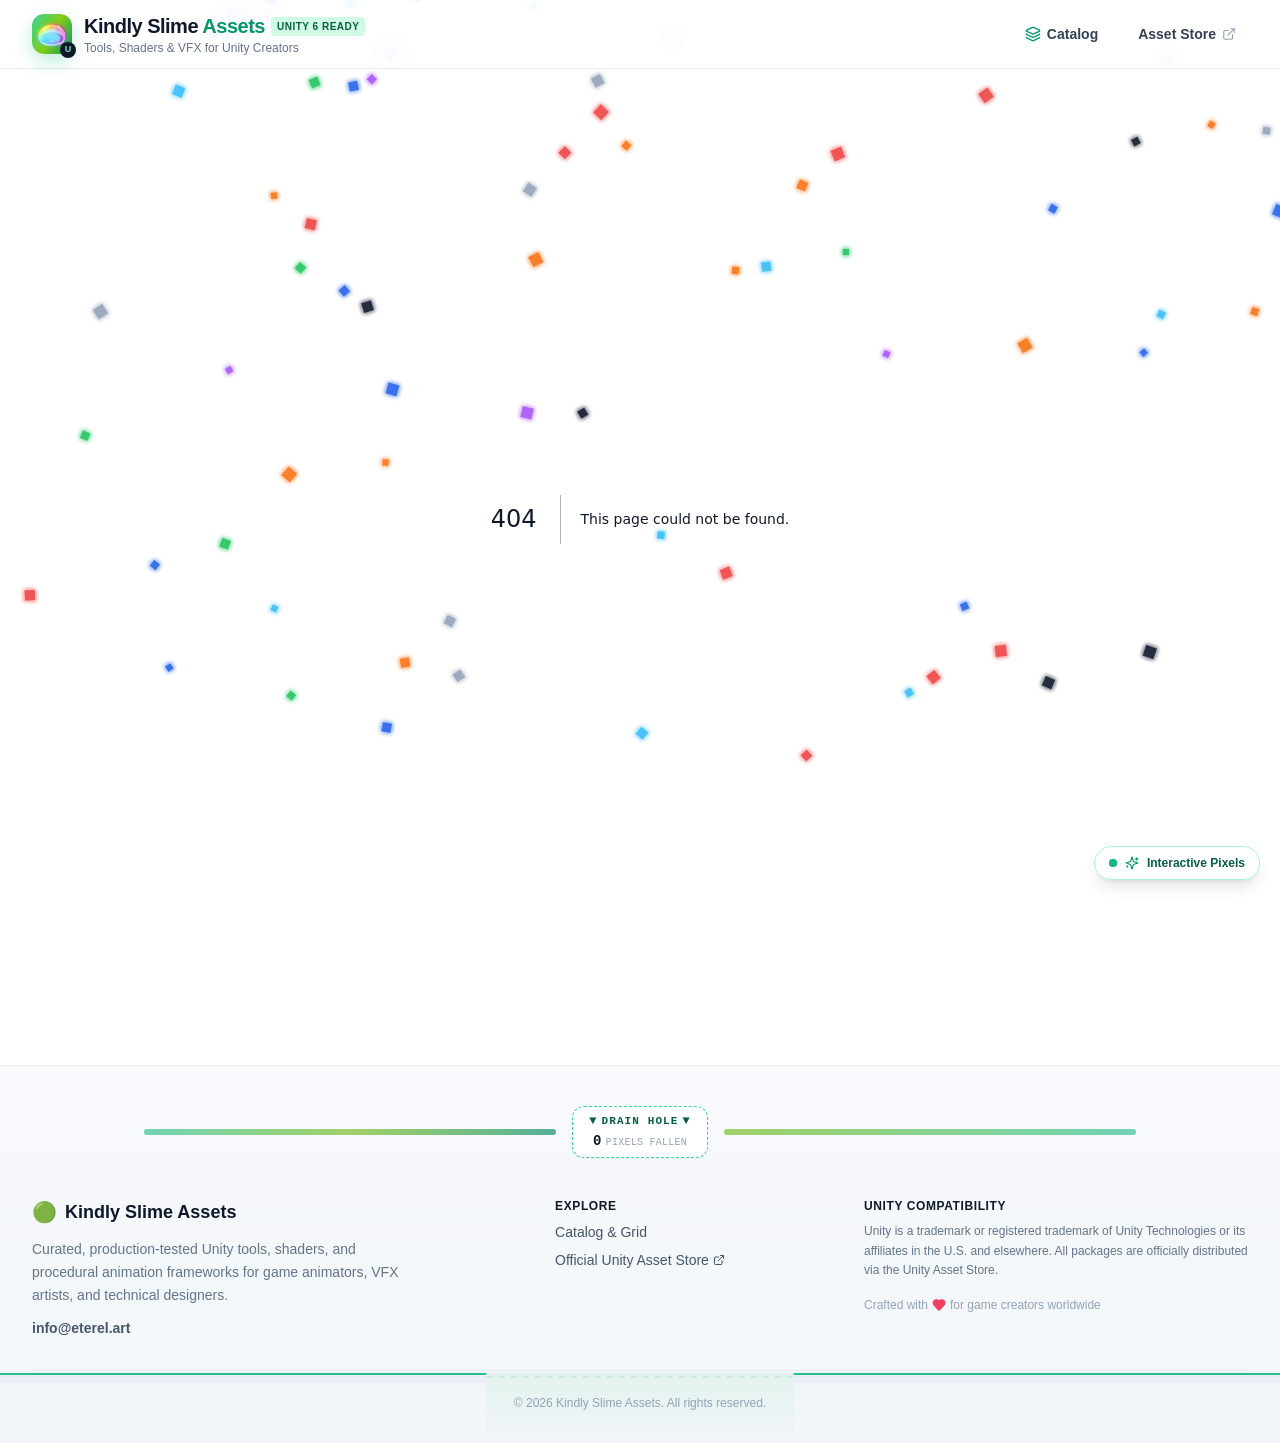
==== 404/index.html @ 16c3b929 "TMP tool" ====
<!DOCTYPE html><!--pNWhMmmrW41YCIJuUb__Z--><html lang="en" data-theme="slime"><head><meta charSet="utf-8"/><meta name="viewport" content="width=device-width, initial-scale=1"/><link rel="preload" as="image" href="/uploads/favicon-1792960924806.png"/><link rel="stylesheet" href="/_next/static/css/ccb2f82086b17821.css" data-precedence="next"/><link rel="preload" as="script" fetchPriority="low" href="/_next/static/chunks/webpack-4772d34723bd25e0.js"/><script src="/_next/static/chunks/4bd1b696-c023c6e3521b1417.js" async=""></script><script src="/_next/static/chunks/255-a85cef9cc3a04b12.js" async=""></script><script src="/_next/static/chunks/main-app-7085bcf40c44cc89.js" async=""></script><script src="/_next/static/chunks/467-fa972514f9c76bc9.js" async=""></script><script src="/_next/static/chunks/app/layout-8eebef2918df554c.js" async=""></script><meta name="robots" content="noindex"/><title>404: This page could not be found.</title><title>Kindly Slime Assets - Unity Asset Store Catalog &amp; VFX Tools</title><meta name="description" content="Curated collection of game development tools, procedural animation systems, elemental VFX shaders, and retro screen filters for Unity creators."/><link rel="canonical" href="https://ks-assets.eterel.art/"/><meta property="og:title" content="Kindly Slime Assets - Unity Asset Store Catalog &amp; VFX Tools"/><meta property="og:description" content="Curated collection of game development tools, procedural animation systems, elemental VFX shaders, and retro screen filters for Unity creators."/><meta property="og:url" content="https://ks-assets.eterel.art/"/><meta property="og:site_name" content="Kindly Slime Assets"/><meta property="og:type" content="website"/><meta name="twitter:card" content="summary"/><meta name="twitter:title" content="Kindly Slime Assets - Unity Asset Store Catalog &amp; VFX Tools"/><meta name="twitter:description" content="Curated collection of game development tools, procedural animation systems, elemental VFX shaders, and retro screen filters for Unity creators."/><link rel="shortcut icon" href="/favicon.ico"/><link rel="icon" href="/uploads/favicon-1792960924806.png"/><link rel="icon" href="/favicon.ico" type="image/x-icon" sizes="64x64"/><link rel="apple-touch-icon" href="/uploads/favicon-1792960924806.png"/><script src="/_next/static/chunks/polyfills-42372ed130431b0a.js" noModule=""></script></head><body class="relative min-h-screen text-slate-900 antialiased flex flex-col justify-between"><div hidden=""><!--$--><!--/$--></div><canvas class="pointer-events-none absolute left-0 top-0 z-10 block w-full opacity-90"></canvas><div class="fixed bottom-5 right-5 z-40"><button class="accent-border hover-accent-border hover-accent-bg-pale accent-text-strong group flex items-center gap-2 rounded-full border bg-white/95 px-3.5 py-2 text-xs font-semibold shadow-lg backdrop-blur-md hover:shadow-xl transition-all" title="Open Interactive Pixel Physics Settings"><span class="relative flex h-2 w-2"><span class="accent-bg absolute inline-flex h-full w-full animate-ping rounded-full opacity-75"></span><span class="accent-bg relative inline-flex h-2 w-2 rounded-full"></span></span><svg xmlns="http://www.w3.org/2000/svg" width="24" height="24" viewBox="0 0 24 24" fill="none" stroke="currentColor" stroke-width="2" stroke-linecap="round" stroke-linejoin="round" class="lucide lucide-sparkles accent-text h-3.5 w-3.5 transition-transform group-hover:rotate-12"><path d="M9.937 15.5A2 2 0 0 0 8.5 14.063l-6.135-1.582a.5.5 0 0 1 0-.962L8.5 9.936A2 2 0 0 0 9.937 8.5l1.582-6.135a.5.5 0 0 1 .963 0L14.063 8.5A2 2 0 0 0 15.5 9.937l6.135 1.581a.5.5 0 0 1 0 .964L15.5 14.063a2 2 0 0 0-1.437 1.437l-1.582 6.135a.5.5 0 0 1-.963 0z"></path><path d="M20 3v4"></path><path d="M22 5h-4"></path><path d="M4 17v2"></path><path d="M5 18H3"></path></svg><span>Interactive Pixels</span></button></div><header class="sticky top-0 z-30 w-full border-b border-slate-200/80 bg-white/85 backdrop-blur-md transition-all"><div class="mx-auto flex max-w-7xl items-center justify-between px-4 py-3 sm:px-6 lg:px-8"><a class="group flex items-center gap-3" href="/"><div class="accent-gradient-bg accent-shadow relative flex h-10 w-10 items-center justify-center rounded-xl shadow-md transition-transform duration-200 group-hover:scale-105"><img src="/uploads/favicon-1792960924806.png" alt="Kindly Slime Assets" class="h-8 w-8 select-none object-contain" width="32" height="32"/><div class="accent-text-soft absolute -bottom-1 -right-1 flex h-4 w-4 items-center justify-center rounded-full bg-slate-900 text-[9px] font-black">U</div></div><div class="flex flex-col"><div class="flex items-center gap-1.5"><span class="font-extrabold tracking-tight text-slate-900 text-lg sm:text-xl">Kindly Slime<!-- --> <span class="accent-text">Assets</span></span><span class="accent-surface accent-text-strong hidden rounded px-1.5 py-0.5 text-[10px] font-bold uppercase tracking-wider sm:inline-block">Unity 6 Ready</span></div><p class="text-xs text-slate-500 font-medium">Tools, Shaders &amp; VFX for Unity Creators</p></div></a><div class="flex items-center gap-2 sm:gap-4"><a class="flex items-center gap-1.5 rounded-lg px-3 py-1.5 text-sm font-semibold text-slate-700 hover:bg-slate-100 hover:text-slate-900 transition-colors" href="/"><svg xmlns="http://www.w3.org/2000/svg" width="24" height="24" viewBox="0 0 24 24" fill="none" stroke="currentColor" stroke-width="2" stroke-linecap="round" stroke-linejoin="round" class="lucide lucide-layers accent-text h-4 w-4"><path d="M12.83 2.18a2 2 0 0 0-1.66 0L2.6 6.08a1 1 0 0 0 0 1.83l8.58 3.91a2 2 0 0 0 1.66 0l8.58-3.9a1 1 0 0 0 0-1.83z"></path><path d="M2 12a1 1 0 0 0 .58.91l8.6 3.91a2 2 0 0 0 1.65 0l8.58-3.9A1 1 0 0 0 22 12"></path><path d="M2 17a1 1 0 0 0 .58.91l8.6 3.91a2 2 0 0 0 1.65 0l8.58-3.9A1 1 0 0 0 22 17"></path></svg><span class="hidden sm:inline">Catalog</span></a><a href="https://assetstore.unity.com" target="_blank" rel="noopener noreferrer" class="flex items-center gap-1.5 rounded-lg px-3 py-1.5 text-sm font-semibold text-slate-700 hover:bg-slate-100 hover:text-slate-900 transition-colors"><span class="hidden sm:inline">Asset Store</span><svg xmlns="http://www.w3.org/2000/svg" width="24" height="24" viewBox="0 0 24 24" fill="none" stroke="currentColor" stroke-width="2" stroke-linecap="round" stroke-linejoin="round" class="lucide lucide-external-link h-3.5 w-3.5 text-slate-400"><path d="M15 3h6v6"></path><path d="M10 14 21 3"></path><path d="M18 13v6a2 2 0 0 1-2 2H5a2 2 0 0 1-2-2V8a2 2 0 0 1 2-2h6"></path></svg></a></div></div></header><main class="relative z-20 flex-1"><div style="font-family:system-ui,&quot;Segoe UI&quot;,Roboto,Helvetica,Arial,sans-serif,&quot;Apple Color Emoji&quot;,&quot;Segoe UI Emoji&quot;;height:100vh;text-align:center;display:flex;flex-direction:column;align-items:center;justify-content:center"><div><style>body{color:#000;background:#fff;margin:0}.next-error-h1{border-right:1px solid rgba(0,0,0,.3)}@media (prefers-color-scheme:dark){body{color:#fff;background:#000}.next-error-h1{border-right:1px solid rgba(255,255,255,.3)}}</style><h1 class="next-error-h1" style="display:inline-block;margin:0 20px 0 0;padding:0 23px 0 0;font-size:24px;font-weight:500;vertical-align:top;line-height:49px">404</h1><div style="display:inline-block"><h2 style="font-size:14px;font-weight:400;line-height:49px;margin:0">This page could not be found.</h2></div></div></div><!--$--><!--/$--></main><footer class="relative mt-24 w-full overflow-hidden border-t border-slate-200/90 bg-gradient-to-b from-slate-50 to-slate-100 pt-10 pb-8 text-slate-600"><div class="relative mx-auto mb-10 max-w-5xl px-4"><div class="flex items-center justify-between gap-4 text-xs font-mono text-slate-400"><div class="h-1.5 flex-1 rounded-full bg-slate-300 relative overflow-hidden"><div class="accent-gradient-bg absolute inset-0 opacity-60"></div></div><div class="accent-border-strong flex flex-col items-center px-4 py-1.5 rounded-xl border border-dashed bg-white shadow-sm text-center"><span class="accent-text-strong text-[11px] font-bold uppercase tracking-widest flex items-center gap-1"><span class="inline-block animate-bounce text-xs">▼</span>DRAIN HOLE<span class="inline-block animate-bounce text-xs">▼</span></span><span class="mt-0.5 flex items-baseline gap-1 text-[10px] uppercase tracking-wide text-slate-400"><strong class="text-sm font-black tabular-nums text-slate-900">0</strong>pixels fallen</span></div><div class="h-1.5 flex-1 rounded-full bg-slate-300 relative overflow-hidden"><div class="accent-gradient-bg-reverse absolute inset-0 opacity-60"></div></div></div></div><div class="mx-auto max-w-7xl px-4 sm:px-6 lg:px-8"><div class="grid grid-cols-1 gap-8 md:grid-cols-3"><div class="flex flex-col gap-3"><div class="flex items-center gap-2 font-extrabold text-slate-900 text-lg"><span class="text-xl">🟢</span><span>Kindly Slime Assets</span></div><p class="text-sm text-slate-500 leading-relaxed">Curated, production-tested Unity tools, shaders, and procedural animation frameworks for game animators, VFX artists, and technical designers.</p><a href="mailto:info@eterel.art" class="hover-accent-text w-fit text-sm font-semibold text-slate-600 transition-colors">info@eterel.art</a></div><div class="flex flex-col gap-2 md:items-center"><div class="flex flex-col gap-2"><h4 class="text-xs font-bold uppercase tracking-wider text-slate-900">Explore</h4><a class="hover-accent-text text-sm transition-colors" href="/">Catalog &amp; Grid</a><a href="https://assetstore.unity.com" target="_blank" rel="noopener noreferrer" class="hover-accent-text inline-flex items-center gap-1 text-sm transition-colors">Official Unity Asset Store <svg xmlns="http://www.w3.org/2000/svg" width="24" height="24" viewBox="0 0 24 24" fill="none" stroke="currentColor" stroke-width="2" stroke-linecap="round" stroke-linejoin="round" class="lucide lucide-external-link h-3 w-3"><path d="M15 3h6v6"></path><path d="M10 14 21 3"></path><path d="M18 13v6a2 2 0 0 1-2 2H5a2 2 0 0 1-2-2V8a2 2 0 0 1 2-2h6"></path></svg></a></div></div><div class="flex flex-col gap-2"><h4 class="text-xs font-bold uppercase tracking-wider text-slate-900">Unity Compatibility</h4><p class="text-xs text-slate-500 leading-relaxed">Unity is a trademark or registered trademark of Unity Technologies or its affiliates in the U.S. and elsewhere. All packages are officially distributed via the Unity Asset Store.</p><div class="mt-2 flex items-center gap-1 text-xs text-slate-400"><span>Crafted with</span><svg xmlns="http://www.w3.org/2000/svg" width="24" height="24" viewBox="0 0 24 24" fill="none" stroke="currentColor" stroke-width="2" stroke-linecap="round" stroke-linejoin="round" class="lucide lucide-heart h-3.5 w-3.5 text-rose-500 fill-rose-500"><path d="M19 14c1.49-1.46 3-3.21 3-5.5A5.5 5.5 0 0 0 16.5 3c-1.76 0-3 .5-4.5 2-1.5-1.5-2.74-2-4.5-2A5.5 5.5 0 0 0 2 8.5c0 2.3 1.5 4.05 3 5.5l7 7Z"></path></svg><span>for game creators worldwide</span></div></div></div><div class="mt-8 border-t border-slate-200/60 pt-6 text-center text-xs text-slate-400">© <!-- -->2026<!-- --> <!-- -->Kindly Slime Assets. All rights reserved.</div></div></footer><script src="/_next/static/chunks/webpack-4772d34723bd25e0.js" id="_R_" async=""></script><script>(self.__next_f=self.__next_f||[]).push([0])</script><script>self.__next_f.push([1,"1:\"$Sreact.fragment\"\n2:I[3754,[\"467\",\"static/chunks/467-fa972514f9c76bc9.js\",\"177\",\"static/chunks/app/layout-8eebef2918df554c.js\"],\"default\"]\n3:I[63,[\"467\",\"static/chunks/467-fa972514f9c76bc9.js\",\"177\",\"static/chunks/app/layout-8eebef2918df554c.js\"],\"default\"]\n4:I[9766,[],\"\"]\n5:I[8924,[],\"\"]\n6:I[1544,[\"467\",\"static/chunks/467-fa972514f9c76bc9.js\",\"177\",\"static/chunks/app/layout-8eebef2918df554c.js\"],\"default\"]\n7:I[4431,[],\"OutletBoundary\"]\n9:I[5278,[],\"AsyncMetadataOutlet\"]\nb:I[4431,[],\"ViewportBoundary\"]\nd:I[4431,[],\"MetadataBoundary\"]\ne:\"$Sreact.suspense\"\n10:I[7150,[],\"\"]\n:HL[\"/_next/static/css/ccb2f82086b17821.css\",\"style\"]\n"])</script><script>self.__next_f.push([1,"0:{\"P\":null,\"b\":\"pNWhMmmrW41YCIJuUb--Z\",\"p\":\"\",\"c\":[\"\",\"_not-found\",\"\"],\"i\":false,\"f\":[[[\"\",{\"children\":[\"/_not-found\",{\"children\":[\"__PAGE__\",{}]}]},\"$undefined\",\"$undefined\",true],[\"\",[\"$\",\"$1\",\"c\",{\"children\":[[[\"$\",\"link\",\"0\",{\"rel\":\"stylesheet\",\"href\":\"/_next/static/css/ccb2f82086b17821.css\",\"precedence\":\"next\",\"crossOrigin\":\"$undefined\",\"nonce\":\"$undefined\"}]],[\"$\",\"html\",null,{\"lang\":\"en\",\"data-theme\":\"slime\",\"children\":[\"$\",\"body\",null,{\"className\":\"relative min-h-screen text-slate-900 antialiased flex flex-col justify-between\",\"children\":[[\"$\",\"$L2\",null,{}],[\"$\",\"$L3\",null,{}],[\"$\",\"main\",null,{\"className\":\"relative z-20 flex-1\",\"children\":[\"$\",\"$L4\",null,{\"parallelRouterKey\":\"children\",\"error\":\"$undefined\",\"errorStyles\":\"$undefined\",\"errorScripts\":\"$undefined\",\"template\":[\"$\",\"$L5\",null,{}],\"templateStyles\":\"$undefined\",\"templateScripts\":\"$undefined\",\"notFound\":\"$undefined\",\"forbidden\":\"$undefined\",\"unauthorized\":\"$undefined\"}]}],[\"$\",\"$L6\",null,{}]]}]}]]}],{\"children\":[\"/_not-found\",[\"$\",\"$1\",\"c\",{\"children\":[null,[\"$\",\"$L4\",null,{\"parallelRouterKey\":\"children\",\"error\":\"$undefined\",\"errorStyles\":\"$undefined\",\"errorScripts\":\"$undefined\",\"template\":[\"$\",\"$L5\",null,{}],\"templateStyles\":\"$undefined\",\"templateScripts\":\"$undefined\",\"notFound\":\"$undefined\",\"forbidden\":\"$undefined\",\"unauthorized\":\"$undefined\"}]]}],{\"children\":[\"__PAGE__\",[\"$\",\"$1\",\"c\",{\"children\":[[[\"$\",\"title\",null,{\"children\":\"404: This page could not be found.\"}],[\"$\",\"div\",null,{\"style\":{\"fontFamily\":\"system-ui,\\\"Segoe UI\\\",Roboto,Helvetica,Arial,sans-serif,\\\"Apple Color Emoji\\\",\\\"Segoe UI Emoji\\\"\",\"height\":\"100vh\",\"textAlign\":\"center\",\"display\":\"flex\",\"flexDirection\":\"column\",\"alignItems\":\"center\",\"justifyContent\":\"center\"},\"children\":[\"$\",\"div\",null,{\"children\":[[\"$\",\"style\",null,{\"dangerouslySetInnerHTML\":{\"__html\":\"body{color:#000;background:#fff;margin:0}.next-error-h1{border-right:1px solid rgba(0,0,0,.3)}@media (prefers-color-scheme:dark){body{color:#fff;background:#000}.next-error-h1{border-right:1px solid rgba(255,255,255,.3)}}\"}}],[\"$\",\"h1\",null,{\"className\":\"next-error-h1\",\"style\":{\"display\":\"inline-block\",\"margin\":\"0 20px 0 0\",\"padding\":\"0 23px 0 0\",\"fontSize\":24,\"fontWeight\":500,\"verticalAlign\":\"top\",\"lineHeight\":\"49px\"},\"children\":404}],[\"$\",\"div\",null,{\"style\":{\"display\":\"inline-block\"},\"children\":[\"$\",\"h2\",null,{\"style\":{\"fontSize\":14,\"fontWeight\":400,\"lineHeight\":\"49px\",\"margin\":0},\"children\":\"This page could not be found.\"}]}]]}]}]],null,[\"$\",\"$L7\",null,{\"children\":[\"$L8\",[\"$\",\"$L9\",null,{\"promise\":\"$@a\"}]]}]]}],{},null,false]},null,false]},null,false],[\"$\",\"$1\",\"h\",{\"children\":[[\"$\",\"meta\",null,{\"name\":\"robots\",\"content\":\"noindex\"}],[[\"$\",\"$Lb\",null,{\"children\":\"$Lc\"}],null],[\"$\",\"$Ld\",null,{\"children\":[\"$\",\"div\",null,{\"hidden\":true,\"children\":[\"$\",\"$e\",null,{\"fallback\":null,\"children\":\"$Lf\"}]}]}]]}],false]],\"m\":\"$undefined\",\"G\":[\"$10\",[]],\"s\":false,\"S\":true}\n"])</script><script>self.__next_f.push([1,"c:[[\"$\",\"meta\",\"0\",{\"charSet\":\"utf-8\"}],[\"$\",\"meta\",\"1\",{\"name\":\"viewport\",\"content\":\"width=device-width, initial-scale=1\"}]]\n8:null\n"])</script><script>self.__next_f.push([1,"11:I[622,[],\"IconMark\"]\n"])</script><script>self.__next_f.push([1,"a:{\"metadata\":[[\"$\",\"title\",\"0\",{\"children\":\"Kindly Slime Assets - Unity Asset Store Catalog \u0026 VFX Tools\"}],[\"$\",\"meta\",\"1\",{\"name\":\"description\",\"content\":\"Curated collection of game development tools, procedural animation systems, elemental VFX shaders, and retro screen filters for Unity creators.\"}],[\"$\",\"link\",\"2\",{\"rel\":\"canonical\",\"href\":\"https://ks-assets.eterel.art/\"}],[\"$\",\"meta\",\"3\",{\"property\":\"og:title\",\"content\":\"Kindly Slime Assets - Unity Asset Store Catalog \u0026 VFX Tools\"}],[\"$\",\"meta\",\"4\",{\"property\":\"og:description\",\"content\":\"Curated collection of game development tools, procedural animation systems, elemental VFX shaders, and retro screen filters for Unity creators.\"}],[\"$\",\"meta\",\"5\",{\"property\":\"og:url\",\"content\":\"https://ks-assets.eterel.art/\"}],[\"$\",\"meta\",\"6\",{\"property\":\"og:site_name\",\"content\":\"Kindly Slime Assets\"}],[\"$\",\"meta\",\"7\",{\"property\":\"og:type\",\"content\":\"website\"}],[\"$\",\"meta\",\"8\",{\"name\":\"twitter:card\",\"content\":\"summary\"}],[\"$\",\"meta\",\"9\",{\"name\":\"twitter:title\",\"content\":\"Kindly Slime Assets - Unity Asset Store Catalog \u0026 VFX Tools\"}],[\"$\",\"meta\",\"10\",{\"name\":\"twitter:description\",\"content\":\"Curated collection of game development tools, procedural animation systems, elemental VFX shaders, and retro screen filters for Unity creators.\"}],[\"$\",\"link\",\"11\",{\"rel\":\"shortcut icon\",\"href\":\"/favicon.ico\"}],[\"$\",\"link\",\"12\",{\"rel\":\"icon\",\"href\":\"/uploads/favicon-1792960924806.png\"}],[\"$\",\"link\",\"13\",{\"rel\":\"icon\",\"href\":\"/favicon.ico\",\"type\":\"image/x-icon\",\"sizes\":\"64x64\"}],[\"$\",\"link\",\"14\",{\"rel\":\"apple-touch-icon\",\"href\":\"/uploads/favicon-1792960924806.png\"}],[\"$\",\"$L11\",\"15\",{}]],\"error\":null,\"digest\":\"$undefined\"}\n"])</script><script>self.__next_f.push([1,"f:\"$a:metadata\"\n"])</script></body></html>
---- _next/static/css/ccb2f82086b17821.css ----
*,:after,:before{--tw-border-spacing-x:0;--tw-border-spacing-y:0;--tw-translate-x:0;--tw-translate-y:0;--tw-rotate:0;--tw-skew-x:0;--tw-skew-y:0;--tw-scale-x:1;--tw-scale-y:1;--tw-pan-x: ;--tw-pan-y: ;--tw-pinch-zoom: ;--tw-scroll-snap-strictness:proximity;--tw-gradient-from-position: ;--tw-gradient-via-position: ;--tw-gradient-to-position: ;--tw-ordinal: ;--tw-slashed-zero: ;--tw-numeric-figure: ;--tw-numeric-spacing: ;--tw-numeric-fraction: ;--tw-ring-inset: ;--tw-ring-offset-width:0px;--tw-ring-offset-color:#fff;--tw-ring-color:rgb(59 130 246/0.5);--tw-ring-offset-shadow:0 0 #0000;--tw-ring-shadow:0 0 #0000;--tw-shadow:0 0 #0000;--tw-shadow-colored:0 0 #0000;--tw-blur: ;--tw-brightness: ;--tw-contrast: ;--tw-grayscale: ;--tw-hue-rotate: ;--tw-invert: ;--tw-saturate: ;--tw-sepia: ;--tw-drop-shadow: ;--tw-backdrop-blur: ;--tw-backdrop-brightness: ;--tw-backdrop-contrast: ;--tw-backdrop-grayscale: ;--tw-backdrop-hue-rotate: ;--tw-backdrop-invert: ;--tw-backdrop-opacity: ;--tw-backdrop-saturate: ;--tw-backdrop-sepia: ;--tw-contain-size: ;--tw-contain-layout: ;--tw-contain-paint: ;--tw-contain-style: }::backdrop{--tw-border-spacing-x:0;--tw-border-spacing-y:0;--tw-translate-x:0;--tw-translate-y:0;--tw-rotate:0;--tw-skew-x:0;--tw-skew-y:0;--tw-scale-x:1;--tw-scale-y:1;--tw-pan-x: ;--tw-pan-y: ;--tw-pinch-zoom: ;--tw-scroll-snap-strictness:proximity;--tw-gradient-from-position: ;--tw-gradient-via-position: ;--tw-gradient-to-position: ;--tw-ordinal: ;--tw-slashed-zero: ;--tw-numeric-figure: ;--tw-numeric-spacing: ;--tw-numeric-fraction: ;--tw-ring-inset: ;--tw-ring-offset-width:0px;--tw-ring-offset-color:#fff;--tw-ring-color:rgb(59 130 246/0.5);--tw-ring-offset-shadow:0 0 #0000;--tw-ring-shadow:0 0 #0000;--tw-shadow:0 0 #0000;--tw-shadow-colored:0 0 #0000;--tw-blur: ;--tw-brightness: ;--tw-contrast: ;--tw-grayscale: ;--tw-hue-rotate: ;--tw-invert: ;--tw-saturate: ;--tw-sepia: ;--tw-drop-shadow: ;--tw-backdrop-blur: ;--tw-backdrop-brightness: ;--tw-backdrop-contrast: ;--tw-backdrop-grayscale: ;--tw-backdrop-hue-rotate: ;--tw-backdrop-invert: ;--tw-backdrop-opacity: ;--tw-backdrop-saturate: ;--tw-backdrop-sepia: ;--tw-contain-size: ;--tw-contain-layout: ;--tw-contain-paint: ;--tw-contain-style: }/*
! tailwindcss v3.4.19 | MIT License | https://tailwindcss.com
*/*,:after,:before{box-sizing:border-box;border:0 solid #e5e7eb}:after,:before{--tw-content:""}:host,html{line-height:1.5;-webkit-text-size-adjust:100%;-moz-tab-size:4;-o-tab-size:4;tab-size:4;font-family:ui-sans-serif,system-ui,sans-serif,Apple Color Emoji,Segoe UI Emoji,Segoe UI Symbol,Noto Color Emoji;font-feature-settings:normal;font-variation-settings:normal;-webkit-tap-highlight-color:transparent}body{margin:0;line-height:inherit}hr{height:0;color:inherit;border-top-width:1px}abbr:where([title]){-webkit-text-decoration:underline dotted;text-decoration:underline dotted}h1,h2,h3,h4,h5,h6{font-size:inherit;font-weight:inherit}a{color:inherit;text-decoration:inherit}b,strong{font-weight:bolder}code,kbd,pre,samp{font-family:ui-monospace,SFMono-Regular,Menlo,Monaco,Consolas,Liberation Mono,Courier New,monospace;font-feature-settings:normal;font-variation-settings:normal;font-size:1em}small{font-size:80%}sub,sup{font-size:75%;line-height:0;position:relative;vertical-align:baseline}sub{bottom:-.25em}sup{top:-.5em}table{text-indent:0;border-color:inherit;border-collapse:collapse}button,input,optgroup,select,textarea{font-family:inherit;font-feature-settings:inherit;font-variation-settings:inherit;font-size:100%;font-weight:inherit;line-height:inherit;letter-spacing:inherit;color:inherit;margin:0;padding:0}button,select{text-transform:none}button,input:where([type=button]),input:where([type=reset]),input:where([type=submit]){-webkit-appearance:button;background-color:transparent;background-image:none}:-moz-focusring{outline:auto}:-moz-ui-invalid{box-shadow:none}progress{vertical-align:baseline}::-webkit-inner-spin-button,::-webkit-outer-spin-button{height:auto}[type=search]{-webkit-appearance:textfield;outline-offset:-2px}::-webkit-search-decoration{-webkit-appearance:none}::-webkit-file-upload-button{-webkit-appearance:button;font:inherit}summary{display:list-item}blockquote,dd,dl,figure,h1,h2,h3,h4,h5,h6,hr,p,pre{margin:0}fieldset{margin:0}fieldset,legend{padding:0}menu,ol,ul{list-style:none;margin:0;padding:0}dialog{padding:0}textarea{resize:vertical}input::-moz-placeholder,textarea::-moz-placeholder{opacity:1;color:#9ca3af}input::placeholder,textarea::placeholder{opacity:1;color:#9ca3af}[role=button],button{cursor:pointer}:disabled{cursor:default}audio,canvas,embed,iframe,img,object,svg,video{display:block;vertical-align:middle}img,video{max-width:100%;height:auto}[hidden]:where(:not([hidden=until-found])){display:none}.container{width:100%}@media (min-width:640px){.container{max-width:640px}}@media (min-width:768px){.container{max-width:768px}}@media (min-width:1024px){.container{max-width:1024px}}@media (min-width:1280px){.container{max-width:1280px}}@media (min-width:1536px){.container{max-width:1536px}}.pointer-events-none{pointer-events:none}.fixed{position:fixed}.absolute{position:absolute}.relative{position:relative}.sticky{position:sticky}.inset-0{inset:0}.-bottom-1{bottom:-.25rem}.-right-1{right:-.25rem}.-top-12{top:-3rem}.bottom-2\.5{bottom:.625rem}.bottom-3{bottom:.75rem}.bottom-5{bottom:1.25rem}.left-0{left:0}.left-3{left:.75rem}.left-3\.5{left:.875rem}.right-3{right:.75rem}.right-5{right:1.25rem}.top-0{top:0}.top-1\/2{top:50%}.top-3{top:.75rem}.z-10{z-index:10}.z-20{z-index:20}.z-30{z-index:30}.z-40{z-index:40}.mx-2{margin-left:.5rem;margin-right:.5rem}.mx-auto{margin-left:auto;margin-right:auto}.-ml-2{margin-left:-.5rem}.-mr-2{margin-right:-.5rem}.mb-10{margin-bottom:2.5rem}.mb-12{margin-bottom:3rem}.mb-2{margin-bottom:.5rem}.mb-2\.5{margin-bottom:.625rem}.mb-3{margin-bottom:.75rem}.mb-4{margin-bottom:1rem}.mb-6{margin-bottom:1.5rem}.ml-0\.5{margin-left:.125rem}.ml-2{margin-left:.5rem}.mr-1{margin-right:.25rem}.mt-0\.5{margin-top:.125rem}.mt-1{margin-top:.25rem}.mt-2{margin-top:.5rem}.mt-24{margin-top:6rem}.mt-3{margin-top:.75rem}.mt-4{margin-top:1rem}.mt-6{margin-top:1.5rem}.mt-8{margin-top:2rem}.line-clamp-1{-webkit-line-clamp:1}.line-clamp-1,.line-clamp-2{overflow:hidden;display:-webkit-box;-webkit-box-orient:vertical}.line-clamp-2{-webkit-line-clamp:2}.block{display:block}.inline-block{display:inline-block}.flex{display:flex}.inline-flex{display:inline-flex}.grid{display:grid}.hidden{display:none}.aspect-\[16\/9\]{aspect-ratio:16/9}.aspect-\[4\/3\]{aspect-ratio:4/3}.h-1\.5{height:.375rem}.h-10{height:2.5rem}.h-14{height:3.5rem}.h-2{height:.5rem}.h-3{height:.75rem}.h-3\.5{height:.875rem}.h-4{height:1rem}.h-5{height:1.25rem}.h-6{height:1.5rem}.h-64{height:16rem}.h-8{height:2rem}.h-9{height:2.25rem}.h-full{height:100%}.min-h-\[60vh\]{min-height:60vh}.min-h-screen{min-height:100vh}.w-10{width:2.5rem}.w-14{width:3.5rem}.w-2{width:.5rem}.w-28{width:7rem}.w-3{width:.75rem}.w-3\.5{width:.875rem}.w-4{width:1rem}.w-5{width:1.25rem}.w-6{width:1.5rem}.w-8{width:2rem}.w-9{width:2.25rem}.w-96{width:24rem}.w-fit{width:-moz-fit-content;width:fit-content}.w-full{width:100%}.max-w-2xl{max-width:42rem}.max-w-3xl{max-width:48rem}.max-w-5xl{max-width:64rem}.max-w-7xl{max-width:80rem}.max-w-\[80\%\]{max-width:80%}.max-w-md{max-width:28rem}.max-w-none{max-width:none}.max-w-sm{max-width:24rem}.flex-1{flex:1 1 0%}.shrink-0{flex-shrink:0}.-translate-y-1\/2{--tw-translate-y:-50%}.-translate-y-1\/2,.scale-105{transform:translate(var(--tw-translate-x),var(--tw-translate-y)) rotate(var(--tw-rotate)) skewX(var(--tw-skew-x)) skewY(var(--tw-skew-y)) scaleX(var(--tw-scale-x)) scaleY(var(--tw-scale-y))}.scale-105{--tw-scale-x:1.05;--tw-scale-y:1.05}@keyframes bounce{0%,to{transform:translateY(-25%);animation-timing-function:cubic-bezier(.8,0,1,1)}50%{transform:none;animation-timing-function:cubic-bezier(0,0,.2,1)}}.animate-bounce{animation:bounce 1s infinite}@keyframes ping{75%,to{transform:scale(2);opacity:0}}.animate-ping{animation:ping 1s cubic-bezier(0,0,.2,1) infinite}@keyframes pulse{50%{opacity:.5}}.animate-pulse{animation:pulse 2s cubic-bezier(.4,0,.6,1) infinite}.cursor-not-allowed{cursor:not-allowed}.select-none{-webkit-user-select:none;-moz-user-select:none;user-select:none}.resize{resize:both}.grid-cols-1{grid-template-columns:repeat(1,minmax(0,1fr))}.grid-cols-2{grid-template-columns:repeat(2,minmax(0,1fr))}.flex-col{flex-direction:column}.flex-wrap{flex-wrap:wrap}.items-center{align-items:center}.items-baseline{align-items:baseline}.justify-center{justify-content:center}.justify-between{justify-content:space-between}.gap-1{gap:.25rem}.gap-1\.5{gap:.375rem}.gap-2{gap:.5rem}.gap-2\.5{gap:.625rem}.gap-3{gap:.75rem}.gap-4{gap:1rem}.gap-6{gap:1.5rem}.gap-8{gap:2rem}.overflow-hidden{overflow:hidden}.overflow-x-auto{overflow-x:auto}.scroll-smooth{scroll-behavior:smooth}.whitespace-pre-line{white-space:pre-line}.rounded{border-radius:.25rem}.rounded-2xl{border-radius:1rem}.rounded-full{border-radius:9999px}.rounded-lg{border-radius:.5rem}.rounded-md{border-radius:.375rem}.rounded-xl{border-radius:.75rem}.border{border-width:1px}.border-0{border-width:0}.border-2{border-width:2px}.border-b{border-bottom-width:1px}.border-t{border-top-width:1px}.border-dashed{border-style:dashed}.border-amber-200{--tw-border-opacity:1;border-color:rgb(253 230 138/var(--tw-border-opacity,1))}.border-amber-300{--tw-border-opacity:1;border-color:rgb(252 211 77/var(--tw-border-opacity,1))}.border-emerald-200{--tw-border-opacity:1;border-color:rgb(167 243 208/var(--tw-border-opacity,1))}.border-emerald-300{--tw-border-opacity:1;border-color:rgb(110 231 183/var(--tw-border-opacity,1))}.border-indigo-200{--tw-border-opacity:1;border-color:rgb(199 210 254/var(--tw-border-opacity,1))}.border-indigo-300{--tw-border-opacity:1;border-color:rgb(165 180 252/var(--tw-border-opacity,1))}.border-purple-200{--tw-border-opacity:1;border-color:rgb(233 213 255/var(--tw-border-opacity,1))}.border-purple-300{--tw-border-opacity:1;border-color:rgb(216 180 254/var(--tw-border-opacity,1))}.border-rose-200{--tw-border-opacity:1;border-color:rgb(254 205 211/var(--tw-border-opacity,1))}.border-rose-300{--tw-border-opacity:1;border-color:rgb(253 164 175/var(--tw-border-opacity,1))}.border-sky-200{--tw-border-opacity:1;border-color:rgb(186 230 253/var(--tw-border-opacity,1))}.border-sky-300{--tw-border-opacity:1;border-color:rgb(125 211 252/var(--tw-border-opacity,1))}.border-slate-100{--tw-border-opacity:1;border-color:rgb(241 245 249/var(--tw-border-opacity,1))}.border-slate-200{--tw-border-opacity:1;border-color:rgb(226 232 240/var(--tw-border-opacity,1))}.border-slate-200\/60{border-color:rgb(226 232 240/.6)}.border-slate-200\/80{border-color:rgb(226 232 240/.8)}.border-slate-200\/90{border-color:rgb(226 232 240/.9)}.border-slate-300{--tw-border-opacity:1;border-color:rgb(203 213 225/var(--tw-border-opacity,1))}.border-teal-200{--tw-border-opacity:1;border-color:rgb(153 246 228/var(--tw-border-opacity,1))}.border-teal-300{--tw-border-opacity:1;border-color:rgb(94 234 212/var(--tw-border-opacity,1))}.bg-amber-100{--tw-bg-opacity:1;background-color:rgb(254 243 199/var(--tw-bg-opacity,1))}.bg-black\/40{background-color:rgb(0 0 0/.4)}.bg-black\/60{background-color:rgb(0 0 0/.6)}.bg-black\/80{background-color:rgb(0 0 0/.8)}.bg-emerald-100{--tw-bg-opacity:1;background-color:rgb(209 250 229/var(--tw-bg-opacity,1))}.bg-indigo-100{--tw-bg-opacity:1;background-color:rgb(224 231 255/var(--tw-bg-opacity,1))}.bg-indigo-50{--tw-bg-opacity:1;background-color:rgb(238 242 255/var(--tw-bg-opacity,1))}.bg-purple-100{--tw-bg-opacity:1;background-color:rgb(243 232 255/var(--tw-bg-opacity,1))}.bg-red-600{--tw-bg-opacity:1;background-color:rgb(220 38 38/var(--tw-bg-opacity,1))}.bg-rose-100{--tw-bg-opacity:1;background-color:rgb(255 228 230/var(--tw-bg-opacity,1))}.bg-sky-100{--tw-bg-opacity:1;background-color:rgb(224 242 254/var(--tw-bg-opacity,1))}.bg-slate-100{--tw-bg-opacity:1;background-color:rgb(241 245 249/var(--tw-bg-opacity,1))}.bg-slate-300{--tw-bg-opacity:1;background-color:rgb(203 213 225/var(--tw-bg-opacity,1))}.bg-slate-50{--tw-bg-opacity:1;background-color:rgb(248 250 252/var(--tw-bg-opacity,1))}.bg-slate-50\/70{background-color:rgb(248 250 252/.7)}.bg-slate-900{--tw-bg-opacity:1;background-color:rgb(15 23 42/var(--tw-bg-opacity,1))}.bg-slate-900\/80{background-color:rgb(15 23 42/.8)}.bg-slate-950{--tw-bg-opacity:1;background-color:rgb(2 6 23/var(--tw-bg-opacity,1))}.bg-teal-100{--tw-bg-opacity:1;background-color:rgb(204 251 241/var(--tw-bg-opacity,1))}.bg-white{--tw-bg-opacity:1;background-color:rgb(255 255 255/var(--tw-bg-opacity,1))}.bg-white\/60{background-color:rgb(255 255 255/.6)}.bg-white\/85{background-color:rgb(255 255 255/.85)}.bg-white\/90{background-color:rgb(255 255 255/.9)}.bg-white\/95{background-color:rgb(255 255 255/.95)}.bg-gradient-to-b{background-image:linear-gradient(to bottom,var(--tw-gradient-stops))}.bg-gradient-to-r{background-image:linear-gradient(to right,var(--tw-gradient-stops))}.bg-gradient-to-t{background-image:linear-gradient(to top,var(--tw-gradient-stops))}.from-amber-500{--tw-gradient-from:#f59e0b var(--tw-gradient-from-position);--tw-gradient-to:rgb(245 158 11/0) var(--tw-gradient-to-position);--tw-gradient-stops:var(--tw-gradient-from),var(--tw-gradient-to)}.from-slate-50{--tw-gradient-from:#f8fafc var(--tw-gradient-from-position);--tw-gradient-to:rgb(248 250 252/0) var(--tw-gradient-to-position);--tw-gradient-stops:var(--tw-gradient-from),var(--tw-gradient-to)}.from-slate-950\/40{--tw-gradient-from:rgb(2 6 23/0.4) var(--tw-gradient-from-position);--tw-gradient-to:rgb(2 6 23/0) var(--tw-gradient-to-position);--tw-gradient-stops:var(--tw-gradient-from),var(--tw-gradient-to)}.via-transparent{--tw-gradient-to:rgb(0 0 0/0) var(--tw-gradient-to-position);--tw-gradient-stops:var(--tw-gradient-from),transparent var(--tw-gradient-via-position),var(--tw-gradient-to)}.to-orange-600{--tw-gradient-to:#ea580c var(--tw-gradient-to-position)}.to-slate-100{--tw-gradient-to:#f1f5f9 var(--tw-gradient-to-position)}.to-transparent{--tw-gradient-to:transparent var(--tw-gradient-to-position)}.fill-rose-500{fill:#f43f5e}.fill-white{fill:#fff}.object-contain{-o-object-fit:contain;object-fit:contain}.object-cover{-o-object-fit:cover;object-fit:cover}.p-1{padding:.25rem}.p-1\.5{padding:.375rem}.p-12{padding:3rem}.p-3\.5{padding:.875rem}.p-4{padding:1rem}.p-5{padding:1.25rem}.p-6{padding:1.5rem}.px-1\.5{padding-left:.375rem;padding-right:.375rem}.px-2{padding-left:.5rem;padding-right:.5rem}.px-2\.5{padding-left:.625rem;padding-right:.625rem}.px-3{padding-left:.75rem;padding-right:.75rem}.px-3\.5{padding-left:.875rem;padding-right:.875rem}.px-4{padding-left:1rem;padding-right:1rem}.px-5{padding-left:1.25rem;padding-right:1.25rem}.px-6{padding-left:1.5rem;padding-right:1.5rem}.py-0\.5{padding-top:.125rem;padding-bottom:.125rem}.py-1{padding-top:.25rem;padding-bottom:.25rem}.py-1\.5{padding-top:.375rem;padding-bottom:.375rem}.py-2{padding-top:.5rem;padding-bottom:.5rem}.py-2\.5{padding-top:.625rem;padding-bottom:.625rem}.py-3{padding-top:.75rem;padding-bottom:.75rem}.py-6{padding-top:1.5rem;padding-bottom:1.5rem}.py-8{padding-top:2rem;padding-bottom:2rem}.pb-1{padding-bottom:.25rem}.pb-2{padding-bottom:.5rem}.pb-8{padding-bottom:2rem}.pl-10{padding-left:2.5rem}.pr-4{padding-right:1rem}.pt-1{padding-top:.25rem}.pt-10{padding-top:2.5rem}.pt-6{padding-top:1.5rem}.text-center{text-align:center}.text-right{text-align:right}.font-mono{font-family:ui-monospace,SFMono-Regular,Menlo,Monaco,Consolas,Liberation Mono,Courier New,monospace}.font-sans{font-family:ui-sans-serif,system-ui,sans-serif,Apple Color Emoji,Segoe UI Emoji,Segoe UI Symbol,Noto Color Emoji}.text-2xl{font-size:1.5rem;line-height:2rem}.text-3xl{font-size:1.875rem;line-height:2.25rem}.text-5xl{font-size:3rem;line-height:1}.text-\[10px\]{font-size:10px}.text-\[11px\]{font-size:11px}.text-\[9px\]{font-size:9px}.text-base{font-size:1rem;line-height:1.5rem}.text-lg{font-size:1.125rem;line-height:1.75rem}.text-sm{font-size:.875rem;line-height:1.25rem}.text-xl{font-size:1.25rem;line-height:1.75rem}.text-xs{font-size:.75rem;line-height:1rem}.font-black{font-weight:900}.font-bold{font-weight:700}.font-extrabold{font-weight:800}.font-medium{font-weight:500}.font-semibold{font-weight:600}.uppercase{text-transform:uppercase}.tabular-nums{--tw-numeric-spacing:tabular-nums;font-variant-numeric:var(--tw-ordinal) var(--tw-slashed-zero) var(--tw-numeric-figure) var(--tw-numeric-spacing) var(--tw-numeric-fraction)}.leading-relaxed{line-height:1.625}.leading-snug{line-height:1.375}.leading-tight{line-height:1.25}.tracking-tight{letter-spacing:-.025em}.tracking-wide{letter-spacing:.025em}.tracking-wider{letter-spacing:.05em}.tracking-widest{letter-spacing:.1em}.text-amber-800{--tw-text-opacity:1;color:rgb(146 64 14/var(--tw-text-opacity,1))}.text-amber-900{--tw-text-opacity:1;color:rgb(120 53 15/var(--tw-text-opacity,1))}.text-emerald-800{--tw-text-opacity:1;color:rgb(6 95 70/var(--tw-text-opacity,1))}.text-emerald-900{--tw-text-opacity:1;color:rgb(6 78 59/var(--tw-text-opacity,1))}.text-indigo-500{--tw-text-opacity:1;color:rgb(99 102 241/var(--tw-text-opacity,1))}.text-indigo-700{--tw-text-opacity:1;color:rgb(67 56 202/var(--tw-text-opacity,1))}.text-indigo-800{--tw-text-opacity:1;color:rgb(55 48 163/var(--tw-text-opacity,1))}.text-indigo-900{--tw-text-opacity:1;color:rgb(49 46 129/var(--tw-text-opacity,1))}.text-orange-100{--tw-text-opacity:1;color:rgb(255 237 213/var(--tw-text-opacity,1))}.text-orange-700{--tw-text-opacity:1;color:rgb(194 65 12/var(--tw-text-opacity,1))}.text-purple-800{--tw-text-opacity:1;color:rgb(107 33 168/var(--tw-text-opacity,1))}.text-purple-900{--tw-text-opacity:1;color:rgb(88 28 135/var(--tw-text-opacity,1))}.text-rose-500{--tw-text-opacity:1;color:rgb(244 63 94/var(--tw-text-opacity,1))}.text-rose-800{--tw-text-opacity:1;color:rgb(159 18 57/var(--tw-text-opacity,1))}.text-rose-900{--tw-text-opacity:1;color:rgb(136 19 55/var(--tw-text-opacity,1))}.text-sky-800{--tw-text-opacity:1;color:rgb(7 89 133/var(--tw-text-opacity,1))}.text-sky-900{--tw-text-opacity:1;color:rgb(12 74 110/var(--tw-text-opacity,1))}.text-slate-400{--tw-text-opacity:1;color:rgb(148 163 184/var(--tw-text-opacity,1))}.text-slate-500{--tw-text-opacity:1;color:rgb(100 116 139/var(--tw-text-opacity,1))}.text-slate-600{--tw-text-opacity:1;color:rgb(71 85 105/var(--tw-text-opacity,1))}.text-slate-700{--tw-text-opacity:1;color:rgb(51 65 85/var(--tw-text-opacity,1))}.text-slate-800{--tw-text-opacity:1;color:rgb(30 41 59/var(--tw-text-opacity,1))}.text-slate-900{--tw-text-opacity:1;color:rgb(15 23 42/var(--tw-text-opacity,1))}.text-teal-800{--tw-text-opacity:1;color:rgb(17 94 89/var(--tw-text-opacity,1))}.text-teal-900{--tw-text-opacity:1;color:rgb(19 78 74/var(--tw-text-opacity,1))}.text-white{--tw-text-opacity:1;color:rgb(255 255 255/var(--tw-text-opacity,1))}.text-white\/90{color:rgb(255 255 255/.9)}.antialiased{-webkit-font-smoothing:antialiased;-moz-osx-font-smoothing:grayscale}.placeholder-slate-400::-moz-placeholder{--tw-placeholder-opacity:1;color:rgb(148 163 184/var(--tw-placeholder-opacity,1))}.placeholder-slate-400::placeholder{--tw-placeholder-opacity:1;color:rgb(148 163 184/var(--tw-placeholder-opacity,1))}.opacity-60{opacity:.6}.opacity-70{opacity:.7}.opacity-75{opacity:.75}.opacity-80{opacity:.8}.opacity-90{opacity:.9}.shadow{--tw-shadow:0 1px 3px 0 rgb(0 0 0/0.1),0 1px 2px -1px rgb(0 0 0/0.1);--tw-shadow-colored:0 1px 3px 0 var(--tw-shadow-color),0 1px 2px -1px var(--tw-shadow-color)}.shadow,.shadow-lg{box-shadow:var(--tw-ring-offset-shadow,0 0 #0000),var(--tw-ring-shadow,0 0 #0000),var(--tw-shadow)}.shadow-lg{--tw-shadow:0 10px 15px -3px rgb(0 0 0/0.1),0 4px 6px -4px rgb(0 0 0/0.1);--tw-shadow-colored:0 10px 15px -3px var(--tw-shadow-color),0 4px 6px -4px var(--tw-shadow-color)}.shadow-md{--tw-shadow:0 4px 6px -1px rgb(0 0 0/0.1),0 2px 4px -2px rgb(0 0 0/0.1);--tw-shadow-colored:0 4px 6px -1px var(--tw-shadow-color),0 2px 4px -2px var(--tw-shadow-color)}.shadow-md,.shadow-sm{box-shadow:var(--tw-ring-offset-shadow,0 0 #0000),var(--tw-ring-shadow,0 0 #0000),var(--tw-shadow)}.shadow-sm{--tw-shadow:0 1px 2px 0 rgb(0 0 0/0.05);--tw-shadow-colored:0 1px 2px 0 var(--tw-shadow-color)}.shadow-soft-card{--tw-shadow:0 10px 30px -5px rgba(0,0,0,0.05),0 4px 12px -2px rgba(0,0,0,0.03);--tw-shadow-colored:0 10px 30px -5px var(--tw-shadow-color),0 4px 12px -2px var(--tw-shadow-color)}.shadow-soft-card,.shadow-xl{box-shadow:var(--tw-ring-offset-shadow,0 0 #0000),var(--tw-ring-shadow,0 0 #0000),var(--tw-shadow)}.shadow-xl{--tw-shadow:0 20px 25px -5px rgb(0 0 0/0.1),0 8px 10px -6px rgb(0 0 0/0.1);--tw-shadow-colored:0 20px 25px -5px var(--tw-shadow-color),0 8px 10px -6px var(--tw-shadow-color)}.ring-1{--tw-ring-offset-shadow:var(--tw-ring-inset) 0 0 0 var(--tw-ring-offset-width) var(--tw-ring-offset-color);--tw-ring-shadow:var(--tw-ring-inset) 0 0 0 calc(1px + var(--tw-ring-offset-width)) var(--tw-ring-color)}.ring-1,.ring-2{box-shadow:var(--tw-ring-offset-shadow),var(--tw-ring-shadow),var(--tw-shadow,0 0 #0000)}.ring-2{--tw-ring-offset-shadow:var(--tw-ring-inset) 0 0 0 var(--tw-ring-offset-width) var(--tw-ring-offset-color);--tw-ring-shadow:var(--tw-ring-inset) 0 0 0 calc(2px + var(--tw-ring-offset-width)) var(--tw-ring-color)}.ring-amber-400\/30{--tw-ring-color:rgb(251 191 36/0.3)}.ring-emerald-400\/30{--tw-ring-color:rgb(52 211 153/0.3)}.ring-indigo-400\/30{--tw-ring-color:rgb(129 140 248/0.3)}.ring-purple-400\/30{--tw-ring-color:rgb(192 132 252/0.3)}.ring-rose-400\/30{--tw-ring-color:rgb(251 113 133/0.3)}.ring-sky-400\/30{--tw-ring-color:rgb(56 189 248/0.3)}.ring-slate-300{--tw-ring-opacity:1;--tw-ring-color:rgb(203 213 225/var(--tw-ring-opacity,1))}.ring-teal-400\/30{--tw-ring-color:rgb(45 212 191/0.3)}.blur-3xl{--tw-blur:blur(64px)}.blur-3xl,.drop-shadow{filter:var(--tw-blur) var(--tw-brightness) var(--tw-contrast) var(--tw-grayscale) var(--tw-hue-rotate) var(--tw-invert) var(--tw-saturate) var(--tw-sepia) var(--tw-drop-shadow)}.drop-shadow{--tw-drop-shadow:drop-shadow(0 1px 2px rgb(0 0 0/0.1)) drop-shadow(0 1px 1px rgb(0 0 0/0.06))}.filter{filter:var(--tw-blur) var(--tw-brightness) var(--tw-contrast) var(--tw-grayscale) var(--tw-hue-rotate) var(--tw-invert) var(--tw-saturate) var(--tw-sepia) var(--tw-drop-shadow)}.backdrop-blur-md{--tw-backdrop-blur:blur(12px)}.backdrop-blur-md,.backdrop-blur-sm{backdrop-filter:var(--tw-backdrop-blur) var(--tw-backdrop-brightness) var(--tw-backdrop-contrast) var(--tw-backdrop-grayscale) var(--tw-backdrop-hue-rotate) var(--tw-backdrop-invert) var(--tw-backdrop-opacity) var(--tw-backdrop-saturate) var(--tw-backdrop-sepia)}.backdrop-blur-sm{--tw-backdrop-blur:blur(4px)}.transition-all{transition-property:all;transition-timing-function:cubic-bezier(.4,0,.2,1);transition-duration:.15s}.transition-colors{transition-property:color,background-color,border-color,text-decoration-color,fill,stroke;transition-timing-function:cubic-bezier(.4,0,.2,1);transition-duration:.15s}.transition-opacity{transition-property:opacity;transition-timing-function:cubic-bezier(.4,0,.2,1);transition-duration:.15s}.transition-transform{transition-property:transform;transition-timing-function:cubic-bezier(.4,0,.2,1);transition-duration:.15s}.duration-200{transition-duration:.2s}.duration-300{transition-duration:.3s}.duration-500{transition-duration:.5s}:root{--background:#fcfdfc;--foreground:#0f172a;--accent-50:#ecfdf5;--accent-100:#d1fae5;--accent-200:#a7f3d0;--accent-300:#6ee7b7;--accent-400:#34d399;--accent-500:#10b981;--accent-600:#059669;--accent-700:#047857;--accent-800:#065f46;--accent-950:#022c22;--accent-alt:#84cc16}[data-theme=ocean]{--accent-50:#eff6ff;--accent-100:#dbeafe;--accent-200:#bfdbfe;--accent-300:#93c5fd;--accent-400:#60a5fa;--accent-500:#3b82f6;--accent-600:#2563eb;--accent-700:#1d4ed8;--accent-800:#1e40af;--accent-950:#172554;--accent-alt:#06b6d4}[data-theme=violet]{--accent-50:#faf5ff;--accent-100:#f3e8ff;--accent-200:#e9d5ff;--accent-300:#d8b4fe;--accent-400:#c084fc;--accent-500:#a855f7;--accent-600:#9333ea;--accent-700:#7e22ce;--accent-800:#6b21a8;--accent-950:#3b0764;--accent-alt:#ec4899}[data-theme=sunset]{--accent-50:#fff7ed;--accent-100:#ffedd5;--accent-200:#fed7aa;--accent-300:#fdba74;--accent-400:#fb923c;--accent-500:#f97316;--accent-600:#ea580c;--accent-700:#c2410c;--accent-800:#9a3412;--accent-950:#431407;--accent-alt:#eab308}[data-theme=graphite]{--accent-50:#f8fafc;--accent-100:#f1f5f9;--accent-200:#e2e8f0;--accent-300:#cbd5e1;--accent-400:#94a3b8;--accent-500:#64748b;--accent-600:#475569;--accent-700:#334155;--accent-800:#1e293b;--accent-950:#020617;--accent-alt:#0f172a}body{color:var(--foreground);background:var(--background);font-family:-apple-system,BlinkMacSystemFont,Segoe UI,Roboto,Helvetica,Arial,sans-serif;overflow-x:hidden;min-height:100vh}::-webkit-scrollbar{width:8px;height:8px}::-webkit-scrollbar-track{background:#f1f5f9}::-webkit-scrollbar-thumb{background:#cbd5e1;border-radius:4px}::-webkit-scrollbar-thumb:hover{background:#94a3b8}.scrollbar-none::-webkit-scrollbar{display:none}.scrollbar-none{-ms-overflow-style:none;scrollbar-width:none}::-moz-selection{background:var(--accent-200);color:var(--accent-950)}::selection{background:var(--accent-200);color:var(--accent-950)}.accent-bg{background-color:var(--accent-500)}.accent-bg-strong{background-color:var(--accent-600)}.accent-bg-soft{background-color:var(--accent-200)}.accent-bg-pale{background-color:var(--accent-50)}.accent-surface{background-color:var(--accent-100)}.accent-text{color:var(--accent-600)}.accent-text-soft{color:var(--accent-300)}.accent-text-strong{color:var(--accent-800)}.accent-border{border-color:var(--accent-200)}.accent-border-strong{border-color:var(--accent-400)}.accent-shadow{box-shadow:0 8px 18px color-mix(in srgb,var(--accent-500) 25%,transparent)}.accent-gradient-bg{background-image:linear-gradient(120deg,var(--accent-400),var(--accent-alt),var(--accent-600))}.accent-gradient-bg-reverse{background-image:linear-gradient(270deg,var(--accent-400),var(--accent-alt))}.accent-gradient-text{color:var(--accent-600);background-image:linear-gradient(90deg,var(--accent-600),var(--accent-alt),var(--accent-700));background-clip:text;-webkit-background-clip:text;-webkit-text-fill-color:transparent}.hero-theme-glow{background-image:linear-gradient(45deg,color-mix(in srgb,var(--accent-300) 45%,transparent),color-mix(in srgb,var(--accent-alt) 25%,transparent),#bae6fd55)}.hover-accent-text:hover{color:var(--accent-600)}.hover-accent-text-strong:hover{color:var(--accent-800)}.hover-accent-border:hover{border-color:var(--accent-300)}.hover-accent-bg:hover{background-color:var(--accent-200)}.hover-accent-bg-pale:hover{background-color:var(--accent-50)}.group:hover .group-hover-accent-text{color:var(--accent-600)}.focus-accent:focus{border-color:var(--accent-500);box-shadow:0 0 0 3px color-mix(in srgb,var(--accent-400) 22%,transparent)}.accent-technical{border-color:var(--accent-200);background-color:color-mix(in srgb,var(--accent-50) 45%,transparent)}.accent-technical-text{color:var(--accent-900,var(--accent-800))}.hover\:-translate-y-1:hover{--tw-translate-y:-0.25rem}.hover\:-translate-y-1:hover,.hover\:scale-105:hover{transform:translate(var(--tw-translate-x),var(--tw-translate-y)) rotate(var(--tw-rotate)) skewX(var(--tw-skew-x)) skewY(var(--tw-skew-y)) scaleX(var(--tw-scale-x)) scaleY(var(--tw-scale-y))}.hover\:scale-105:hover{--tw-scale-x:1.05;--tw-scale-y:1.05}.hover\:scale-110:hover{--tw-scale-x:1.1;--tw-scale-y:1.1;transform:translate(var(--tw-translate-x),var(--tw-translate-y)) rotate(var(--tw-rotate)) skewX(var(--tw-skew-x)) skewY(var(--tw-skew-y)) scaleX(var(--tw-scale-x)) scaleY(var(--tw-scale-y))}.hover\:border-slate-300:hover{--tw-border-opacity:1;border-color:rgb(203 213 225/var(--tw-border-opacity,1))}.hover\:bg-black:hover{--tw-bg-opacity:1;background-color:rgb(0 0 0/var(--tw-bg-opacity,1))}.hover\:bg-indigo-100:hover{--tw-bg-opacity:1;background-color:rgb(224 231 255/var(--tw-bg-opacity,1))}.hover\:bg-slate-100:hover{--tw-bg-opacity:1;background-color:rgb(241 245 249/var(--tw-bg-opacity,1))}.hover\:bg-slate-200:hover{--tw-bg-opacity:1;background-color:rgb(226 232 240/var(--tw-bg-opacity,1))}.hover\:bg-slate-400:hover{--tw-bg-opacity:1;background-color:rgb(148 163 184/var(--tw-bg-opacity,1))}.hover\:bg-slate-50:hover{--tw-bg-opacity:1;background-color:rgb(248 250 252/var(--tw-bg-opacity,1))}.hover\:bg-slate-800:hover{--tw-bg-opacity:1;background-color:rgb(30 41 59/var(--tw-bg-opacity,1))}.hover\:text-slate-600:hover{--tw-text-opacity:1;color:rgb(71 85 105/var(--tw-text-opacity,1))}.hover\:text-slate-700:hover{--tw-text-opacity:1;color:rgb(51 65 85/var(--tw-text-opacity,1))}.hover\:text-slate-900:hover{--tw-text-opacity:1;color:rgb(15 23 42/var(--tw-text-opacity,1))}.hover\:underline:hover{text-decoration-line:underline}.hover\:opacity-100:hover{opacity:1}.hover\:shadow-hover-card:hover{--tw-shadow:0 20px 35px -8px rgba(34,197,94,0.15),0 8px 16px -4px rgba(0,0,0,0.06);--tw-shadow-colored:0 20px 35px -8px var(--tw-shadow-color),0 8px 16px -4px var(--tw-shadow-color)}.hover\:shadow-hover-card:hover,.hover\:shadow-lg:hover{box-shadow:var(--tw-ring-offset-shadow,0 0 #0000),var(--tw-ring-shadow,0 0 #0000),var(--tw-shadow)}.hover\:shadow-lg:hover{--tw-shadow:0 10px 15px -3px rgb(0 0 0/0.1),0 4px 6px -4px rgb(0 0 0/0.1);--tw-shadow-colored:0 10px 15px -3px var(--tw-shadow-color),0 4px 6px -4px var(--tw-shadow-color)}.hover\:shadow-md:hover{--tw-shadow:0 4px 6px -1px rgb(0 0 0/0.1),0 2px 4px -2px rgb(0 0 0/0.1);--tw-shadow-colored:0 4px 6px -1px var(--tw-shadow-color),0 2px 4px -2px var(--tw-shadow-color)}.hover\:shadow-md:hover,.hover\:shadow-xl:hover{box-shadow:var(--tw-ring-offset-shadow,0 0 #0000),var(--tw-ring-shadow,0 0 #0000),var(--tw-shadow)}.hover\:shadow-xl:hover{--tw-shadow:0 20px 25px -5px rgb(0 0 0/0.1),0 8px 10px -6px rgb(0 0 0/0.1);--tw-shadow-colored:0 20px 25px -5px var(--tw-shadow-color),0 8px 10px -6px var(--tw-shadow-color)}.focus\:bg-white:focus{--tw-bg-opacity:1;background-color:rgb(255 255 255/var(--tw-bg-opacity,1))}.focus\:outline-none:focus{outline:2px solid transparent;outline-offset:2px}.focus\:ring-2:focus{--tw-ring-offset-shadow:var(--tw-ring-inset) 0 0 0 var(--tw-ring-offset-width) var(--tw-ring-offset-color);--tw-ring-shadow:var(--tw-ring-inset) 0 0 0 calc(2px + var(--tw-ring-offset-width)) var(--tw-ring-color);box-shadow:var(--tw-ring-offset-shadow),var(--tw-ring-shadow),var(--tw-shadow,0 0 #0000)}.focus\:ring-white\/50:focus{--tw-ring-color:rgb(255 255 255/0.5)}.disabled\:cursor-not-allowed:disabled{cursor:not-allowed}.disabled\:opacity-30:disabled{opacity:.3}.disabled\:opacity-40:disabled{opacity:.4}.disabled\:hover\:bg-indigo-50:hover:disabled{--tw-bg-opacity:1;background-color:rgb(238 242 255/var(--tw-bg-opacity,1))}.group:hover .group-hover\:rotate-12{--tw-rotate:12deg}.group:hover .group-hover\:rotate-12,.group\/btn:hover .group-hover\/btn\:scale-110{transform:translate(var(--tw-translate-x),var(--tw-translate-y)) rotate(var(--tw-rotate)) skewX(var(--tw-skew-x)) skewY(var(--tw-skew-y)) scaleX(var(--tw-scale-x)) scaleY(var(--tw-scale-y))}.group\/btn:hover .group-hover\/btn\:scale-110{--tw-scale-x:1.1;--tw-scale-y:1.1}.group:hover .group-hover\:scale-105{--tw-scale-x:1.05;--tw-scale-y:1.05}.group:hover .group-hover\:scale-105,.group:hover .group-hover\:scale-110{transform:translate(var(--tw-translate-x),var(--tw-translate-y)) rotate(var(--tw-rotate)) skewX(var(--tw-skew-x)) skewY(var(--tw-skew-y)) scaleX(var(--tw-scale-x)) scaleY(var(--tw-scale-y))}.group:hover .group-hover\:scale-110{--tw-scale-x:1.1;--tw-scale-y:1.1}.group:hover .group-hover\:bg-black\/20{background-color:rgb(0 0 0/.2)}.group:hover .group-hover\:opacity-40{opacity:.4}@media (min-width:640px){.sm\:inline-block{display:inline-block}.sm\:inline{display:inline}.sm\:w-32{width:8rem}.sm\:grid-cols-2{grid-template-columns:repeat(2,minmax(0,1fr))}.sm\:grid-cols-4{grid-template-columns:repeat(4,minmax(0,1fr))}.sm\:flex-row{flex-direction:row}.sm\:items-center{align-items:center}.sm\:justify-between{justify-content:space-between}.sm\:gap-4{gap:1rem}.sm\:px-6{padding-left:1.5rem;padding-right:1.5rem}.sm\:text-2xl{font-size:1.5rem;line-height:2rem}.sm\:text-5xl{font-size:3rem;line-height:1}.sm\:text-base{font-size:1rem;line-height:1.5rem}.sm\:text-sm{font-size:.875rem;line-height:1.25rem}.sm\:text-xl{font-size:1.25rem;line-height:1.75rem}}@media (min-width:768px){.md\:grid-cols-3{grid-template-columns:repeat(3,minmax(0,1fr))}.md\:flex-row{flex-direction:row}.md\:items-center{align-items:center}.md\:justify-between{justify-content:space-between}.md\:pb-0{padding-bottom:0}}@media (min-width:1024px){.lg\:grid-cols-3{grid-template-columns:repeat(3,minmax(0,1fr))}.lg\:px-8{padding-left:2rem;padding-right:2rem}}
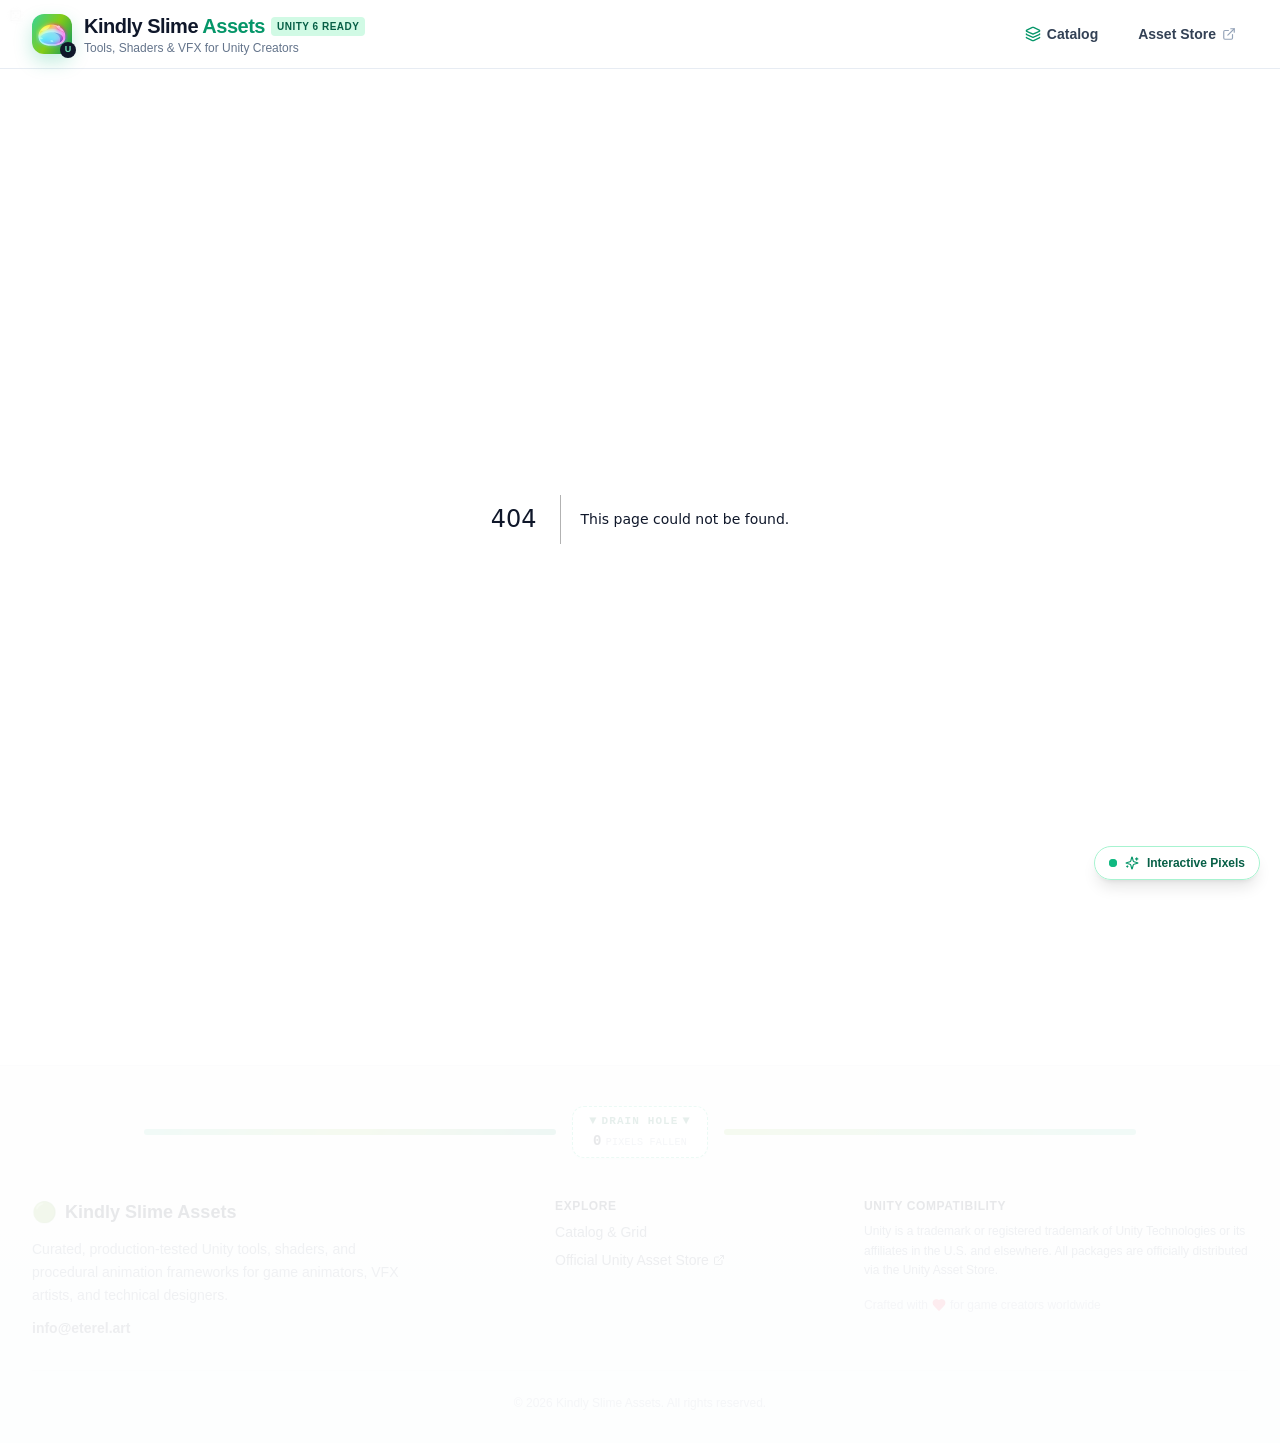
==== commit 2d81c863: "+" ====
--- a/404/index.html
+++ b/404/index.html
@@ -1 +1 @@
-<!DOCTYPE html><!--pNWhMmmrW41YCIJuUb__Z--><html lang="en" data-theme="slime"><head><meta charSet="utf-8"/><meta name="viewport" content="width=device-width, initial-scale=1"/><link rel="preload" as="image" href="/uploads/favicon-1792960924806.png"/><link rel="stylesheet" href="/_next/static/css/ccb2f82086b17821.css" data-precedence="next"/><link rel="preload" as="script" fetchPriority="low" href="/_next/static/chunks/webpack-4772d34723bd25e0.js"/><script src="/_next/static/chunks/4bd1b696-c023c6e3521b1417.js" async=""></script><script src="/_next/static/chunks/255-a85cef9cc3a04b12.js" async=""></script><script src="/_next/static/chunks/main-app-7085bcf40c44cc89.js" async=""></script><script src="/_next/static/chunks/467-fa972514f9c76bc9.js" async=""></script><script src="/_next/static/chunks/app/layout-8eebef2918df554c.js" async=""></script><meta name="robots" content="noindex"/><title>404: This page could not be found.</title><title>Kindly Slime Assets - Unity Asset Store Catalog &amp; VFX Tools</title><meta name="description" content="Curated collection of game development tools, procedural animation systems, elemental VFX shaders, and retro screen filters for Unity creators."/><link rel="canonical" href="https://ks-assets.eterel.art/"/><meta property="og:title" content="Kindly Slime Assets - Unity Asset Store Catalog &amp; VFX Tools"/><meta property="og:description" content="Curated collection of game development tools, procedural animation systems, elemental VFX shaders, and retro screen filters for Unity creators."/><meta property="og:url" content="https://ks-assets.eterel.art/"/><meta property="og:site_name" content="Kindly Slime Assets"/><meta property="og:type" content="website"/><meta name="twitter:card" content="summary"/><meta name="twitter:title" content="Kindly Slime Assets - Unity Asset Store Catalog &amp; VFX Tools"/><meta name="twitter:description" content="Curated collection of game development tools, procedural animation systems, elemental VFX shaders, and retro screen filters for Unity creators."/><link rel="shortcut icon" href="/favicon.ico"/><link rel="icon" href="/uploads/favicon-1792960924806.png"/><link rel="icon" href="/favicon.ico" type="image/x-icon" sizes="64x64"/><link rel="apple-touch-icon" href="/uploads/favicon-1792960924806.png"/><script src="/_next/static/chunks/polyfills-42372ed130431b0a.js" noModule=""></script></head><body class="relative min-h-screen text-slate-900 antialiased flex flex-col justify-between"><div hidden=""><!--$--><!--/$--></div><canvas class="pointer-events-none absolute left-0 top-0 z-10 block w-full opacity-90"></canvas><div class="fixed bottom-5 right-5 z-40"><button class="accent-border hover-accent-border hover-accent-bg-pale accent-text-strong group flex items-center gap-2 rounded-full border bg-white/95 px-3.5 py-2 text-xs font-semibold shadow-lg backdrop-blur-md hover:shadow-xl transition-all" title="Open Interactive Pixel Physics Settings"><span class="relative flex h-2 w-2"><span class="accent-bg absolute inline-flex h-full w-full animate-ping rounded-full opacity-75"></span><span class="accent-bg relative inline-flex h-2 w-2 rounded-full"></span></span><svg xmlns="http://www.w3.org/2000/svg" width="24" height="24" viewBox="0 0 24 24" fill="none" stroke="currentColor" stroke-width="2" stroke-linecap="round" stroke-linejoin="round" class="lucide lucide-sparkles accent-text h-3.5 w-3.5 transition-transform group-hover:rotate-12"><path d="M9.937 15.5A2 2 0 0 0 8.5 14.063l-6.135-1.582a.5.5 0 0 1 0-.962L8.5 9.936A2 2 0 0 0 9.937 8.5l1.582-6.135a.5.5 0 0 1 .963 0L14.063 8.5A2 2 0 0 0 15.5 9.937l6.135 1.581a.5.5 0 0 1 0 .964L15.5 14.063a2 2 0 0 0-1.437 1.437l-1.582 6.135a.5.5 0 0 1-.963 0z"></path><path d="M20 3v4"></path><path d="M22 5h-4"></path><path d="M4 17v2"></path><path d="M5 18H3"></path></svg><span>Interactive Pixels</span></button></div><header class="sticky top-0 z-30 w-full border-b border-slate-200/80 bg-white/85 backdrop-blur-md transition-all"><div class="mx-auto flex max-w-7xl items-center justify-between px-4 py-3 sm:px-6 lg:px-8"><a class="group flex items-center gap-3" href="/"><div class="accent-gradient-bg accent-shadow relative flex h-10 w-10 items-center justify-center rounded-xl shadow-md transition-transform duration-200 group-hover:scale-105"><img src="/uploads/favicon-1792960924806.png" alt="Kindly Slime Assets" class="h-8 w-8 select-none object-contain" width="32" height="32"/><div class="accent-text-soft absolute -bottom-1 -right-1 flex h-4 w-4 items-center justify-center rounded-full bg-slate-900 text-[9px] font-black">U</div></div><div class="flex flex-col"><div class="flex items-center gap-1.5"><span class="font-extrabold tracking-tight text-slate-900 text-lg sm:text-xl">Kindly Slime<!-- --> <span class="accent-text">Assets</span></span><span class="accent-surface accent-text-strong hidden rounded px-1.5 py-0.5 text-[10px] font-bold uppercase tracking-wider sm:inline-block">Unity 6 Ready</span></div><p class="text-xs text-slate-500 font-medium">Tools, Shaders &amp; VFX for Unity Creators</p></div></a><div class="flex items-center gap-2 sm:gap-4"><a class="flex items-center gap-1.5 rounded-lg px-3 py-1.5 text-sm font-semibold text-slate-700 hover:bg-slate-100 hover:text-slate-900 transition-colors" href="/"><svg xmlns="http://www.w3.org/2000/svg" width="24" height="24" viewBox="0 0 24 24" fill="none" stroke="currentColor" stroke-width="2" stroke-linecap="round" stroke-linejoin="round" class="lucide lucide-layers accent-text h-4 w-4"><path d="M12.83 2.18a2 2 0 0 0-1.66 0L2.6 6.08a1 1 0 0 0 0 1.83l8.58 3.91a2 2 0 0 0 1.66 0l8.58-3.9a1 1 0 0 0 0-1.83z"></path><path d="M2 12a1 1 0 0 0 .58.91l8.6 3.91a2 2 0 0 0 1.65 0l8.58-3.9A1 1 0 0 0 22 12"></path><path d="M2 17a1 1 0 0 0 .58.91l8.6 3.91a2 2 0 0 0 1.65 0l8.58-3.9A1 1 0 0 0 22 17"></path></svg><span class="hidden sm:inline">Catalog</span></a><a href="https://assetstore.unity.com" target="_blank" rel="noopener noreferrer" class="flex items-center gap-1.5 rounded-lg px-3 py-1.5 text-sm font-semibold text-slate-700 hover:bg-slate-100 hover:text-slate-900 transition-colors"><span class="hidden sm:inline">Asset Store</span><svg xmlns="http://www.w3.org/2000/svg" width="24" height="24" viewBox="0 0 24 24" fill="none" stroke="currentColor" stroke-width="2" stroke-linecap="round" stroke-linejoin="round" class="lucide lucide-external-link h-3.5 w-3.5 text-slate-400"><path d="M15 3h6v6"></path><path d="M10 14 21 3"></path><path d="M18 13v6a2 2 0 0 1-2 2H5a2 2 0 0 1-2-2V8a2 2 0 0 1 2-2h6"></path></svg></a></div></div></header><main class="relative z-20 flex-1"><div style="font-family:system-ui,&quot;Segoe UI&quot;,Roboto,Helvetica,Arial,sans-serif,&quot;Apple Color Emoji&quot;,&quot;Segoe UI Emoji&quot;;height:100vh;text-align:center;display:flex;flex-direction:column;align-items:center;justify-content:center"><div><style>body{color:#000;background:#fff;margin:0}.next-error-h1{border-right:1px solid rgba(0,0,0,.3)}@media (prefers-color-scheme:dark){body{color:#fff;background:#000}.next-error-h1{border-right:1px solid rgba(255,255,255,.3)}}</style><h1 class="next-error-h1" style="display:inline-block;margin:0 20px 0 0;padding:0 23px 0 0;font-size:24px;font-weight:500;vertical-align:top;line-height:49px">404</h1><div style="display:inline-block"><h2 style="font-size:14px;font-weight:400;line-height:49px;margin:0">This page could not be found.</h2></div></div></div><!--$--><!--/$--></main><footer class="relative mt-24 w-full overflow-hidden border-t border-slate-200/90 bg-gradient-to-b from-slate-50 to-slate-100 pt-10 pb-8 text-slate-600"><div class="relative mx-auto mb-10 max-w-5xl px-4"><div class="flex items-center justify-between gap-4 text-xs font-mono text-slate-400"><div class="h-1.5 flex-1 rounded-full bg-slate-300 relative overflow-hidden"><div class="accent-gradient-bg absolute inset-0 opacity-60"></div></div><div class="accent-border-strong flex flex-col items-center px-4 py-1.5 rounded-xl border border-dashed bg-white shadow-sm text-center"><span class="accent-text-strong text-[11px] font-bold uppercase tracking-widest flex items-center gap-1"><span class="inline-block animate-bounce text-xs">▼</span>DRAIN HOLE<span class="inline-block animate-bounce text-xs">▼</span></span><span class="mt-0.5 flex items-baseline gap-1 text-[10px] uppercase tracking-wide text-slate-400"><strong class="text-sm font-black tabular-nums text-slate-900">0</strong>pixels fallen</span></div><div class="h-1.5 flex-1 rounded-full bg-slate-300 relative overflow-hidden"><div class="accent-gradient-bg-reverse absolute inset-0 opacity-60"></div></div></div></div><div class="mx-auto max-w-7xl px-4 sm:px-6 lg:px-8"><div class="grid grid-cols-1 gap-8 md:grid-cols-3"><div class="flex flex-col gap-3"><div class="flex items-center gap-2 font-extrabold text-slate-900 text-lg"><span class="text-xl">🟢</span><span>Kindly Slime Assets</span></div><p class="text-sm text-slate-500 leading-relaxed">Curated, production-tested Unity tools, shaders, and procedural animation frameworks for game animators, VFX artists, and technical designers.</p><a href="mailto:info@eterel.art" class="hover-accent-text w-fit text-sm font-semibold text-slate-600 transition-colors">info@eterel.art</a></div><div class="flex flex-col gap-2 md:items-center"><div class="flex flex-col gap-2"><h4 class="text-xs font-bold uppercase tracking-wider text-slate-900">Explore</h4><a class="hover-accent-text text-sm transition-colors" href="/">Catalog &amp; Grid</a><a href="https://assetstore.unity.com" target="_blank" rel="noopener noreferrer" class="hover-accent-text inline-flex items-center gap-1 text-sm transition-colors">Official Unity Asset Store <svg xmlns="http://www.w3.org/2000/svg" width="24" height="24" viewBox="0 0 24 24" fill="none" stroke="currentColor" stroke-width="2" stroke-linecap="round" stroke-linejoin="round" class="lucide lucide-external-link h-3 w-3"><path d="M15 3h6v6"></path><path d="M10 14 21 3"></path><path d="M18 13v6a2 2 0 0 1-2 2H5a2 2 0 0 1-2-2V8a2 2 0 0 1 2-2h6"></path></svg></a></div></div><div class="flex flex-col gap-2"><h4 class="text-xs font-bold uppercase tracking-wider text-slate-900">Unity Compatibility</h4><p class="text-xs text-slate-500 leading-relaxed">Unity is a trademark or registered trademark of Unity Technologies or its affiliates in the U.S. and elsewhere. All packages are officially distributed via the Unity Asset Store.</p><div class="mt-2 flex items-center gap-1 text-xs text-slate-400"><span>Crafted with</span><svg xmlns="http://www.w3.org/2000/svg" width="24" height="24" viewBox="0 0 24 24" fill="none" stroke="currentColor" stroke-width="2" stroke-linecap="round" stroke-linejoin="round" class="lucide lucide-heart h-3.5 w-3.5 text-rose-500 fill-rose-500"><path d="M19 14c1.49-1.46 3-3.21 3-5.5A5.5 5.5 0 0 0 16.5 3c-1.76 0-3 .5-4.5 2-1.5-1.5-2.74-2-4.5-2A5.5 5.5 0 0 0 2 8.5c0 2.3 1.5 4.05 3 5.5l7 7Z"></path></svg><span>for game creators worldwide</span></div></div></div><div class="mt-8 border-t border-slate-200/60 pt-6 text-center text-xs text-slate-400">© <!-- -->2026<!-- --> <!-- -->Kindly Slime Assets. All rights reserved.</div></div></footer><script src="/_next/static/chunks/webpack-4772d34723bd25e0.js" id="_R_" async=""></script><script>(self.__next_f=self.__next_f||[]).push([0])</script><script>self.__next_f.push([1,"1:\"$Sreact.fragment\"\n2:I[3754,[\"467\",\"static/chunks/467-fa972514f9c76bc9.js\",\"177\",\"static/chunks/app/layout-8eebef2918df554c.js\"],\"default\"]\n3:I[63,[\"467\",\"static/chunks/467-fa972514f9c76bc9.js\",\"177\",\"static/chunks/app/layout-8eebef2918df554c.js\"],\"default\"]\n4:I[9766,[],\"\"]\n5:I[8924,[],\"\"]\n6:I[1544,[\"467\",\"static/chunks/467-fa972514f9c76bc9.js\",\"177\",\"static/chunks/app/layout-8eebef2918df554c.js\"],\"default\"]\n7:I[4431,[],\"OutletBoundary\"]\n9:I[5278,[],\"AsyncMetadataOutlet\"]\nb:I[4431,[],\"ViewportBoundary\"]\nd:I[4431,[],\"MetadataBoundary\"]\ne:\"$Sreact.suspense\"\n10:I[7150,[],\"\"]\n:HL[\"/_next/static/css/ccb2f82086b17821.css\",\"style\"]\n"])</script><script>self.__next_f.push([1,"0:{\"P\":null,\"b\":\"pNWhMmmrW41YCIJuUb--Z\",\"p\":\"\",\"c\":[\"\",\"_not-found\",\"\"],\"i\":false,\"f\":[[[\"\",{\"children\":[\"/_not-found\",{\"children\":[\"__PAGE__\",{}]}]},\"$undefined\",\"$undefined\",true],[\"\",[\"$\",\"$1\",\"c\",{\"children\":[[[\"$\",\"link\",\"0\",{\"rel\":\"stylesheet\",\"href\":\"/_next/static/css/ccb2f82086b17821.css\",\"precedence\":\"next\",\"crossOrigin\":\"$undefined\",\"nonce\":\"$undefined\"}]],[\"$\",\"html\",null,{\"lang\":\"en\",\"data-theme\":\"slime\",\"children\":[\"$\",\"body\",null,{\"className\":\"relative min-h-screen text-slate-900 antialiased flex flex-col justify-between\",\"children\":[[\"$\",\"$L2\",null,{}],[\"$\",\"$L3\",null,{}],[\"$\",\"main\",null,{\"className\":\"relative z-20 flex-1\",\"children\":[\"$\",\"$L4\",null,{\"parallelRouterKey\":\"children\",\"error\":\"$undefined\",\"errorStyles\":\"$undefined\",\"errorScripts\":\"$undefined\",\"template\":[\"$\",\"$L5\",null,{}],\"templateStyles\":\"$undefined\",\"templateScripts\":\"$undefined\",\"notFound\":\"$undefined\",\"forbidden\":\"$undefined\",\"unauthorized\":\"$undefined\"}]}],[\"$\",\"$L6\",null,{}]]}]}]]}],{\"children\":[\"/_not-found\",[\"$\",\"$1\",\"c\",{\"children\":[null,[\"$\",\"$L4\",null,{\"parallelRouterKey\":\"children\",\"error\":\"$undefined\",\"errorStyles\":\"$undefined\",\"errorScripts\":\"$undefined\",\"template\":[\"$\",\"$L5\",null,{}],\"templateStyles\":\"$undefined\",\"templateScripts\":\"$undefined\",\"notFound\":\"$undefined\",\"forbidden\":\"$undefined\",\"unauthorized\":\"$undefined\"}]]}],{\"children\":[\"__PAGE__\",[\"$\",\"$1\",\"c\",{\"children\":[[[\"$\",\"title\",null,{\"children\":\"404: This page could not be found.\"}],[\"$\",\"div\",null,{\"style\":{\"fontFamily\":\"system-ui,\\\"Segoe UI\\\",Roboto,Helvetica,Arial,sans-serif,\\\"Apple Color Emoji\\\",\\\"Segoe UI Emoji\\\"\",\"height\":\"100vh\",\"textAlign\":\"center\",\"display\":\"flex\",\"flexDirection\":\"column\",\"alignItems\":\"center\",\"justifyContent\":\"center\"},\"children\":[\"$\",\"div\",null,{\"children\":[[\"$\",\"style\",null,{\"dangerouslySetInnerHTML\":{\"__html\":\"body{color:#000;background:#fff;margin:0}.next-error-h1{border-right:1px solid rgba(0,0,0,.3)}@media (prefers-color-scheme:dark){body{color:#fff;background:#000}.next-error-h1{border-right:1px solid rgba(255,255,255,.3)}}\"}}],[\"$\",\"h1\",null,{\"className\":\"next-error-h1\",\"style\":{\"display\":\"inline-block\",\"margin\":\"0 20px 0 0\",\"padding\":\"0 23px 0 0\",\"fontSize\":24,\"fontWeight\":500,\"verticalAlign\":\"top\",\"lineHeight\":\"49px\"},\"children\":404}],[\"$\",\"div\",null,{\"style\":{\"display\":\"inline-block\"},\"children\":[\"$\",\"h2\",null,{\"style\":{\"fontSize\":14,\"fontWeight\":400,\"lineHeight\":\"49px\",\"margin\":0},\"children\":\"This page could not be found.\"}]}]]}]}]],null,[\"$\",\"$L7\",null,{\"children\":[\"$L8\",[\"$\",\"$L9\",null,{\"promise\":\"$@a\"}]]}]]}],{},null,false]},null,false]},null,false],[\"$\",\"$1\",\"h\",{\"children\":[[\"$\",\"meta\",null,{\"name\":\"robots\",\"content\":\"noindex\"}],[[\"$\",\"$Lb\",null,{\"children\":\"$Lc\"}],null],[\"$\",\"$Ld\",null,{\"children\":[\"$\",\"div\",null,{\"hidden\":true,\"children\":[\"$\",\"$e\",null,{\"fallback\":null,\"children\":\"$Lf\"}]}]}]]}],false]],\"m\":\"$undefined\",\"G\":[\"$10\",[]],\"s\":false,\"S\":true}\n"])</script><script>self.__next_f.push([1,"c:[[\"$\",\"meta\",\"0\",{\"charSet\":\"utf-8\"}],[\"$\",\"meta\",\"1\",{\"name\":\"viewport\",\"content\":\"width=device-width, initial-scale=1\"}]]\n8:null\n"])</script><script>self.__next_f.push([1,"11:I[622,[],\"IconMark\"]\n"])</script><script>self.__next_f.push([1,"a:{\"metadata\":[[\"$\",\"title\",\"0\",{\"children\":\"Kindly Slime Assets - Unity Asset Store Catalog \u0026 VFX Tools\"}],[\"$\",\"meta\",\"1\",{\"name\":\"description\",\"content\":\"Curated collection of game development tools, procedural animation systems, elemental VFX shaders, and retro screen filters for Unity creators.\"}],[\"$\",\"link\",\"2\",{\"rel\":\"canonical\",\"href\":\"https://ks-assets.eterel.art/\"}],[\"$\",\"meta\",\"3\",{\"property\":\"og:title\",\"content\":\"Kindly Slime Assets - Unity Asset Store Catalog \u0026 VFX Tools\"}],[\"$\",\"meta\",\"4\",{\"property\":\"og:description\",\"content\":\"Curated collection of game development tools, procedural animation systems, elemental VFX shaders, and retro screen filters for Unity creators.\"}],[\"$\",\"meta\",\"5\",{\"property\":\"og:url\",\"content\":\"https://ks-assets.eterel.art/\"}],[\"$\",\"meta\",\"6\",{\"property\":\"og:site_name\",\"content\":\"Kindly Slime Assets\"}],[\"$\",\"meta\",\"7\",{\"property\":\"og:type\",\"content\":\"website\"}],[\"$\",\"meta\",\"8\",{\"name\":\"twitter:card\",\"content\":\"summary\"}],[\"$\",\"meta\",\"9\",{\"name\":\"twitter:title\",\"content\":\"Kindly Slime Assets - Unity Asset Store Catalog \u0026 VFX Tools\"}],[\"$\",\"meta\",\"10\",{\"name\":\"twitter:description\",\"content\":\"Curated collection of game development tools, procedural animation systems, elemental VFX shaders, and retro screen filters for Unity creators.\"}],[\"$\",\"link\",\"11\",{\"rel\":\"shortcut icon\",\"href\":\"/favicon.ico\"}],[\"$\",\"link\",\"12\",{\"rel\":\"icon\",\"href\":\"/uploads/favicon-1792960924806.png\"}],[\"$\",\"link\",\"13\",{\"rel\":\"icon\",\"href\":\"/favicon.ico\",\"type\":\"image/x-icon\",\"sizes\":\"64x64\"}],[\"$\",\"link\",\"14\",{\"rel\":\"apple-touch-icon\",\"href\":\"/uploads/favicon-1792960924806.png\"}],[\"$\",\"$L11\",\"15\",{}]],\"error\":null,\"digest\":\"$undefined\"}\n"])</script><script>self.__next_f.push([1,"f:\"$a:metadata\"\n"])</script></body></html>+<!DOCTYPE html><!--ysk6gayYNtxr6XxZIeB0l--><html lang="en" data-theme="slime"><head><meta charSet="utf-8"/><meta name="viewport" content="width=device-width, initial-scale=1"/><link rel="preload" as="image" href="/uploads/favicon-1792960924806.png"/><link rel="stylesheet" href="/_next/static/css/ccb2f82086b17821.css" data-precedence="next"/><link rel="preload" as="script" fetchPriority="low" href="/_next/static/chunks/webpack-4772d34723bd25e0.js"/><script src="/_next/static/chunks/4bd1b696-c023c6e3521b1417.js" async=""></script><script src="/_next/static/chunks/255-a85cef9cc3a04b12.js" async=""></script><script src="/_next/static/chunks/main-app-7085bcf40c44cc89.js" async=""></script><script src="/_next/static/chunks/467-fa972514f9c76bc9.js" async=""></script><script src="/_next/static/chunks/app/layout-8eebef2918df554c.js" async=""></script><meta name="robots" content="noindex"/><title>404: This page could not be found.</title><title>Kindly Slime Assets - Unity Asset Store Catalog &amp; VFX Tools</title><meta name="description" content="Curated collection of game development tools, procedural animation systems, elemental VFX shaders, and retro screen filters for Unity creators."/><link rel="canonical" href="https://ks-assets.eterel.art/"/><meta property="og:title" content="Kindly Slime Assets - Unity Asset Store Catalog &amp; VFX Tools"/><meta property="og:description" content="Curated collection of game development tools, procedural animation systems, elemental VFX shaders, and retro screen filters for Unity creators."/><meta property="og:url" content="https://ks-assets.eterel.art/"/><meta property="og:site_name" content="Kindly Slime Assets"/><meta property="og:type" content="website"/><meta name="twitter:card" content="summary"/><meta name="twitter:title" content="Kindly Slime Assets - Unity Asset Store Catalog &amp; VFX Tools"/><meta name="twitter:description" content="Curated collection of game development tools, procedural animation systems, elemental VFX shaders, and retro screen filters for Unity creators."/><link rel="shortcut icon" href="/favicon.ico"/><link rel="icon" href="/uploads/favicon-1792960924806.png"/><link rel="icon" href="/favicon.ico" type="image/x-icon" sizes="64x64"/><link rel="apple-touch-icon" href="/uploads/favicon-1792960924806.png"/><script src="/_next/static/chunks/polyfills-42372ed130431b0a.js" noModule=""></script></head><body class="relative min-h-screen text-slate-900 antialiased flex flex-col justify-between"><div hidden=""><!--$--><!--/$--></div><canvas class="pointer-events-none absolute left-0 top-0 z-10 block w-full opacity-90"></canvas><div class="fixed bottom-5 right-5 z-40"><button class="accent-border hover-accent-border hover-accent-bg-pale accent-text-strong group flex items-center gap-2 rounded-full border bg-white/95 px-3.5 py-2 text-xs font-semibold shadow-lg backdrop-blur-md hover:shadow-xl transition-all" title="Open Interactive Pixel Physics Settings"><span class="relative flex h-2 w-2"><span class="accent-bg absolute inline-flex h-full w-full animate-ping rounded-full opacity-75"></span><span class="accent-bg relative inline-flex h-2 w-2 rounded-full"></span></span><svg xmlns="http://www.w3.org/2000/svg" width="24" height="24" viewBox="0 0 24 24" fill="none" stroke="currentColor" stroke-width="2" stroke-linecap="round" stroke-linejoin="round" class="lucide lucide-sparkles accent-text h-3.5 w-3.5 transition-transform group-hover:rotate-12"><path d="M9.937 15.5A2 2 0 0 0 8.5 14.063l-6.135-1.582a.5.5 0 0 1 0-.962L8.5 9.936A2 2 0 0 0 9.937 8.5l1.582-6.135a.5.5 0 0 1 .963 0L14.063 8.5A2 2 0 0 0 15.5 9.937l6.135 1.581a.5.5 0 0 1 0 .964L15.5 14.063a2 2 0 0 0-1.437 1.437l-1.582 6.135a.5.5 0 0 1-.963 0z"></path><path d="M20 3v4"></path><path d="M22 5h-4"></path><path d="M4 17v2"></path><path d="M5 18H3"></path></svg><span>Interactive Pixels</span></button></div><header class="sticky top-0 z-30 w-full border-b border-slate-200/80 bg-white/85 backdrop-blur-md transition-all"><div class="mx-auto flex max-w-7xl items-center justify-between px-4 py-3 sm:px-6 lg:px-8"><a class="group flex items-center gap-3" href="/"><div class="accent-gradient-bg accent-shadow relative flex h-10 w-10 items-center justify-center rounded-xl shadow-md transition-transform duration-200 group-hover:scale-105"><img src="/uploads/favicon-1792960924806.png" alt="Kindly Slime Assets" class="h-8 w-8 select-none object-contain" width="32" height="32"/><div class="accent-text-soft absolute -bottom-1 -right-1 flex h-4 w-4 items-center justify-center rounded-full bg-slate-900 text-[9px] font-black">U</div></div><div class="flex flex-col"><div class="flex items-center gap-1.5"><span class="font-extrabold tracking-tight text-slate-900 text-lg sm:text-xl">Kindly Slime<!-- --> <span class="accent-text">Assets</span></span><span class="accent-surface accent-text-strong hidden rounded px-1.5 py-0.5 text-[10px] font-bold uppercase tracking-wider sm:inline-block">Unity 6 Ready</span></div><p class="text-xs text-slate-500 font-medium">Tools, Shaders &amp; VFX for Unity Creators</p></div></a><div class="flex items-center gap-2 sm:gap-4"><a class="flex items-center gap-1.5 rounded-lg px-3 py-1.5 text-sm font-semibold text-slate-700 hover:bg-slate-100 hover:text-slate-900 transition-colors" href="/"><svg xmlns="http://www.w3.org/2000/svg" width="24" height="24" viewBox="0 0 24 24" fill="none" stroke="currentColor" stroke-width="2" stroke-linecap="round" stroke-linejoin="round" class="lucide lucide-layers accent-text h-4 w-4"><path d="M12.83 2.18a2 2 0 0 0-1.66 0L2.6 6.08a1 1 0 0 0 0 1.83l8.58 3.91a2 2 0 0 0 1.66 0l8.58-3.9a1 1 0 0 0 0-1.83z"></path><path d="M2 12a1 1 0 0 0 .58.91l8.6 3.91a2 2 0 0 0 1.65 0l8.58-3.9A1 1 0 0 0 22 12"></path><path d="M2 17a1 1 0 0 0 .58.91l8.6 3.91a2 2 0 0 0 1.65 0l8.58-3.9A1 1 0 0 0 22 17"></path></svg><span class="hidden sm:inline">Catalog</span></a><a href="https://assetstore.unity.com" target="_blank" rel="noopener noreferrer" class="flex items-center gap-1.5 rounded-lg px-3 py-1.5 text-sm font-semibold text-slate-700 hover:bg-slate-100 hover:text-slate-900 transition-colors"><span class="hidden sm:inline">Asset Store</span><svg xmlns="http://www.w3.org/2000/svg" width="24" height="24" viewBox="0 0 24 24" fill="none" stroke="currentColor" stroke-width="2" stroke-linecap="round" stroke-linejoin="round" class="lucide lucide-external-link h-3.5 w-3.5 text-slate-400"><path d="M15 3h6v6"></path><path d="M10 14 21 3"></path><path d="M18 13v6a2 2 0 0 1-2 2H5a2 2 0 0 1-2-2V8a2 2 0 0 1 2-2h6"></path></svg></a></div></div></header><main class="relative z-20 flex-1"><div style="font-family:system-ui,&quot;Segoe UI&quot;,Roboto,Helvetica,Arial,sans-serif,&quot;Apple Color Emoji&quot;,&quot;Segoe UI Emoji&quot;;height:100vh;text-align:center;display:flex;flex-direction:column;align-items:center;justify-content:center"><div><style>body{color:#000;background:#fff;margin:0}.next-error-h1{border-right:1px solid rgba(0,0,0,.3)}@media (prefers-color-scheme:dark){body{color:#fff;background:#000}.next-error-h1{border-right:1px solid rgba(255,255,255,.3)}}</style><h1 class="next-error-h1" style="display:inline-block;margin:0 20px 0 0;padding:0 23px 0 0;font-size:24px;font-weight:500;vertical-align:top;line-height:49px">404</h1><div style="display:inline-block"><h2 style="font-size:14px;font-weight:400;line-height:49px;margin:0">This page could not be found.</h2></div></div></div><!--$--><!--/$--></main><footer class="relative mt-24 w-full overflow-hidden border-t border-slate-200/90 bg-gradient-to-b from-slate-50 to-slate-100 pt-10 pb-8 text-slate-600"><div class="relative mx-auto mb-10 max-w-5xl px-4"><div class="flex items-center justify-between gap-4 text-xs font-mono text-slate-400"><div class="h-1.5 flex-1 rounded-full bg-slate-300 relative overflow-hidden"><div class="accent-gradient-bg absolute inset-0 opacity-60"></div></div><div class="accent-border-strong flex flex-col items-center px-4 py-1.5 rounded-xl border border-dashed bg-white shadow-sm text-center"><span class="accent-text-strong text-[11px] font-bold uppercase tracking-widest flex items-center gap-1"><span class="inline-block animate-bounce text-xs">▼</span>DRAIN HOLE<span class="inline-block animate-bounce text-xs">▼</span></span><span class="mt-0.5 flex items-baseline gap-1 text-[10px] uppercase tracking-wide text-slate-400"><strong class="text-sm font-black tabular-nums text-slate-900">0</strong>pixels fallen</span></div><div class="h-1.5 flex-1 rounded-full bg-slate-300 relative overflow-hidden"><div class="accent-gradient-bg-reverse absolute inset-0 opacity-60"></div></div></div></div><div class="mx-auto max-w-7xl px-4 sm:px-6 lg:px-8"><div class="grid grid-cols-1 gap-8 md:grid-cols-3"><div class="flex flex-col gap-3"><div class="flex items-center gap-2 font-extrabold text-slate-900 text-lg"><span class="text-xl">🟢</span><span>Kindly Slime Assets</span></div><p class="text-sm text-slate-500 leading-relaxed">Curated, production-tested Unity tools, shaders, and procedural animation frameworks for game animators, VFX artists, and technical designers.</p><a href="mailto:info@eterel.art" class="hover-accent-text w-fit text-sm font-semibold text-slate-600 transition-colors">info@eterel.art</a></div><div class="flex flex-col gap-2 md:items-center"><div class="flex flex-col gap-2"><h4 class="text-xs font-bold uppercase tracking-wider text-slate-900">Explore</h4><a class="hover-accent-text text-sm transition-colors" href="/">Catalog &amp; Grid</a><a href="https://assetstore.unity.com" target="_blank" rel="noopener noreferrer" class="hover-accent-text inline-flex items-center gap-1 text-sm transition-colors">Official Unity Asset Store <svg xmlns="http://www.w3.org/2000/svg" width="24" height="24" viewBox="0 0 24 24" fill="none" stroke="currentColor" stroke-width="2" stroke-linecap="round" stroke-linejoin="round" class="lucide lucide-external-link h-3 w-3"><path d="M15 3h6v6"></path><path d="M10 14 21 3"></path><path d="M18 13v6a2 2 0 0 1-2 2H5a2 2 0 0 1-2-2V8a2 2 0 0 1 2-2h6"></path></svg></a></div></div><div class="flex flex-col gap-2"><h4 class="text-xs font-bold uppercase tracking-wider text-slate-900">Unity Compatibility</h4><p class="text-xs text-slate-500 leading-relaxed">Unity is a trademark or registered trademark of Unity Technologies or its affiliates in the U.S. and elsewhere. All packages are officially distributed via the Unity Asset Store.</p><div class="mt-2 flex items-center gap-1 text-xs text-slate-400"><span>Crafted with</span><svg xmlns="http://www.w3.org/2000/svg" width="24" height="24" viewBox="0 0 24 24" fill="none" stroke="currentColor" stroke-width="2" stroke-linecap="round" stroke-linejoin="round" class="lucide lucide-heart h-3.5 w-3.5 text-rose-500 fill-rose-500"><path d="M19 14c1.49-1.46 3-3.21 3-5.5A5.5 5.5 0 0 0 16.5 3c-1.76 0-3 .5-4.5 2-1.5-1.5-2.74-2-4.5-2A5.5 5.5 0 0 0 2 8.5c0 2.3 1.5 4.05 3 5.5l7 7Z"></path></svg><span>for game creators worldwide</span></div></div></div><div class="mt-8 border-t border-slate-200/60 pt-6 text-center text-xs text-slate-400">© <!-- -->2026<!-- --> <!-- -->Kindly Slime Assets. All rights reserved.</div></div></footer><script src="/_next/static/chunks/webpack-4772d34723bd25e0.js" id="_R_" async=""></script><script>(self.__next_f=self.__next_f||[]).push([0])</script><script>self.__next_f.push([1,"1:\"$Sreact.fragment\"\n2:I[3754,[\"467\",\"static/chunks/467-fa972514f9c76bc9.js\",\"177\",\"static/chunks/app/layout-8eebef2918df554c.js\"],\"default\"]\n3:I[63,[\"467\",\"static/chunks/467-fa972514f9c76bc9.js\",\"177\",\"static/chunks/app/layout-8eebef2918df554c.js\"],\"default\"]\n4:I[9766,[],\"\"]\n5:I[8924,[],\"\"]\n6:I[1544,[\"467\",\"static/chunks/467-fa972514f9c76bc9.js\",\"177\",\"static/chunks/app/layout-8eebef2918df554c.js\"],\"default\"]\n7:I[4431,[],\"OutletBoundary\"]\n9:I[5278,[],\"AsyncMetadataOutlet\"]\nb:I[4431,[],\"ViewportBoundary\"]\nd:I[4431,[],\"MetadataBoundary\"]\ne:\"$Sreact.suspense\"\n10:I[7150,[],\"\"]\n:HL[\"/_next/static/css/ccb2f82086b17821.css\",\"style\"]\n"])</script><script>self.__next_f.push([1,"0:{\"P\":null,\"b\":\"ysk6gayYNtxr6XxZIeB0l\",\"p\":\"\",\"c\":[\"\",\"_not-found\",\"\"],\"i\":false,\"f\":[[[\"\",{\"children\":[\"/_not-found\",{\"children\":[\"__PAGE__\",{}]}]},\"$undefined\",\"$undefined\",true],[\"\",[\"$\",\"$1\",\"c\",{\"children\":[[[\"$\",\"link\",\"0\",{\"rel\":\"stylesheet\",\"href\":\"/_next/static/css/ccb2f82086b17821.css\",\"precedence\":\"next\",\"crossOrigin\":\"$undefined\",\"nonce\":\"$undefined\"}]],[\"$\",\"html\",null,{\"lang\":\"en\",\"data-theme\":\"slime\",\"children\":[\"$\",\"body\",null,{\"className\":\"relative min-h-screen text-slate-900 antialiased flex flex-col justify-between\",\"children\":[[\"$\",\"$L2\",null,{}],[\"$\",\"$L3\",null,{}],[\"$\",\"main\",null,{\"className\":\"relative z-20 flex-1\",\"children\":[\"$\",\"$L4\",null,{\"parallelRouterKey\":\"children\",\"error\":\"$undefined\",\"errorStyles\":\"$undefined\",\"errorScripts\":\"$undefined\",\"template\":[\"$\",\"$L5\",null,{}],\"templateStyles\":\"$undefined\",\"templateScripts\":\"$undefined\",\"notFound\":\"$undefined\",\"forbidden\":\"$undefined\",\"unauthorized\":\"$undefined\"}]}],[\"$\",\"$L6\",null,{}]]}]}]]}],{\"children\":[\"/_not-found\",[\"$\",\"$1\",\"c\",{\"children\":[null,[\"$\",\"$L4\",null,{\"parallelRouterKey\":\"children\",\"error\":\"$undefined\",\"errorStyles\":\"$undefined\",\"errorScripts\":\"$undefined\",\"template\":[\"$\",\"$L5\",null,{}],\"templateStyles\":\"$undefined\",\"templateScripts\":\"$undefined\",\"notFound\":\"$undefined\",\"forbidden\":\"$undefined\",\"unauthorized\":\"$undefined\"}]]}],{\"children\":[\"__PAGE__\",[\"$\",\"$1\",\"c\",{\"children\":[[[\"$\",\"title\",null,{\"children\":\"404: This page could not be found.\"}],[\"$\",\"div\",null,{\"style\":{\"fontFamily\":\"system-ui,\\\"Segoe UI\\\",Roboto,Helvetica,Arial,sans-serif,\\\"Apple Color Emoji\\\",\\\"Segoe UI Emoji\\\"\",\"height\":\"100vh\",\"textAlign\":\"center\",\"display\":\"flex\",\"flexDirection\":\"column\",\"alignItems\":\"center\",\"justifyContent\":\"center\"},\"children\":[\"$\",\"div\",null,{\"children\":[[\"$\",\"style\",null,{\"dangerouslySetInnerHTML\":{\"__html\":\"body{color:#000;background:#fff;margin:0}.next-error-h1{border-right:1px solid rgba(0,0,0,.3)}@media (prefers-color-scheme:dark){body{color:#fff;background:#000}.next-error-h1{border-right:1px solid rgba(255,255,255,.3)}}\"}}],[\"$\",\"h1\",null,{\"className\":\"next-error-h1\",\"style\":{\"display\":\"inline-block\",\"margin\":\"0 20px 0 0\",\"padding\":\"0 23px 0 0\",\"fontSize\":24,\"fontWeight\":500,\"verticalAlign\":\"top\",\"lineHeight\":\"49px\"},\"children\":404}],[\"$\",\"div\",null,{\"style\":{\"display\":\"inline-block\"},\"children\":[\"$\",\"h2\",null,{\"style\":{\"fontSize\":14,\"fontWeight\":400,\"lineHeight\":\"49px\",\"margin\":0},\"children\":\"This page could not be found.\"}]}]]}]}]],null,[\"$\",\"$L7\",null,{\"children\":[\"$L8\",[\"$\",\"$L9\",null,{\"promise\":\"$@a\"}]]}]]}],{},null,false]},null,false]},null,false],[\"$\",\"$1\",\"h\",{\"children\":[[\"$\",\"meta\",null,{\"name\":\"robots\",\"content\":\"noindex\"}],[[\"$\",\"$Lb\",null,{\"children\":\"$Lc\"}],null],[\"$\",\"$Ld\",null,{\"children\":[\"$\",\"div\",null,{\"hidden\":true,\"children\":[\"$\",\"$e\",null,{\"fallback\":null,\"children\":\"$Lf\"}]}]}]]}],false]],\"m\":\"$undefined\",\"G\":[\"$10\",[]],\"s\":false,\"S\":true}\n"])</script><script>self.__next_f.push([1,"c:[[\"$\",\"meta\",\"0\",{\"charSet\":\"utf-8\"}],[\"$\",\"meta\",\"1\",{\"name\":\"viewport\",\"content\":\"width=device-width, initial-scale=1\"}]]\n8:null\n"])</script><script>self.__next_f.push([1,"11:I[622,[],\"IconMark\"]\n"])</script><script>self.__next_f.push([1,"a:{\"metadata\":[[\"$\",\"title\",\"0\",{\"children\":\"Kindly Slime Assets - Unity Asset Store Catalog \u0026 VFX Tools\"}],[\"$\",\"meta\",\"1\",{\"name\":\"description\",\"content\":\"Curated collection of game development tools, procedural animation systems, elemental VFX shaders, and retro screen filters for Unity creators.\"}],[\"$\",\"link\",\"2\",{\"rel\":\"canonical\",\"href\":\"https://ks-assets.eterel.art/\"}],[\"$\",\"meta\",\"3\",{\"property\":\"og:title\",\"content\":\"Kindly Slime Assets - Unity Asset Store Catalog \u0026 VFX Tools\"}],[\"$\",\"meta\",\"4\",{\"property\":\"og:description\",\"content\":\"Curated collection of game development tools, procedural animation systems, elemental VFX shaders, and retro screen filters for Unity creators.\"}],[\"$\",\"meta\",\"5\",{\"property\":\"og:url\",\"content\":\"https://ks-assets.eterel.art/\"}],[\"$\",\"meta\",\"6\",{\"property\":\"og:site_name\",\"content\":\"Kindly Slime Assets\"}],[\"$\",\"meta\",\"7\",{\"property\":\"og:type\",\"content\":\"website\"}],[\"$\",\"meta\",\"8\",{\"name\":\"twitter:card\",\"content\":\"summary\"}],[\"$\",\"meta\",\"9\",{\"name\":\"twitter:title\",\"content\":\"Kindly Slime Assets - Unity Asset Store Catalog \u0026 VFX Tools\"}],[\"$\",\"meta\",\"10\",{\"name\":\"twitter:description\",\"content\":\"Curated collection of game development tools, procedural animation systems, elemental VFX shaders, and retro screen filters for Unity creators.\"}],[\"$\",\"link\",\"11\",{\"rel\":\"shortcut icon\",\"href\":\"/favicon.ico\"}],[\"$\",\"link\",\"12\",{\"rel\":\"icon\",\"href\":\"/uploads/favicon-1792960924806.png\"}],[\"$\",\"link\",\"13\",{\"rel\":\"icon\",\"href\":\"/favicon.ico\",\"type\":\"image/x-icon\",\"sizes\":\"64x64\"}],[\"$\",\"link\",\"14\",{\"rel\":\"apple-touch-icon\",\"href\":\"/uploads/favicon-1792960924806.png\"}],[\"$\",\"$L11\",\"15\",{}]],\"error\":null,\"digest\":\"$undefined\"}\n"])</script><script>self.__next_f.push([1,"f:\"$a:metadata\"\n"])</script></body></html>
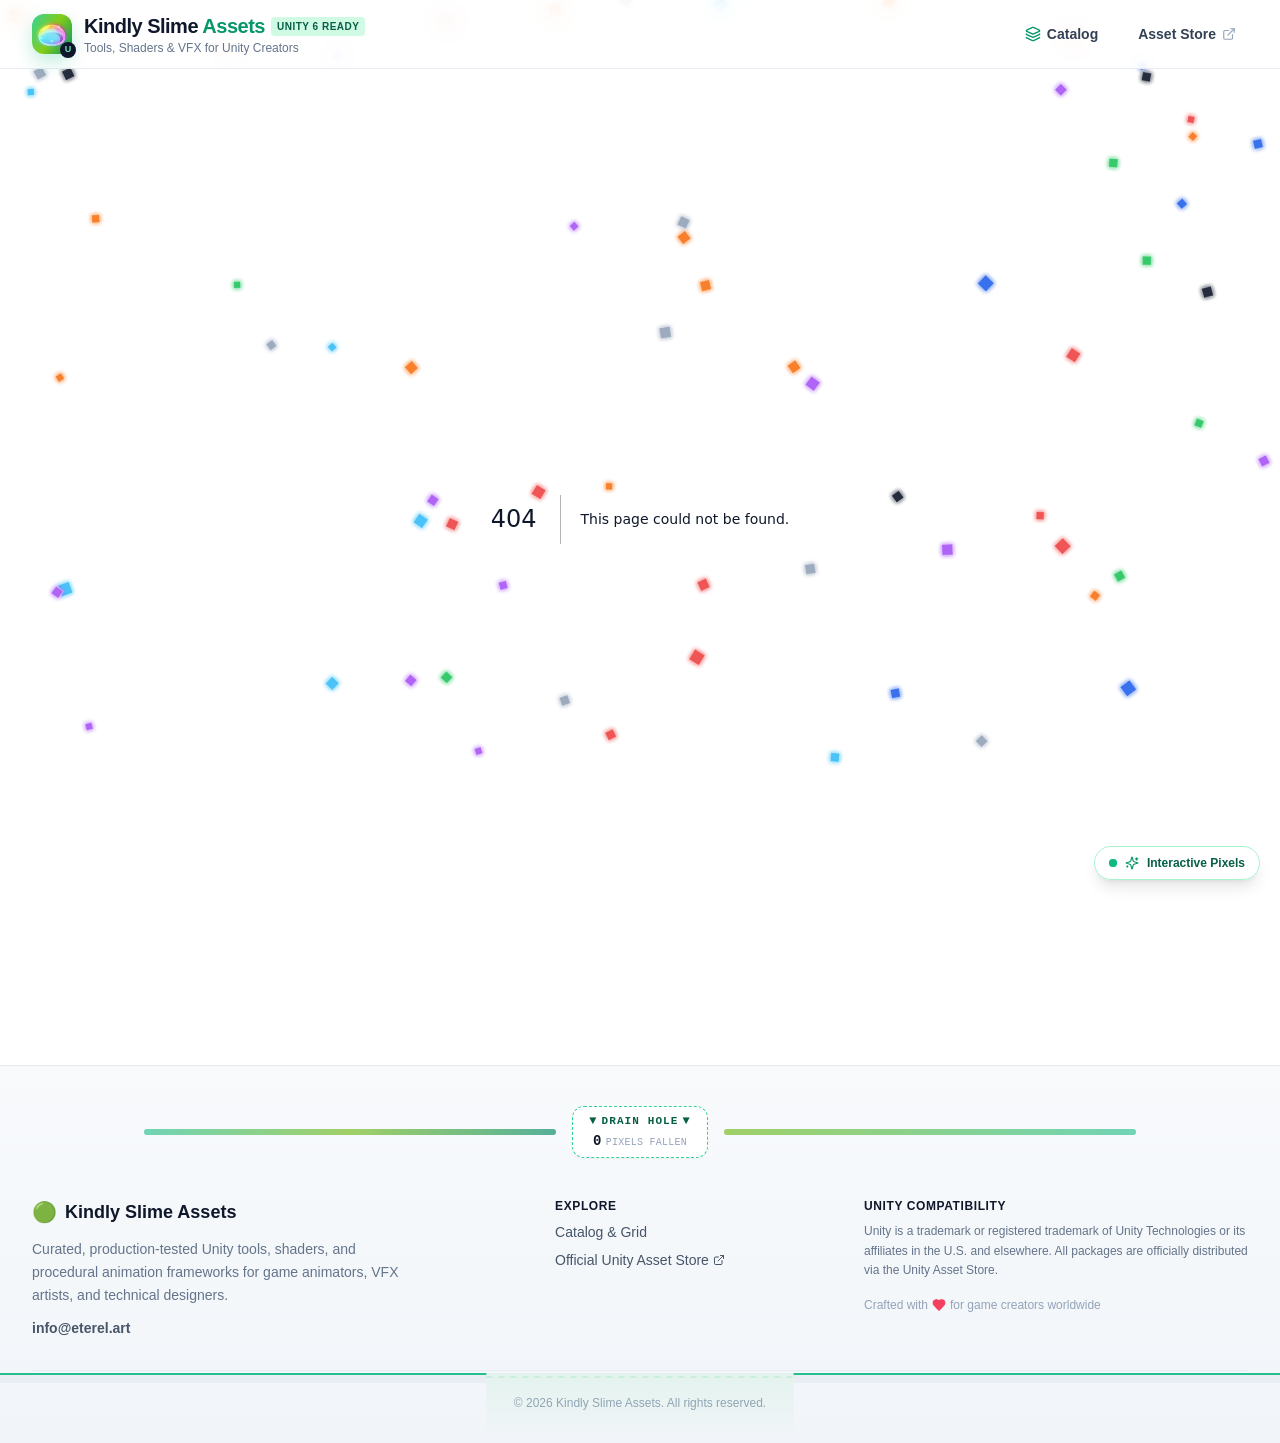
==== commit 13494290: "finder" ====
--- a/404/index.html
+++ b/404/index.html
@@ -1 +1 @@
-<!DOCTYPE html><!--ysk6gayYNtxr6XxZIeB0l--><html lang="en" data-theme="slime"><head><meta charSet="utf-8"/><meta name="viewport" content="width=device-width, initial-scale=1"/><link rel="preload" as="image" href="/uploads/favicon-1792960924806.png"/><link rel="stylesheet" href="/_next/static/css/ccb2f82086b17821.css" data-precedence="next"/><link rel="preload" as="script" fetchPriority="low" href="/_next/static/chunks/webpack-4772d34723bd25e0.js"/><script src="/_next/static/chunks/4bd1b696-c023c6e3521b1417.js" async=""></script><script src="/_next/static/chunks/255-a85cef9cc3a04b12.js" async=""></script><script src="/_next/static/chunks/main-app-7085bcf40c44cc89.js" async=""></script><script src="/_next/static/chunks/467-fa972514f9c76bc9.js" async=""></script><script src="/_next/static/chunks/app/layout-8eebef2918df554c.js" async=""></script><meta name="robots" content="noindex"/><title>404: This page could not be found.</title><title>Kindly Slime Assets - Unity Asset Store Catalog &amp; VFX Tools</title><meta name="description" content="Curated collection of game development tools, procedural animation systems, elemental VFX shaders, and retro screen filters for Unity creators."/><link rel="canonical" href="https://ks-assets.eterel.art/"/><meta property="og:title" content="Kindly Slime Assets - Unity Asset Store Catalog &amp; VFX Tools"/><meta property="og:description" content="Curated collection of game development tools, procedural animation systems, elemental VFX shaders, and retro screen filters for Unity creators."/><meta property="og:url" content="https://ks-assets.eterel.art/"/><meta property="og:site_name" content="Kindly Slime Assets"/><meta property="og:type" content="website"/><meta name="twitter:card" content="summary"/><meta name="twitter:title" content="Kindly Slime Assets - Unity Asset Store Catalog &amp; VFX Tools"/><meta name="twitter:description" content="Curated collection of game development tools, procedural animation systems, elemental VFX shaders, and retro screen filters for Unity creators."/><link rel="shortcut icon" href="/favicon.ico"/><link rel="icon" href="/uploads/favicon-1792960924806.png"/><link rel="icon" href="/favicon.ico" type="image/x-icon" sizes="64x64"/><link rel="apple-touch-icon" href="/uploads/favicon-1792960924806.png"/><script src="/_next/static/chunks/polyfills-42372ed130431b0a.js" noModule=""></script></head><body class="relative min-h-screen text-slate-900 antialiased flex flex-col justify-between"><div hidden=""><!--$--><!--/$--></div><canvas class="pointer-events-none absolute left-0 top-0 z-10 block w-full opacity-90"></canvas><div class="fixed bottom-5 right-5 z-40"><button class="accent-border hover-accent-border hover-accent-bg-pale accent-text-strong group flex items-center gap-2 rounded-full border bg-white/95 px-3.5 py-2 text-xs font-semibold shadow-lg backdrop-blur-md hover:shadow-xl transition-all" title="Open Interactive Pixel Physics Settings"><span class="relative flex h-2 w-2"><span class="accent-bg absolute inline-flex h-full w-full animate-ping rounded-full opacity-75"></span><span class="accent-bg relative inline-flex h-2 w-2 rounded-full"></span></span><svg xmlns="http://www.w3.org/2000/svg" width="24" height="24" viewBox="0 0 24 24" fill="none" stroke="currentColor" stroke-width="2" stroke-linecap="round" stroke-linejoin="round" class="lucide lucide-sparkles accent-text h-3.5 w-3.5 transition-transform group-hover:rotate-12"><path d="M9.937 15.5A2 2 0 0 0 8.5 14.063l-6.135-1.582a.5.5 0 0 1 0-.962L8.5 9.936A2 2 0 0 0 9.937 8.5l1.582-6.135a.5.5 0 0 1 .963 0L14.063 8.5A2 2 0 0 0 15.5 9.937l6.135 1.581a.5.5 0 0 1 0 .964L15.5 14.063a2 2 0 0 0-1.437 1.437l-1.582 6.135a.5.5 0 0 1-.963 0z"></path><path d="M20 3v4"></path><path d="M22 5h-4"></path><path d="M4 17v2"></path><path d="M5 18H3"></path></svg><span>Interactive Pixels</span></button></div><header class="sticky top-0 z-30 w-full border-b border-slate-200/80 bg-white/85 backdrop-blur-md transition-all"><div class="mx-auto flex max-w-7xl items-center justify-between px-4 py-3 sm:px-6 lg:px-8"><a class="group flex items-center gap-3" href="/"><div class="accent-gradient-bg accent-shadow relative flex h-10 w-10 items-center justify-center rounded-xl shadow-md transition-transform duration-200 group-hover:scale-105"><img src="/uploads/favicon-1792960924806.png" alt="Kindly Slime Assets" class="h-8 w-8 select-none object-contain" width="32" height="32"/><div class="accent-text-soft absolute -bottom-1 -right-1 flex h-4 w-4 items-center justify-center rounded-full bg-slate-900 text-[9px] font-black">U</div></div><div class="flex flex-col"><div class="flex items-center gap-1.5"><span class="font-extrabold tracking-tight text-slate-900 text-lg sm:text-xl">Kindly Slime<!-- --> <span class="accent-text">Assets</span></span><span class="accent-surface accent-text-strong hidden rounded px-1.5 py-0.5 text-[10px] font-bold uppercase tracking-wider sm:inline-block">Unity 6 Ready</span></div><p class="text-xs text-slate-500 font-medium">Tools, Shaders &amp; VFX for Unity Creators</p></div></a><div class="flex items-center gap-2 sm:gap-4"><a class="flex items-center gap-1.5 rounded-lg px-3 py-1.5 text-sm font-semibold text-slate-700 hover:bg-slate-100 hover:text-slate-900 transition-colors" href="/"><svg xmlns="http://www.w3.org/2000/svg" width="24" height="24" viewBox="0 0 24 24" fill="none" stroke="currentColor" stroke-width="2" stroke-linecap="round" stroke-linejoin="round" class="lucide lucide-layers accent-text h-4 w-4"><path d="M12.83 2.18a2 2 0 0 0-1.66 0L2.6 6.08a1 1 0 0 0 0 1.83l8.58 3.91a2 2 0 0 0 1.66 0l8.58-3.9a1 1 0 0 0 0-1.83z"></path><path d="M2 12a1 1 0 0 0 .58.91l8.6 3.91a2 2 0 0 0 1.65 0l8.58-3.9A1 1 0 0 0 22 12"></path><path d="M2 17a1 1 0 0 0 .58.91l8.6 3.91a2 2 0 0 0 1.65 0l8.58-3.9A1 1 0 0 0 22 17"></path></svg><span class="hidden sm:inline">Catalog</span></a><a href="https://assetstore.unity.com" target="_blank" rel="noopener noreferrer" class="flex items-center gap-1.5 rounded-lg px-3 py-1.5 text-sm font-semibold text-slate-700 hover:bg-slate-100 hover:text-slate-900 transition-colors"><span class="hidden sm:inline">Asset Store</span><svg xmlns="http://www.w3.org/2000/svg" width="24" height="24" viewBox="0 0 24 24" fill="none" stroke="currentColor" stroke-width="2" stroke-linecap="round" stroke-linejoin="round" class="lucide lucide-external-link h-3.5 w-3.5 text-slate-400"><path d="M15 3h6v6"></path><path d="M10 14 21 3"></path><path d="M18 13v6a2 2 0 0 1-2 2H5a2 2 0 0 1-2-2V8a2 2 0 0 1 2-2h6"></path></svg></a></div></div></header><main class="relative z-20 flex-1"><div style="font-family:system-ui,&quot;Segoe UI&quot;,Roboto,Helvetica,Arial,sans-serif,&quot;Apple Color Emoji&quot;,&quot;Segoe UI Emoji&quot;;height:100vh;text-align:center;display:flex;flex-direction:column;align-items:center;justify-content:center"><div><style>body{color:#000;background:#fff;margin:0}.next-error-h1{border-right:1px solid rgba(0,0,0,.3)}@media (prefers-color-scheme:dark){body{color:#fff;background:#000}.next-error-h1{border-right:1px solid rgba(255,255,255,.3)}}</style><h1 class="next-error-h1" style="display:inline-block;margin:0 20px 0 0;padding:0 23px 0 0;font-size:24px;font-weight:500;vertical-align:top;line-height:49px">404</h1><div style="display:inline-block"><h2 style="font-size:14px;font-weight:400;line-height:49px;margin:0">This page could not be found.</h2></div></div></div><!--$--><!--/$--></main><footer class="relative mt-24 w-full overflow-hidden border-t border-slate-200/90 bg-gradient-to-b from-slate-50 to-slate-100 pt-10 pb-8 text-slate-600"><div class="relative mx-auto mb-10 max-w-5xl px-4"><div class="flex items-center justify-between gap-4 text-xs font-mono text-slate-400"><div class="h-1.5 flex-1 rounded-full bg-slate-300 relative overflow-hidden"><div class="accent-gradient-bg absolute inset-0 opacity-60"></div></div><div class="accent-border-strong flex flex-col items-center px-4 py-1.5 rounded-xl border border-dashed bg-white shadow-sm text-center"><span class="accent-text-strong text-[11px] font-bold uppercase tracking-widest flex items-center gap-1"><span class="inline-block animate-bounce text-xs">▼</span>DRAIN HOLE<span class="inline-block animate-bounce text-xs">▼</span></span><span class="mt-0.5 flex items-baseline gap-1 text-[10px] uppercase tracking-wide text-slate-400"><strong class="text-sm font-black tabular-nums text-slate-900">0</strong>pixels fallen</span></div><div class="h-1.5 flex-1 rounded-full bg-slate-300 relative overflow-hidden"><div class="accent-gradient-bg-reverse absolute inset-0 opacity-60"></div></div></div></div><div class="mx-auto max-w-7xl px-4 sm:px-6 lg:px-8"><div class="grid grid-cols-1 gap-8 md:grid-cols-3"><div class="flex flex-col gap-3"><div class="flex items-center gap-2 font-extrabold text-slate-900 text-lg"><span class="text-xl">🟢</span><span>Kindly Slime Assets</span></div><p class="text-sm text-slate-500 leading-relaxed">Curated, production-tested Unity tools, shaders, and procedural animation frameworks for game animators, VFX artists, and technical designers.</p><a href="mailto:info@eterel.art" class="hover-accent-text w-fit text-sm font-semibold text-slate-600 transition-colors">info@eterel.art</a></div><div class="flex flex-col gap-2 md:items-center"><div class="flex flex-col gap-2"><h4 class="text-xs font-bold uppercase tracking-wider text-slate-900">Explore</h4><a class="hover-accent-text text-sm transition-colors" href="/">Catalog &amp; Grid</a><a href="https://assetstore.unity.com" target="_blank" rel="noopener noreferrer" class="hover-accent-text inline-flex items-center gap-1 text-sm transition-colors">Official Unity Asset Store <svg xmlns="http://www.w3.org/2000/svg" width="24" height="24" viewBox="0 0 24 24" fill="none" stroke="currentColor" stroke-width="2" stroke-linecap="round" stroke-linejoin="round" class="lucide lucide-external-link h-3 w-3"><path d="M15 3h6v6"></path><path d="M10 14 21 3"></path><path d="M18 13v6a2 2 0 0 1-2 2H5a2 2 0 0 1-2-2V8a2 2 0 0 1 2-2h6"></path></svg></a></div></div><div class="flex flex-col gap-2"><h4 class="text-xs font-bold uppercase tracking-wider text-slate-900">Unity Compatibility</h4><p class="text-xs text-slate-500 leading-relaxed">Unity is a trademark or registered trademark of Unity Technologies or its affiliates in the U.S. and elsewhere. All packages are officially distributed via the Unity Asset Store.</p><div class="mt-2 flex items-center gap-1 text-xs text-slate-400"><span>Crafted with</span><svg xmlns="http://www.w3.org/2000/svg" width="24" height="24" viewBox="0 0 24 24" fill="none" stroke="currentColor" stroke-width="2" stroke-linecap="round" stroke-linejoin="round" class="lucide lucide-heart h-3.5 w-3.5 text-rose-500 fill-rose-500"><path d="M19 14c1.49-1.46 3-3.21 3-5.5A5.5 5.5 0 0 0 16.5 3c-1.76 0-3 .5-4.5 2-1.5-1.5-2.74-2-4.5-2A5.5 5.5 0 0 0 2 8.5c0 2.3 1.5 4.05 3 5.5l7 7Z"></path></svg><span>for game creators worldwide</span></div></div></div><div class="mt-8 border-t border-slate-200/60 pt-6 text-center text-xs text-slate-400">© <!-- -->2026<!-- --> <!-- -->Kindly Slime Assets. All rights reserved.</div></div></footer><script src="/_next/static/chunks/webpack-4772d34723bd25e0.js" id="_R_" async=""></script><script>(self.__next_f=self.__next_f||[]).push([0])</script><script>self.__next_f.push([1,"1:\"$Sreact.fragment\"\n2:I[3754,[\"467\",\"static/chunks/467-fa972514f9c76bc9.js\",\"177\",\"static/chunks/app/layout-8eebef2918df554c.js\"],\"default\"]\n3:I[63,[\"467\",\"static/chunks/467-fa972514f9c76bc9.js\",\"177\",\"static/chunks/app/layout-8eebef2918df554c.js\"],\"default\"]\n4:I[9766,[],\"\"]\n5:I[8924,[],\"\"]\n6:I[1544,[\"467\",\"static/chunks/467-fa972514f9c76bc9.js\",\"177\",\"static/chunks/app/layout-8eebef2918df554c.js\"],\"default\"]\n7:I[4431,[],\"OutletBoundary\"]\n9:I[5278,[],\"AsyncMetadataOutlet\"]\nb:I[4431,[],\"ViewportBoundary\"]\nd:I[4431,[],\"MetadataBoundary\"]\ne:\"$Sreact.suspense\"\n10:I[7150,[],\"\"]\n:HL[\"/_next/static/css/ccb2f82086b17821.css\",\"style\"]\n"])</script><script>self.__next_f.push([1,"0:{\"P\":null,\"b\":\"ysk6gayYNtxr6XxZIeB0l\",\"p\":\"\",\"c\":[\"\",\"_not-found\",\"\"],\"i\":false,\"f\":[[[\"\",{\"children\":[\"/_not-found\",{\"children\":[\"__PAGE__\",{}]}]},\"$undefined\",\"$undefined\",true],[\"\",[\"$\",\"$1\",\"c\",{\"children\":[[[\"$\",\"link\",\"0\",{\"rel\":\"stylesheet\",\"href\":\"/_next/static/css/ccb2f82086b17821.css\",\"precedence\":\"next\",\"crossOrigin\":\"$undefined\",\"nonce\":\"$undefined\"}]],[\"$\",\"html\",null,{\"lang\":\"en\",\"data-theme\":\"slime\",\"children\":[\"$\",\"body\",null,{\"className\":\"relative min-h-screen text-slate-900 antialiased flex flex-col justify-between\",\"children\":[[\"$\",\"$L2\",null,{}],[\"$\",\"$L3\",null,{}],[\"$\",\"main\",null,{\"className\":\"relative z-20 flex-1\",\"children\":[\"$\",\"$L4\",null,{\"parallelRouterKey\":\"children\",\"error\":\"$undefined\",\"errorStyles\":\"$undefined\",\"errorScripts\":\"$undefined\",\"template\":[\"$\",\"$L5\",null,{}],\"templateStyles\":\"$undefined\",\"templateScripts\":\"$undefined\",\"notFound\":\"$undefined\",\"forbidden\":\"$undefined\",\"unauthorized\":\"$undefined\"}]}],[\"$\",\"$L6\",null,{}]]}]}]]}],{\"children\":[\"/_not-found\",[\"$\",\"$1\",\"c\",{\"children\":[null,[\"$\",\"$L4\",null,{\"parallelRouterKey\":\"children\",\"error\":\"$undefined\",\"errorStyles\":\"$undefined\",\"errorScripts\":\"$undefined\",\"template\":[\"$\",\"$L5\",null,{}],\"templateStyles\":\"$undefined\",\"templateScripts\":\"$undefined\",\"notFound\":\"$undefined\",\"forbidden\":\"$undefined\",\"unauthorized\":\"$undefined\"}]]}],{\"children\":[\"__PAGE__\",[\"$\",\"$1\",\"c\",{\"children\":[[[\"$\",\"title\",null,{\"children\":\"404: This page could not be found.\"}],[\"$\",\"div\",null,{\"style\":{\"fontFamily\":\"system-ui,\\\"Segoe UI\\\",Roboto,Helvetica,Arial,sans-serif,\\\"Apple Color Emoji\\\",\\\"Segoe UI Emoji\\\"\",\"height\":\"100vh\",\"textAlign\":\"center\",\"display\":\"flex\",\"flexDirection\":\"column\",\"alignItems\":\"center\",\"justifyContent\":\"center\"},\"children\":[\"$\",\"div\",null,{\"children\":[[\"$\",\"style\",null,{\"dangerouslySetInnerHTML\":{\"__html\":\"body{color:#000;background:#fff;margin:0}.next-error-h1{border-right:1px solid rgba(0,0,0,.3)}@media (prefers-color-scheme:dark){body{color:#fff;background:#000}.next-error-h1{border-right:1px solid rgba(255,255,255,.3)}}\"}}],[\"$\",\"h1\",null,{\"className\":\"next-error-h1\",\"style\":{\"display\":\"inline-block\",\"margin\":\"0 20px 0 0\",\"padding\":\"0 23px 0 0\",\"fontSize\":24,\"fontWeight\":500,\"verticalAlign\":\"top\",\"lineHeight\":\"49px\"},\"children\":404}],[\"$\",\"div\",null,{\"style\":{\"display\":\"inline-block\"},\"children\":[\"$\",\"h2\",null,{\"style\":{\"fontSize\":14,\"fontWeight\":400,\"lineHeight\":\"49px\",\"margin\":0},\"children\":\"This page could not be found.\"}]}]]}]}]],null,[\"$\",\"$L7\",null,{\"children\":[\"$L8\",[\"$\",\"$L9\",null,{\"promise\":\"$@a\"}]]}]]}],{},null,false]},null,false]},null,false],[\"$\",\"$1\",\"h\",{\"children\":[[\"$\",\"meta\",null,{\"name\":\"robots\",\"content\":\"noindex\"}],[[\"$\",\"$Lb\",null,{\"children\":\"$Lc\"}],null],[\"$\",\"$Ld\",null,{\"children\":[\"$\",\"div\",null,{\"hidden\":true,\"children\":[\"$\",\"$e\",null,{\"fallback\":null,\"children\":\"$Lf\"}]}]}]]}],false]],\"m\":\"$undefined\",\"G\":[\"$10\",[]],\"s\":false,\"S\":true}\n"])</script><script>self.__next_f.push([1,"c:[[\"$\",\"meta\",\"0\",{\"charSet\":\"utf-8\"}],[\"$\",\"meta\",\"1\",{\"name\":\"viewport\",\"content\":\"width=device-width, initial-scale=1\"}]]\n8:null\n"])</script><script>self.__next_f.push([1,"11:I[622,[],\"IconMark\"]\n"])</script><script>self.__next_f.push([1,"a:{\"metadata\":[[\"$\",\"title\",\"0\",{\"children\":\"Kindly Slime Assets - Unity Asset Store Catalog \u0026 VFX Tools\"}],[\"$\",\"meta\",\"1\",{\"name\":\"description\",\"content\":\"Curated collection of game development tools, procedural animation systems, elemental VFX shaders, and retro screen filters for Unity creators.\"}],[\"$\",\"link\",\"2\",{\"rel\":\"canonical\",\"href\":\"https://ks-assets.eterel.art/\"}],[\"$\",\"meta\",\"3\",{\"property\":\"og:title\",\"content\":\"Kindly Slime Assets - Unity Asset Store Catalog \u0026 VFX Tools\"}],[\"$\",\"meta\",\"4\",{\"property\":\"og:description\",\"content\":\"Curated collection of game development tools, procedural animation systems, elemental VFX shaders, and retro screen filters for Unity creators.\"}],[\"$\",\"meta\",\"5\",{\"property\":\"og:url\",\"content\":\"https://ks-assets.eterel.art/\"}],[\"$\",\"meta\",\"6\",{\"property\":\"og:site_name\",\"content\":\"Kindly Slime Assets\"}],[\"$\",\"meta\",\"7\",{\"property\":\"og:type\",\"content\":\"website\"}],[\"$\",\"meta\",\"8\",{\"name\":\"twitter:card\",\"content\":\"summary\"}],[\"$\",\"meta\",\"9\",{\"name\":\"twitter:title\",\"content\":\"Kindly Slime Assets - Unity Asset Store Catalog \u0026 VFX Tools\"}],[\"$\",\"meta\",\"10\",{\"name\":\"twitter:description\",\"content\":\"Curated collection of game development tools, procedural animation systems, elemental VFX shaders, and retro screen filters for Unity creators.\"}],[\"$\",\"link\",\"11\",{\"rel\":\"shortcut icon\",\"href\":\"/favicon.ico\"}],[\"$\",\"link\",\"12\",{\"rel\":\"icon\",\"href\":\"/uploads/favicon-1792960924806.png\"}],[\"$\",\"link\",\"13\",{\"rel\":\"icon\",\"href\":\"/favicon.ico\",\"type\":\"image/x-icon\",\"sizes\":\"64x64\"}],[\"$\",\"link\",\"14\",{\"rel\":\"apple-touch-icon\",\"href\":\"/uploads/favicon-1792960924806.png\"}],[\"$\",\"$L11\",\"15\",{}]],\"error\":null,\"digest\":\"$undefined\"}\n"])</script><script>self.__next_f.push([1,"f:\"$a:metadata\"\n"])</script></body></html>+<!DOCTYPE html><!--ztet3dwQDNvOtqGVZlJlg--><html lang="en" data-theme="slime"><head><meta charSet="utf-8"/><meta name="viewport" content="width=device-width, initial-scale=1"/><link rel="preload" as="image" href="/uploads/favicon-1792960924806.png"/><link rel="stylesheet" href="/_next/static/css/ccb2f82086b17821.css" data-precedence="next"/><link rel="preload" as="script" fetchPriority="low" href="/_next/static/chunks/webpack-4772d34723bd25e0.js"/><script src="/_next/static/chunks/4bd1b696-c023c6e3521b1417.js" async=""></script><script src="/_next/static/chunks/255-a85cef9cc3a04b12.js" async=""></script><script src="/_next/static/chunks/main-app-7085bcf40c44cc89.js" async=""></script><script src="/_next/static/chunks/467-fa972514f9c76bc9.js" async=""></script><script src="/_next/static/chunks/app/layout-8eebef2918df554c.js" async=""></script><meta name="robots" content="noindex"/><title>404: This page could not be found.</title><title>Kindly Slime Assets - Unity Asset Store Catalog &amp; VFX Tools</title><meta name="description" content="Curated collection of game development tools, procedural animation systems, elemental VFX shaders, and retro screen filters for Unity creators."/><link rel="canonical" href="https://ks-assets.eterel.art/"/><meta property="og:title" content="Kindly Slime Assets - Unity Asset Store Catalog &amp; VFX Tools"/><meta property="og:description" content="Curated collection of game development tools, procedural animation systems, elemental VFX shaders, and retro screen filters for Unity creators."/><meta property="og:url" content="https://ks-assets.eterel.art/"/><meta property="og:site_name" content="Kindly Slime Assets"/><meta property="og:type" content="website"/><meta name="twitter:card" content="summary"/><meta name="twitter:title" content="Kindly Slime Assets - Unity Asset Store Catalog &amp; VFX Tools"/><meta name="twitter:description" content="Curated collection of game development tools, procedural animation systems, elemental VFX shaders, and retro screen filters for Unity creators."/><link rel="shortcut icon" href="/favicon.ico"/><link rel="icon" href="/uploads/favicon-1792960924806.png"/><link rel="icon" href="/favicon.ico" type="image/x-icon" sizes="64x64"/><link rel="apple-touch-icon" href="/uploads/favicon-1792960924806.png"/><script src="/_next/static/chunks/polyfills-42372ed130431b0a.js" noModule=""></script></head><body class="relative min-h-screen text-slate-900 antialiased flex flex-col justify-between"><div hidden=""><!--$--><!--/$--></div><canvas class="pointer-events-none absolute left-0 top-0 z-10 block w-full opacity-90"></canvas><div class="fixed bottom-5 right-5 z-40"><button class="accent-border hover-accent-border hover-accent-bg-pale accent-text-strong group flex items-center gap-2 rounded-full border bg-white/95 px-3.5 py-2 text-xs font-semibold shadow-lg backdrop-blur-md hover:shadow-xl transition-all" title="Open Interactive Pixel Physics Settings"><span class="relative flex h-2 w-2"><span class="accent-bg absolute inline-flex h-full w-full animate-ping rounded-full opacity-75"></span><span class="accent-bg relative inline-flex h-2 w-2 rounded-full"></span></span><svg xmlns="http://www.w3.org/2000/svg" width="24" height="24" viewBox="0 0 24 24" fill="none" stroke="currentColor" stroke-width="2" stroke-linecap="round" stroke-linejoin="round" class="lucide lucide-sparkles accent-text h-3.5 w-3.5 transition-transform group-hover:rotate-12"><path d="M9.937 15.5A2 2 0 0 0 8.5 14.063l-6.135-1.582a.5.5 0 0 1 0-.962L8.5 9.936A2 2 0 0 0 9.937 8.5l1.582-6.135a.5.5 0 0 1 .963 0L14.063 8.5A2 2 0 0 0 15.5 9.937l6.135 1.581a.5.5 0 0 1 0 .964L15.5 14.063a2 2 0 0 0-1.437 1.437l-1.582 6.135a.5.5 0 0 1-.963 0z"></path><path d="M20 3v4"></path><path d="M22 5h-4"></path><path d="M4 17v2"></path><path d="M5 18H3"></path></svg><span>Interactive Pixels</span></button></div><header class="sticky top-0 z-30 w-full border-b border-slate-200/80 bg-white/85 backdrop-blur-md transition-all"><div class="mx-auto flex max-w-7xl items-center justify-between px-4 py-3 sm:px-6 lg:px-8"><a class="group flex items-center gap-3" href="/"><div class="accent-gradient-bg accent-shadow relative flex h-10 w-10 items-center justify-center rounded-xl shadow-md transition-transform duration-200 group-hover:scale-105"><img src="/uploads/favicon-1792960924806.png" alt="Kindly Slime Assets" class="h-8 w-8 select-none object-contain" width="32" height="32"/><div class="accent-text-soft absolute -bottom-1 -right-1 flex h-4 w-4 items-center justify-center rounded-full bg-slate-900 text-[9px] font-black">U</div></div><div class="flex flex-col"><div class="flex items-center gap-1.5"><span class="font-extrabold tracking-tight text-slate-900 text-lg sm:text-xl">Kindly Slime<!-- --> <span class="accent-text">Assets</span></span><span class="accent-surface accent-text-strong hidden rounded px-1.5 py-0.5 text-[10px] font-bold uppercase tracking-wider sm:inline-block">Unity 6 Ready</span></div><p class="text-xs text-slate-500 font-medium">Tools, Shaders &amp; VFX for Unity Creators</p></div></a><div class="flex items-center gap-2 sm:gap-4"><a class="flex items-center gap-1.5 rounded-lg px-3 py-1.5 text-sm font-semibold text-slate-700 hover:bg-slate-100 hover:text-slate-900 transition-colors" href="/"><svg xmlns="http://www.w3.org/2000/svg" width="24" height="24" viewBox="0 0 24 24" fill="none" stroke="currentColor" stroke-width="2" stroke-linecap="round" stroke-linejoin="round" class="lucide lucide-layers accent-text h-4 w-4"><path d="M12.83 2.18a2 2 0 0 0-1.66 0L2.6 6.08a1 1 0 0 0 0 1.83l8.58 3.91a2 2 0 0 0 1.66 0l8.58-3.9a1 1 0 0 0 0-1.83z"></path><path d="M2 12a1 1 0 0 0 .58.91l8.6 3.91a2 2 0 0 0 1.65 0l8.58-3.9A1 1 0 0 0 22 12"></path><path d="M2 17a1 1 0 0 0 .58.91l8.6 3.91a2 2 0 0 0 1.65 0l8.58-3.9A1 1 0 0 0 22 17"></path></svg><span class="hidden sm:inline">Catalog</span></a><a href="https://assetstore.unity.com" target="_blank" rel="noopener noreferrer" class="flex items-center gap-1.5 rounded-lg px-3 py-1.5 text-sm font-semibold text-slate-700 hover:bg-slate-100 hover:text-slate-900 transition-colors"><span class="hidden sm:inline">Asset Store</span><svg xmlns="http://www.w3.org/2000/svg" width="24" height="24" viewBox="0 0 24 24" fill="none" stroke="currentColor" stroke-width="2" stroke-linecap="round" stroke-linejoin="round" class="lucide lucide-external-link h-3.5 w-3.5 text-slate-400"><path d="M15 3h6v6"></path><path d="M10 14 21 3"></path><path d="M18 13v6a2 2 0 0 1-2 2H5a2 2 0 0 1-2-2V8a2 2 0 0 1 2-2h6"></path></svg></a></div></div></header><main class="relative z-20 flex-1"><div style="font-family:system-ui,&quot;Segoe UI&quot;,Roboto,Helvetica,Arial,sans-serif,&quot;Apple Color Emoji&quot;,&quot;Segoe UI Emoji&quot;;height:100vh;text-align:center;display:flex;flex-direction:column;align-items:center;justify-content:center"><div><style>body{color:#000;background:#fff;margin:0}.next-error-h1{border-right:1px solid rgba(0,0,0,.3)}@media (prefers-color-scheme:dark){body{color:#fff;background:#000}.next-error-h1{border-right:1px solid rgba(255,255,255,.3)}}</style><h1 class="next-error-h1" style="display:inline-block;margin:0 20px 0 0;padding:0 23px 0 0;font-size:24px;font-weight:500;vertical-align:top;line-height:49px">404</h1><div style="display:inline-block"><h2 style="font-size:14px;font-weight:400;line-height:49px;margin:0">This page could not be found.</h2></div></div></div><!--$--><!--/$--></main><footer class="relative mt-24 w-full overflow-hidden border-t border-slate-200/90 bg-gradient-to-b from-slate-50 to-slate-100 pt-10 pb-8 text-slate-600"><div class="relative mx-auto mb-10 max-w-5xl px-4"><div class="flex items-center justify-between gap-4 text-xs font-mono text-slate-400"><div class="h-1.5 flex-1 rounded-full bg-slate-300 relative overflow-hidden"><div class="accent-gradient-bg absolute inset-0 opacity-60"></div></div><div class="accent-border-strong flex flex-col items-center px-4 py-1.5 rounded-xl border border-dashed bg-white shadow-sm text-center"><span class="accent-text-strong text-[11px] font-bold uppercase tracking-widest flex items-center gap-1"><span class="inline-block animate-bounce text-xs">▼</span>DRAIN HOLE<span class="inline-block animate-bounce text-xs">▼</span></span><span class="mt-0.5 flex items-baseline gap-1 text-[10px] uppercase tracking-wide text-slate-400"><strong class="text-sm font-black tabular-nums text-slate-900">0</strong>pixels fallen</span></div><div class="h-1.5 flex-1 rounded-full bg-slate-300 relative overflow-hidden"><div class="accent-gradient-bg-reverse absolute inset-0 opacity-60"></div></div></div></div><div class="mx-auto max-w-7xl px-4 sm:px-6 lg:px-8"><div class="grid grid-cols-1 gap-8 md:grid-cols-3"><div class="flex flex-col gap-3"><div class="flex items-center gap-2 font-extrabold text-slate-900 text-lg"><span class="text-xl">🟢</span><span>Kindly Slime Assets</span></div><p class="text-sm text-slate-500 leading-relaxed">Curated, production-tested Unity tools, shaders, and procedural animation frameworks for game animators, VFX artists, and technical designers.</p><a href="mailto:info@eterel.art" class="hover-accent-text w-fit text-sm font-semibold text-slate-600 transition-colors">info@eterel.art</a></div><div class="flex flex-col gap-2 md:items-center"><div class="flex flex-col gap-2"><h4 class="text-xs font-bold uppercase tracking-wider text-slate-900">Explore</h4><a class="hover-accent-text text-sm transition-colors" href="/">Catalog &amp; Grid</a><a href="https://assetstore.unity.com" target="_blank" rel="noopener noreferrer" class="hover-accent-text inline-flex items-center gap-1 text-sm transition-colors">Official Unity Asset Store <svg xmlns="http://www.w3.org/2000/svg" width="24" height="24" viewBox="0 0 24 24" fill="none" stroke="currentColor" stroke-width="2" stroke-linecap="round" stroke-linejoin="round" class="lucide lucide-external-link h-3 w-3"><path d="M15 3h6v6"></path><path d="M10 14 21 3"></path><path d="M18 13v6a2 2 0 0 1-2 2H5a2 2 0 0 1-2-2V8a2 2 0 0 1 2-2h6"></path></svg></a></div></div><div class="flex flex-col gap-2"><h4 class="text-xs font-bold uppercase tracking-wider text-slate-900">Unity Compatibility</h4><p class="text-xs text-slate-500 leading-relaxed">Unity is a trademark or registered trademark of Unity Technologies or its affiliates in the U.S. and elsewhere. All packages are officially distributed via the Unity Asset Store.</p><div class="mt-2 flex items-center gap-1 text-xs text-slate-400"><span>Crafted with</span><svg xmlns="http://www.w3.org/2000/svg" width="24" height="24" viewBox="0 0 24 24" fill="none" stroke="currentColor" stroke-width="2" stroke-linecap="round" stroke-linejoin="round" class="lucide lucide-heart h-3.5 w-3.5 text-rose-500 fill-rose-500"><path d="M19 14c1.49-1.46 3-3.21 3-5.5A5.5 5.5 0 0 0 16.5 3c-1.76 0-3 .5-4.5 2-1.5-1.5-2.74-2-4.5-2A5.5 5.5 0 0 0 2 8.5c0 2.3 1.5 4.05 3 5.5l7 7Z"></path></svg><span>for game creators worldwide</span></div></div></div><div class="mt-8 border-t border-slate-200/60 pt-6 text-center text-xs text-slate-400">© <!-- -->2026<!-- --> <!-- -->Kindly Slime Assets. All rights reserved.</div></div></footer><script src="/_next/static/chunks/webpack-4772d34723bd25e0.js" id="_R_" async=""></script><script>(self.__next_f=self.__next_f||[]).push([0])</script><script>self.__next_f.push([1,"1:\"$Sreact.fragment\"\n2:I[3754,[\"467\",\"static/chunks/467-fa972514f9c76bc9.js\",\"177\",\"static/chunks/app/layout-8eebef2918df554c.js\"],\"default\"]\n3:I[63,[\"467\",\"static/chunks/467-fa972514f9c76bc9.js\",\"177\",\"static/chunks/app/layout-8eebef2918df554c.js\"],\"default\"]\n4:I[9766,[],\"\"]\n5:I[8924,[],\"\"]\n6:I[1544,[\"467\",\"static/chunks/467-fa972514f9c76bc9.js\",\"177\",\"static/chunks/app/layout-8eebef2918df554c.js\"],\"default\"]\n7:I[4431,[],\"OutletBoundary\"]\n9:I[5278,[],\"AsyncMetadataOutlet\"]\nb:I[4431,[],\"ViewportBoundary\"]\nd:I[4431,[],\"MetadataBoundary\"]\ne:\"$Sreact.suspense\"\n10:I[7150,[],\"\"]\n:HL[\"/_next/static/css/ccb2f82086b17821.css\",\"style\"]\n"])</script><script>self.__next_f.push([1,"0:{\"P\":null,\"b\":\"ztet3dwQDNvOtqGVZlJlg\",\"p\":\"\",\"c\":[\"\",\"_not-found\",\"\"],\"i\":false,\"f\":[[[\"\",{\"children\":[\"/_not-found\",{\"children\":[\"__PAGE__\",{}]}]},\"$undefined\",\"$undefined\",true],[\"\",[\"$\",\"$1\",\"c\",{\"children\":[[[\"$\",\"link\",\"0\",{\"rel\":\"stylesheet\",\"href\":\"/_next/static/css/ccb2f82086b17821.css\",\"precedence\":\"next\",\"crossOrigin\":\"$undefined\",\"nonce\":\"$undefined\"}]],[\"$\",\"html\",null,{\"lang\":\"en\",\"data-theme\":\"slime\",\"children\":[\"$\",\"body\",null,{\"className\":\"relative min-h-screen text-slate-900 antialiased flex flex-col justify-between\",\"children\":[[\"$\",\"$L2\",null,{}],[\"$\",\"$L3\",null,{}],[\"$\",\"main\",null,{\"className\":\"relative z-20 flex-1\",\"children\":[\"$\",\"$L4\",null,{\"parallelRouterKey\":\"children\",\"error\":\"$undefined\",\"errorStyles\":\"$undefined\",\"errorScripts\":\"$undefined\",\"template\":[\"$\",\"$L5\",null,{}],\"templateStyles\":\"$undefined\",\"templateScripts\":\"$undefined\",\"notFound\":\"$undefined\",\"forbidden\":\"$undefined\",\"unauthorized\":\"$undefined\"}]}],[\"$\",\"$L6\",null,{}]]}]}]]}],{\"children\":[\"/_not-found\",[\"$\",\"$1\",\"c\",{\"children\":[null,[\"$\",\"$L4\",null,{\"parallelRouterKey\":\"children\",\"error\":\"$undefined\",\"errorStyles\":\"$undefined\",\"errorScripts\":\"$undefined\",\"template\":[\"$\",\"$L5\",null,{}],\"templateStyles\":\"$undefined\",\"templateScripts\":\"$undefined\",\"notFound\":\"$undefined\",\"forbidden\":\"$undefined\",\"unauthorized\":\"$undefined\"}]]}],{\"children\":[\"__PAGE__\",[\"$\",\"$1\",\"c\",{\"children\":[[[\"$\",\"title\",null,{\"children\":\"404: This page could not be found.\"}],[\"$\",\"div\",null,{\"style\":{\"fontFamily\":\"system-ui,\\\"Segoe UI\\\",Roboto,Helvetica,Arial,sans-serif,\\\"Apple Color Emoji\\\",\\\"Segoe UI Emoji\\\"\",\"height\":\"100vh\",\"textAlign\":\"center\",\"display\":\"flex\",\"flexDirection\":\"column\",\"alignItems\":\"center\",\"justifyContent\":\"center\"},\"children\":[\"$\",\"div\",null,{\"children\":[[\"$\",\"style\",null,{\"dangerouslySetInnerHTML\":{\"__html\":\"body{color:#000;background:#fff;margin:0}.next-error-h1{border-right:1px solid rgba(0,0,0,.3)}@media (prefers-color-scheme:dark){body{color:#fff;background:#000}.next-error-h1{border-right:1px solid rgba(255,255,255,.3)}}\"}}],[\"$\",\"h1\",null,{\"className\":\"next-error-h1\",\"style\":{\"display\":\"inline-block\",\"margin\":\"0 20px 0 0\",\"padding\":\"0 23px 0 0\",\"fontSize\":24,\"fontWeight\":500,\"verticalAlign\":\"top\",\"lineHeight\":\"49px\"},\"children\":404}],[\"$\",\"div\",null,{\"style\":{\"display\":\"inline-block\"},\"children\":[\"$\",\"h2\",null,{\"style\":{\"fontSize\":14,\"fontWeight\":400,\"lineHeight\":\"49px\",\"margin\":0},\"children\":\"This page could not be found.\"}]}]]}]}]],null,[\"$\",\"$L7\",null,{\"children\":[\"$L8\",[\"$\",\"$L9\",null,{\"promise\":\"$@a\"}]]}]]}],{},null,false]},null,false]},null,false],[\"$\",\"$1\",\"h\",{\"children\":[[\"$\",\"meta\",null,{\"name\":\"robots\",\"content\":\"noindex\"}],[[\"$\",\"$Lb\",null,{\"children\":\"$Lc\"}],null],[\"$\",\"$Ld\",null,{\"children\":[\"$\",\"div\",null,{\"hidden\":true,\"children\":[\"$\",\"$e\",null,{\"fallback\":null,\"children\":\"$Lf\"}]}]}]]}],false]],\"m\":\"$undefined\",\"G\":[\"$10\",[]],\"s\":false,\"S\":true}\n"])</script><script>self.__next_f.push([1,"c:[[\"$\",\"meta\",\"0\",{\"charSet\":\"utf-8\"}],[\"$\",\"meta\",\"1\",{\"name\":\"viewport\",\"content\":\"width=device-width, initial-scale=1\"}]]\n8:null\n"])</script><script>self.__next_f.push([1,"11:I[622,[],\"IconMark\"]\n"])</script><script>self.__next_f.push([1,"a:{\"metadata\":[[\"$\",\"title\",\"0\",{\"children\":\"Kindly Slime Assets - Unity Asset Store Catalog \u0026 VFX Tools\"}],[\"$\",\"meta\",\"1\",{\"name\":\"description\",\"content\":\"Curated collection of game development tools, procedural animation systems, elemental VFX shaders, and retro screen filters for Unity creators.\"}],[\"$\",\"link\",\"2\",{\"rel\":\"canonical\",\"href\":\"https://ks-assets.eterel.art/\"}],[\"$\",\"meta\",\"3\",{\"property\":\"og:title\",\"content\":\"Kindly Slime Assets - Unity Asset Store Catalog \u0026 VFX Tools\"}],[\"$\",\"meta\",\"4\",{\"property\":\"og:description\",\"content\":\"Curated collection of game development tools, procedural animation systems, elemental VFX shaders, and retro screen filters for Unity creators.\"}],[\"$\",\"meta\",\"5\",{\"property\":\"og:url\",\"content\":\"https://ks-assets.eterel.art/\"}],[\"$\",\"meta\",\"6\",{\"property\":\"og:site_name\",\"content\":\"Kindly Slime Assets\"}],[\"$\",\"meta\",\"7\",{\"property\":\"og:type\",\"content\":\"website\"}],[\"$\",\"meta\",\"8\",{\"name\":\"twitter:card\",\"content\":\"summary\"}],[\"$\",\"meta\",\"9\",{\"name\":\"twitter:title\",\"content\":\"Kindly Slime Assets - Unity Asset Store Catalog \u0026 VFX Tools\"}],[\"$\",\"meta\",\"10\",{\"name\":\"twitter:description\",\"content\":\"Curated collection of game development tools, procedural animation systems, elemental VFX shaders, and retro screen filters for Unity creators.\"}],[\"$\",\"link\",\"11\",{\"rel\":\"shortcut icon\",\"href\":\"/favicon.ico\"}],[\"$\",\"link\",\"12\",{\"rel\":\"icon\",\"href\":\"/uploads/favicon-1792960924806.png\"}],[\"$\",\"link\",\"13\",{\"rel\":\"icon\",\"href\":\"/favicon.ico\",\"type\":\"image/x-icon\",\"sizes\":\"64x64\"}],[\"$\",\"link\",\"14\",{\"rel\":\"apple-touch-icon\",\"href\":\"/uploads/favicon-1792960924806.png\"}],[\"$\",\"$L11\",\"15\",{}]],\"error\":null,\"digest\":\"$undefined\"}\n"])</script><script>self.__next_f.push([1,"f:\"$a:metadata\"\n"])</script></body></html>
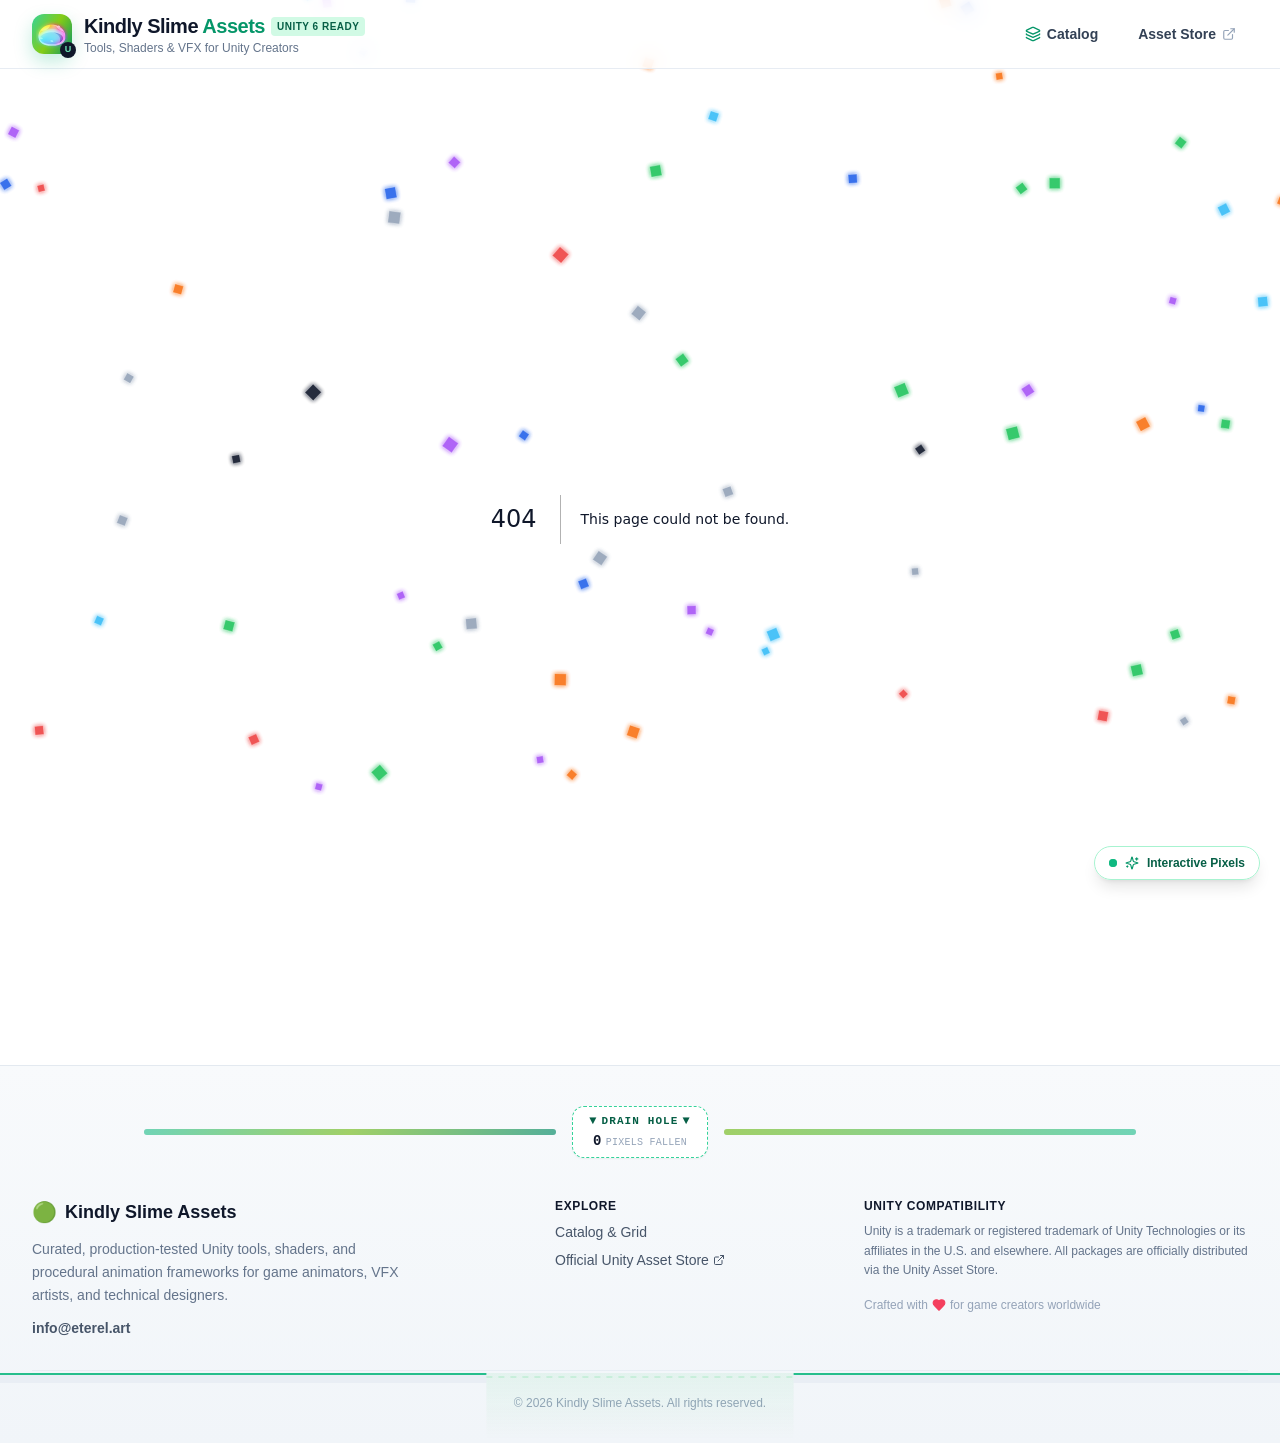
==== commit 10639d12: "add asset" ====
--- a/404/index.html
+++ b/404/index.html
@@ -1 +1 @@
-<!DOCTYPE html><!--ztet3dwQDNvOtqGVZlJlg--><html lang="en" data-theme="slime"><head><meta charSet="utf-8"/><meta name="viewport" content="width=device-width, initial-scale=1"/><link rel="preload" as="image" href="/uploads/favicon-1792960924806.png"/><link rel="stylesheet" href="/_next/static/css/ccb2f82086b17821.css" data-precedence="next"/><link rel="preload" as="script" fetchPriority="low" href="/_next/static/chunks/webpack-4772d34723bd25e0.js"/><script src="/_next/static/chunks/4bd1b696-c023c6e3521b1417.js" async=""></script><script src="/_next/static/chunks/255-a85cef9cc3a04b12.js" async=""></script><script src="/_next/static/chunks/main-app-7085bcf40c44cc89.js" async=""></script><script src="/_next/static/chunks/467-fa972514f9c76bc9.js" async=""></script><script src="/_next/static/chunks/app/layout-8eebef2918df554c.js" async=""></script><meta name="robots" content="noindex"/><title>404: This page could not be found.</title><title>Kindly Slime Assets - Unity Asset Store Catalog &amp; VFX Tools</title><meta name="description" content="Curated collection of game development tools, procedural animation systems, elemental VFX shaders, and retro screen filters for Unity creators."/><link rel="canonical" href="https://ks-assets.eterel.art/"/><meta property="og:title" content="Kindly Slime Assets - Unity Asset Store Catalog &amp; VFX Tools"/><meta property="og:description" content="Curated collection of game development tools, procedural animation systems, elemental VFX shaders, and retro screen filters for Unity creators."/><meta property="og:url" content="https://ks-assets.eterel.art/"/><meta property="og:site_name" content="Kindly Slime Assets"/><meta property="og:type" content="website"/><meta name="twitter:card" content="summary"/><meta name="twitter:title" content="Kindly Slime Assets - Unity Asset Store Catalog &amp; VFX Tools"/><meta name="twitter:description" content="Curated collection of game development tools, procedural animation systems, elemental VFX shaders, and retro screen filters for Unity creators."/><link rel="shortcut icon" href="/favicon.ico"/><link rel="icon" href="/uploads/favicon-1792960924806.png"/><link rel="icon" href="/favicon.ico" type="image/x-icon" sizes="64x64"/><link rel="apple-touch-icon" href="/uploads/favicon-1792960924806.png"/><script src="/_next/static/chunks/polyfills-42372ed130431b0a.js" noModule=""></script></head><body class="relative min-h-screen text-slate-900 antialiased flex flex-col justify-between"><div hidden=""><!--$--><!--/$--></div><canvas class="pointer-events-none absolute left-0 top-0 z-10 block w-full opacity-90"></canvas><div class="fixed bottom-5 right-5 z-40"><button class="accent-border hover-accent-border hover-accent-bg-pale accent-text-strong group flex items-center gap-2 rounded-full border bg-white/95 px-3.5 py-2 text-xs font-semibold shadow-lg backdrop-blur-md hover:shadow-xl transition-all" title="Open Interactive Pixel Physics Settings"><span class="relative flex h-2 w-2"><span class="accent-bg absolute inline-flex h-full w-full animate-ping rounded-full opacity-75"></span><span class="accent-bg relative inline-flex h-2 w-2 rounded-full"></span></span><svg xmlns="http://www.w3.org/2000/svg" width="24" height="24" viewBox="0 0 24 24" fill="none" stroke="currentColor" stroke-width="2" stroke-linecap="round" stroke-linejoin="round" class="lucide lucide-sparkles accent-text h-3.5 w-3.5 transition-transform group-hover:rotate-12"><path d="M9.937 15.5A2 2 0 0 0 8.5 14.063l-6.135-1.582a.5.5 0 0 1 0-.962L8.5 9.936A2 2 0 0 0 9.937 8.5l1.582-6.135a.5.5 0 0 1 .963 0L14.063 8.5A2 2 0 0 0 15.5 9.937l6.135 1.581a.5.5 0 0 1 0 .964L15.5 14.063a2 2 0 0 0-1.437 1.437l-1.582 6.135a.5.5 0 0 1-.963 0z"></path><path d="M20 3v4"></path><path d="M22 5h-4"></path><path d="M4 17v2"></path><path d="M5 18H3"></path></svg><span>Interactive Pixels</span></button></div><header class="sticky top-0 z-30 w-full border-b border-slate-200/80 bg-white/85 backdrop-blur-md transition-all"><div class="mx-auto flex max-w-7xl items-center justify-between px-4 py-3 sm:px-6 lg:px-8"><a class="group flex items-center gap-3" href="/"><div class="accent-gradient-bg accent-shadow relative flex h-10 w-10 items-center justify-center rounded-xl shadow-md transition-transform duration-200 group-hover:scale-105"><img src="/uploads/favicon-1792960924806.png" alt="Kindly Slime Assets" class="h-8 w-8 select-none object-contain" width="32" height="32"/><div class="accent-text-soft absolute -bottom-1 -right-1 flex h-4 w-4 items-center justify-center rounded-full bg-slate-900 text-[9px] font-black">U</div></div><div class="flex flex-col"><div class="flex items-center gap-1.5"><span class="font-extrabold tracking-tight text-slate-900 text-lg sm:text-xl">Kindly Slime<!-- --> <span class="accent-text">Assets</span></span><span class="accent-surface accent-text-strong hidden rounded px-1.5 py-0.5 text-[10px] font-bold uppercase tracking-wider sm:inline-block">Unity 6 Ready</span></div><p class="text-xs text-slate-500 font-medium">Tools, Shaders &amp; VFX for Unity Creators</p></div></a><div class="flex items-center gap-2 sm:gap-4"><a class="flex items-center gap-1.5 rounded-lg px-3 py-1.5 text-sm font-semibold text-slate-700 hover:bg-slate-100 hover:text-slate-900 transition-colors" href="/"><svg xmlns="http://www.w3.org/2000/svg" width="24" height="24" viewBox="0 0 24 24" fill="none" stroke="currentColor" stroke-width="2" stroke-linecap="round" stroke-linejoin="round" class="lucide lucide-layers accent-text h-4 w-4"><path d="M12.83 2.18a2 2 0 0 0-1.66 0L2.6 6.08a1 1 0 0 0 0 1.83l8.58 3.91a2 2 0 0 0 1.66 0l8.58-3.9a1 1 0 0 0 0-1.83z"></path><path d="M2 12a1 1 0 0 0 .58.91l8.6 3.91a2 2 0 0 0 1.65 0l8.58-3.9A1 1 0 0 0 22 12"></path><path d="M2 17a1 1 0 0 0 .58.91l8.6 3.91a2 2 0 0 0 1.65 0l8.58-3.9A1 1 0 0 0 22 17"></path></svg><span class="hidden sm:inline">Catalog</span></a><a href="https://assetstore.unity.com" target="_blank" rel="noopener noreferrer" class="flex items-center gap-1.5 rounded-lg px-3 py-1.5 text-sm font-semibold text-slate-700 hover:bg-slate-100 hover:text-slate-900 transition-colors"><span class="hidden sm:inline">Asset Store</span><svg xmlns="http://www.w3.org/2000/svg" width="24" height="24" viewBox="0 0 24 24" fill="none" stroke="currentColor" stroke-width="2" stroke-linecap="round" stroke-linejoin="round" class="lucide lucide-external-link h-3.5 w-3.5 text-slate-400"><path d="M15 3h6v6"></path><path d="M10 14 21 3"></path><path d="M18 13v6a2 2 0 0 1-2 2H5a2 2 0 0 1-2-2V8a2 2 0 0 1 2-2h6"></path></svg></a></div></div></header><main class="relative z-20 flex-1"><div style="font-family:system-ui,&quot;Segoe UI&quot;,Roboto,Helvetica,Arial,sans-serif,&quot;Apple Color Emoji&quot;,&quot;Segoe UI Emoji&quot;;height:100vh;text-align:center;display:flex;flex-direction:column;align-items:center;justify-content:center"><div><style>body{color:#000;background:#fff;margin:0}.next-error-h1{border-right:1px solid rgba(0,0,0,.3)}@media (prefers-color-scheme:dark){body{color:#fff;background:#000}.next-error-h1{border-right:1px solid rgba(255,255,255,.3)}}</style><h1 class="next-error-h1" style="display:inline-block;margin:0 20px 0 0;padding:0 23px 0 0;font-size:24px;font-weight:500;vertical-align:top;line-height:49px">404</h1><div style="display:inline-block"><h2 style="font-size:14px;font-weight:400;line-height:49px;margin:0">This page could not be found.</h2></div></div></div><!--$--><!--/$--></main><footer class="relative mt-24 w-full overflow-hidden border-t border-slate-200/90 bg-gradient-to-b from-slate-50 to-slate-100 pt-10 pb-8 text-slate-600"><div class="relative mx-auto mb-10 max-w-5xl px-4"><div class="flex items-center justify-between gap-4 text-xs font-mono text-slate-400"><div class="h-1.5 flex-1 rounded-full bg-slate-300 relative overflow-hidden"><div class="accent-gradient-bg absolute inset-0 opacity-60"></div></div><div class="accent-border-strong flex flex-col items-center px-4 py-1.5 rounded-xl border border-dashed bg-white shadow-sm text-center"><span class="accent-text-strong text-[11px] font-bold uppercase tracking-widest flex items-center gap-1"><span class="inline-block animate-bounce text-xs">▼</span>DRAIN HOLE<span class="inline-block animate-bounce text-xs">▼</span></span><span class="mt-0.5 flex items-baseline gap-1 text-[10px] uppercase tracking-wide text-slate-400"><strong class="text-sm font-black tabular-nums text-slate-900">0</strong>pixels fallen</span></div><div class="h-1.5 flex-1 rounded-full bg-slate-300 relative overflow-hidden"><div class="accent-gradient-bg-reverse absolute inset-0 opacity-60"></div></div></div></div><div class="mx-auto max-w-7xl px-4 sm:px-6 lg:px-8"><div class="grid grid-cols-1 gap-8 md:grid-cols-3"><div class="flex flex-col gap-3"><div class="flex items-center gap-2 font-extrabold text-slate-900 text-lg"><span class="text-xl">🟢</span><span>Kindly Slime Assets</span></div><p class="text-sm text-slate-500 leading-relaxed">Curated, production-tested Unity tools, shaders, and procedural animation frameworks for game animators, VFX artists, and technical designers.</p><a href="mailto:info@eterel.art" class="hover-accent-text w-fit text-sm font-semibold text-slate-600 transition-colors">info@eterel.art</a></div><div class="flex flex-col gap-2 md:items-center"><div class="flex flex-col gap-2"><h4 class="text-xs font-bold uppercase tracking-wider text-slate-900">Explore</h4><a class="hover-accent-text text-sm transition-colors" href="/">Catalog &amp; Grid</a><a href="https://assetstore.unity.com" target="_blank" rel="noopener noreferrer" class="hover-accent-text inline-flex items-center gap-1 text-sm transition-colors">Official Unity Asset Store <svg xmlns="http://www.w3.org/2000/svg" width="24" height="24" viewBox="0 0 24 24" fill="none" stroke="currentColor" stroke-width="2" stroke-linecap="round" stroke-linejoin="round" class="lucide lucide-external-link h-3 w-3"><path d="M15 3h6v6"></path><path d="M10 14 21 3"></path><path d="M18 13v6a2 2 0 0 1-2 2H5a2 2 0 0 1-2-2V8a2 2 0 0 1 2-2h6"></path></svg></a></div></div><div class="flex flex-col gap-2"><h4 class="text-xs font-bold uppercase tracking-wider text-slate-900">Unity Compatibility</h4><p class="text-xs text-slate-500 leading-relaxed">Unity is a trademark or registered trademark of Unity Technologies or its affiliates in the U.S. and elsewhere. All packages are officially distributed via the Unity Asset Store.</p><div class="mt-2 flex items-center gap-1 text-xs text-slate-400"><span>Crafted with</span><svg xmlns="http://www.w3.org/2000/svg" width="24" height="24" viewBox="0 0 24 24" fill="none" stroke="currentColor" stroke-width="2" stroke-linecap="round" stroke-linejoin="round" class="lucide lucide-heart h-3.5 w-3.5 text-rose-500 fill-rose-500"><path d="M19 14c1.49-1.46 3-3.21 3-5.5A5.5 5.5 0 0 0 16.5 3c-1.76 0-3 .5-4.5 2-1.5-1.5-2.74-2-4.5-2A5.5 5.5 0 0 0 2 8.5c0 2.3 1.5 4.05 3 5.5l7 7Z"></path></svg><span>for game creators worldwide</span></div></div></div><div class="mt-8 border-t border-slate-200/60 pt-6 text-center text-xs text-slate-400">© <!-- -->2026<!-- --> <!-- -->Kindly Slime Assets. All rights reserved.</div></div></footer><script src="/_next/static/chunks/webpack-4772d34723bd25e0.js" id="_R_" async=""></script><script>(self.__next_f=self.__next_f||[]).push([0])</script><script>self.__next_f.push([1,"1:\"$Sreact.fragment\"\n2:I[3754,[\"467\",\"static/chunks/467-fa972514f9c76bc9.js\",\"177\",\"static/chunks/app/layout-8eebef2918df554c.js\"],\"default\"]\n3:I[63,[\"467\",\"static/chunks/467-fa972514f9c76bc9.js\",\"177\",\"static/chunks/app/layout-8eebef2918df554c.js\"],\"default\"]\n4:I[9766,[],\"\"]\n5:I[8924,[],\"\"]\n6:I[1544,[\"467\",\"static/chunks/467-fa972514f9c76bc9.js\",\"177\",\"static/chunks/app/layout-8eebef2918df554c.js\"],\"default\"]\n7:I[4431,[],\"OutletBoundary\"]\n9:I[5278,[],\"AsyncMetadataOutlet\"]\nb:I[4431,[],\"ViewportBoundary\"]\nd:I[4431,[],\"MetadataBoundary\"]\ne:\"$Sreact.suspense\"\n10:I[7150,[],\"\"]\n:HL[\"/_next/static/css/ccb2f82086b17821.css\",\"style\"]\n"])</script><script>self.__next_f.push([1,"0:{\"P\":null,\"b\":\"ztet3dwQDNvOtqGVZlJlg\",\"p\":\"\",\"c\":[\"\",\"_not-found\",\"\"],\"i\":false,\"f\":[[[\"\",{\"children\":[\"/_not-found\",{\"children\":[\"__PAGE__\",{}]}]},\"$undefined\",\"$undefined\",true],[\"\",[\"$\",\"$1\",\"c\",{\"children\":[[[\"$\",\"link\",\"0\",{\"rel\":\"stylesheet\",\"href\":\"/_next/static/css/ccb2f82086b17821.css\",\"precedence\":\"next\",\"crossOrigin\":\"$undefined\",\"nonce\":\"$undefined\"}]],[\"$\",\"html\",null,{\"lang\":\"en\",\"data-theme\":\"slime\",\"children\":[\"$\",\"body\",null,{\"className\":\"relative min-h-screen text-slate-900 antialiased flex flex-col justify-between\",\"children\":[[\"$\",\"$L2\",null,{}],[\"$\",\"$L3\",null,{}],[\"$\",\"main\",null,{\"className\":\"relative z-20 flex-1\",\"children\":[\"$\",\"$L4\",null,{\"parallelRouterKey\":\"children\",\"error\":\"$undefined\",\"errorStyles\":\"$undefined\",\"errorScripts\":\"$undefined\",\"template\":[\"$\",\"$L5\",null,{}],\"templateStyles\":\"$undefined\",\"templateScripts\":\"$undefined\",\"notFound\":\"$undefined\",\"forbidden\":\"$undefined\",\"unauthorized\":\"$undefined\"}]}],[\"$\",\"$L6\",null,{}]]}]}]]}],{\"children\":[\"/_not-found\",[\"$\",\"$1\",\"c\",{\"children\":[null,[\"$\",\"$L4\",null,{\"parallelRouterKey\":\"children\",\"error\":\"$undefined\",\"errorStyles\":\"$undefined\",\"errorScripts\":\"$undefined\",\"template\":[\"$\",\"$L5\",null,{}],\"templateStyles\":\"$undefined\",\"templateScripts\":\"$undefined\",\"notFound\":\"$undefined\",\"forbidden\":\"$undefined\",\"unauthorized\":\"$undefined\"}]]}],{\"children\":[\"__PAGE__\",[\"$\",\"$1\",\"c\",{\"children\":[[[\"$\",\"title\",null,{\"children\":\"404: This page could not be found.\"}],[\"$\",\"div\",null,{\"style\":{\"fontFamily\":\"system-ui,\\\"Segoe UI\\\",Roboto,Helvetica,Arial,sans-serif,\\\"Apple Color Emoji\\\",\\\"Segoe UI Emoji\\\"\",\"height\":\"100vh\",\"textAlign\":\"center\",\"display\":\"flex\",\"flexDirection\":\"column\",\"alignItems\":\"center\",\"justifyContent\":\"center\"},\"children\":[\"$\",\"div\",null,{\"children\":[[\"$\",\"style\",null,{\"dangerouslySetInnerHTML\":{\"__html\":\"body{color:#000;background:#fff;margin:0}.next-error-h1{border-right:1px solid rgba(0,0,0,.3)}@media (prefers-color-scheme:dark){body{color:#fff;background:#000}.next-error-h1{border-right:1px solid rgba(255,255,255,.3)}}\"}}],[\"$\",\"h1\",null,{\"className\":\"next-error-h1\",\"style\":{\"display\":\"inline-block\",\"margin\":\"0 20px 0 0\",\"padding\":\"0 23px 0 0\",\"fontSize\":24,\"fontWeight\":500,\"verticalAlign\":\"top\",\"lineHeight\":\"49px\"},\"children\":404}],[\"$\",\"div\",null,{\"style\":{\"display\":\"inline-block\"},\"children\":[\"$\",\"h2\",null,{\"style\":{\"fontSize\":14,\"fontWeight\":400,\"lineHeight\":\"49px\",\"margin\":0},\"children\":\"This page could not be found.\"}]}]]}]}]],null,[\"$\",\"$L7\",null,{\"children\":[\"$L8\",[\"$\",\"$L9\",null,{\"promise\":\"$@a\"}]]}]]}],{},null,false]},null,false]},null,false],[\"$\",\"$1\",\"h\",{\"children\":[[\"$\",\"meta\",null,{\"name\":\"robots\",\"content\":\"noindex\"}],[[\"$\",\"$Lb\",null,{\"children\":\"$Lc\"}],null],[\"$\",\"$Ld\",null,{\"children\":[\"$\",\"div\",null,{\"hidden\":true,\"children\":[\"$\",\"$e\",null,{\"fallback\":null,\"children\":\"$Lf\"}]}]}]]}],false]],\"m\":\"$undefined\",\"G\":[\"$10\",[]],\"s\":false,\"S\":true}\n"])</script><script>self.__next_f.push([1,"c:[[\"$\",\"meta\",\"0\",{\"charSet\":\"utf-8\"}],[\"$\",\"meta\",\"1\",{\"name\":\"viewport\",\"content\":\"width=device-width, initial-scale=1\"}]]\n8:null\n"])</script><script>self.__next_f.push([1,"11:I[622,[],\"IconMark\"]\n"])</script><script>self.__next_f.push([1,"a:{\"metadata\":[[\"$\",\"title\",\"0\",{\"children\":\"Kindly Slime Assets - Unity Asset Store Catalog \u0026 VFX Tools\"}],[\"$\",\"meta\",\"1\",{\"name\":\"description\",\"content\":\"Curated collection of game development tools, procedural animation systems, elemental VFX shaders, and retro screen filters for Unity creators.\"}],[\"$\",\"link\",\"2\",{\"rel\":\"canonical\",\"href\":\"https://ks-assets.eterel.art/\"}],[\"$\",\"meta\",\"3\",{\"property\":\"og:title\",\"content\":\"Kindly Slime Assets - Unity Asset Store Catalog \u0026 VFX Tools\"}],[\"$\",\"meta\",\"4\",{\"property\":\"og:description\",\"content\":\"Curated collection of game development tools, procedural animation systems, elemental VFX shaders, and retro screen filters for Unity creators.\"}],[\"$\",\"meta\",\"5\",{\"property\":\"og:url\",\"content\":\"https://ks-assets.eterel.art/\"}],[\"$\",\"meta\",\"6\",{\"property\":\"og:site_name\",\"content\":\"Kindly Slime Assets\"}],[\"$\",\"meta\",\"7\",{\"property\":\"og:type\",\"content\":\"website\"}],[\"$\",\"meta\",\"8\",{\"name\":\"twitter:card\",\"content\":\"summary\"}],[\"$\",\"meta\",\"9\",{\"name\":\"twitter:title\",\"content\":\"Kindly Slime Assets - Unity Asset Store Catalog \u0026 VFX Tools\"}],[\"$\",\"meta\",\"10\",{\"name\":\"twitter:description\",\"content\":\"Curated collection of game development tools, procedural animation systems, elemental VFX shaders, and retro screen filters for Unity creators.\"}],[\"$\",\"link\",\"11\",{\"rel\":\"shortcut icon\",\"href\":\"/favicon.ico\"}],[\"$\",\"link\",\"12\",{\"rel\":\"icon\",\"href\":\"/uploads/favicon-1792960924806.png\"}],[\"$\",\"link\",\"13\",{\"rel\":\"icon\",\"href\":\"/favicon.ico\",\"type\":\"image/x-icon\",\"sizes\":\"64x64\"}],[\"$\",\"link\",\"14\",{\"rel\":\"apple-touch-icon\",\"href\":\"/uploads/favicon-1792960924806.png\"}],[\"$\",\"$L11\",\"15\",{}]],\"error\":null,\"digest\":\"$undefined\"}\n"])</script><script>self.__next_f.push([1,"f:\"$a:metadata\"\n"])</script></body></html>+<!DOCTYPE html><!--zYcgMd3l_yxbeweFULJZI--><html lang="en" data-theme="slime"><head><meta charSet="utf-8"/><meta name="viewport" content="width=device-width, initial-scale=1"/><link rel="preload" as="image" href="/uploads/favicon-1792960924806.png"/><link rel="stylesheet" href="/_next/static/css/ccb2f82086b17821.css" data-precedence="next"/><link rel="preload" as="script" fetchPriority="low" href="/_next/static/chunks/webpack-4772d34723bd25e0.js"/><script src="/_next/static/chunks/4bd1b696-c023c6e3521b1417.js" async=""></script><script src="/_next/static/chunks/255-a85cef9cc3a04b12.js" async=""></script><script src="/_next/static/chunks/main-app-7085bcf40c44cc89.js" async=""></script><script src="/_next/static/chunks/467-fa972514f9c76bc9.js" async=""></script><script src="/_next/static/chunks/app/layout-8eebef2918df554c.js" async=""></script><meta name="robots" content="noindex"/><title>404: This page could not be found.</title><title>Kindly Slime Assets - Unity Asset Store Catalog &amp; VFX Tools</title><meta name="description" content="Curated collection of game development tools, procedural animation systems, elemental VFX shaders, and retro screen filters for Unity creators."/><link rel="canonical" href="https://ks-assets.eterel.art/"/><meta property="og:title" content="Kindly Slime Assets - Unity Asset Store Catalog &amp; VFX Tools"/><meta property="og:description" content="Curated collection of game development tools, procedural animation systems, elemental VFX shaders, and retro screen filters for Unity creators."/><meta property="og:url" content="https://ks-assets.eterel.art/"/><meta property="og:site_name" content="Kindly Slime Assets"/><meta property="og:type" content="website"/><meta name="twitter:card" content="summary"/><meta name="twitter:title" content="Kindly Slime Assets - Unity Asset Store Catalog &amp; VFX Tools"/><meta name="twitter:description" content="Curated collection of game development tools, procedural animation systems, elemental VFX shaders, and retro screen filters for Unity creators."/><link rel="shortcut icon" href="/favicon.ico"/><link rel="icon" href="/uploads/favicon-1792960924806.png"/><link rel="icon" href="/favicon.ico" type="image/x-icon" sizes="64x64"/><link rel="apple-touch-icon" href="/uploads/favicon-1792960924806.png"/><script src="/_next/static/chunks/polyfills-42372ed130431b0a.js" noModule=""></script></head><body class="relative min-h-screen text-slate-900 antialiased flex flex-col justify-between"><div hidden=""><!--$--><!--/$--></div><canvas class="pointer-events-none absolute left-0 top-0 z-10 block w-full opacity-90"></canvas><div class="fixed bottom-5 right-5 z-40"><button class="accent-border hover-accent-border hover-accent-bg-pale accent-text-strong group flex items-center gap-2 rounded-full border bg-white/95 px-3.5 py-2 text-xs font-semibold shadow-lg backdrop-blur-md hover:shadow-xl transition-all" title="Open Interactive Pixel Physics Settings"><span class="relative flex h-2 w-2"><span class="accent-bg absolute inline-flex h-full w-full animate-ping rounded-full opacity-75"></span><span class="accent-bg relative inline-flex h-2 w-2 rounded-full"></span></span><svg xmlns="http://www.w3.org/2000/svg" width="24" height="24" viewBox="0 0 24 24" fill="none" stroke="currentColor" stroke-width="2" stroke-linecap="round" stroke-linejoin="round" class="lucide lucide-sparkles accent-text h-3.5 w-3.5 transition-transform group-hover:rotate-12"><path d="M9.937 15.5A2 2 0 0 0 8.5 14.063l-6.135-1.582a.5.5 0 0 1 0-.962L8.5 9.936A2 2 0 0 0 9.937 8.5l1.582-6.135a.5.5 0 0 1 .963 0L14.063 8.5A2 2 0 0 0 15.5 9.937l6.135 1.581a.5.5 0 0 1 0 .964L15.5 14.063a2 2 0 0 0-1.437 1.437l-1.582 6.135a.5.5 0 0 1-.963 0z"></path><path d="M20 3v4"></path><path d="M22 5h-4"></path><path d="M4 17v2"></path><path d="M5 18H3"></path></svg><span>Interactive Pixels</span></button></div><header class="sticky top-0 z-30 w-full border-b border-slate-200/80 bg-white/85 backdrop-blur-md transition-all"><div class="mx-auto flex max-w-7xl items-center justify-between px-4 py-3 sm:px-6 lg:px-8"><a class="group flex items-center gap-3" href="/"><div class="accent-gradient-bg accent-shadow relative flex h-10 w-10 items-center justify-center rounded-xl shadow-md transition-transform duration-200 group-hover:scale-105"><img src="/uploads/favicon-1792960924806.png" alt="Kindly Slime Assets" class="h-8 w-8 select-none object-contain" width="32" height="32"/><div class="accent-text-soft absolute -bottom-1 -right-1 flex h-4 w-4 items-center justify-center rounded-full bg-slate-900 text-[9px] font-black">U</div></div><div class="flex flex-col"><div class="flex items-center gap-1.5"><span class="font-extrabold tracking-tight text-slate-900 text-lg sm:text-xl">Kindly Slime<!-- --> <span class="accent-text">Assets</span></span><span class="accent-surface accent-text-strong hidden rounded px-1.5 py-0.5 text-[10px] font-bold uppercase tracking-wider sm:inline-block">Unity 6 Ready</span></div><p class="text-xs text-slate-500 font-medium">Tools, Shaders &amp; VFX for Unity Creators</p></div></a><div class="flex items-center gap-2 sm:gap-4"><a class="flex items-center gap-1.5 rounded-lg px-3 py-1.5 text-sm font-semibold text-slate-700 hover:bg-slate-100 hover:text-slate-900 transition-colors" href="/"><svg xmlns="http://www.w3.org/2000/svg" width="24" height="24" viewBox="0 0 24 24" fill="none" stroke="currentColor" stroke-width="2" stroke-linecap="round" stroke-linejoin="round" class="lucide lucide-layers accent-text h-4 w-4"><path d="M12.83 2.18a2 2 0 0 0-1.66 0L2.6 6.08a1 1 0 0 0 0 1.83l8.58 3.91a2 2 0 0 0 1.66 0l8.58-3.9a1 1 0 0 0 0-1.83z"></path><path d="M2 12a1 1 0 0 0 .58.91l8.6 3.91a2 2 0 0 0 1.65 0l8.58-3.9A1 1 0 0 0 22 12"></path><path d="M2 17a1 1 0 0 0 .58.91l8.6 3.91a2 2 0 0 0 1.65 0l8.58-3.9A1 1 0 0 0 22 17"></path></svg><span class="hidden sm:inline">Catalog</span></a><a href="https://assetstore.unity.com" target="_blank" rel="noopener noreferrer" class="flex items-center gap-1.5 rounded-lg px-3 py-1.5 text-sm font-semibold text-slate-700 hover:bg-slate-100 hover:text-slate-900 transition-colors"><span class="hidden sm:inline">Asset Store</span><svg xmlns="http://www.w3.org/2000/svg" width="24" height="24" viewBox="0 0 24 24" fill="none" stroke="currentColor" stroke-width="2" stroke-linecap="round" stroke-linejoin="round" class="lucide lucide-external-link h-3.5 w-3.5 text-slate-400"><path d="M15 3h6v6"></path><path d="M10 14 21 3"></path><path d="M18 13v6a2 2 0 0 1-2 2H5a2 2 0 0 1-2-2V8a2 2 0 0 1 2-2h6"></path></svg></a></div></div></header><main class="relative z-20 flex-1"><div style="font-family:system-ui,&quot;Segoe UI&quot;,Roboto,Helvetica,Arial,sans-serif,&quot;Apple Color Emoji&quot;,&quot;Segoe UI Emoji&quot;;height:100vh;text-align:center;display:flex;flex-direction:column;align-items:center;justify-content:center"><div><style>body{color:#000;background:#fff;margin:0}.next-error-h1{border-right:1px solid rgba(0,0,0,.3)}@media (prefers-color-scheme:dark){body{color:#fff;background:#000}.next-error-h1{border-right:1px solid rgba(255,255,255,.3)}}</style><h1 class="next-error-h1" style="display:inline-block;margin:0 20px 0 0;padding:0 23px 0 0;font-size:24px;font-weight:500;vertical-align:top;line-height:49px">404</h1><div style="display:inline-block"><h2 style="font-size:14px;font-weight:400;line-height:49px;margin:0">This page could not be found.</h2></div></div></div><!--$--><!--/$--></main><footer class="relative mt-24 w-full overflow-hidden border-t border-slate-200/90 bg-gradient-to-b from-slate-50 to-slate-100 pt-10 pb-8 text-slate-600"><div class="relative mx-auto mb-10 max-w-5xl px-4"><div class="flex items-center justify-between gap-4 text-xs font-mono text-slate-400"><div class="h-1.5 flex-1 rounded-full bg-slate-300 relative overflow-hidden"><div class="accent-gradient-bg absolute inset-0 opacity-60"></div></div><div class="accent-border-strong flex flex-col items-center px-4 py-1.5 rounded-xl border border-dashed bg-white shadow-sm text-center"><span class="accent-text-strong text-[11px] font-bold uppercase tracking-widest flex items-center gap-1"><span class="inline-block animate-bounce text-xs">▼</span>DRAIN HOLE<span class="inline-block animate-bounce text-xs">▼</span></span><span class="mt-0.5 flex items-baseline gap-1 text-[10px] uppercase tracking-wide text-slate-400"><strong class="text-sm font-black tabular-nums text-slate-900">0</strong>pixels fallen</span></div><div class="h-1.5 flex-1 rounded-full bg-slate-300 relative overflow-hidden"><div class="accent-gradient-bg-reverse absolute inset-0 opacity-60"></div></div></div></div><div class="mx-auto max-w-7xl px-4 sm:px-6 lg:px-8"><div class="grid grid-cols-1 gap-8 md:grid-cols-3"><div class="flex flex-col gap-3"><div class="flex items-center gap-2 font-extrabold text-slate-900 text-lg"><span class="text-xl">🟢</span><span>Kindly Slime Assets</span></div><p class="text-sm text-slate-500 leading-relaxed">Curated, production-tested Unity tools, shaders, and procedural animation frameworks for game animators, VFX artists, and technical designers.</p><a href="mailto:info@eterel.art" class="hover-accent-text w-fit text-sm font-semibold text-slate-600 transition-colors">info@eterel.art</a></div><div class="flex flex-col gap-2 md:items-center"><div class="flex flex-col gap-2"><h4 class="text-xs font-bold uppercase tracking-wider text-slate-900">Explore</h4><a class="hover-accent-text text-sm transition-colors" href="/">Catalog &amp; Grid</a><a href="https://assetstore.unity.com" target="_blank" rel="noopener noreferrer" class="hover-accent-text inline-flex items-center gap-1 text-sm transition-colors">Official Unity Asset Store <svg xmlns="http://www.w3.org/2000/svg" width="24" height="24" viewBox="0 0 24 24" fill="none" stroke="currentColor" stroke-width="2" stroke-linecap="round" stroke-linejoin="round" class="lucide lucide-external-link h-3 w-3"><path d="M15 3h6v6"></path><path d="M10 14 21 3"></path><path d="M18 13v6a2 2 0 0 1-2 2H5a2 2 0 0 1-2-2V8a2 2 0 0 1 2-2h6"></path></svg></a></div></div><div class="flex flex-col gap-2"><h4 class="text-xs font-bold uppercase tracking-wider text-slate-900">Unity Compatibility</h4><p class="text-xs text-slate-500 leading-relaxed">Unity is a trademark or registered trademark of Unity Technologies or its affiliates in the U.S. and elsewhere. All packages are officially distributed via the Unity Asset Store.</p><div class="mt-2 flex items-center gap-1 text-xs text-slate-400"><span>Crafted with</span><svg xmlns="http://www.w3.org/2000/svg" width="24" height="24" viewBox="0 0 24 24" fill="none" stroke="currentColor" stroke-width="2" stroke-linecap="round" stroke-linejoin="round" class="lucide lucide-heart h-3.5 w-3.5 text-rose-500 fill-rose-500"><path d="M19 14c1.49-1.46 3-3.21 3-5.5A5.5 5.5 0 0 0 16.5 3c-1.76 0-3 .5-4.5 2-1.5-1.5-2.74-2-4.5-2A5.5 5.5 0 0 0 2 8.5c0 2.3 1.5 4.05 3 5.5l7 7Z"></path></svg><span>for game creators worldwide</span></div></div></div><div class="mt-8 border-t border-slate-200/60 pt-6 text-center text-xs text-slate-400">© <!-- -->2026<!-- --> <!-- -->Kindly Slime Assets. All rights reserved.</div></div></footer><script src="/_next/static/chunks/webpack-4772d34723bd25e0.js" id="_R_" async=""></script><script>(self.__next_f=self.__next_f||[]).push([0])</script><script>self.__next_f.push([1,"1:\"$Sreact.fragment\"\n2:I[3754,[\"467\",\"static/chunks/467-fa972514f9c76bc9.js\",\"177\",\"static/chunks/app/layout-8eebef2918df554c.js\"],\"default\"]\n3:I[63,[\"467\",\"static/chunks/467-fa972514f9c76bc9.js\",\"177\",\"static/chunks/app/layout-8eebef2918df554c.js\"],\"default\"]\n4:I[9766,[],\"\"]\n5:I[8924,[],\"\"]\n6:I[1544,[\"467\",\"static/chunks/467-fa972514f9c76bc9.js\",\"177\",\"static/chunks/app/layout-8eebef2918df554c.js\"],\"default\"]\n7:I[4431,[],\"OutletBoundary\"]\n9:I[5278,[],\"AsyncMetadataOutlet\"]\nb:I[4431,[],\"ViewportBoundary\"]\nd:I[4431,[],\"MetadataBoundary\"]\ne:\"$Sreact.suspense\"\n10:I[7150,[],\"\"]\n:HL[\"/_next/static/css/ccb2f82086b17821.css\",\"style\"]\n"])</script><script>self.__next_f.push([1,"0:{\"P\":null,\"b\":\"zYcgMd3l-yxbeweFULJZI\",\"p\":\"\",\"c\":[\"\",\"_not-found\",\"\"],\"i\":false,\"f\":[[[\"\",{\"children\":[\"/_not-found\",{\"children\":[\"__PAGE__\",{}]}]},\"$undefined\",\"$undefined\",true],[\"\",[\"$\",\"$1\",\"c\",{\"children\":[[[\"$\",\"link\",\"0\",{\"rel\":\"stylesheet\",\"href\":\"/_next/static/css/ccb2f82086b17821.css\",\"precedence\":\"next\",\"crossOrigin\":\"$undefined\",\"nonce\":\"$undefined\"}]],[\"$\",\"html\",null,{\"lang\":\"en\",\"data-theme\":\"slime\",\"children\":[\"$\",\"body\",null,{\"className\":\"relative min-h-screen text-slate-900 antialiased flex flex-col justify-between\",\"children\":[[\"$\",\"$L2\",null,{}],[\"$\",\"$L3\",null,{}],[\"$\",\"main\",null,{\"className\":\"relative z-20 flex-1\",\"children\":[\"$\",\"$L4\",null,{\"parallelRouterKey\":\"children\",\"error\":\"$undefined\",\"errorStyles\":\"$undefined\",\"errorScripts\":\"$undefined\",\"template\":[\"$\",\"$L5\",null,{}],\"templateStyles\":\"$undefined\",\"templateScripts\":\"$undefined\",\"notFound\":\"$undefined\",\"forbidden\":\"$undefined\",\"unauthorized\":\"$undefined\"}]}],[\"$\",\"$L6\",null,{}]]}]}]]}],{\"children\":[\"/_not-found\",[\"$\",\"$1\",\"c\",{\"children\":[null,[\"$\",\"$L4\",null,{\"parallelRouterKey\":\"children\",\"error\":\"$undefined\",\"errorStyles\":\"$undefined\",\"errorScripts\":\"$undefined\",\"template\":[\"$\",\"$L5\",null,{}],\"templateStyles\":\"$undefined\",\"templateScripts\":\"$undefined\",\"notFound\":\"$undefined\",\"forbidden\":\"$undefined\",\"unauthorized\":\"$undefined\"}]]}],{\"children\":[\"__PAGE__\",[\"$\",\"$1\",\"c\",{\"children\":[[[\"$\",\"title\",null,{\"children\":\"404: This page could not be found.\"}],[\"$\",\"div\",null,{\"style\":{\"fontFamily\":\"system-ui,\\\"Segoe UI\\\",Roboto,Helvetica,Arial,sans-serif,\\\"Apple Color Emoji\\\",\\\"Segoe UI Emoji\\\"\",\"height\":\"100vh\",\"textAlign\":\"center\",\"display\":\"flex\",\"flexDirection\":\"column\",\"alignItems\":\"center\",\"justifyContent\":\"center\"},\"children\":[\"$\",\"div\",null,{\"children\":[[\"$\",\"style\",null,{\"dangerouslySetInnerHTML\":{\"__html\":\"body{color:#000;background:#fff;margin:0}.next-error-h1{border-right:1px solid rgba(0,0,0,.3)}@media (prefers-color-scheme:dark){body{color:#fff;background:#000}.next-error-h1{border-right:1px solid rgba(255,255,255,.3)}}\"}}],[\"$\",\"h1\",null,{\"className\":\"next-error-h1\",\"style\":{\"display\":\"inline-block\",\"margin\":\"0 20px 0 0\",\"padding\":\"0 23px 0 0\",\"fontSize\":24,\"fontWeight\":500,\"verticalAlign\":\"top\",\"lineHeight\":\"49px\"},\"children\":404}],[\"$\",\"div\",null,{\"style\":{\"display\":\"inline-block\"},\"children\":[\"$\",\"h2\",null,{\"style\":{\"fontSize\":14,\"fontWeight\":400,\"lineHeight\":\"49px\",\"margin\":0},\"children\":\"This page could not be found.\"}]}]]}]}]],null,[\"$\",\"$L7\",null,{\"children\":[\"$L8\",[\"$\",\"$L9\",null,{\"promise\":\"$@a\"}]]}]]}],{},null,false]},null,false]},null,false],[\"$\",\"$1\",\"h\",{\"children\":[[\"$\",\"meta\",null,{\"name\":\"robots\",\"content\":\"noindex\"}],[[\"$\",\"$Lb\",null,{\"children\":\"$Lc\"}],null],[\"$\",\"$Ld\",null,{\"children\":[\"$\",\"div\",null,{\"hidden\":true,\"children\":[\"$\",\"$e\",null,{\"fallback\":null,\"children\":\"$Lf\"}]}]}]]}],false]],\"m\":\"$undefined\",\"G\":[\"$10\",[]],\"s\":false,\"S\":true}\n"])</script><script>self.__next_f.push([1,"c:[[\"$\",\"meta\",\"0\",{\"charSet\":\"utf-8\"}],[\"$\",\"meta\",\"1\",{\"name\":\"viewport\",\"content\":\"width=device-width, initial-scale=1\"}]]\n8:null\n"])</script><script>self.__next_f.push([1,"11:I[622,[],\"IconMark\"]\n"])</script><script>self.__next_f.push([1,"a:{\"metadata\":[[\"$\",\"title\",\"0\",{\"children\":\"Kindly Slime Assets - Unity Asset Store Catalog \u0026 VFX Tools\"}],[\"$\",\"meta\",\"1\",{\"name\":\"description\",\"content\":\"Curated collection of game development tools, procedural animation systems, elemental VFX shaders, and retro screen filters for Unity creators.\"}],[\"$\",\"link\",\"2\",{\"rel\":\"canonical\",\"href\":\"https://ks-assets.eterel.art/\"}],[\"$\",\"meta\",\"3\",{\"property\":\"og:title\",\"content\":\"Kindly Slime Assets - Unity Asset Store Catalog \u0026 VFX Tools\"}],[\"$\",\"meta\",\"4\",{\"property\":\"og:description\",\"content\":\"Curated collection of game development tools, procedural animation systems, elemental VFX shaders, and retro screen filters for Unity creators.\"}],[\"$\",\"meta\",\"5\",{\"property\":\"og:url\",\"content\":\"https://ks-assets.eterel.art/\"}],[\"$\",\"meta\",\"6\",{\"property\":\"og:site_name\",\"content\":\"Kindly Slime Assets\"}],[\"$\",\"meta\",\"7\",{\"property\":\"og:type\",\"content\":\"website\"}],[\"$\",\"meta\",\"8\",{\"name\":\"twitter:card\",\"content\":\"summary\"}],[\"$\",\"meta\",\"9\",{\"name\":\"twitter:title\",\"content\":\"Kindly Slime Assets - Unity Asset Store Catalog \u0026 VFX Tools\"}],[\"$\",\"meta\",\"10\",{\"name\":\"twitter:description\",\"content\":\"Curated collection of game development tools, procedural animation systems, elemental VFX shaders, and retro screen filters for Unity creators.\"}],[\"$\",\"link\",\"11\",{\"rel\":\"shortcut icon\",\"href\":\"/favicon.ico\"}],[\"$\",\"link\",\"12\",{\"rel\":\"icon\",\"href\":\"/uploads/favicon-1792960924806.png\"}],[\"$\",\"link\",\"13\",{\"rel\":\"icon\",\"href\":\"/favicon.ico\",\"type\":\"image/x-icon\",\"sizes\":\"64x64\"}],[\"$\",\"link\",\"14\",{\"rel\":\"apple-touch-icon\",\"href\":\"/uploads/favicon-1792960924806.png\"}],[\"$\",\"$L11\",\"15\",{}]],\"error\":null,\"digest\":\"$undefined\"}\n"])</script><script>self.__next_f.push([1,"f:\"$a:metadata\"\n"])</script></body></html>
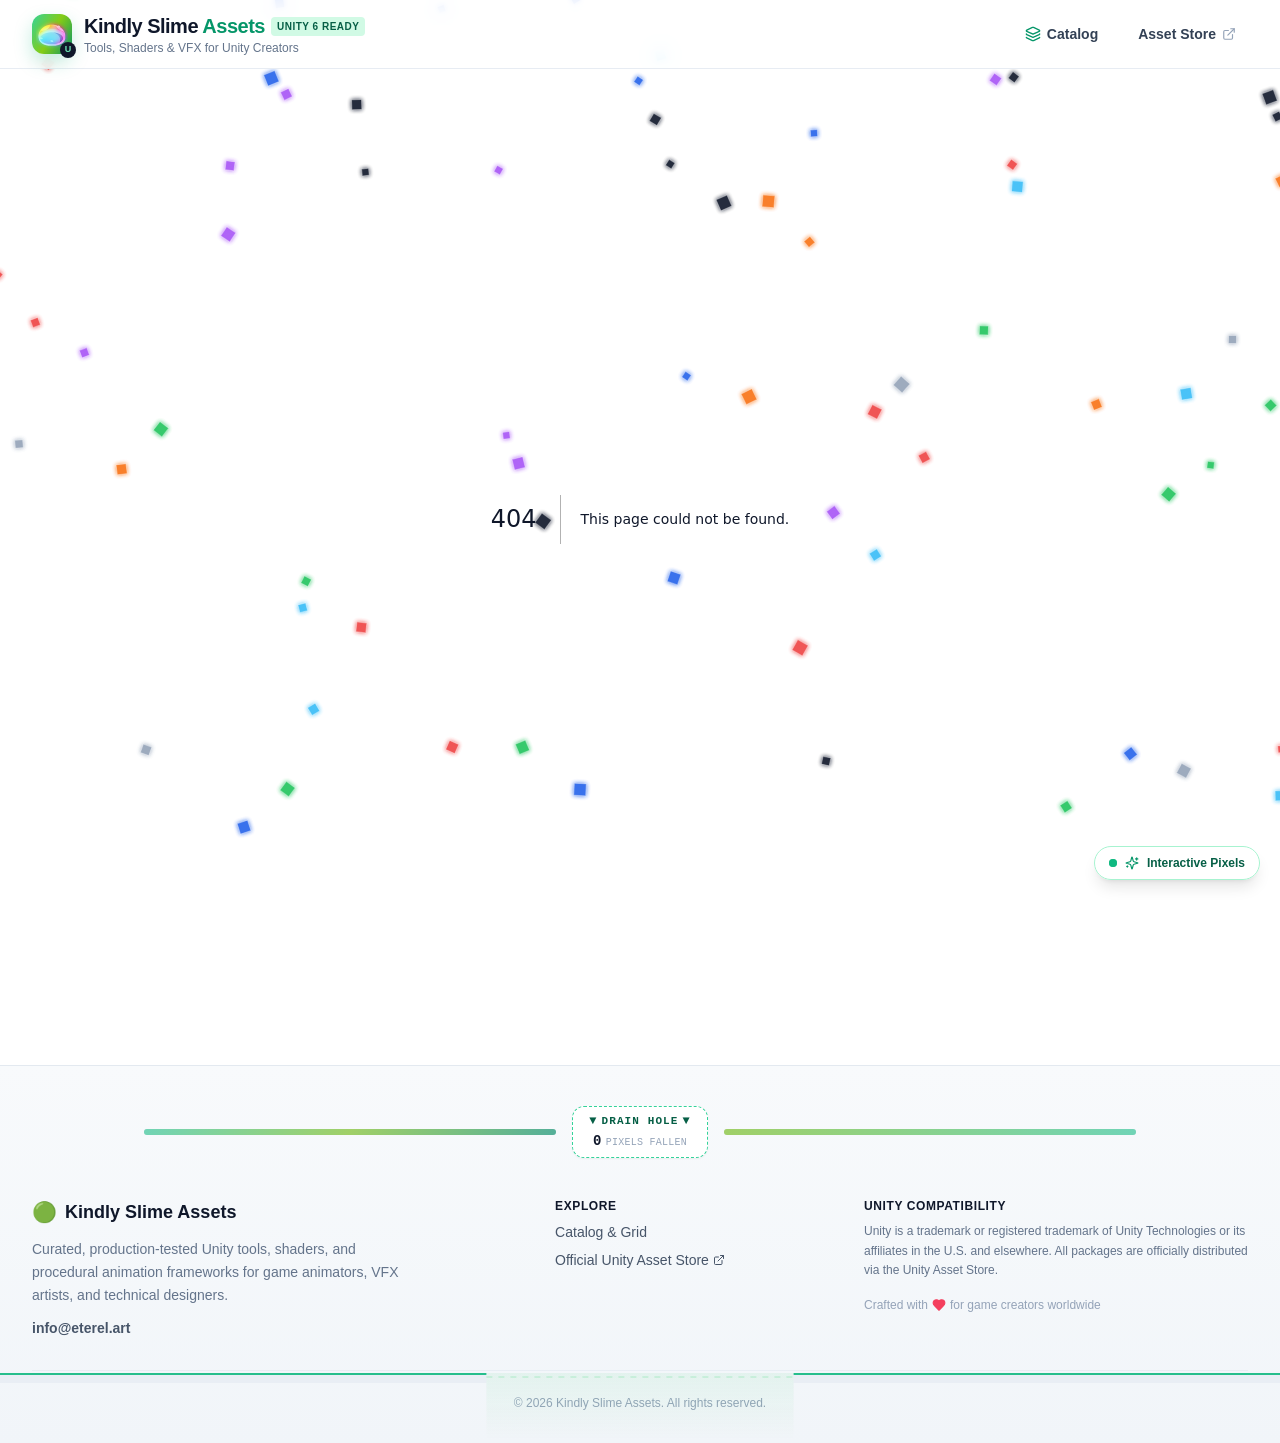
==== commit c6955188: "add asset" ====
--- a/404/index.html
+++ b/404/index.html
@@ -1 +1 @@
-<!DOCTYPE html><!--zYcgMd3l_yxbeweFULJZI--><html lang="en" data-theme="slime"><head><meta charSet="utf-8"/><meta name="viewport" content="width=device-width, initial-scale=1"/><link rel="preload" as="image" href="/uploads/favicon-1792960924806.png"/><link rel="stylesheet" href="/_next/static/css/ccb2f82086b17821.css" data-precedence="next"/><link rel="preload" as="script" fetchPriority="low" href="/_next/static/chunks/webpack-4772d34723bd25e0.js"/><script src="/_next/static/chunks/4bd1b696-c023c6e3521b1417.js" async=""></script><script src="/_next/static/chunks/255-a85cef9cc3a04b12.js" async=""></script><script src="/_next/static/chunks/main-app-7085bcf40c44cc89.js" async=""></script><script src="/_next/static/chunks/467-fa972514f9c76bc9.js" async=""></script><script src="/_next/static/chunks/app/layout-8eebef2918df554c.js" async=""></script><meta name="robots" content="noindex"/><title>404: This page could not be found.</title><title>Kindly Slime Assets - Unity Asset Store Catalog &amp; VFX Tools</title><meta name="description" content="Curated collection of game development tools, procedural animation systems, elemental VFX shaders, and retro screen filters for Unity creators."/><link rel="canonical" href="https://ks-assets.eterel.art/"/><meta property="og:title" content="Kindly Slime Assets - Unity Asset Store Catalog &amp; VFX Tools"/><meta property="og:description" content="Curated collection of game development tools, procedural animation systems, elemental VFX shaders, and retro screen filters for Unity creators."/><meta property="og:url" content="https://ks-assets.eterel.art/"/><meta property="og:site_name" content="Kindly Slime Assets"/><meta property="og:type" content="website"/><meta name="twitter:card" content="summary"/><meta name="twitter:title" content="Kindly Slime Assets - Unity Asset Store Catalog &amp; VFX Tools"/><meta name="twitter:description" content="Curated collection of game development tools, procedural animation systems, elemental VFX shaders, and retro screen filters for Unity creators."/><link rel="shortcut icon" href="/favicon.ico"/><link rel="icon" href="/uploads/favicon-1792960924806.png"/><link rel="icon" href="/favicon.ico" type="image/x-icon" sizes="64x64"/><link rel="apple-touch-icon" href="/uploads/favicon-1792960924806.png"/><script src="/_next/static/chunks/polyfills-42372ed130431b0a.js" noModule=""></script></head><body class="relative min-h-screen text-slate-900 antialiased flex flex-col justify-between"><div hidden=""><!--$--><!--/$--></div><canvas class="pointer-events-none absolute left-0 top-0 z-10 block w-full opacity-90"></canvas><div class="fixed bottom-5 right-5 z-40"><button class="accent-border hover-accent-border hover-accent-bg-pale accent-text-strong group flex items-center gap-2 rounded-full border bg-white/95 px-3.5 py-2 text-xs font-semibold shadow-lg backdrop-blur-md hover:shadow-xl transition-all" title="Open Interactive Pixel Physics Settings"><span class="relative flex h-2 w-2"><span class="accent-bg absolute inline-flex h-full w-full animate-ping rounded-full opacity-75"></span><span class="accent-bg relative inline-flex h-2 w-2 rounded-full"></span></span><svg xmlns="http://www.w3.org/2000/svg" width="24" height="24" viewBox="0 0 24 24" fill="none" stroke="currentColor" stroke-width="2" stroke-linecap="round" stroke-linejoin="round" class="lucide lucide-sparkles accent-text h-3.5 w-3.5 transition-transform group-hover:rotate-12"><path d="M9.937 15.5A2 2 0 0 0 8.5 14.063l-6.135-1.582a.5.5 0 0 1 0-.962L8.5 9.936A2 2 0 0 0 9.937 8.5l1.582-6.135a.5.5 0 0 1 .963 0L14.063 8.5A2 2 0 0 0 15.5 9.937l6.135 1.581a.5.5 0 0 1 0 .964L15.5 14.063a2 2 0 0 0-1.437 1.437l-1.582 6.135a.5.5 0 0 1-.963 0z"></path><path d="M20 3v4"></path><path d="M22 5h-4"></path><path d="M4 17v2"></path><path d="M5 18H3"></path></svg><span>Interactive Pixels</span></button></div><header class="sticky top-0 z-30 w-full border-b border-slate-200/80 bg-white/85 backdrop-blur-md transition-all"><div class="mx-auto flex max-w-7xl items-center justify-between px-4 py-3 sm:px-6 lg:px-8"><a class="group flex items-center gap-3" href="/"><div class="accent-gradient-bg accent-shadow relative flex h-10 w-10 items-center justify-center rounded-xl shadow-md transition-transform duration-200 group-hover:scale-105"><img src="/uploads/favicon-1792960924806.png" alt="Kindly Slime Assets" class="h-8 w-8 select-none object-contain" width="32" height="32"/><div class="accent-text-soft absolute -bottom-1 -right-1 flex h-4 w-4 items-center justify-center rounded-full bg-slate-900 text-[9px] font-black">U</div></div><div class="flex flex-col"><div class="flex items-center gap-1.5"><span class="font-extrabold tracking-tight text-slate-900 text-lg sm:text-xl">Kindly Slime<!-- --> <span class="accent-text">Assets</span></span><span class="accent-surface accent-text-strong hidden rounded px-1.5 py-0.5 text-[10px] font-bold uppercase tracking-wider sm:inline-block">Unity 6 Ready</span></div><p class="text-xs text-slate-500 font-medium">Tools, Shaders &amp; VFX for Unity Creators</p></div></a><div class="flex items-center gap-2 sm:gap-4"><a class="flex items-center gap-1.5 rounded-lg px-3 py-1.5 text-sm font-semibold text-slate-700 hover:bg-slate-100 hover:text-slate-900 transition-colors" href="/"><svg xmlns="http://www.w3.org/2000/svg" width="24" height="24" viewBox="0 0 24 24" fill="none" stroke="currentColor" stroke-width="2" stroke-linecap="round" stroke-linejoin="round" class="lucide lucide-layers accent-text h-4 w-4"><path d="M12.83 2.18a2 2 0 0 0-1.66 0L2.6 6.08a1 1 0 0 0 0 1.83l8.58 3.91a2 2 0 0 0 1.66 0l8.58-3.9a1 1 0 0 0 0-1.83z"></path><path d="M2 12a1 1 0 0 0 .58.91l8.6 3.91a2 2 0 0 0 1.65 0l8.58-3.9A1 1 0 0 0 22 12"></path><path d="M2 17a1 1 0 0 0 .58.91l8.6 3.91a2 2 0 0 0 1.65 0l8.58-3.9A1 1 0 0 0 22 17"></path></svg><span class="hidden sm:inline">Catalog</span></a><a href="https://assetstore.unity.com" target="_blank" rel="noopener noreferrer" class="flex items-center gap-1.5 rounded-lg px-3 py-1.5 text-sm font-semibold text-slate-700 hover:bg-slate-100 hover:text-slate-900 transition-colors"><span class="hidden sm:inline">Asset Store</span><svg xmlns="http://www.w3.org/2000/svg" width="24" height="24" viewBox="0 0 24 24" fill="none" stroke="currentColor" stroke-width="2" stroke-linecap="round" stroke-linejoin="round" class="lucide lucide-external-link h-3.5 w-3.5 text-slate-400"><path d="M15 3h6v6"></path><path d="M10 14 21 3"></path><path d="M18 13v6a2 2 0 0 1-2 2H5a2 2 0 0 1-2-2V8a2 2 0 0 1 2-2h6"></path></svg></a></div></div></header><main class="relative z-20 flex-1"><div style="font-family:system-ui,&quot;Segoe UI&quot;,Roboto,Helvetica,Arial,sans-serif,&quot;Apple Color Emoji&quot;,&quot;Segoe UI Emoji&quot;;height:100vh;text-align:center;display:flex;flex-direction:column;align-items:center;justify-content:center"><div><style>body{color:#000;background:#fff;margin:0}.next-error-h1{border-right:1px solid rgba(0,0,0,.3)}@media (prefers-color-scheme:dark){body{color:#fff;background:#000}.next-error-h1{border-right:1px solid rgba(255,255,255,.3)}}</style><h1 class="next-error-h1" style="display:inline-block;margin:0 20px 0 0;padding:0 23px 0 0;font-size:24px;font-weight:500;vertical-align:top;line-height:49px">404</h1><div style="display:inline-block"><h2 style="font-size:14px;font-weight:400;line-height:49px;margin:0">This page could not be found.</h2></div></div></div><!--$--><!--/$--></main><footer class="relative mt-24 w-full overflow-hidden border-t border-slate-200/90 bg-gradient-to-b from-slate-50 to-slate-100 pt-10 pb-8 text-slate-600"><div class="relative mx-auto mb-10 max-w-5xl px-4"><div class="flex items-center justify-between gap-4 text-xs font-mono text-slate-400"><div class="h-1.5 flex-1 rounded-full bg-slate-300 relative overflow-hidden"><div class="accent-gradient-bg absolute inset-0 opacity-60"></div></div><div class="accent-border-strong flex flex-col items-center px-4 py-1.5 rounded-xl border border-dashed bg-white shadow-sm text-center"><span class="accent-text-strong text-[11px] font-bold uppercase tracking-widest flex items-center gap-1"><span class="inline-block animate-bounce text-xs">▼</span>DRAIN HOLE<span class="inline-block animate-bounce text-xs">▼</span></span><span class="mt-0.5 flex items-baseline gap-1 text-[10px] uppercase tracking-wide text-slate-400"><strong class="text-sm font-black tabular-nums text-slate-900">0</strong>pixels fallen</span></div><div class="h-1.5 flex-1 rounded-full bg-slate-300 relative overflow-hidden"><div class="accent-gradient-bg-reverse absolute inset-0 opacity-60"></div></div></div></div><div class="mx-auto max-w-7xl px-4 sm:px-6 lg:px-8"><div class="grid grid-cols-1 gap-8 md:grid-cols-3"><div class="flex flex-col gap-3"><div class="flex items-center gap-2 font-extrabold text-slate-900 text-lg"><span class="text-xl">🟢</span><span>Kindly Slime Assets</span></div><p class="text-sm text-slate-500 leading-relaxed">Curated, production-tested Unity tools, shaders, and procedural animation frameworks for game animators, VFX artists, and technical designers.</p><a href="mailto:info@eterel.art" class="hover-accent-text w-fit text-sm font-semibold text-slate-600 transition-colors">info@eterel.art</a></div><div class="flex flex-col gap-2 md:items-center"><div class="flex flex-col gap-2"><h4 class="text-xs font-bold uppercase tracking-wider text-slate-900">Explore</h4><a class="hover-accent-text text-sm transition-colors" href="/">Catalog &amp; Grid</a><a href="https://assetstore.unity.com" target="_blank" rel="noopener noreferrer" class="hover-accent-text inline-flex items-center gap-1 text-sm transition-colors">Official Unity Asset Store <svg xmlns="http://www.w3.org/2000/svg" width="24" height="24" viewBox="0 0 24 24" fill="none" stroke="currentColor" stroke-width="2" stroke-linecap="round" stroke-linejoin="round" class="lucide lucide-external-link h-3 w-3"><path d="M15 3h6v6"></path><path d="M10 14 21 3"></path><path d="M18 13v6a2 2 0 0 1-2 2H5a2 2 0 0 1-2-2V8a2 2 0 0 1 2-2h6"></path></svg></a></div></div><div class="flex flex-col gap-2"><h4 class="text-xs font-bold uppercase tracking-wider text-slate-900">Unity Compatibility</h4><p class="text-xs text-slate-500 leading-relaxed">Unity is a trademark or registered trademark of Unity Technologies or its affiliates in the U.S. and elsewhere. All packages are officially distributed via the Unity Asset Store.</p><div class="mt-2 flex items-center gap-1 text-xs text-slate-400"><span>Crafted with</span><svg xmlns="http://www.w3.org/2000/svg" width="24" height="24" viewBox="0 0 24 24" fill="none" stroke="currentColor" stroke-width="2" stroke-linecap="round" stroke-linejoin="round" class="lucide lucide-heart h-3.5 w-3.5 text-rose-500 fill-rose-500"><path d="M19 14c1.49-1.46 3-3.21 3-5.5A5.5 5.5 0 0 0 16.5 3c-1.76 0-3 .5-4.5 2-1.5-1.5-2.74-2-4.5-2A5.5 5.5 0 0 0 2 8.5c0 2.3 1.5 4.05 3 5.5l7 7Z"></path></svg><span>for game creators worldwide</span></div></div></div><div class="mt-8 border-t border-slate-200/60 pt-6 text-center text-xs text-slate-400">© <!-- -->2026<!-- --> <!-- -->Kindly Slime Assets. All rights reserved.</div></div></footer><script src="/_next/static/chunks/webpack-4772d34723bd25e0.js" id="_R_" async=""></script><script>(self.__next_f=self.__next_f||[]).push([0])</script><script>self.__next_f.push([1,"1:\"$Sreact.fragment\"\n2:I[3754,[\"467\",\"static/chunks/467-fa972514f9c76bc9.js\",\"177\",\"static/chunks/app/layout-8eebef2918df554c.js\"],\"default\"]\n3:I[63,[\"467\",\"static/chunks/467-fa972514f9c76bc9.js\",\"177\",\"static/chunks/app/layout-8eebef2918df554c.js\"],\"default\"]\n4:I[9766,[],\"\"]\n5:I[8924,[],\"\"]\n6:I[1544,[\"467\",\"static/chunks/467-fa972514f9c76bc9.js\",\"177\",\"static/chunks/app/layout-8eebef2918df554c.js\"],\"default\"]\n7:I[4431,[],\"OutletBoundary\"]\n9:I[5278,[],\"AsyncMetadataOutlet\"]\nb:I[4431,[],\"ViewportBoundary\"]\nd:I[4431,[],\"MetadataBoundary\"]\ne:\"$Sreact.suspense\"\n10:I[7150,[],\"\"]\n:HL[\"/_next/static/css/ccb2f82086b17821.css\",\"style\"]\n"])</script><script>self.__next_f.push([1,"0:{\"P\":null,\"b\":\"zYcgMd3l-yxbeweFULJZI\",\"p\":\"\",\"c\":[\"\",\"_not-found\",\"\"],\"i\":false,\"f\":[[[\"\",{\"children\":[\"/_not-found\",{\"children\":[\"__PAGE__\",{}]}]},\"$undefined\",\"$undefined\",true],[\"\",[\"$\",\"$1\",\"c\",{\"children\":[[[\"$\",\"link\",\"0\",{\"rel\":\"stylesheet\",\"href\":\"/_next/static/css/ccb2f82086b17821.css\",\"precedence\":\"next\",\"crossOrigin\":\"$undefined\",\"nonce\":\"$undefined\"}]],[\"$\",\"html\",null,{\"lang\":\"en\",\"data-theme\":\"slime\",\"children\":[\"$\",\"body\",null,{\"className\":\"relative min-h-screen text-slate-900 antialiased flex flex-col justify-between\",\"children\":[[\"$\",\"$L2\",null,{}],[\"$\",\"$L3\",null,{}],[\"$\",\"main\",null,{\"className\":\"relative z-20 flex-1\",\"children\":[\"$\",\"$L4\",null,{\"parallelRouterKey\":\"children\",\"error\":\"$undefined\",\"errorStyles\":\"$undefined\",\"errorScripts\":\"$undefined\",\"template\":[\"$\",\"$L5\",null,{}],\"templateStyles\":\"$undefined\",\"templateScripts\":\"$undefined\",\"notFound\":\"$undefined\",\"forbidden\":\"$undefined\",\"unauthorized\":\"$undefined\"}]}],[\"$\",\"$L6\",null,{}]]}]}]]}],{\"children\":[\"/_not-found\",[\"$\",\"$1\",\"c\",{\"children\":[null,[\"$\",\"$L4\",null,{\"parallelRouterKey\":\"children\",\"error\":\"$undefined\",\"errorStyles\":\"$undefined\",\"errorScripts\":\"$undefined\",\"template\":[\"$\",\"$L5\",null,{}],\"templateStyles\":\"$undefined\",\"templateScripts\":\"$undefined\",\"notFound\":\"$undefined\",\"forbidden\":\"$undefined\",\"unauthorized\":\"$undefined\"}]]}],{\"children\":[\"__PAGE__\",[\"$\",\"$1\",\"c\",{\"children\":[[[\"$\",\"title\",null,{\"children\":\"404: This page could not be found.\"}],[\"$\",\"div\",null,{\"style\":{\"fontFamily\":\"system-ui,\\\"Segoe UI\\\",Roboto,Helvetica,Arial,sans-serif,\\\"Apple Color Emoji\\\",\\\"Segoe UI Emoji\\\"\",\"height\":\"100vh\",\"textAlign\":\"center\",\"display\":\"flex\",\"flexDirection\":\"column\",\"alignItems\":\"center\",\"justifyContent\":\"center\"},\"children\":[\"$\",\"div\",null,{\"children\":[[\"$\",\"style\",null,{\"dangerouslySetInnerHTML\":{\"__html\":\"body{color:#000;background:#fff;margin:0}.next-error-h1{border-right:1px solid rgba(0,0,0,.3)}@media (prefers-color-scheme:dark){body{color:#fff;background:#000}.next-error-h1{border-right:1px solid rgba(255,255,255,.3)}}\"}}],[\"$\",\"h1\",null,{\"className\":\"next-error-h1\",\"style\":{\"display\":\"inline-block\",\"margin\":\"0 20px 0 0\",\"padding\":\"0 23px 0 0\",\"fontSize\":24,\"fontWeight\":500,\"verticalAlign\":\"top\",\"lineHeight\":\"49px\"},\"children\":404}],[\"$\",\"div\",null,{\"style\":{\"display\":\"inline-block\"},\"children\":[\"$\",\"h2\",null,{\"style\":{\"fontSize\":14,\"fontWeight\":400,\"lineHeight\":\"49px\",\"margin\":0},\"children\":\"This page could not be found.\"}]}]]}]}]],null,[\"$\",\"$L7\",null,{\"children\":[\"$L8\",[\"$\",\"$L9\",null,{\"promise\":\"$@a\"}]]}]]}],{},null,false]},null,false]},null,false],[\"$\",\"$1\",\"h\",{\"children\":[[\"$\",\"meta\",null,{\"name\":\"robots\",\"content\":\"noindex\"}],[[\"$\",\"$Lb\",null,{\"children\":\"$Lc\"}],null],[\"$\",\"$Ld\",null,{\"children\":[\"$\",\"div\",null,{\"hidden\":true,\"children\":[\"$\",\"$e\",null,{\"fallback\":null,\"children\":\"$Lf\"}]}]}]]}],false]],\"m\":\"$undefined\",\"G\":[\"$10\",[]],\"s\":false,\"S\":true}\n"])</script><script>self.__next_f.push([1,"c:[[\"$\",\"meta\",\"0\",{\"charSet\":\"utf-8\"}],[\"$\",\"meta\",\"1\",{\"name\":\"viewport\",\"content\":\"width=device-width, initial-scale=1\"}]]\n8:null\n"])</script><script>self.__next_f.push([1,"11:I[622,[],\"IconMark\"]\n"])</script><script>self.__next_f.push([1,"a:{\"metadata\":[[\"$\",\"title\",\"0\",{\"children\":\"Kindly Slime Assets - Unity Asset Store Catalog \u0026 VFX Tools\"}],[\"$\",\"meta\",\"1\",{\"name\":\"description\",\"content\":\"Curated collection of game development tools, procedural animation systems, elemental VFX shaders, and retro screen filters for Unity creators.\"}],[\"$\",\"link\",\"2\",{\"rel\":\"canonical\",\"href\":\"https://ks-assets.eterel.art/\"}],[\"$\",\"meta\",\"3\",{\"property\":\"og:title\",\"content\":\"Kindly Slime Assets - Unity Asset Store Catalog \u0026 VFX Tools\"}],[\"$\",\"meta\",\"4\",{\"property\":\"og:description\",\"content\":\"Curated collection of game development tools, procedural animation systems, elemental VFX shaders, and retro screen filters for Unity creators.\"}],[\"$\",\"meta\",\"5\",{\"property\":\"og:url\",\"content\":\"https://ks-assets.eterel.art/\"}],[\"$\",\"meta\",\"6\",{\"property\":\"og:site_name\",\"content\":\"Kindly Slime Assets\"}],[\"$\",\"meta\",\"7\",{\"property\":\"og:type\",\"content\":\"website\"}],[\"$\",\"meta\",\"8\",{\"name\":\"twitter:card\",\"content\":\"summary\"}],[\"$\",\"meta\",\"9\",{\"name\":\"twitter:title\",\"content\":\"Kindly Slime Assets - Unity Asset Store Catalog \u0026 VFX Tools\"}],[\"$\",\"meta\",\"10\",{\"name\":\"twitter:description\",\"content\":\"Curated collection of game development tools, procedural animation systems, elemental VFX shaders, and retro screen filters for Unity creators.\"}],[\"$\",\"link\",\"11\",{\"rel\":\"shortcut icon\",\"href\":\"/favicon.ico\"}],[\"$\",\"link\",\"12\",{\"rel\":\"icon\",\"href\":\"/uploads/favicon-1792960924806.png\"}],[\"$\",\"link\",\"13\",{\"rel\":\"icon\",\"href\":\"/favicon.ico\",\"type\":\"image/x-icon\",\"sizes\":\"64x64\"}],[\"$\",\"link\",\"14\",{\"rel\":\"apple-touch-icon\",\"href\":\"/uploads/favicon-1792960924806.png\"}],[\"$\",\"$L11\",\"15\",{}]],\"error\":null,\"digest\":\"$undefined\"}\n"])</script><script>self.__next_f.push([1,"f:\"$a:metadata\"\n"])</script></body></html>+<!DOCTYPE html><!--qw_U1FKk_ovICk9cJv31r--><html lang="en" data-theme="slime"><head><meta charSet="utf-8"/><meta name="viewport" content="width=device-width, initial-scale=1"/><link rel="preload" as="image" href="/uploads/favicon-1792960924806.png"/><link rel="stylesheet" href="/_next/static/css/ccb2f82086b17821.css" data-precedence="next"/><link rel="preload" as="script" fetchPriority="low" href="/_next/static/chunks/webpack-4772d34723bd25e0.js"/><script src="/_next/static/chunks/4bd1b696-c023c6e3521b1417.js" async=""></script><script src="/_next/static/chunks/255-a85cef9cc3a04b12.js" async=""></script><script src="/_next/static/chunks/main-app-7085bcf40c44cc89.js" async=""></script><script src="/_next/static/chunks/467-fa972514f9c76bc9.js" async=""></script><script src="/_next/static/chunks/app/layout-8eebef2918df554c.js" async=""></script><meta name="robots" content="noindex"/><title>404: This page could not be found.</title><title>Kindly Slime Assets - Unity Asset Store Catalog &amp; VFX Tools</title><meta name="description" content="Curated collection of game development tools, procedural animation systems, elemental VFX shaders, and retro screen filters for Unity creators."/><link rel="canonical" href="https://ks-assets.eterel.art/"/><meta property="og:title" content="Kindly Slime Assets - Unity Asset Store Catalog &amp; VFX Tools"/><meta property="og:description" content="Curated collection of game development tools, procedural animation systems, elemental VFX shaders, and retro screen filters for Unity creators."/><meta property="og:url" content="https://ks-assets.eterel.art/"/><meta property="og:site_name" content="Kindly Slime Assets"/><meta property="og:type" content="website"/><meta name="twitter:card" content="summary"/><meta name="twitter:title" content="Kindly Slime Assets - Unity Asset Store Catalog &amp; VFX Tools"/><meta name="twitter:description" content="Curated collection of game development tools, procedural animation systems, elemental VFX shaders, and retro screen filters for Unity creators."/><link rel="shortcut icon" href="/favicon.ico"/><link rel="icon" href="/uploads/favicon-1792960924806.png"/><link rel="icon" href="/favicon.ico" type="image/x-icon" sizes="64x64"/><link rel="apple-touch-icon" href="/uploads/favicon-1792960924806.png"/><script src="/_next/static/chunks/polyfills-42372ed130431b0a.js" noModule=""></script></head><body class="relative min-h-screen text-slate-900 antialiased flex flex-col justify-between"><div hidden=""><!--$--><!--/$--></div><canvas class="pointer-events-none absolute left-0 top-0 z-10 block w-full opacity-90"></canvas><div class="fixed bottom-5 right-5 z-40"><button class="accent-border hover-accent-border hover-accent-bg-pale accent-text-strong group flex items-center gap-2 rounded-full border bg-white/95 px-3.5 py-2 text-xs font-semibold shadow-lg backdrop-blur-md hover:shadow-xl transition-all" title="Open Interactive Pixel Physics Settings"><span class="relative flex h-2 w-2"><span class="accent-bg absolute inline-flex h-full w-full animate-ping rounded-full opacity-75"></span><span class="accent-bg relative inline-flex h-2 w-2 rounded-full"></span></span><svg xmlns="http://www.w3.org/2000/svg" width="24" height="24" viewBox="0 0 24 24" fill="none" stroke="currentColor" stroke-width="2" stroke-linecap="round" stroke-linejoin="round" class="lucide lucide-sparkles accent-text h-3.5 w-3.5 transition-transform group-hover:rotate-12"><path d="M9.937 15.5A2 2 0 0 0 8.5 14.063l-6.135-1.582a.5.5 0 0 1 0-.962L8.5 9.936A2 2 0 0 0 9.937 8.5l1.582-6.135a.5.5 0 0 1 .963 0L14.063 8.5A2 2 0 0 0 15.5 9.937l6.135 1.581a.5.5 0 0 1 0 .964L15.5 14.063a2 2 0 0 0-1.437 1.437l-1.582 6.135a.5.5 0 0 1-.963 0z"></path><path d="M20 3v4"></path><path d="M22 5h-4"></path><path d="M4 17v2"></path><path d="M5 18H3"></path></svg><span>Interactive Pixels</span></button></div><header class="sticky top-0 z-30 w-full border-b border-slate-200/80 bg-white/85 backdrop-blur-md transition-all"><div class="mx-auto flex max-w-7xl items-center justify-between px-4 py-3 sm:px-6 lg:px-8"><a class="group flex items-center gap-3" href="/"><div class="accent-gradient-bg accent-shadow relative flex h-10 w-10 items-center justify-center rounded-xl shadow-md transition-transform duration-200 group-hover:scale-105"><img src="/uploads/favicon-1792960924806.png" alt="Kindly Slime Assets" class="h-8 w-8 select-none object-contain" width="32" height="32"/><div class="accent-text-soft absolute -bottom-1 -right-1 flex h-4 w-4 items-center justify-center rounded-full bg-slate-900 text-[9px] font-black">U</div></div><div class="flex flex-col"><div class="flex items-center gap-1.5"><span class="font-extrabold tracking-tight text-slate-900 text-lg sm:text-xl">Kindly Slime<!-- --> <span class="accent-text">Assets</span></span><span class="accent-surface accent-text-strong hidden rounded px-1.5 py-0.5 text-[10px] font-bold uppercase tracking-wider sm:inline-block">Unity 6 Ready</span></div><p class="text-xs text-slate-500 font-medium">Tools, Shaders &amp; VFX for Unity Creators</p></div></a><div class="flex items-center gap-2 sm:gap-4"><a class="flex items-center gap-1.5 rounded-lg px-3 py-1.5 text-sm font-semibold text-slate-700 hover:bg-slate-100 hover:text-slate-900 transition-colors" href="/"><svg xmlns="http://www.w3.org/2000/svg" width="24" height="24" viewBox="0 0 24 24" fill="none" stroke="currentColor" stroke-width="2" stroke-linecap="round" stroke-linejoin="round" class="lucide lucide-layers accent-text h-4 w-4"><path d="M12.83 2.18a2 2 0 0 0-1.66 0L2.6 6.08a1 1 0 0 0 0 1.83l8.58 3.91a2 2 0 0 0 1.66 0l8.58-3.9a1 1 0 0 0 0-1.83z"></path><path d="M2 12a1 1 0 0 0 .58.91l8.6 3.91a2 2 0 0 0 1.65 0l8.58-3.9A1 1 0 0 0 22 12"></path><path d="M2 17a1 1 0 0 0 .58.91l8.6 3.91a2 2 0 0 0 1.65 0l8.58-3.9A1 1 0 0 0 22 17"></path></svg><span class="hidden sm:inline">Catalog</span></a><a href="https://assetstore.unity.com" target="_blank" rel="noopener noreferrer" class="flex items-center gap-1.5 rounded-lg px-3 py-1.5 text-sm font-semibold text-slate-700 hover:bg-slate-100 hover:text-slate-900 transition-colors"><span class="hidden sm:inline">Asset Store</span><svg xmlns="http://www.w3.org/2000/svg" width="24" height="24" viewBox="0 0 24 24" fill="none" stroke="currentColor" stroke-width="2" stroke-linecap="round" stroke-linejoin="round" class="lucide lucide-external-link h-3.5 w-3.5 text-slate-400"><path d="M15 3h6v6"></path><path d="M10 14 21 3"></path><path d="M18 13v6a2 2 0 0 1-2 2H5a2 2 0 0 1-2-2V8a2 2 0 0 1 2-2h6"></path></svg></a></div></div></header><main class="relative z-20 flex-1"><div style="font-family:system-ui,&quot;Segoe UI&quot;,Roboto,Helvetica,Arial,sans-serif,&quot;Apple Color Emoji&quot;,&quot;Segoe UI Emoji&quot;;height:100vh;text-align:center;display:flex;flex-direction:column;align-items:center;justify-content:center"><div><style>body{color:#000;background:#fff;margin:0}.next-error-h1{border-right:1px solid rgba(0,0,0,.3)}@media (prefers-color-scheme:dark){body{color:#fff;background:#000}.next-error-h1{border-right:1px solid rgba(255,255,255,.3)}}</style><h1 class="next-error-h1" style="display:inline-block;margin:0 20px 0 0;padding:0 23px 0 0;font-size:24px;font-weight:500;vertical-align:top;line-height:49px">404</h1><div style="display:inline-block"><h2 style="font-size:14px;font-weight:400;line-height:49px;margin:0">This page could not be found.</h2></div></div></div><!--$--><!--/$--></main><footer class="relative mt-24 w-full overflow-hidden border-t border-slate-200/90 bg-gradient-to-b from-slate-50 to-slate-100 pt-10 pb-8 text-slate-600"><div class="relative mx-auto mb-10 max-w-5xl px-4"><div class="flex items-center justify-between gap-4 text-xs font-mono text-slate-400"><div class="h-1.5 flex-1 rounded-full bg-slate-300 relative overflow-hidden"><div class="accent-gradient-bg absolute inset-0 opacity-60"></div></div><div class="accent-border-strong flex flex-col items-center px-4 py-1.5 rounded-xl border border-dashed bg-white shadow-sm text-center"><span class="accent-text-strong text-[11px] font-bold uppercase tracking-widest flex items-center gap-1"><span class="inline-block animate-bounce text-xs">▼</span>DRAIN HOLE<span class="inline-block animate-bounce text-xs">▼</span></span><span class="mt-0.5 flex items-baseline gap-1 text-[10px] uppercase tracking-wide text-slate-400"><strong class="text-sm font-black tabular-nums text-slate-900">0</strong>pixels fallen</span></div><div class="h-1.5 flex-1 rounded-full bg-slate-300 relative overflow-hidden"><div class="accent-gradient-bg-reverse absolute inset-0 opacity-60"></div></div></div></div><div class="mx-auto max-w-7xl px-4 sm:px-6 lg:px-8"><div class="grid grid-cols-1 gap-8 md:grid-cols-3"><div class="flex flex-col gap-3"><div class="flex items-center gap-2 font-extrabold text-slate-900 text-lg"><span class="text-xl">🟢</span><span>Kindly Slime Assets</span></div><p class="text-sm text-slate-500 leading-relaxed">Curated, production-tested Unity tools, shaders, and procedural animation frameworks for game animators, VFX artists, and technical designers.</p><a href="mailto:info@eterel.art" class="hover-accent-text w-fit text-sm font-semibold text-slate-600 transition-colors">info@eterel.art</a></div><div class="flex flex-col gap-2 md:items-center"><div class="flex flex-col gap-2"><h4 class="text-xs font-bold uppercase tracking-wider text-slate-900">Explore</h4><a class="hover-accent-text text-sm transition-colors" href="/">Catalog &amp; Grid</a><a href="https://assetstore.unity.com" target="_blank" rel="noopener noreferrer" class="hover-accent-text inline-flex items-center gap-1 text-sm transition-colors">Official Unity Asset Store <svg xmlns="http://www.w3.org/2000/svg" width="24" height="24" viewBox="0 0 24 24" fill="none" stroke="currentColor" stroke-width="2" stroke-linecap="round" stroke-linejoin="round" class="lucide lucide-external-link h-3 w-3"><path d="M15 3h6v6"></path><path d="M10 14 21 3"></path><path d="M18 13v6a2 2 0 0 1-2 2H5a2 2 0 0 1-2-2V8a2 2 0 0 1 2-2h6"></path></svg></a></div></div><div class="flex flex-col gap-2"><h4 class="text-xs font-bold uppercase tracking-wider text-slate-900">Unity Compatibility</h4><p class="text-xs text-slate-500 leading-relaxed">Unity is a trademark or registered trademark of Unity Technologies or its affiliates in the U.S. and elsewhere. All packages are officially distributed via the Unity Asset Store.</p><div class="mt-2 flex items-center gap-1 text-xs text-slate-400"><span>Crafted with</span><svg xmlns="http://www.w3.org/2000/svg" width="24" height="24" viewBox="0 0 24 24" fill="none" stroke="currentColor" stroke-width="2" stroke-linecap="round" stroke-linejoin="round" class="lucide lucide-heart h-3.5 w-3.5 text-rose-500 fill-rose-500"><path d="M19 14c1.49-1.46 3-3.21 3-5.5A5.5 5.5 0 0 0 16.5 3c-1.76 0-3 .5-4.5 2-1.5-1.5-2.74-2-4.5-2A5.5 5.5 0 0 0 2 8.5c0 2.3 1.5 4.05 3 5.5l7 7Z"></path></svg><span>for game creators worldwide</span></div></div></div><div class="mt-8 border-t border-slate-200/60 pt-6 text-center text-xs text-slate-400">© <!-- -->2026<!-- --> <!-- -->Kindly Slime Assets. All rights reserved.</div></div></footer><script src="/_next/static/chunks/webpack-4772d34723bd25e0.js" id="_R_" async=""></script><script>(self.__next_f=self.__next_f||[]).push([0])</script><script>self.__next_f.push([1,"1:\"$Sreact.fragment\"\n2:I[3754,[\"467\",\"static/chunks/467-fa972514f9c76bc9.js\",\"177\",\"static/chunks/app/layout-8eebef2918df554c.js\"],\"default\"]\n3:I[63,[\"467\",\"static/chunks/467-fa972514f9c76bc9.js\",\"177\",\"static/chunks/app/layout-8eebef2918df554c.js\"],\"default\"]\n4:I[9766,[],\"\"]\n5:I[8924,[],\"\"]\n6:I[1544,[\"467\",\"static/chunks/467-fa972514f9c76bc9.js\",\"177\",\"static/chunks/app/layout-8eebef2918df554c.js\"],\"default\"]\n7:I[4431,[],\"OutletBoundary\"]\n9:I[5278,[],\"AsyncMetadataOutlet\"]\nb:I[4431,[],\"ViewportBoundary\"]\nd:I[4431,[],\"MetadataBoundary\"]\ne:\"$Sreact.suspense\"\n10:I[7150,[],\"\"]\n:HL[\"/_next/static/css/ccb2f82086b17821.css\",\"style\"]\n"])</script><script>self.__next_f.push([1,"0:{\"P\":null,\"b\":\"qw_U1FKk_ovICk9cJv31r\",\"p\":\"\",\"c\":[\"\",\"_not-found\",\"\"],\"i\":false,\"f\":[[[\"\",{\"children\":[\"/_not-found\",{\"children\":[\"__PAGE__\",{}]}]},\"$undefined\",\"$undefined\",true],[\"\",[\"$\",\"$1\",\"c\",{\"children\":[[[\"$\",\"link\",\"0\",{\"rel\":\"stylesheet\",\"href\":\"/_next/static/css/ccb2f82086b17821.css\",\"precedence\":\"next\",\"crossOrigin\":\"$undefined\",\"nonce\":\"$undefined\"}]],[\"$\",\"html\",null,{\"lang\":\"en\",\"data-theme\":\"slime\",\"children\":[\"$\",\"body\",null,{\"className\":\"relative min-h-screen text-slate-900 antialiased flex flex-col justify-between\",\"children\":[[\"$\",\"$L2\",null,{}],[\"$\",\"$L3\",null,{}],[\"$\",\"main\",null,{\"className\":\"relative z-20 flex-1\",\"children\":[\"$\",\"$L4\",null,{\"parallelRouterKey\":\"children\",\"error\":\"$undefined\",\"errorStyles\":\"$undefined\",\"errorScripts\":\"$undefined\",\"template\":[\"$\",\"$L5\",null,{}],\"templateStyles\":\"$undefined\",\"templateScripts\":\"$undefined\",\"notFound\":\"$undefined\",\"forbidden\":\"$undefined\",\"unauthorized\":\"$undefined\"}]}],[\"$\",\"$L6\",null,{}]]}]}]]}],{\"children\":[\"/_not-found\",[\"$\",\"$1\",\"c\",{\"children\":[null,[\"$\",\"$L4\",null,{\"parallelRouterKey\":\"children\",\"error\":\"$undefined\",\"errorStyles\":\"$undefined\",\"errorScripts\":\"$undefined\",\"template\":[\"$\",\"$L5\",null,{}],\"templateStyles\":\"$undefined\",\"templateScripts\":\"$undefined\",\"notFound\":\"$undefined\",\"forbidden\":\"$undefined\",\"unauthorized\":\"$undefined\"}]]}],{\"children\":[\"__PAGE__\",[\"$\",\"$1\",\"c\",{\"children\":[[[\"$\",\"title\",null,{\"children\":\"404: This page could not be found.\"}],[\"$\",\"div\",null,{\"style\":{\"fontFamily\":\"system-ui,\\\"Segoe UI\\\",Roboto,Helvetica,Arial,sans-serif,\\\"Apple Color Emoji\\\",\\\"Segoe UI Emoji\\\"\",\"height\":\"100vh\",\"textAlign\":\"center\",\"display\":\"flex\",\"flexDirection\":\"column\",\"alignItems\":\"center\",\"justifyContent\":\"center\"},\"children\":[\"$\",\"div\",null,{\"children\":[[\"$\",\"style\",null,{\"dangerouslySetInnerHTML\":{\"__html\":\"body{color:#000;background:#fff;margin:0}.next-error-h1{border-right:1px solid rgba(0,0,0,.3)}@media (prefers-color-scheme:dark){body{color:#fff;background:#000}.next-error-h1{border-right:1px solid rgba(255,255,255,.3)}}\"}}],[\"$\",\"h1\",null,{\"className\":\"next-error-h1\",\"style\":{\"display\":\"inline-block\",\"margin\":\"0 20px 0 0\",\"padding\":\"0 23px 0 0\",\"fontSize\":24,\"fontWeight\":500,\"verticalAlign\":\"top\",\"lineHeight\":\"49px\"},\"children\":404}],[\"$\",\"div\",null,{\"style\":{\"display\":\"inline-block\"},\"children\":[\"$\",\"h2\",null,{\"style\":{\"fontSize\":14,\"fontWeight\":400,\"lineHeight\":\"49px\",\"margin\":0},\"children\":\"This page could not be found.\"}]}]]}]}]],null,[\"$\",\"$L7\",null,{\"children\":[\"$L8\",[\"$\",\"$L9\",null,{\"promise\":\"$@a\"}]]}]]}],{},null,false]},null,false]},null,false],[\"$\",\"$1\",\"h\",{\"children\":[[\"$\",\"meta\",null,{\"name\":\"robots\",\"content\":\"noindex\"}],[[\"$\",\"$Lb\",null,{\"children\":\"$Lc\"}],null],[\"$\",\"$Ld\",null,{\"children\":[\"$\",\"div\",null,{\"hidden\":true,\"children\":[\"$\",\"$e\",null,{\"fallback\":null,\"children\":\"$Lf\"}]}]}]]}],false]],\"m\":\"$undefined\",\"G\":[\"$10\",[]],\"s\":false,\"S\":true}\n"])</script><script>self.__next_f.push([1,"c:[[\"$\",\"meta\",\"0\",{\"charSet\":\"utf-8\"}],[\"$\",\"meta\",\"1\",{\"name\":\"viewport\",\"content\":\"width=device-width, initial-scale=1\"}]]\n8:null\n"])</script><script>self.__next_f.push([1,"11:I[622,[],\"IconMark\"]\n"])</script><script>self.__next_f.push([1,"a:{\"metadata\":[[\"$\",\"title\",\"0\",{\"children\":\"Kindly Slime Assets - Unity Asset Store Catalog \u0026 VFX Tools\"}],[\"$\",\"meta\",\"1\",{\"name\":\"description\",\"content\":\"Curated collection of game development tools, procedural animation systems, elemental VFX shaders, and retro screen filters for Unity creators.\"}],[\"$\",\"link\",\"2\",{\"rel\":\"canonical\",\"href\":\"https://ks-assets.eterel.art/\"}],[\"$\",\"meta\",\"3\",{\"property\":\"og:title\",\"content\":\"Kindly Slime Assets - Unity Asset Store Catalog \u0026 VFX Tools\"}],[\"$\",\"meta\",\"4\",{\"property\":\"og:description\",\"content\":\"Curated collection of game development tools, procedural animation systems, elemental VFX shaders, and retro screen filters for Unity creators.\"}],[\"$\",\"meta\",\"5\",{\"property\":\"og:url\",\"content\":\"https://ks-assets.eterel.art/\"}],[\"$\",\"meta\",\"6\",{\"property\":\"og:site_name\",\"content\":\"Kindly Slime Assets\"}],[\"$\",\"meta\",\"7\",{\"property\":\"og:type\",\"content\":\"website\"}],[\"$\",\"meta\",\"8\",{\"name\":\"twitter:card\",\"content\":\"summary\"}],[\"$\",\"meta\",\"9\",{\"name\":\"twitter:title\",\"content\":\"Kindly Slime Assets - Unity Asset Store Catalog \u0026 VFX Tools\"}],[\"$\",\"meta\",\"10\",{\"name\":\"twitter:description\",\"content\":\"Curated collection of game development tools, procedural animation systems, elemental VFX shaders, and retro screen filters for Unity creators.\"}],[\"$\",\"link\",\"11\",{\"rel\":\"shortcut icon\",\"href\":\"/favicon.ico\"}],[\"$\",\"link\",\"12\",{\"rel\":\"icon\",\"href\":\"/uploads/favicon-1792960924806.png\"}],[\"$\",\"link\",\"13\",{\"rel\":\"icon\",\"href\":\"/favicon.ico\",\"type\":\"image/x-icon\",\"sizes\":\"64x64\"}],[\"$\",\"link\",\"14\",{\"rel\":\"apple-touch-icon\",\"href\":\"/uploads/favicon-1792960924806.png\"}],[\"$\",\"$L11\",\"15\",{}]],\"error\":null,\"digest\":\"$undefined\"}\n"])</script><script>self.__next_f.push([1,"f:\"$a:metadata\"\n"])</script></body></html>
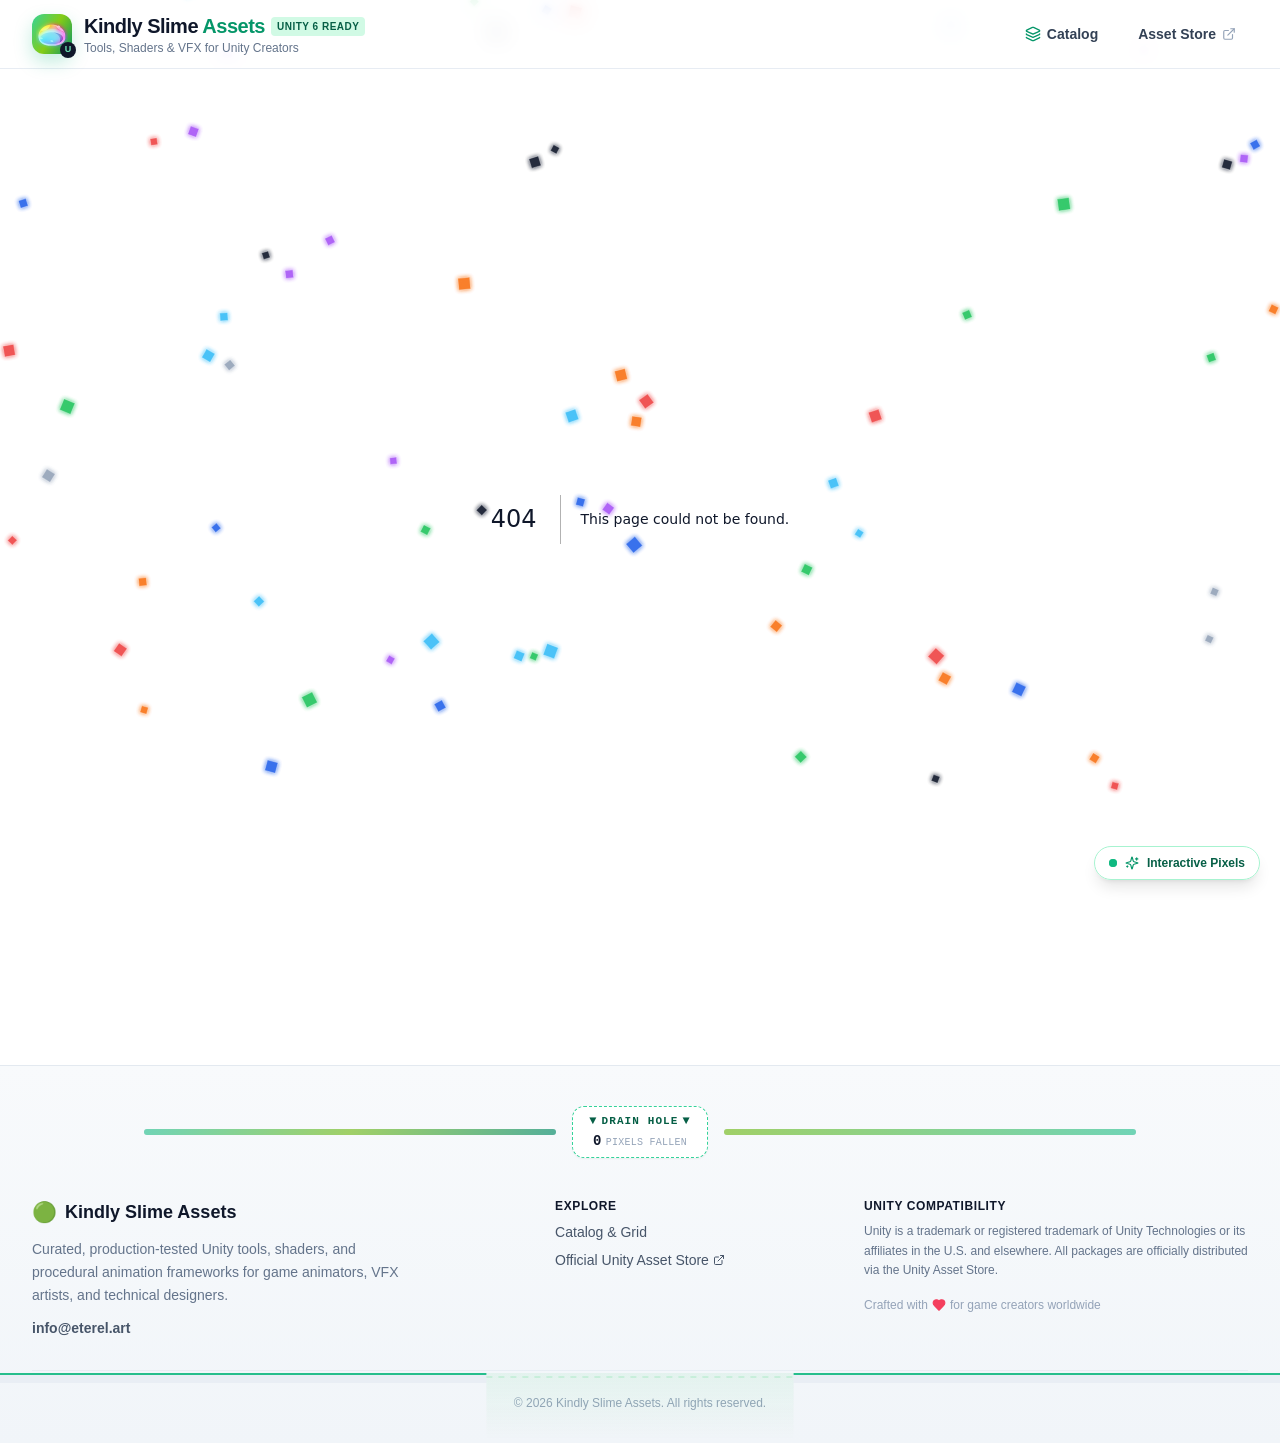
==== commit 631cf847: "add asset" ====
--- a/404/index.html
+++ b/404/index.html
@@ -1 +1 @@
-<!DOCTYPE html><!--qw_U1FKk_ovICk9cJv31r--><html lang="en" data-theme="slime"><head><meta charSet="utf-8"/><meta name="viewport" content="width=device-width, initial-scale=1"/><link rel="preload" as="image" href="/uploads/favicon-1792960924806.png"/><link rel="stylesheet" href="/_next/static/css/ccb2f82086b17821.css" data-precedence="next"/><link rel="preload" as="script" fetchPriority="low" href="/_next/static/chunks/webpack-4772d34723bd25e0.js"/><script src="/_next/static/chunks/4bd1b696-c023c6e3521b1417.js" async=""></script><script src="/_next/static/chunks/255-a85cef9cc3a04b12.js" async=""></script><script src="/_next/static/chunks/main-app-7085bcf40c44cc89.js" async=""></script><script src="/_next/static/chunks/467-fa972514f9c76bc9.js" async=""></script><script src="/_next/static/chunks/app/layout-8eebef2918df554c.js" async=""></script><meta name="robots" content="noindex"/><title>404: This page could not be found.</title><title>Kindly Slime Assets - Unity Asset Store Catalog &amp; VFX Tools</title><meta name="description" content="Curated collection of game development tools, procedural animation systems, elemental VFX shaders, and retro screen filters for Unity creators."/><link rel="canonical" href="https://ks-assets.eterel.art/"/><meta property="og:title" content="Kindly Slime Assets - Unity Asset Store Catalog &amp; VFX Tools"/><meta property="og:description" content="Curated collection of game development tools, procedural animation systems, elemental VFX shaders, and retro screen filters for Unity creators."/><meta property="og:url" content="https://ks-assets.eterel.art/"/><meta property="og:site_name" content="Kindly Slime Assets"/><meta property="og:type" content="website"/><meta name="twitter:card" content="summary"/><meta name="twitter:title" content="Kindly Slime Assets - Unity Asset Store Catalog &amp; VFX Tools"/><meta name="twitter:description" content="Curated collection of game development tools, procedural animation systems, elemental VFX shaders, and retro screen filters for Unity creators."/><link rel="shortcut icon" href="/favicon.ico"/><link rel="icon" href="/uploads/favicon-1792960924806.png"/><link rel="icon" href="/favicon.ico" type="image/x-icon" sizes="64x64"/><link rel="apple-touch-icon" href="/uploads/favicon-1792960924806.png"/><script src="/_next/static/chunks/polyfills-42372ed130431b0a.js" noModule=""></script></head><body class="relative min-h-screen text-slate-900 antialiased flex flex-col justify-between"><div hidden=""><!--$--><!--/$--></div><canvas class="pointer-events-none absolute left-0 top-0 z-10 block w-full opacity-90"></canvas><div class="fixed bottom-5 right-5 z-40"><button class="accent-border hover-accent-border hover-accent-bg-pale accent-text-strong group flex items-center gap-2 rounded-full border bg-white/95 px-3.5 py-2 text-xs font-semibold shadow-lg backdrop-blur-md hover:shadow-xl transition-all" title="Open Interactive Pixel Physics Settings"><span class="relative flex h-2 w-2"><span class="accent-bg absolute inline-flex h-full w-full animate-ping rounded-full opacity-75"></span><span class="accent-bg relative inline-flex h-2 w-2 rounded-full"></span></span><svg xmlns="http://www.w3.org/2000/svg" width="24" height="24" viewBox="0 0 24 24" fill="none" stroke="currentColor" stroke-width="2" stroke-linecap="round" stroke-linejoin="round" class="lucide lucide-sparkles accent-text h-3.5 w-3.5 transition-transform group-hover:rotate-12"><path d="M9.937 15.5A2 2 0 0 0 8.5 14.063l-6.135-1.582a.5.5 0 0 1 0-.962L8.5 9.936A2 2 0 0 0 9.937 8.5l1.582-6.135a.5.5 0 0 1 .963 0L14.063 8.5A2 2 0 0 0 15.5 9.937l6.135 1.581a.5.5 0 0 1 0 .964L15.5 14.063a2 2 0 0 0-1.437 1.437l-1.582 6.135a.5.5 0 0 1-.963 0z"></path><path d="M20 3v4"></path><path d="M22 5h-4"></path><path d="M4 17v2"></path><path d="M5 18H3"></path></svg><span>Interactive Pixels</span></button></div><header class="sticky top-0 z-30 w-full border-b border-slate-200/80 bg-white/85 backdrop-blur-md transition-all"><div class="mx-auto flex max-w-7xl items-center justify-between px-4 py-3 sm:px-6 lg:px-8"><a class="group flex items-center gap-3" href="/"><div class="accent-gradient-bg accent-shadow relative flex h-10 w-10 items-center justify-center rounded-xl shadow-md transition-transform duration-200 group-hover:scale-105"><img src="/uploads/favicon-1792960924806.png" alt="Kindly Slime Assets" class="h-8 w-8 select-none object-contain" width="32" height="32"/><div class="accent-text-soft absolute -bottom-1 -right-1 flex h-4 w-4 items-center justify-center rounded-full bg-slate-900 text-[9px] font-black">U</div></div><div class="flex flex-col"><div class="flex items-center gap-1.5"><span class="font-extrabold tracking-tight text-slate-900 text-lg sm:text-xl">Kindly Slime<!-- --> <span class="accent-text">Assets</span></span><span class="accent-surface accent-text-strong hidden rounded px-1.5 py-0.5 text-[10px] font-bold uppercase tracking-wider sm:inline-block">Unity 6 Ready</span></div><p class="text-xs text-slate-500 font-medium">Tools, Shaders &amp; VFX for Unity Creators</p></div></a><div class="flex items-center gap-2 sm:gap-4"><a class="flex items-center gap-1.5 rounded-lg px-3 py-1.5 text-sm font-semibold text-slate-700 hover:bg-slate-100 hover:text-slate-900 transition-colors" href="/"><svg xmlns="http://www.w3.org/2000/svg" width="24" height="24" viewBox="0 0 24 24" fill="none" stroke="currentColor" stroke-width="2" stroke-linecap="round" stroke-linejoin="round" class="lucide lucide-layers accent-text h-4 w-4"><path d="M12.83 2.18a2 2 0 0 0-1.66 0L2.6 6.08a1 1 0 0 0 0 1.83l8.58 3.91a2 2 0 0 0 1.66 0l8.58-3.9a1 1 0 0 0 0-1.83z"></path><path d="M2 12a1 1 0 0 0 .58.91l8.6 3.91a2 2 0 0 0 1.65 0l8.58-3.9A1 1 0 0 0 22 12"></path><path d="M2 17a1 1 0 0 0 .58.91l8.6 3.91a2 2 0 0 0 1.65 0l8.58-3.9A1 1 0 0 0 22 17"></path></svg><span class="hidden sm:inline">Catalog</span></a><a href="https://assetstore.unity.com" target="_blank" rel="noopener noreferrer" class="flex items-center gap-1.5 rounded-lg px-3 py-1.5 text-sm font-semibold text-slate-700 hover:bg-slate-100 hover:text-slate-900 transition-colors"><span class="hidden sm:inline">Asset Store</span><svg xmlns="http://www.w3.org/2000/svg" width="24" height="24" viewBox="0 0 24 24" fill="none" stroke="currentColor" stroke-width="2" stroke-linecap="round" stroke-linejoin="round" class="lucide lucide-external-link h-3.5 w-3.5 text-slate-400"><path d="M15 3h6v6"></path><path d="M10 14 21 3"></path><path d="M18 13v6a2 2 0 0 1-2 2H5a2 2 0 0 1-2-2V8a2 2 0 0 1 2-2h6"></path></svg></a></div></div></header><main class="relative z-20 flex-1"><div style="font-family:system-ui,&quot;Segoe UI&quot;,Roboto,Helvetica,Arial,sans-serif,&quot;Apple Color Emoji&quot;,&quot;Segoe UI Emoji&quot;;height:100vh;text-align:center;display:flex;flex-direction:column;align-items:center;justify-content:center"><div><style>body{color:#000;background:#fff;margin:0}.next-error-h1{border-right:1px solid rgba(0,0,0,.3)}@media (prefers-color-scheme:dark){body{color:#fff;background:#000}.next-error-h1{border-right:1px solid rgba(255,255,255,.3)}}</style><h1 class="next-error-h1" style="display:inline-block;margin:0 20px 0 0;padding:0 23px 0 0;font-size:24px;font-weight:500;vertical-align:top;line-height:49px">404</h1><div style="display:inline-block"><h2 style="font-size:14px;font-weight:400;line-height:49px;margin:0">This page could not be found.</h2></div></div></div><!--$--><!--/$--></main><footer class="relative mt-24 w-full overflow-hidden border-t border-slate-200/90 bg-gradient-to-b from-slate-50 to-slate-100 pt-10 pb-8 text-slate-600"><div class="relative mx-auto mb-10 max-w-5xl px-4"><div class="flex items-center justify-between gap-4 text-xs font-mono text-slate-400"><div class="h-1.5 flex-1 rounded-full bg-slate-300 relative overflow-hidden"><div class="accent-gradient-bg absolute inset-0 opacity-60"></div></div><div class="accent-border-strong flex flex-col items-center px-4 py-1.5 rounded-xl border border-dashed bg-white shadow-sm text-center"><span class="accent-text-strong text-[11px] font-bold uppercase tracking-widest flex items-center gap-1"><span class="inline-block animate-bounce text-xs">▼</span>DRAIN HOLE<span class="inline-block animate-bounce text-xs">▼</span></span><span class="mt-0.5 flex items-baseline gap-1 text-[10px] uppercase tracking-wide text-slate-400"><strong class="text-sm font-black tabular-nums text-slate-900">0</strong>pixels fallen</span></div><div class="h-1.5 flex-1 rounded-full bg-slate-300 relative overflow-hidden"><div class="accent-gradient-bg-reverse absolute inset-0 opacity-60"></div></div></div></div><div class="mx-auto max-w-7xl px-4 sm:px-6 lg:px-8"><div class="grid grid-cols-1 gap-8 md:grid-cols-3"><div class="flex flex-col gap-3"><div class="flex items-center gap-2 font-extrabold text-slate-900 text-lg"><span class="text-xl">🟢</span><span>Kindly Slime Assets</span></div><p class="text-sm text-slate-500 leading-relaxed">Curated, production-tested Unity tools, shaders, and procedural animation frameworks for game animators, VFX artists, and technical designers.</p><a href="mailto:info@eterel.art" class="hover-accent-text w-fit text-sm font-semibold text-slate-600 transition-colors">info@eterel.art</a></div><div class="flex flex-col gap-2 md:items-center"><div class="flex flex-col gap-2"><h4 class="text-xs font-bold uppercase tracking-wider text-slate-900">Explore</h4><a class="hover-accent-text text-sm transition-colors" href="/">Catalog &amp; Grid</a><a href="https://assetstore.unity.com" target="_blank" rel="noopener noreferrer" class="hover-accent-text inline-flex items-center gap-1 text-sm transition-colors">Official Unity Asset Store <svg xmlns="http://www.w3.org/2000/svg" width="24" height="24" viewBox="0 0 24 24" fill="none" stroke="currentColor" stroke-width="2" stroke-linecap="round" stroke-linejoin="round" class="lucide lucide-external-link h-3 w-3"><path d="M15 3h6v6"></path><path d="M10 14 21 3"></path><path d="M18 13v6a2 2 0 0 1-2 2H5a2 2 0 0 1-2-2V8a2 2 0 0 1 2-2h6"></path></svg></a></div></div><div class="flex flex-col gap-2"><h4 class="text-xs font-bold uppercase tracking-wider text-slate-900">Unity Compatibility</h4><p class="text-xs text-slate-500 leading-relaxed">Unity is a trademark or registered trademark of Unity Technologies or its affiliates in the U.S. and elsewhere. All packages are officially distributed via the Unity Asset Store.</p><div class="mt-2 flex items-center gap-1 text-xs text-slate-400"><span>Crafted with</span><svg xmlns="http://www.w3.org/2000/svg" width="24" height="24" viewBox="0 0 24 24" fill="none" stroke="currentColor" stroke-width="2" stroke-linecap="round" stroke-linejoin="round" class="lucide lucide-heart h-3.5 w-3.5 text-rose-500 fill-rose-500"><path d="M19 14c1.49-1.46 3-3.21 3-5.5A5.5 5.5 0 0 0 16.5 3c-1.76 0-3 .5-4.5 2-1.5-1.5-2.74-2-4.5-2A5.5 5.5 0 0 0 2 8.5c0 2.3 1.5 4.05 3 5.5l7 7Z"></path></svg><span>for game creators worldwide</span></div></div></div><div class="mt-8 border-t border-slate-200/60 pt-6 text-center text-xs text-slate-400">© <!-- -->2026<!-- --> <!-- -->Kindly Slime Assets. All rights reserved.</div></div></footer><script src="/_next/static/chunks/webpack-4772d34723bd25e0.js" id="_R_" async=""></script><script>(self.__next_f=self.__next_f||[]).push([0])</script><script>self.__next_f.push([1,"1:\"$Sreact.fragment\"\n2:I[3754,[\"467\",\"static/chunks/467-fa972514f9c76bc9.js\",\"177\",\"static/chunks/app/layout-8eebef2918df554c.js\"],\"default\"]\n3:I[63,[\"467\",\"static/chunks/467-fa972514f9c76bc9.js\",\"177\",\"static/chunks/app/layout-8eebef2918df554c.js\"],\"default\"]\n4:I[9766,[],\"\"]\n5:I[8924,[],\"\"]\n6:I[1544,[\"467\",\"static/chunks/467-fa972514f9c76bc9.js\",\"177\",\"static/chunks/app/layout-8eebef2918df554c.js\"],\"default\"]\n7:I[4431,[],\"OutletBoundary\"]\n9:I[5278,[],\"AsyncMetadataOutlet\"]\nb:I[4431,[],\"ViewportBoundary\"]\nd:I[4431,[],\"MetadataBoundary\"]\ne:\"$Sreact.suspense\"\n10:I[7150,[],\"\"]\n:HL[\"/_next/static/css/ccb2f82086b17821.css\",\"style\"]\n"])</script><script>self.__next_f.push([1,"0:{\"P\":null,\"b\":\"qw_U1FKk_ovICk9cJv31r\",\"p\":\"\",\"c\":[\"\",\"_not-found\",\"\"],\"i\":false,\"f\":[[[\"\",{\"children\":[\"/_not-found\",{\"children\":[\"__PAGE__\",{}]}]},\"$undefined\",\"$undefined\",true],[\"\",[\"$\",\"$1\",\"c\",{\"children\":[[[\"$\",\"link\",\"0\",{\"rel\":\"stylesheet\",\"href\":\"/_next/static/css/ccb2f82086b17821.css\",\"precedence\":\"next\",\"crossOrigin\":\"$undefined\",\"nonce\":\"$undefined\"}]],[\"$\",\"html\",null,{\"lang\":\"en\",\"data-theme\":\"slime\",\"children\":[\"$\",\"body\",null,{\"className\":\"relative min-h-screen text-slate-900 antialiased flex flex-col justify-between\",\"children\":[[\"$\",\"$L2\",null,{}],[\"$\",\"$L3\",null,{}],[\"$\",\"main\",null,{\"className\":\"relative z-20 flex-1\",\"children\":[\"$\",\"$L4\",null,{\"parallelRouterKey\":\"children\",\"error\":\"$undefined\",\"errorStyles\":\"$undefined\",\"errorScripts\":\"$undefined\",\"template\":[\"$\",\"$L5\",null,{}],\"templateStyles\":\"$undefined\",\"templateScripts\":\"$undefined\",\"notFound\":\"$undefined\",\"forbidden\":\"$undefined\",\"unauthorized\":\"$undefined\"}]}],[\"$\",\"$L6\",null,{}]]}]}]]}],{\"children\":[\"/_not-found\",[\"$\",\"$1\",\"c\",{\"children\":[null,[\"$\",\"$L4\",null,{\"parallelRouterKey\":\"children\",\"error\":\"$undefined\",\"errorStyles\":\"$undefined\",\"errorScripts\":\"$undefined\",\"template\":[\"$\",\"$L5\",null,{}],\"templateStyles\":\"$undefined\",\"templateScripts\":\"$undefined\",\"notFound\":\"$undefined\",\"forbidden\":\"$undefined\",\"unauthorized\":\"$undefined\"}]]}],{\"children\":[\"__PAGE__\",[\"$\",\"$1\",\"c\",{\"children\":[[[\"$\",\"title\",null,{\"children\":\"404: This page could not be found.\"}],[\"$\",\"div\",null,{\"style\":{\"fontFamily\":\"system-ui,\\\"Segoe UI\\\",Roboto,Helvetica,Arial,sans-serif,\\\"Apple Color Emoji\\\",\\\"Segoe UI Emoji\\\"\",\"height\":\"100vh\",\"textAlign\":\"center\",\"display\":\"flex\",\"flexDirection\":\"column\",\"alignItems\":\"center\",\"justifyContent\":\"center\"},\"children\":[\"$\",\"div\",null,{\"children\":[[\"$\",\"style\",null,{\"dangerouslySetInnerHTML\":{\"__html\":\"body{color:#000;background:#fff;margin:0}.next-error-h1{border-right:1px solid rgba(0,0,0,.3)}@media (prefers-color-scheme:dark){body{color:#fff;background:#000}.next-error-h1{border-right:1px solid rgba(255,255,255,.3)}}\"}}],[\"$\",\"h1\",null,{\"className\":\"next-error-h1\",\"style\":{\"display\":\"inline-block\",\"margin\":\"0 20px 0 0\",\"padding\":\"0 23px 0 0\",\"fontSize\":24,\"fontWeight\":500,\"verticalAlign\":\"top\",\"lineHeight\":\"49px\"},\"children\":404}],[\"$\",\"div\",null,{\"style\":{\"display\":\"inline-block\"},\"children\":[\"$\",\"h2\",null,{\"style\":{\"fontSize\":14,\"fontWeight\":400,\"lineHeight\":\"49px\",\"margin\":0},\"children\":\"This page could not be found.\"}]}]]}]}]],null,[\"$\",\"$L7\",null,{\"children\":[\"$L8\",[\"$\",\"$L9\",null,{\"promise\":\"$@a\"}]]}]]}],{},null,false]},null,false]},null,false],[\"$\",\"$1\",\"h\",{\"children\":[[\"$\",\"meta\",null,{\"name\":\"robots\",\"content\":\"noindex\"}],[[\"$\",\"$Lb\",null,{\"children\":\"$Lc\"}],null],[\"$\",\"$Ld\",null,{\"children\":[\"$\",\"div\",null,{\"hidden\":true,\"children\":[\"$\",\"$e\",null,{\"fallback\":null,\"children\":\"$Lf\"}]}]}]]}],false]],\"m\":\"$undefined\",\"G\":[\"$10\",[]],\"s\":false,\"S\":true}\n"])</script><script>self.__next_f.push([1,"c:[[\"$\",\"meta\",\"0\",{\"charSet\":\"utf-8\"}],[\"$\",\"meta\",\"1\",{\"name\":\"viewport\",\"content\":\"width=device-width, initial-scale=1\"}]]\n8:null\n"])</script><script>self.__next_f.push([1,"11:I[622,[],\"IconMark\"]\n"])</script><script>self.__next_f.push([1,"a:{\"metadata\":[[\"$\",\"title\",\"0\",{\"children\":\"Kindly Slime Assets - Unity Asset Store Catalog \u0026 VFX Tools\"}],[\"$\",\"meta\",\"1\",{\"name\":\"description\",\"content\":\"Curated collection of game development tools, procedural animation systems, elemental VFX shaders, and retro screen filters for Unity creators.\"}],[\"$\",\"link\",\"2\",{\"rel\":\"canonical\",\"href\":\"https://ks-assets.eterel.art/\"}],[\"$\",\"meta\",\"3\",{\"property\":\"og:title\",\"content\":\"Kindly Slime Assets - Unity Asset Store Catalog \u0026 VFX Tools\"}],[\"$\",\"meta\",\"4\",{\"property\":\"og:description\",\"content\":\"Curated collection of game development tools, procedural animation systems, elemental VFX shaders, and retro screen filters for Unity creators.\"}],[\"$\",\"meta\",\"5\",{\"property\":\"og:url\",\"content\":\"https://ks-assets.eterel.art/\"}],[\"$\",\"meta\",\"6\",{\"property\":\"og:site_name\",\"content\":\"Kindly Slime Assets\"}],[\"$\",\"meta\",\"7\",{\"property\":\"og:type\",\"content\":\"website\"}],[\"$\",\"meta\",\"8\",{\"name\":\"twitter:card\",\"content\":\"summary\"}],[\"$\",\"meta\",\"9\",{\"name\":\"twitter:title\",\"content\":\"Kindly Slime Assets - Unity Asset Store Catalog \u0026 VFX Tools\"}],[\"$\",\"meta\",\"10\",{\"name\":\"twitter:description\",\"content\":\"Curated collection of game development tools, procedural animation systems, elemental VFX shaders, and retro screen filters for Unity creators.\"}],[\"$\",\"link\",\"11\",{\"rel\":\"shortcut icon\",\"href\":\"/favicon.ico\"}],[\"$\",\"link\",\"12\",{\"rel\":\"icon\",\"href\":\"/uploads/favicon-1792960924806.png\"}],[\"$\",\"link\",\"13\",{\"rel\":\"icon\",\"href\":\"/favicon.ico\",\"type\":\"image/x-icon\",\"sizes\":\"64x64\"}],[\"$\",\"link\",\"14\",{\"rel\":\"apple-touch-icon\",\"href\":\"/uploads/favicon-1792960924806.png\"}],[\"$\",\"$L11\",\"15\",{}]],\"error\":null,\"digest\":\"$undefined\"}\n"])</script><script>self.__next_f.push([1,"f:\"$a:metadata\"\n"])</script></body></html>+<!DOCTYPE html><!--T9DajQ5t9VJcR1ZSo8HqV--><html lang="en" data-theme="slime"><head><meta charSet="utf-8"/><meta name="viewport" content="width=device-width, initial-scale=1"/><link rel="preload" as="image" href="/uploads/favicon-1792960924806.png"/><link rel="stylesheet" href="/_next/static/css/ccb2f82086b17821.css" data-precedence="next"/><link rel="preload" as="script" fetchPriority="low" href="/_next/static/chunks/webpack-4772d34723bd25e0.js"/><script src="/_next/static/chunks/4bd1b696-c023c6e3521b1417.js" async=""></script><script src="/_next/static/chunks/255-a85cef9cc3a04b12.js" async=""></script><script src="/_next/static/chunks/main-app-7085bcf40c44cc89.js" async=""></script><script src="/_next/static/chunks/467-fa972514f9c76bc9.js" async=""></script><script src="/_next/static/chunks/app/layout-8eebef2918df554c.js" async=""></script><meta name="robots" content="noindex"/><title>404: This page could not be found.</title><title>Kindly Slime Assets - Unity Asset Store Catalog &amp; VFX Tools</title><meta name="description" content="Curated collection of game development tools, procedural animation systems, elemental VFX shaders, and retro screen filters for Unity creators."/><link rel="canonical" href="https://ks-assets.eterel.art/"/><meta property="og:title" content="Kindly Slime Assets - Unity Asset Store Catalog &amp; VFX Tools"/><meta property="og:description" content="Curated collection of game development tools, procedural animation systems, elemental VFX shaders, and retro screen filters for Unity creators."/><meta property="og:url" content="https://ks-assets.eterel.art/"/><meta property="og:site_name" content="Kindly Slime Assets"/><meta property="og:type" content="website"/><meta name="twitter:card" content="summary"/><meta name="twitter:title" content="Kindly Slime Assets - Unity Asset Store Catalog &amp; VFX Tools"/><meta name="twitter:description" content="Curated collection of game development tools, procedural animation systems, elemental VFX shaders, and retro screen filters for Unity creators."/><link rel="shortcut icon" href="/favicon.ico"/><link rel="icon" href="/uploads/favicon-1792960924806.png"/><link rel="icon" href="/favicon.ico" type="image/x-icon" sizes="64x64"/><link rel="apple-touch-icon" href="/uploads/favicon-1792960924806.png"/><script src="/_next/static/chunks/polyfills-42372ed130431b0a.js" noModule=""></script></head><body class="relative min-h-screen text-slate-900 antialiased flex flex-col justify-between"><div hidden=""><!--$--><!--/$--></div><canvas class="pointer-events-none absolute left-0 top-0 z-10 block w-full opacity-90"></canvas><div class="fixed bottom-5 right-5 z-40"><button class="accent-border hover-accent-border hover-accent-bg-pale accent-text-strong group flex items-center gap-2 rounded-full border bg-white/95 px-3.5 py-2 text-xs font-semibold shadow-lg backdrop-blur-md hover:shadow-xl transition-all" title="Open Interactive Pixel Physics Settings"><span class="relative flex h-2 w-2"><span class="accent-bg absolute inline-flex h-full w-full animate-ping rounded-full opacity-75"></span><span class="accent-bg relative inline-flex h-2 w-2 rounded-full"></span></span><svg xmlns="http://www.w3.org/2000/svg" width="24" height="24" viewBox="0 0 24 24" fill="none" stroke="currentColor" stroke-width="2" stroke-linecap="round" stroke-linejoin="round" class="lucide lucide-sparkles accent-text h-3.5 w-3.5 transition-transform group-hover:rotate-12"><path d="M9.937 15.5A2 2 0 0 0 8.5 14.063l-6.135-1.582a.5.5 0 0 1 0-.962L8.5 9.936A2 2 0 0 0 9.937 8.5l1.582-6.135a.5.5 0 0 1 .963 0L14.063 8.5A2 2 0 0 0 15.5 9.937l6.135 1.581a.5.5 0 0 1 0 .964L15.5 14.063a2 2 0 0 0-1.437 1.437l-1.582 6.135a.5.5 0 0 1-.963 0z"></path><path d="M20 3v4"></path><path d="M22 5h-4"></path><path d="M4 17v2"></path><path d="M5 18H3"></path></svg><span>Interactive Pixels</span></button></div><header class="sticky top-0 z-30 w-full border-b border-slate-200/80 bg-white/85 backdrop-blur-md transition-all"><div class="mx-auto flex max-w-7xl items-center justify-between px-4 py-3 sm:px-6 lg:px-8"><a class="group flex items-center gap-3" href="/"><div class="accent-gradient-bg accent-shadow relative flex h-10 w-10 items-center justify-center rounded-xl shadow-md transition-transform duration-200 group-hover:scale-105"><img src="/uploads/favicon-1792960924806.png" alt="Kindly Slime Assets" class="h-8 w-8 select-none object-contain" width="32" height="32"/><div class="accent-text-soft absolute -bottom-1 -right-1 flex h-4 w-4 items-center justify-center rounded-full bg-slate-900 text-[9px] font-black">U</div></div><div class="flex flex-col"><div class="flex items-center gap-1.5"><span class="font-extrabold tracking-tight text-slate-900 text-lg sm:text-xl">Kindly Slime<!-- --> <span class="accent-text">Assets</span></span><span class="accent-surface accent-text-strong hidden rounded px-1.5 py-0.5 text-[10px] font-bold uppercase tracking-wider sm:inline-block">Unity 6 Ready</span></div><p class="text-xs text-slate-500 font-medium">Tools, Shaders &amp; VFX for Unity Creators</p></div></a><div class="flex items-center gap-2 sm:gap-4"><a class="flex items-center gap-1.5 rounded-lg px-3 py-1.5 text-sm font-semibold text-slate-700 hover:bg-slate-100 hover:text-slate-900 transition-colors" href="/"><svg xmlns="http://www.w3.org/2000/svg" width="24" height="24" viewBox="0 0 24 24" fill="none" stroke="currentColor" stroke-width="2" stroke-linecap="round" stroke-linejoin="round" class="lucide lucide-layers accent-text h-4 w-4"><path d="M12.83 2.18a2 2 0 0 0-1.66 0L2.6 6.08a1 1 0 0 0 0 1.83l8.58 3.91a2 2 0 0 0 1.66 0l8.58-3.9a1 1 0 0 0 0-1.83z"></path><path d="M2 12a1 1 0 0 0 .58.91l8.6 3.91a2 2 0 0 0 1.65 0l8.58-3.9A1 1 0 0 0 22 12"></path><path d="M2 17a1 1 0 0 0 .58.91l8.6 3.91a2 2 0 0 0 1.65 0l8.58-3.9A1 1 0 0 0 22 17"></path></svg><span class="hidden sm:inline">Catalog</span></a><a href="https://assetstore.unity.com" target="_blank" rel="noopener noreferrer" class="flex items-center gap-1.5 rounded-lg px-3 py-1.5 text-sm font-semibold text-slate-700 hover:bg-slate-100 hover:text-slate-900 transition-colors"><span class="hidden sm:inline">Asset Store</span><svg xmlns="http://www.w3.org/2000/svg" width="24" height="24" viewBox="0 0 24 24" fill="none" stroke="currentColor" stroke-width="2" stroke-linecap="round" stroke-linejoin="round" class="lucide lucide-external-link h-3.5 w-3.5 text-slate-400"><path d="M15 3h6v6"></path><path d="M10 14 21 3"></path><path d="M18 13v6a2 2 0 0 1-2 2H5a2 2 0 0 1-2-2V8a2 2 0 0 1 2-2h6"></path></svg></a></div></div></header><main class="relative z-20 flex-1"><div style="font-family:system-ui,&quot;Segoe UI&quot;,Roboto,Helvetica,Arial,sans-serif,&quot;Apple Color Emoji&quot;,&quot;Segoe UI Emoji&quot;;height:100vh;text-align:center;display:flex;flex-direction:column;align-items:center;justify-content:center"><div><style>body{color:#000;background:#fff;margin:0}.next-error-h1{border-right:1px solid rgba(0,0,0,.3)}@media (prefers-color-scheme:dark){body{color:#fff;background:#000}.next-error-h1{border-right:1px solid rgba(255,255,255,.3)}}</style><h1 class="next-error-h1" style="display:inline-block;margin:0 20px 0 0;padding:0 23px 0 0;font-size:24px;font-weight:500;vertical-align:top;line-height:49px">404</h1><div style="display:inline-block"><h2 style="font-size:14px;font-weight:400;line-height:49px;margin:0">This page could not be found.</h2></div></div></div><!--$--><!--/$--></main><footer class="relative mt-24 w-full overflow-hidden border-t border-slate-200/90 bg-gradient-to-b from-slate-50 to-slate-100 pt-10 pb-8 text-slate-600"><div class="relative mx-auto mb-10 max-w-5xl px-4"><div class="flex items-center justify-between gap-4 text-xs font-mono text-slate-400"><div class="h-1.5 flex-1 rounded-full bg-slate-300 relative overflow-hidden"><div class="accent-gradient-bg absolute inset-0 opacity-60"></div></div><div class="accent-border-strong flex flex-col items-center px-4 py-1.5 rounded-xl border border-dashed bg-white shadow-sm text-center"><span class="accent-text-strong text-[11px] font-bold uppercase tracking-widest flex items-center gap-1"><span class="inline-block animate-bounce text-xs">▼</span>DRAIN HOLE<span class="inline-block animate-bounce text-xs">▼</span></span><span class="mt-0.5 flex items-baseline gap-1 text-[10px] uppercase tracking-wide text-slate-400"><strong class="text-sm font-black tabular-nums text-slate-900">0</strong>pixels fallen</span></div><div class="h-1.5 flex-1 rounded-full bg-slate-300 relative overflow-hidden"><div class="accent-gradient-bg-reverse absolute inset-0 opacity-60"></div></div></div></div><div class="mx-auto max-w-7xl px-4 sm:px-6 lg:px-8"><div class="grid grid-cols-1 gap-8 md:grid-cols-3"><div class="flex flex-col gap-3"><div class="flex items-center gap-2 font-extrabold text-slate-900 text-lg"><span class="text-xl">🟢</span><span>Kindly Slime Assets</span></div><p class="text-sm text-slate-500 leading-relaxed">Curated, production-tested Unity tools, shaders, and procedural animation frameworks for game animators, VFX artists, and technical designers.</p><a href="mailto:info@eterel.art" class="hover-accent-text w-fit text-sm font-semibold text-slate-600 transition-colors">info@eterel.art</a></div><div class="flex flex-col gap-2 md:items-center"><div class="flex flex-col gap-2"><h4 class="text-xs font-bold uppercase tracking-wider text-slate-900">Explore</h4><a class="hover-accent-text text-sm transition-colors" href="/">Catalog &amp; Grid</a><a href="https://assetstore.unity.com" target="_blank" rel="noopener noreferrer" class="hover-accent-text inline-flex items-center gap-1 text-sm transition-colors">Official Unity Asset Store <svg xmlns="http://www.w3.org/2000/svg" width="24" height="24" viewBox="0 0 24 24" fill="none" stroke="currentColor" stroke-width="2" stroke-linecap="round" stroke-linejoin="round" class="lucide lucide-external-link h-3 w-3"><path d="M15 3h6v6"></path><path d="M10 14 21 3"></path><path d="M18 13v6a2 2 0 0 1-2 2H5a2 2 0 0 1-2-2V8a2 2 0 0 1 2-2h6"></path></svg></a></div></div><div class="flex flex-col gap-2"><h4 class="text-xs font-bold uppercase tracking-wider text-slate-900">Unity Compatibility</h4><p class="text-xs text-slate-500 leading-relaxed">Unity is a trademark or registered trademark of Unity Technologies or its affiliates in the U.S. and elsewhere. All packages are officially distributed via the Unity Asset Store.</p><div class="mt-2 flex items-center gap-1 text-xs text-slate-400"><span>Crafted with</span><svg xmlns="http://www.w3.org/2000/svg" width="24" height="24" viewBox="0 0 24 24" fill="none" stroke="currentColor" stroke-width="2" stroke-linecap="round" stroke-linejoin="round" class="lucide lucide-heart h-3.5 w-3.5 text-rose-500 fill-rose-500"><path d="M19 14c1.49-1.46 3-3.21 3-5.5A5.5 5.5 0 0 0 16.5 3c-1.76 0-3 .5-4.5 2-1.5-1.5-2.74-2-4.5-2A5.5 5.5 0 0 0 2 8.5c0 2.3 1.5 4.05 3 5.5l7 7Z"></path></svg><span>for game creators worldwide</span></div></div></div><div class="mt-8 border-t border-slate-200/60 pt-6 text-center text-xs text-slate-400">© <!-- -->2026<!-- --> <!-- -->Kindly Slime Assets. All rights reserved.</div></div></footer><script src="/_next/static/chunks/webpack-4772d34723bd25e0.js" id="_R_" async=""></script><script>(self.__next_f=self.__next_f||[]).push([0])</script><script>self.__next_f.push([1,"1:\"$Sreact.fragment\"\n2:I[3754,[\"467\",\"static/chunks/467-fa972514f9c76bc9.js\",\"177\",\"static/chunks/app/layout-8eebef2918df554c.js\"],\"default\"]\n3:I[63,[\"467\",\"static/chunks/467-fa972514f9c76bc9.js\",\"177\",\"static/chunks/app/layout-8eebef2918df554c.js\"],\"default\"]\n4:I[9766,[],\"\"]\n5:I[8924,[],\"\"]\n6:I[1544,[\"467\",\"static/chunks/467-fa972514f9c76bc9.js\",\"177\",\"static/chunks/app/layout-8eebef2918df554c.js\"],\"default\"]\n7:I[4431,[],\"OutletBoundary\"]\n9:I[5278,[],\"AsyncMetadataOutlet\"]\nb:I[4431,[],\"ViewportBoundary\"]\nd:I[4431,[],\"MetadataBoundary\"]\ne:\"$Sreact.suspense\"\n10:I[7150,[],\"\"]\n:HL[\"/_next/static/css/ccb2f82086b17821.css\",\"style\"]\n"])</script><script>self.__next_f.push([1,"0:{\"P\":null,\"b\":\"T9DajQ5t9VJcR1ZSo8HqV\",\"p\":\"\",\"c\":[\"\",\"_not-found\",\"\"],\"i\":false,\"f\":[[[\"\",{\"children\":[\"/_not-found\",{\"children\":[\"__PAGE__\",{}]}]},\"$undefined\",\"$undefined\",true],[\"\",[\"$\",\"$1\",\"c\",{\"children\":[[[\"$\",\"link\",\"0\",{\"rel\":\"stylesheet\",\"href\":\"/_next/static/css/ccb2f82086b17821.css\",\"precedence\":\"next\",\"crossOrigin\":\"$undefined\",\"nonce\":\"$undefined\"}]],[\"$\",\"html\",null,{\"lang\":\"en\",\"data-theme\":\"slime\",\"children\":[\"$\",\"body\",null,{\"className\":\"relative min-h-screen text-slate-900 antialiased flex flex-col justify-between\",\"children\":[[\"$\",\"$L2\",null,{}],[\"$\",\"$L3\",null,{}],[\"$\",\"main\",null,{\"className\":\"relative z-20 flex-1\",\"children\":[\"$\",\"$L4\",null,{\"parallelRouterKey\":\"children\",\"error\":\"$undefined\",\"errorStyles\":\"$undefined\",\"errorScripts\":\"$undefined\",\"template\":[\"$\",\"$L5\",null,{}],\"templateStyles\":\"$undefined\",\"templateScripts\":\"$undefined\",\"notFound\":\"$undefined\",\"forbidden\":\"$undefined\",\"unauthorized\":\"$undefined\"}]}],[\"$\",\"$L6\",null,{}]]}]}]]}],{\"children\":[\"/_not-found\",[\"$\",\"$1\",\"c\",{\"children\":[null,[\"$\",\"$L4\",null,{\"parallelRouterKey\":\"children\",\"error\":\"$undefined\",\"errorStyles\":\"$undefined\",\"errorScripts\":\"$undefined\",\"template\":[\"$\",\"$L5\",null,{}],\"templateStyles\":\"$undefined\",\"templateScripts\":\"$undefined\",\"notFound\":\"$undefined\",\"forbidden\":\"$undefined\",\"unauthorized\":\"$undefined\"}]]}],{\"children\":[\"__PAGE__\",[\"$\",\"$1\",\"c\",{\"children\":[[[\"$\",\"title\",null,{\"children\":\"404: This page could not be found.\"}],[\"$\",\"div\",null,{\"style\":{\"fontFamily\":\"system-ui,\\\"Segoe UI\\\",Roboto,Helvetica,Arial,sans-serif,\\\"Apple Color Emoji\\\",\\\"Segoe UI Emoji\\\"\",\"height\":\"100vh\",\"textAlign\":\"center\",\"display\":\"flex\",\"flexDirection\":\"column\",\"alignItems\":\"center\",\"justifyContent\":\"center\"},\"children\":[\"$\",\"div\",null,{\"children\":[[\"$\",\"style\",null,{\"dangerouslySetInnerHTML\":{\"__html\":\"body{color:#000;background:#fff;margin:0}.next-error-h1{border-right:1px solid rgba(0,0,0,.3)}@media (prefers-color-scheme:dark){body{color:#fff;background:#000}.next-error-h1{border-right:1px solid rgba(255,255,255,.3)}}\"}}],[\"$\",\"h1\",null,{\"className\":\"next-error-h1\",\"style\":{\"display\":\"inline-block\",\"margin\":\"0 20px 0 0\",\"padding\":\"0 23px 0 0\",\"fontSize\":24,\"fontWeight\":500,\"verticalAlign\":\"top\",\"lineHeight\":\"49px\"},\"children\":404}],[\"$\",\"div\",null,{\"style\":{\"display\":\"inline-block\"},\"children\":[\"$\",\"h2\",null,{\"style\":{\"fontSize\":14,\"fontWeight\":400,\"lineHeight\":\"49px\",\"margin\":0},\"children\":\"This page could not be found.\"}]}]]}]}]],null,[\"$\",\"$L7\",null,{\"children\":[\"$L8\",[\"$\",\"$L9\",null,{\"promise\":\"$@a\"}]]}]]}],{},null,false]},null,false]},null,false],[\"$\",\"$1\",\"h\",{\"children\":[[\"$\",\"meta\",null,{\"name\":\"robots\",\"content\":\"noindex\"}],[[\"$\",\"$Lb\",null,{\"children\":\"$Lc\"}],null],[\"$\",\"$Ld\",null,{\"children\":[\"$\",\"div\",null,{\"hidden\":true,\"children\":[\"$\",\"$e\",null,{\"fallback\":null,\"children\":\"$Lf\"}]}]}]]}],false]],\"m\":\"$undefined\",\"G\":[\"$10\",[]],\"s\":false,\"S\":true}\n"])</script><script>self.__next_f.push([1,"c:[[\"$\",\"meta\",\"0\",{\"charSet\":\"utf-8\"}],[\"$\",\"meta\",\"1\",{\"name\":\"viewport\",\"content\":\"width=device-width, initial-scale=1\"}]]\n8:null\n"])</script><script>self.__next_f.push([1,"11:I[622,[],\"IconMark\"]\n"])</script><script>self.__next_f.push([1,"a:{\"metadata\":[[\"$\",\"title\",\"0\",{\"children\":\"Kindly Slime Assets - Unity Asset Store Catalog \u0026 VFX Tools\"}],[\"$\",\"meta\",\"1\",{\"name\":\"description\",\"content\":\"Curated collection of game development tools, procedural animation systems, elemental VFX shaders, and retro screen filters for Unity creators.\"}],[\"$\",\"link\",\"2\",{\"rel\":\"canonical\",\"href\":\"https://ks-assets.eterel.art/\"}],[\"$\",\"meta\",\"3\",{\"property\":\"og:title\",\"content\":\"Kindly Slime Assets - Unity Asset Store Catalog \u0026 VFX Tools\"}],[\"$\",\"meta\",\"4\",{\"property\":\"og:description\",\"content\":\"Curated collection of game development tools, procedural animation systems, elemental VFX shaders, and retro screen filters for Unity creators.\"}],[\"$\",\"meta\",\"5\",{\"property\":\"og:url\",\"content\":\"https://ks-assets.eterel.art/\"}],[\"$\",\"meta\",\"6\",{\"property\":\"og:site_name\",\"content\":\"Kindly Slime Assets\"}],[\"$\",\"meta\",\"7\",{\"property\":\"og:type\",\"content\":\"website\"}],[\"$\",\"meta\",\"8\",{\"name\":\"twitter:card\",\"content\":\"summary\"}],[\"$\",\"meta\",\"9\",{\"name\":\"twitter:title\",\"content\":\"Kindly Slime Assets - Unity Asset Store Catalog \u0026 VFX Tools\"}],[\"$\",\"meta\",\"10\",{\"name\":\"twitter:description\",\"content\":\"Curated collection of game development tools, procedural animation systems, elemental VFX shaders, and retro screen filters for Unity creators.\"}],[\"$\",\"link\",\"11\",{\"rel\":\"shortcut icon\",\"href\":\"/favicon.ico\"}],[\"$\",\"link\",\"12\",{\"rel\":\"icon\",\"href\":\"/uploads/favicon-1792960924806.png\"}],[\"$\",\"link\",\"13\",{\"rel\":\"icon\",\"href\":\"/favicon.ico\",\"type\":\"image/x-icon\",\"sizes\":\"64x64\"}],[\"$\",\"link\",\"14\",{\"rel\":\"apple-touch-icon\",\"href\":\"/uploads/favicon-1792960924806.png\"}],[\"$\",\"$L11\",\"15\",{}]],\"error\":null,\"digest\":\"$undefined\"}\n"])</script><script>self.__next_f.push([1,"f:\"$a:metadata\"\n"])</script></body></html>
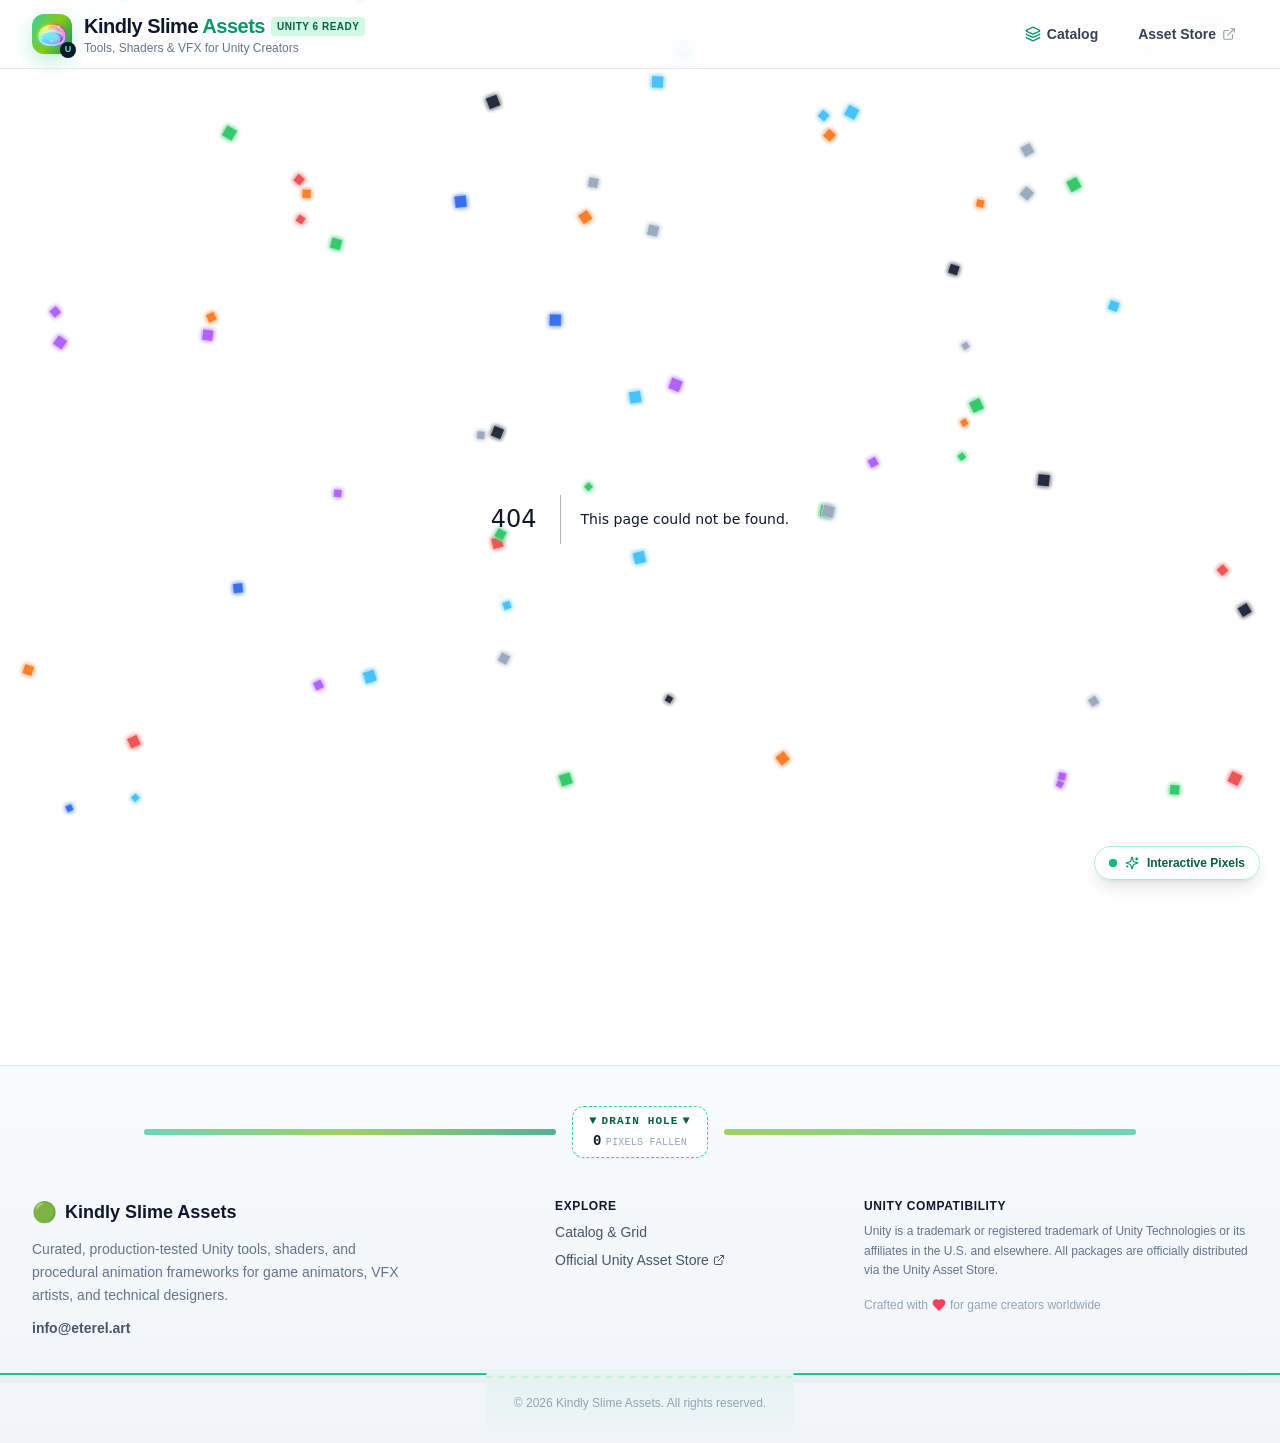
==== commit 46be7169: "+" ====
--- a/404/index.html
+++ b/404/index.html
@@ -1 +1 @@
-<!DOCTYPE html><!--T9DajQ5t9VJcR1ZSo8HqV--><html lang="en" data-theme="slime"><head><meta charSet="utf-8"/><meta name="viewport" content="width=device-width, initial-scale=1"/><link rel="preload" as="image" href="/uploads/favicon-1792960924806.png"/><link rel="stylesheet" href="/_next/static/css/ccb2f82086b17821.css" data-precedence="next"/><link rel="preload" as="script" fetchPriority="low" href="/_next/static/chunks/webpack-4772d34723bd25e0.js"/><script src="/_next/static/chunks/4bd1b696-c023c6e3521b1417.js" async=""></script><script src="/_next/static/chunks/255-a85cef9cc3a04b12.js" async=""></script><script src="/_next/static/chunks/main-app-7085bcf40c44cc89.js" async=""></script><script src="/_next/static/chunks/467-fa972514f9c76bc9.js" async=""></script><script src="/_next/static/chunks/app/layout-8eebef2918df554c.js" async=""></script><meta name="robots" content="noindex"/><title>404: This page could not be found.</title><title>Kindly Slime Assets - Unity Asset Store Catalog &amp; VFX Tools</title><meta name="description" content="Curated collection of game development tools, procedural animation systems, elemental VFX shaders, and retro screen filters for Unity creators."/><link rel="canonical" href="https://ks-assets.eterel.art/"/><meta property="og:title" content="Kindly Slime Assets - Unity Asset Store Catalog &amp; VFX Tools"/><meta property="og:description" content="Curated collection of game development tools, procedural animation systems, elemental VFX shaders, and retro screen filters for Unity creators."/><meta property="og:url" content="https://ks-assets.eterel.art/"/><meta property="og:site_name" content="Kindly Slime Assets"/><meta property="og:type" content="website"/><meta name="twitter:card" content="summary"/><meta name="twitter:title" content="Kindly Slime Assets - Unity Asset Store Catalog &amp; VFX Tools"/><meta name="twitter:description" content="Curated collection of game development tools, procedural animation systems, elemental VFX shaders, and retro screen filters for Unity creators."/><link rel="shortcut icon" href="/favicon.ico"/><link rel="icon" href="/uploads/favicon-1792960924806.png"/><link rel="icon" href="/favicon.ico" type="image/x-icon" sizes="64x64"/><link rel="apple-touch-icon" href="/uploads/favicon-1792960924806.png"/><script src="/_next/static/chunks/polyfills-42372ed130431b0a.js" noModule=""></script></head><body class="relative min-h-screen text-slate-900 antialiased flex flex-col justify-between"><div hidden=""><!--$--><!--/$--></div><canvas class="pointer-events-none absolute left-0 top-0 z-10 block w-full opacity-90"></canvas><div class="fixed bottom-5 right-5 z-40"><button class="accent-border hover-accent-border hover-accent-bg-pale accent-text-strong group flex items-center gap-2 rounded-full border bg-white/95 px-3.5 py-2 text-xs font-semibold shadow-lg backdrop-blur-md hover:shadow-xl transition-all" title="Open Interactive Pixel Physics Settings"><span class="relative flex h-2 w-2"><span class="accent-bg absolute inline-flex h-full w-full animate-ping rounded-full opacity-75"></span><span class="accent-bg relative inline-flex h-2 w-2 rounded-full"></span></span><svg xmlns="http://www.w3.org/2000/svg" width="24" height="24" viewBox="0 0 24 24" fill="none" stroke="currentColor" stroke-width="2" stroke-linecap="round" stroke-linejoin="round" class="lucide lucide-sparkles accent-text h-3.5 w-3.5 transition-transform group-hover:rotate-12"><path d="M9.937 15.5A2 2 0 0 0 8.5 14.063l-6.135-1.582a.5.5 0 0 1 0-.962L8.5 9.936A2 2 0 0 0 9.937 8.5l1.582-6.135a.5.5 0 0 1 .963 0L14.063 8.5A2 2 0 0 0 15.5 9.937l6.135 1.581a.5.5 0 0 1 0 .964L15.5 14.063a2 2 0 0 0-1.437 1.437l-1.582 6.135a.5.5 0 0 1-.963 0z"></path><path d="M20 3v4"></path><path d="M22 5h-4"></path><path d="M4 17v2"></path><path d="M5 18H3"></path></svg><span>Interactive Pixels</span></button></div><header class="sticky top-0 z-30 w-full border-b border-slate-200/80 bg-white/85 backdrop-blur-md transition-all"><div class="mx-auto flex max-w-7xl items-center justify-between px-4 py-3 sm:px-6 lg:px-8"><a class="group flex items-center gap-3" href="/"><div class="accent-gradient-bg accent-shadow relative flex h-10 w-10 items-center justify-center rounded-xl shadow-md transition-transform duration-200 group-hover:scale-105"><img src="/uploads/favicon-1792960924806.png" alt="Kindly Slime Assets" class="h-8 w-8 select-none object-contain" width="32" height="32"/><div class="accent-text-soft absolute -bottom-1 -right-1 flex h-4 w-4 items-center justify-center rounded-full bg-slate-900 text-[9px] font-black">U</div></div><div class="flex flex-col"><div class="flex items-center gap-1.5"><span class="font-extrabold tracking-tight text-slate-900 text-lg sm:text-xl">Kindly Slime<!-- --> <span class="accent-text">Assets</span></span><span class="accent-surface accent-text-strong hidden rounded px-1.5 py-0.5 text-[10px] font-bold uppercase tracking-wider sm:inline-block">Unity 6 Ready</span></div><p class="text-xs text-slate-500 font-medium">Tools, Shaders &amp; VFX for Unity Creators</p></div></a><div class="flex items-center gap-2 sm:gap-4"><a class="flex items-center gap-1.5 rounded-lg px-3 py-1.5 text-sm font-semibold text-slate-700 hover:bg-slate-100 hover:text-slate-900 transition-colors" href="/"><svg xmlns="http://www.w3.org/2000/svg" width="24" height="24" viewBox="0 0 24 24" fill="none" stroke="currentColor" stroke-width="2" stroke-linecap="round" stroke-linejoin="round" class="lucide lucide-layers accent-text h-4 w-4"><path d="M12.83 2.18a2 2 0 0 0-1.66 0L2.6 6.08a1 1 0 0 0 0 1.83l8.58 3.91a2 2 0 0 0 1.66 0l8.58-3.9a1 1 0 0 0 0-1.83z"></path><path d="M2 12a1 1 0 0 0 .58.91l8.6 3.91a2 2 0 0 0 1.65 0l8.58-3.9A1 1 0 0 0 22 12"></path><path d="M2 17a1 1 0 0 0 .58.91l8.6 3.91a2 2 0 0 0 1.65 0l8.58-3.9A1 1 0 0 0 22 17"></path></svg><span class="hidden sm:inline">Catalog</span></a><a href="https://assetstore.unity.com" target="_blank" rel="noopener noreferrer" class="flex items-center gap-1.5 rounded-lg px-3 py-1.5 text-sm font-semibold text-slate-700 hover:bg-slate-100 hover:text-slate-900 transition-colors"><span class="hidden sm:inline">Asset Store</span><svg xmlns="http://www.w3.org/2000/svg" width="24" height="24" viewBox="0 0 24 24" fill="none" stroke="currentColor" stroke-width="2" stroke-linecap="round" stroke-linejoin="round" class="lucide lucide-external-link h-3.5 w-3.5 text-slate-400"><path d="M15 3h6v6"></path><path d="M10 14 21 3"></path><path d="M18 13v6a2 2 0 0 1-2 2H5a2 2 0 0 1-2-2V8a2 2 0 0 1 2-2h6"></path></svg></a></div></div></header><main class="relative z-20 flex-1"><div style="font-family:system-ui,&quot;Segoe UI&quot;,Roboto,Helvetica,Arial,sans-serif,&quot;Apple Color Emoji&quot;,&quot;Segoe UI Emoji&quot;;height:100vh;text-align:center;display:flex;flex-direction:column;align-items:center;justify-content:center"><div><style>body{color:#000;background:#fff;margin:0}.next-error-h1{border-right:1px solid rgba(0,0,0,.3)}@media (prefers-color-scheme:dark){body{color:#fff;background:#000}.next-error-h1{border-right:1px solid rgba(255,255,255,.3)}}</style><h1 class="next-error-h1" style="display:inline-block;margin:0 20px 0 0;padding:0 23px 0 0;font-size:24px;font-weight:500;vertical-align:top;line-height:49px">404</h1><div style="display:inline-block"><h2 style="font-size:14px;font-weight:400;line-height:49px;margin:0">This page could not be found.</h2></div></div></div><!--$--><!--/$--></main><footer class="relative mt-24 w-full overflow-hidden border-t border-slate-200/90 bg-gradient-to-b from-slate-50 to-slate-100 pt-10 pb-8 text-slate-600"><div class="relative mx-auto mb-10 max-w-5xl px-4"><div class="flex items-center justify-between gap-4 text-xs font-mono text-slate-400"><div class="h-1.5 flex-1 rounded-full bg-slate-300 relative overflow-hidden"><div class="accent-gradient-bg absolute inset-0 opacity-60"></div></div><div class="accent-border-strong flex flex-col items-center px-4 py-1.5 rounded-xl border border-dashed bg-white shadow-sm text-center"><span class="accent-text-strong text-[11px] font-bold uppercase tracking-widest flex items-center gap-1"><span class="inline-block animate-bounce text-xs">▼</span>DRAIN HOLE<span class="inline-block animate-bounce text-xs">▼</span></span><span class="mt-0.5 flex items-baseline gap-1 text-[10px] uppercase tracking-wide text-slate-400"><strong class="text-sm font-black tabular-nums text-slate-900">0</strong>pixels fallen</span></div><div class="h-1.5 flex-1 rounded-full bg-slate-300 relative overflow-hidden"><div class="accent-gradient-bg-reverse absolute inset-0 opacity-60"></div></div></div></div><div class="mx-auto max-w-7xl px-4 sm:px-6 lg:px-8"><div class="grid grid-cols-1 gap-8 md:grid-cols-3"><div class="flex flex-col gap-3"><div class="flex items-center gap-2 font-extrabold text-slate-900 text-lg"><span class="text-xl">🟢</span><span>Kindly Slime Assets</span></div><p class="text-sm text-slate-500 leading-relaxed">Curated, production-tested Unity tools, shaders, and procedural animation frameworks for game animators, VFX artists, and technical designers.</p><a href="mailto:info@eterel.art" class="hover-accent-text w-fit text-sm font-semibold text-slate-600 transition-colors">info@eterel.art</a></div><div class="flex flex-col gap-2 md:items-center"><div class="flex flex-col gap-2"><h4 class="text-xs font-bold uppercase tracking-wider text-slate-900">Explore</h4><a class="hover-accent-text text-sm transition-colors" href="/">Catalog &amp; Grid</a><a href="https://assetstore.unity.com" target="_blank" rel="noopener noreferrer" class="hover-accent-text inline-flex items-center gap-1 text-sm transition-colors">Official Unity Asset Store <svg xmlns="http://www.w3.org/2000/svg" width="24" height="24" viewBox="0 0 24 24" fill="none" stroke="currentColor" stroke-width="2" stroke-linecap="round" stroke-linejoin="round" class="lucide lucide-external-link h-3 w-3"><path d="M15 3h6v6"></path><path d="M10 14 21 3"></path><path d="M18 13v6a2 2 0 0 1-2 2H5a2 2 0 0 1-2-2V8a2 2 0 0 1 2-2h6"></path></svg></a></div></div><div class="flex flex-col gap-2"><h4 class="text-xs font-bold uppercase tracking-wider text-slate-900">Unity Compatibility</h4><p class="text-xs text-slate-500 leading-relaxed">Unity is a trademark or registered trademark of Unity Technologies or its affiliates in the U.S. and elsewhere. All packages are officially distributed via the Unity Asset Store.</p><div class="mt-2 flex items-center gap-1 text-xs text-slate-400"><span>Crafted with</span><svg xmlns="http://www.w3.org/2000/svg" width="24" height="24" viewBox="0 0 24 24" fill="none" stroke="currentColor" stroke-width="2" stroke-linecap="round" stroke-linejoin="round" class="lucide lucide-heart h-3.5 w-3.5 text-rose-500 fill-rose-500"><path d="M19 14c1.49-1.46 3-3.21 3-5.5A5.5 5.5 0 0 0 16.5 3c-1.76 0-3 .5-4.5 2-1.5-1.5-2.74-2-4.5-2A5.5 5.5 0 0 0 2 8.5c0 2.3 1.5 4.05 3 5.5l7 7Z"></path></svg><span>for game creators worldwide</span></div></div></div><div class="mt-8 border-t border-slate-200/60 pt-6 text-center text-xs text-slate-400">© <!-- -->2026<!-- --> <!-- -->Kindly Slime Assets. All rights reserved.</div></div></footer><script src="/_next/static/chunks/webpack-4772d34723bd25e0.js" id="_R_" async=""></script><script>(self.__next_f=self.__next_f||[]).push([0])</script><script>self.__next_f.push([1,"1:\"$Sreact.fragment\"\n2:I[3754,[\"467\",\"static/chunks/467-fa972514f9c76bc9.js\",\"177\",\"static/chunks/app/layout-8eebef2918df554c.js\"],\"default\"]\n3:I[63,[\"467\",\"static/chunks/467-fa972514f9c76bc9.js\",\"177\",\"static/chunks/app/layout-8eebef2918df554c.js\"],\"default\"]\n4:I[9766,[],\"\"]\n5:I[8924,[],\"\"]\n6:I[1544,[\"467\",\"static/chunks/467-fa972514f9c76bc9.js\",\"177\",\"static/chunks/app/layout-8eebef2918df554c.js\"],\"default\"]\n7:I[4431,[],\"OutletBoundary\"]\n9:I[5278,[],\"AsyncMetadataOutlet\"]\nb:I[4431,[],\"ViewportBoundary\"]\nd:I[4431,[],\"MetadataBoundary\"]\ne:\"$Sreact.suspense\"\n10:I[7150,[],\"\"]\n:HL[\"/_next/static/css/ccb2f82086b17821.css\",\"style\"]\n"])</script><script>self.__next_f.push([1,"0:{\"P\":null,\"b\":\"T9DajQ5t9VJcR1ZSo8HqV\",\"p\":\"\",\"c\":[\"\",\"_not-found\",\"\"],\"i\":false,\"f\":[[[\"\",{\"children\":[\"/_not-found\",{\"children\":[\"__PAGE__\",{}]}]},\"$undefined\",\"$undefined\",true],[\"\",[\"$\",\"$1\",\"c\",{\"children\":[[[\"$\",\"link\",\"0\",{\"rel\":\"stylesheet\",\"href\":\"/_next/static/css/ccb2f82086b17821.css\",\"precedence\":\"next\",\"crossOrigin\":\"$undefined\",\"nonce\":\"$undefined\"}]],[\"$\",\"html\",null,{\"lang\":\"en\",\"data-theme\":\"slime\",\"children\":[\"$\",\"body\",null,{\"className\":\"relative min-h-screen text-slate-900 antialiased flex flex-col justify-between\",\"children\":[[\"$\",\"$L2\",null,{}],[\"$\",\"$L3\",null,{}],[\"$\",\"main\",null,{\"className\":\"relative z-20 flex-1\",\"children\":[\"$\",\"$L4\",null,{\"parallelRouterKey\":\"children\",\"error\":\"$undefined\",\"errorStyles\":\"$undefined\",\"errorScripts\":\"$undefined\",\"template\":[\"$\",\"$L5\",null,{}],\"templateStyles\":\"$undefined\",\"templateScripts\":\"$undefined\",\"notFound\":\"$undefined\",\"forbidden\":\"$undefined\",\"unauthorized\":\"$undefined\"}]}],[\"$\",\"$L6\",null,{}]]}]}]]}],{\"children\":[\"/_not-found\",[\"$\",\"$1\",\"c\",{\"children\":[null,[\"$\",\"$L4\",null,{\"parallelRouterKey\":\"children\",\"error\":\"$undefined\",\"errorStyles\":\"$undefined\",\"errorScripts\":\"$undefined\",\"template\":[\"$\",\"$L5\",null,{}],\"templateStyles\":\"$undefined\",\"templateScripts\":\"$undefined\",\"notFound\":\"$undefined\",\"forbidden\":\"$undefined\",\"unauthorized\":\"$undefined\"}]]}],{\"children\":[\"__PAGE__\",[\"$\",\"$1\",\"c\",{\"children\":[[[\"$\",\"title\",null,{\"children\":\"404: This page could not be found.\"}],[\"$\",\"div\",null,{\"style\":{\"fontFamily\":\"system-ui,\\\"Segoe UI\\\",Roboto,Helvetica,Arial,sans-serif,\\\"Apple Color Emoji\\\",\\\"Segoe UI Emoji\\\"\",\"height\":\"100vh\",\"textAlign\":\"center\",\"display\":\"flex\",\"flexDirection\":\"column\",\"alignItems\":\"center\",\"justifyContent\":\"center\"},\"children\":[\"$\",\"div\",null,{\"children\":[[\"$\",\"style\",null,{\"dangerouslySetInnerHTML\":{\"__html\":\"body{color:#000;background:#fff;margin:0}.next-error-h1{border-right:1px solid rgba(0,0,0,.3)}@media (prefers-color-scheme:dark){body{color:#fff;background:#000}.next-error-h1{border-right:1px solid rgba(255,255,255,.3)}}\"}}],[\"$\",\"h1\",null,{\"className\":\"next-error-h1\",\"style\":{\"display\":\"inline-block\",\"margin\":\"0 20px 0 0\",\"padding\":\"0 23px 0 0\",\"fontSize\":24,\"fontWeight\":500,\"verticalAlign\":\"top\",\"lineHeight\":\"49px\"},\"children\":404}],[\"$\",\"div\",null,{\"style\":{\"display\":\"inline-block\"},\"children\":[\"$\",\"h2\",null,{\"style\":{\"fontSize\":14,\"fontWeight\":400,\"lineHeight\":\"49px\",\"margin\":0},\"children\":\"This page could not be found.\"}]}]]}]}]],null,[\"$\",\"$L7\",null,{\"children\":[\"$L8\",[\"$\",\"$L9\",null,{\"promise\":\"$@a\"}]]}]]}],{},null,false]},null,false]},null,false],[\"$\",\"$1\",\"h\",{\"children\":[[\"$\",\"meta\",null,{\"name\":\"robots\",\"content\":\"noindex\"}],[[\"$\",\"$Lb\",null,{\"children\":\"$Lc\"}],null],[\"$\",\"$Ld\",null,{\"children\":[\"$\",\"div\",null,{\"hidden\":true,\"children\":[\"$\",\"$e\",null,{\"fallback\":null,\"children\":\"$Lf\"}]}]}]]}],false]],\"m\":\"$undefined\",\"G\":[\"$10\",[]],\"s\":false,\"S\":true}\n"])</script><script>self.__next_f.push([1,"c:[[\"$\",\"meta\",\"0\",{\"charSet\":\"utf-8\"}],[\"$\",\"meta\",\"1\",{\"name\":\"viewport\",\"content\":\"width=device-width, initial-scale=1\"}]]\n8:null\n"])</script><script>self.__next_f.push([1,"11:I[622,[],\"IconMark\"]\n"])</script><script>self.__next_f.push([1,"a:{\"metadata\":[[\"$\",\"title\",\"0\",{\"children\":\"Kindly Slime Assets - Unity Asset Store Catalog \u0026 VFX Tools\"}],[\"$\",\"meta\",\"1\",{\"name\":\"description\",\"content\":\"Curated collection of game development tools, procedural animation systems, elemental VFX shaders, and retro screen filters for Unity creators.\"}],[\"$\",\"link\",\"2\",{\"rel\":\"canonical\",\"href\":\"https://ks-assets.eterel.art/\"}],[\"$\",\"meta\",\"3\",{\"property\":\"og:title\",\"content\":\"Kindly Slime Assets - Unity Asset Store Catalog \u0026 VFX Tools\"}],[\"$\",\"meta\",\"4\",{\"property\":\"og:description\",\"content\":\"Curated collection of game development tools, procedural animation systems, elemental VFX shaders, and retro screen filters for Unity creators.\"}],[\"$\",\"meta\",\"5\",{\"property\":\"og:url\",\"content\":\"https://ks-assets.eterel.art/\"}],[\"$\",\"meta\",\"6\",{\"property\":\"og:site_name\",\"content\":\"Kindly Slime Assets\"}],[\"$\",\"meta\",\"7\",{\"property\":\"og:type\",\"content\":\"website\"}],[\"$\",\"meta\",\"8\",{\"name\":\"twitter:card\",\"content\":\"summary\"}],[\"$\",\"meta\",\"9\",{\"name\":\"twitter:title\",\"content\":\"Kindly Slime Assets - Unity Asset Store Catalog \u0026 VFX Tools\"}],[\"$\",\"meta\",\"10\",{\"name\":\"twitter:description\",\"content\":\"Curated collection of game development tools, procedural animation systems, elemental VFX shaders, and retro screen filters for Unity creators.\"}],[\"$\",\"link\",\"11\",{\"rel\":\"shortcut icon\",\"href\":\"/favicon.ico\"}],[\"$\",\"link\",\"12\",{\"rel\":\"icon\",\"href\":\"/uploads/favicon-1792960924806.png\"}],[\"$\",\"link\",\"13\",{\"rel\":\"icon\",\"href\":\"/favicon.ico\",\"type\":\"image/x-icon\",\"sizes\":\"64x64\"}],[\"$\",\"link\",\"14\",{\"rel\":\"apple-touch-icon\",\"href\":\"/uploads/favicon-1792960924806.png\"}],[\"$\",\"$L11\",\"15\",{}]],\"error\":null,\"digest\":\"$undefined\"}\n"])</script><script>self.__next_f.push([1,"f:\"$a:metadata\"\n"])</script></body></html>+<!DOCTYPE html><!--Kj02nsPSskvLG0bpXZ5EQ--><html lang="en" data-theme="slime"><head><meta charSet="utf-8"/><meta name="viewport" content="width=device-width, initial-scale=1"/><link rel="preload" as="image" href="/uploads/favicon-1792960924806.png"/><link rel="stylesheet" href="/_next/static/css/ccb2f82086b17821.css" data-precedence="next"/><link rel="preload" as="script" fetchPriority="low" href="/_next/static/chunks/webpack-4772d34723bd25e0.js"/><script src="/_next/static/chunks/4bd1b696-c023c6e3521b1417.js" async=""></script><script src="/_next/static/chunks/255-a85cef9cc3a04b12.js" async=""></script><script src="/_next/static/chunks/main-app-7085bcf40c44cc89.js" async=""></script><script src="/_next/static/chunks/467-fa972514f9c76bc9.js" async=""></script><script src="/_next/static/chunks/app/layout-8eebef2918df554c.js" async=""></script><meta name="robots" content="noindex"/><title>404: This page could not be found.</title><title>Kindly Slime Assets - Unity Asset Store Catalog &amp; VFX Tools</title><meta name="description" content="Curated collection of game development tools, procedural animation systems, elemental VFX shaders, and retro screen filters for Unity creators."/><link rel="canonical" href="https://ks-assets.eterel.art/"/><meta property="og:title" content="Kindly Slime Assets - Unity Asset Store Catalog &amp; VFX Tools"/><meta property="og:description" content="Curated collection of game development tools, procedural animation systems, elemental VFX shaders, and retro screen filters for Unity creators."/><meta property="og:url" content="https://ks-assets.eterel.art/"/><meta property="og:site_name" content="Kindly Slime Assets"/><meta property="og:type" content="website"/><meta name="twitter:card" content="summary"/><meta name="twitter:title" content="Kindly Slime Assets - Unity Asset Store Catalog &amp; VFX Tools"/><meta name="twitter:description" content="Curated collection of game development tools, procedural animation systems, elemental VFX shaders, and retro screen filters for Unity creators."/><link rel="shortcut icon" href="/favicon.ico"/><link rel="icon" href="/uploads/favicon-1792960924806.png"/><link rel="icon" href="/favicon.ico" type="image/x-icon" sizes="64x64"/><link rel="apple-touch-icon" href="/uploads/favicon-1792960924806.png"/><script src="/_next/static/chunks/polyfills-42372ed130431b0a.js" noModule=""></script></head><body class="relative min-h-screen text-slate-900 antialiased flex flex-col justify-between"><div hidden=""><!--$--><!--/$--></div><canvas class="pointer-events-none absolute left-0 top-0 z-10 block w-full opacity-90"></canvas><div class="fixed bottom-5 right-5 z-40"><button class="accent-border hover-accent-border hover-accent-bg-pale accent-text-strong group flex items-center gap-2 rounded-full border bg-white/95 px-3.5 py-2 text-xs font-semibold shadow-lg backdrop-blur-md hover:shadow-xl transition-all" title="Open Interactive Pixel Physics Settings"><span class="relative flex h-2 w-2"><span class="accent-bg absolute inline-flex h-full w-full animate-ping rounded-full opacity-75"></span><span class="accent-bg relative inline-flex h-2 w-2 rounded-full"></span></span><svg xmlns="http://www.w3.org/2000/svg" width="24" height="24" viewBox="0 0 24 24" fill="none" stroke="currentColor" stroke-width="2" stroke-linecap="round" stroke-linejoin="round" class="lucide lucide-sparkles accent-text h-3.5 w-3.5 transition-transform group-hover:rotate-12"><path d="M9.937 15.5A2 2 0 0 0 8.5 14.063l-6.135-1.582a.5.5 0 0 1 0-.962L8.5 9.936A2 2 0 0 0 9.937 8.5l1.582-6.135a.5.5 0 0 1 .963 0L14.063 8.5A2 2 0 0 0 15.5 9.937l6.135 1.581a.5.5 0 0 1 0 .964L15.5 14.063a2 2 0 0 0-1.437 1.437l-1.582 6.135a.5.5 0 0 1-.963 0z"></path><path d="M20 3v4"></path><path d="M22 5h-4"></path><path d="M4 17v2"></path><path d="M5 18H3"></path></svg><span>Interactive Pixels</span></button></div><header class="sticky top-0 z-30 w-full border-b border-slate-200/80 bg-white/85 backdrop-blur-md transition-all"><div class="mx-auto flex max-w-7xl items-center justify-between px-4 py-3 sm:px-6 lg:px-8"><a class="group flex items-center gap-3" href="/"><div class="accent-gradient-bg accent-shadow relative flex h-10 w-10 items-center justify-center rounded-xl shadow-md transition-transform duration-200 group-hover:scale-105"><img src="/uploads/favicon-1792960924806.png" alt="Kindly Slime Assets" class="h-8 w-8 select-none object-contain" width="32" height="32"/><div class="accent-text-soft absolute -bottom-1 -right-1 flex h-4 w-4 items-center justify-center rounded-full bg-slate-900 text-[9px] font-black">U</div></div><div class="flex flex-col"><div class="flex items-center gap-1.5"><span class="font-extrabold tracking-tight text-slate-900 text-lg sm:text-xl">Kindly Slime<!-- --> <span class="accent-text">Assets</span></span><span class="accent-surface accent-text-strong hidden rounded px-1.5 py-0.5 text-[10px] font-bold uppercase tracking-wider sm:inline-block">Unity 6 Ready</span></div><p class="text-xs text-slate-500 font-medium">Tools, Shaders &amp; VFX for Unity Creators</p></div></a><div class="flex items-center gap-2 sm:gap-4"><a class="flex items-center gap-1.5 rounded-lg px-3 py-1.5 text-sm font-semibold text-slate-700 hover:bg-slate-100 hover:text-slate-900 transition-colors" href="/"><svg xmlns="http://www.w3.org/2000/svg" width="24" height="24" viewBox="0 0 24 24" fill="none" stroke="currentColor" stroke-width="2" stroke-linecap="round" stroke-linejoin="round" class="lucide lucide-layers accent-text h-4 w-4"><path d="M12.83 2.18a2 2 0 0 0-1.66 0L2.6 6.08a1 1 0 0 0 0 1.83l8.58 3.91a2 2 0 0 0 1.66 0l8.58-3.9a1 1 0 0 0 0-1.83z"></path><path d="M2 12a1 1 0 0 0 .58.91l8.6 3.91a2 2 0 0 0 1.65 0l8.58-3.9A1 1 0 0 0 22 12"></path><path d="M2 17a1 1 0 0 0 .58.91l8.6 3.91a2 2 0 0 0 1.65 0l8.58-3.9A1 1 0 0 0 22 17"></path></svg><span class="hidden sm:inline">Catalog</span></a><a href="https://assetstore.unity.com" target="_blank" rel="noopener noreferrer" class="flex items-center gap-1.5 rounded-lg px-3 py-1.5 text-sm font-semibold text-slate-700 hover:bg-slate-100 hover:text-slate-900 transition-colors"><span class="hidden sm:inline">Asset Store</span><svg xmlns="http://www.w3.org/2000/svg" width="24" height="24" viewBox="0 0 24 24" fill="none" stroke="currentColor" stroke-width="2" stroke-linecap="round" stroke-linejoin="round" class="lucide lucide-external-link h-3.5 w-3.5 text-slate-400"><path d="M15 3h6v6"></path><path d="M10 14 21 3"></path><path d="M18 13v6a2 2 0 0 1-2 2H5a2 2 0 0 1-2-2V8a2 2 0 0 1 2-2h6"></path></svg></a></div></div></header><main class="relative z-20 flex-1"><div style="font-family:system-ui,&quot;Segoe UI&quot;,Roboto,Helvetica,Arial,sans-serif,&quot;Apple Color Emoji&quot;,&quot;Segoe UI Emoji&quot;;height:100vh;text-align:center;display:flex;flex-direction:column;align-items:center;justify-content:center"><div><style>body{color:#000;background:#fff;margin:0}.next-error-h1{border-right:1px solid rgba(0,0,0,.3)}@media (prefers-color-scheme:dark){body{color:#fff;background:#000}.next-error-h1{border-right:1px solid rgba(255,255,255,.3)}}</style><h1 class="next-error-h1" style="display:inline-block;margin:0 20px 0 0;padding:0 23px 0 0;font-size:24px;font-weight:500;vertical-align:top;line-height:49px">404</h1><div style="display:inline-block"><h2 style="font-size:14px;font-weight:400;line-height:49px;margin:0">This page could not be found.</h2></div></div></div><!--$--><!--/$--></main><footer class="relative mt-24 w-full overflow-hidden border-t border-slate-200/90 bg-gradient-to-b from-slate-50 to-slate-100 pt-10 pb-8 text-slate-600"><div class="relative mx-auto mb-10 max-w-5xl px-4"><div class="flex items-center justify-between gap-4 text-xs font-mono text-slate-400"><div class="h-1.5 flex-1 rounded-full bg-slate-300 relative overflow-hidden"><div class="accent-gradient-bg absolute inset-0 opacity-60"></div></div><div class="accent-border-strong flex flex-col items-center px-4 py-1.5 rounded-xl border border-dashed bg-white shadow-sm text-center"><span class="accent-text-strong text-[11px] font-bold uppercase tracking-widest flex items-center gap-1"><span class="inline-block animate-bounce text-xs">▼</span>DRAIN HOLE<span class="inline-block animate-bounce text-xs">▼</span></span><span class="mt-0.5 flex items-baseline gap-1 text-[10px] uppercase tracking-wide text-slate-400"><strong class="text-sm font-black tabular-nums text-slate-900">0</strong>pixels fallen</span></div><div class="h-1.5 flex-1 rounded-full bg-slate-300 relative overflow-hidden"><div class="accent-gradient-bg-reverse absolute inset-0 opacity-60"></div></div></div></div><div class="mx-auto max-w-7xl px-4 sm:px-6 lg:px-8"><div class="grid grid-cols-1 gap-8 md:grid-cols-3"><div class="flex flex-col gap-3"><div class="flex items-center gap-2 font-extrabold text-slate-900 text-lg"><span class="text-xl">🟢</span><span>Kindly Slime Assets</span></div><p class="text-sm text-slate-500 leading-relaxed">Curated, production-tested Unity tools, shaders, and procedural animation frameworks for game animators, VFX artists, and technical designers.</p><a href="mailto:info@eterel.art" class="hover-accent-text w-fit text-sm font-semibold text-slate-600 transition-colors">info@eterel.art</a></div><div class="flex flex-col gap-2 md:items-center"><div class="flex flex-col gap-2"><h4 class="text-xs font-bold uppercase tracking-wider text-slate-900">Explore</h4><a class="hover-accent-text text-sm transition-colors" href="/">Catalog &amp; Grid</a><a href="https://assetstore.unity.com" target="_blank" rel="noopener noreferrer" class="hover-accent-text inline-flex items-center gap-1 text-sm transition-colors">Official Unity Asset Store <svg xmlns="http://www.w3.org/2000/svg" width="24" height="24" viewBox="0 0 24 24" fill="none" stroke="currentColor" stroke-width="2" stroke-linecap="round" stroke-linejoin="round" class="lucide lucide-external-link h-3 w-3"><path d="M15 3h6v6"></path><path d="M10 14 21 3"></path><path d="M18 13v6a2 2 0 0 1-2 2H5a2 2 0 0 1-2-2V8a2 2 0 0 1 2-2h6"></path></svg></a></div></div><div class="flex flex-col gap-2"><h4 class="text-xs font-bold uppercase tracking-wider text-slate-900">Unity Compatibility</h4><p class="text-xs text-slate-500 leading-relaxed">Unity is a trademark or registered trademark of Unity Technologies or its affiliates in the U.S. and elsewhere. All packages are officially distributed via the Unity Asset Store.</p><div class="mt-2 flex items-center gap-1 text-xs text-slate-400"><span>Crafted with</span><svg xmlns="http://www.w3.org/2000/svg" width="24" height="24" viewBox="0 0 24 24" fill="none" stroke="currentColor" stroke-width="2" stroke-linecap="round" stroke-linejoin="round" class="lucide lucide-heart h-3.5 w-3.5 text-rose-500 fill-rose-500"><path d="M19 14c1.49-1.46 3-3.21 3-5.5A5.5 5.5 0 0 0 16.5 3c-1.76 0-3 .5-4.5 2-1.5-1.5-2.74-2-4.5-2A5.5 5.5 0 0 0 2 8.5c0 2.3 1.5 4.05 3 5.5l7 7Z"></path></svg><span>for game creators worldwide</span></div></div></div><div class="mt-8 border-t border-slate-200/60 pt-6 text-center text-xs text-slate-400">© <!-- -->2026<!-- --> <!-- -->Kindly Slime Assets. All rights reserved.</div></div></footer><script src="/_next/static/chunks/webpack-4772d34723bd25e0.js" id="_R_" async=""></script><script>(self.__next_f=self.__next_f||[]).push([0])</script><script>self.__next_f.push([1,"1:\"$Sreact.fragment\"\n2:I[3754,[\"467\",\"static/chunks/467-fa972514f9c76bc9.js\",\"177\",\"static/chunks/app/layout-8eebef2918df554c.js\"],\"default\"]\n3:I[63,[\"467\",\"static/chunks/467-fa972514f9c76bc9.js\",\"177\",\"static/chunks/app/layout-8eebef2918df554c.js\"],\"default\"]\n4:I[9766,[],\"\"]\n5:I[8924,[],\"\"]\n6:I[1544,[\"467\",\"static/chunks/467-fa972514f9c76bc9.js\",\"177\",\"static/chunks/app/layout-8eebef2918df554c.js\"],\"default\"]\n7:I[4431,[],\"OutletBoundary\"]\n9:I[5278,[],\"AsyncMetadataOutlet\"]\nb:I[4431,[],\"ViewportBoundary\"]\nd:I[4431,[],\"MetadataBoundary\"]\ne:\"$Sreact.suspense\"\n10:I[7150,[],\"\"]\n:HL[\"/_next/static/css/ccb2f82086b17821.css\",\"style\"]\n"])</script><script>self.__next_f.push([1,"0:{\"P\":null,\"b\":\"Kj02nsPSskvLG0bpXZ5EQ\",\"p\":\"\",\"c\":[\"\",\"_not-found\",\"\"],\"i\":false,\"f\":[[[\"\",{\"children\":[\"/_not-found\",{\"children\":[\"__PAGE__\",{}]}]},\"$undefined\",\"$undefined\",true],[\"\",[\"$\",\"$1\",\"c\",{\"children\":[[[\"$\",\"link\",\"0\",{\"rel\":\"stylesheet\",\"href\":\"/_next/static/css/ccb2f82086b17821.css\",\"precedence\":\"next\",\"crossOrigin\":\"$undefined\",\"nonce\":\"$undefined\"}]],[\"$\",\"html\",null,{\"lang\":\"en\",\"data-theme\":\"slime\",\"children\":[\"$\",\"body\",null,{\"className\":\"relative min-h-screen text-slate-900 antialiased flex flex-col justify-between\",\"children\":[[\"$\",\"$L2\",null,{}],[\"$\",\"$L3\",null,{}],[\"$\",\"main\",null,{\"className\":\"relative z-20 flex-1\",\"children\":[\"$\",\"$L4\",null,{\"parallelRouterKey\":\"children\",\"error\":\"$undefined\",\"errorStyles\":\"$undefined\",\"errorScripts\":\"$undefined\",\"template\":[\"$\",\"$L5\",null,{}],\"templateStyles\":\"$undefined\",\"templateScripts\":\"$undefined\",\"notFound\":\"$undefined\",\"forbidden\":\"$undefined\",\"unauthorized\":\"$undefined\"}]}],[\"$\",\"$L6\",null,{}]]}]}]]}],{\"children\":[\"/_not-found\",[\"$\",\"$1\",\"c\",{\"children\":[null,[\"$\",\"$L4\",null,{\"parallelRouterKey\":\"children\",\"error\":\"$undefined\",\"errorStyles\":\"$undefined\",\"errorScripts\":\"$undefined\",\"template\":[\"$\",\"$L5\",null,{}],\"templateStyles\":\"$undefined\",\"templateScripts\":\"$undefined\",\"notFound\":\"$undefined\",\"forbidden\":\"$undefined\",\"unauthorized\":\"$undefined\"}]]}],{\"children\":[\"__PAGE__\",[\"$\",\"$1\",\"c\",{\"children\":[[[\"$\",\"title\",null,{\"children\":\"404: This page could not be found.\"}],[\"$\",\"div\",null,{\"style\":{\"fontFamily\":\"system-ui,\\\"Segoe UI\\\",Roboto,Helvetica,Arial,sans-serif,\\\"Apple Color Emoji\\\",\\\"Segoe UI Emoji\\\"\",\"height\":\"100vh\",\"textAlign\":\"center\",\"display\":\"flex\",\"flexDirection\":\"column\",\"alignItems\":\"center\",\"justifyContent\":\"center\"},\"children\":[\"$\",\"div\",null,{\"children\":[[\"$\",\"style\",null,{\"dangerouslySetInnerHTML\":{\"__html\":\"body{color:#000;background:#fff;margin:0}.next-error-h1{border-right:1px solid rgba(0,0,0,.3)}@media (prefers-color-scheme:dark){body{color:#fff;background:#000}.next-error-h1{border-right:1px solid rgba(255,255,255,.3)}}\"}}],[\"$\",\"h1\",null,{\"className\":\"next-error-h1\",\"style\":{\"display\":\"inline-block\",\"margin\":\"0 20px 0 0\",\"padding\":\"0 23px 0 0\",\"fontSize\":24,\"fontWeight\":500,\"verticalAlign\":\"top\",\"lineHeight\":\"49px\"},\"children\":404}],[\"$\",\"div\",null,{\"style\":{\"display\":\"inline-block\"},\"children\":[\"$\",\"h2\",null,{\"style\":{\"fontSize\":14,\"fontWeight\":400,\"lineHeight\":\"49px\",\"margin\":0},\"children\":\"This page could not be found.\"}]}]]}]}]],null,[\"$\",\"$L7\",null,{\"children\":[\"$L8\",[\"$\",\"$L9\",null,{\"promise\":\"$@a\"}]]}]]}],{},null,false]},null,false]},null,false],[\"$\",\"$1\",\"h\",{\"children\":[[\"$\",\"meta\",null,{\"name\":\"robots\",\"content\":\"noindex\"}],[[\"$\",\"$Lb\",null,{\"children\":\"$Lc\"}],null],[\"$\",\"$Ld\",null,{\"children\":[\"$\",\"div\",null,{\"hidden\":true,\"children\":[\"$\",\"$e\",null,{\"fallback\":null,\"children\":\"$Lf\"}]}]}]]}],false]],\"m\":\"$undefined\",\"G\":[\"$10\",[]],\"s\":false,\"S\":true}\n"])</script><script>self.__next_f.push([1,"c:[[\"$\",\"meta\",\"0\",{\"charSet\":\"utf-8\"}],[\"$\",\"meta\",\"1\",{\"name\":\"viewport\",\"content\":\"width=device-width, initial-scale=1\"}]]\n8:null\n"])</script><script>self.__next_f.push([1,"11:I[622,[],\"IconMark\"]\n"])</script><script>self.__next_f.push([1,"a:{\"metadata\":[[\"$\",\"title\",\"0\",{\"children\":\"Kindly Slime Assets - Unity Asset Store Catalog \u0026 VFX Tools\"}],[\"$\",\"meta\",\"1\",{\"name\":\"description\",\"content\":\"Curated collection of game development tools, procedural animation systems, elemental VFX shaders, and retro screen filters for Unity creators.\"}],[\"$\",\"link\",\"2\",{\"rel\":\"canonical\",\"href\":\"https://ks-assets.eterel.art/\"}],[\"$\",\"meta\",\"3\",{\"property\":\"og:title\",\"content\":\"Kindly Slime Assets - Unity Asset Store Catalog \u0026 VFX Tools\"}],[\"$\",\"meta\",\"4\",{\"property\":\"og:description\",\"content\":\"Curated collection of game development tools, procedural animation systems, elemental VFX shaders, and retro screen filters for Unity creators.\"}],[\"$\",\"meta\",\"5\",{\"property\":\"og:url\",\"content\":\"https://ks-assets.eterel.art/\"}],[\"$\",\"meta\",\"6\",{\"property\":\"og:site_name\",\"content\":\"Kindly Slime Assets\"}],[\"$\",\"meta\",\"7\",{\"property\":\"og:type\",\"content\":\"website\"}],[\"$\",\"meta\",\"8\",{\"name\":\"twitter:card\",\"content\":\"summary\"}],[\"$\",\"meta\",\"9\",{\"name\":\"twitter:title\",\"content\":\"Kindly Slime Assets - Unity Asset Store Catalog \u0026 VFX Tools\"}],[\"$\",\"meta\",\"10\",{\"name\":\"twitter:description\",\"content\":\"Curated collection of game development tools, procedural animation systems, elemental VFX shaders, and retro screen filters for Unity creators.\"}],[\"$\",\"link\",\"11\",{\"rel\":\"shortcut icon\",\"href\":\"/favicon.ico\"}],[\"$\",\"link\",\"12\",{\"rel\":\"icon\",\"href\":\"/uploads/favicon-1792960924806.png\"}],[\"$\",\"link\",\"13\",{\"rel\":\"icon\",\"href\":\"/favicon.ico\",\"type\":\"image/x-icon\",\"sizes\":\"64x64\"}],[\"$\",\"link\",\"14\",{\"rel\":\"apple-touch-icon\",\"href\":\"/uploads/favicon-1792960924806.png\"}],[\"$\",\"$L11\",\"15\",{}]],\"error\":null,\"digest\":\"$undefined\"}\n"])</script><script>self.__next_f.push([1,"f:\"$a:metadata\"\n"])</script></body></html>
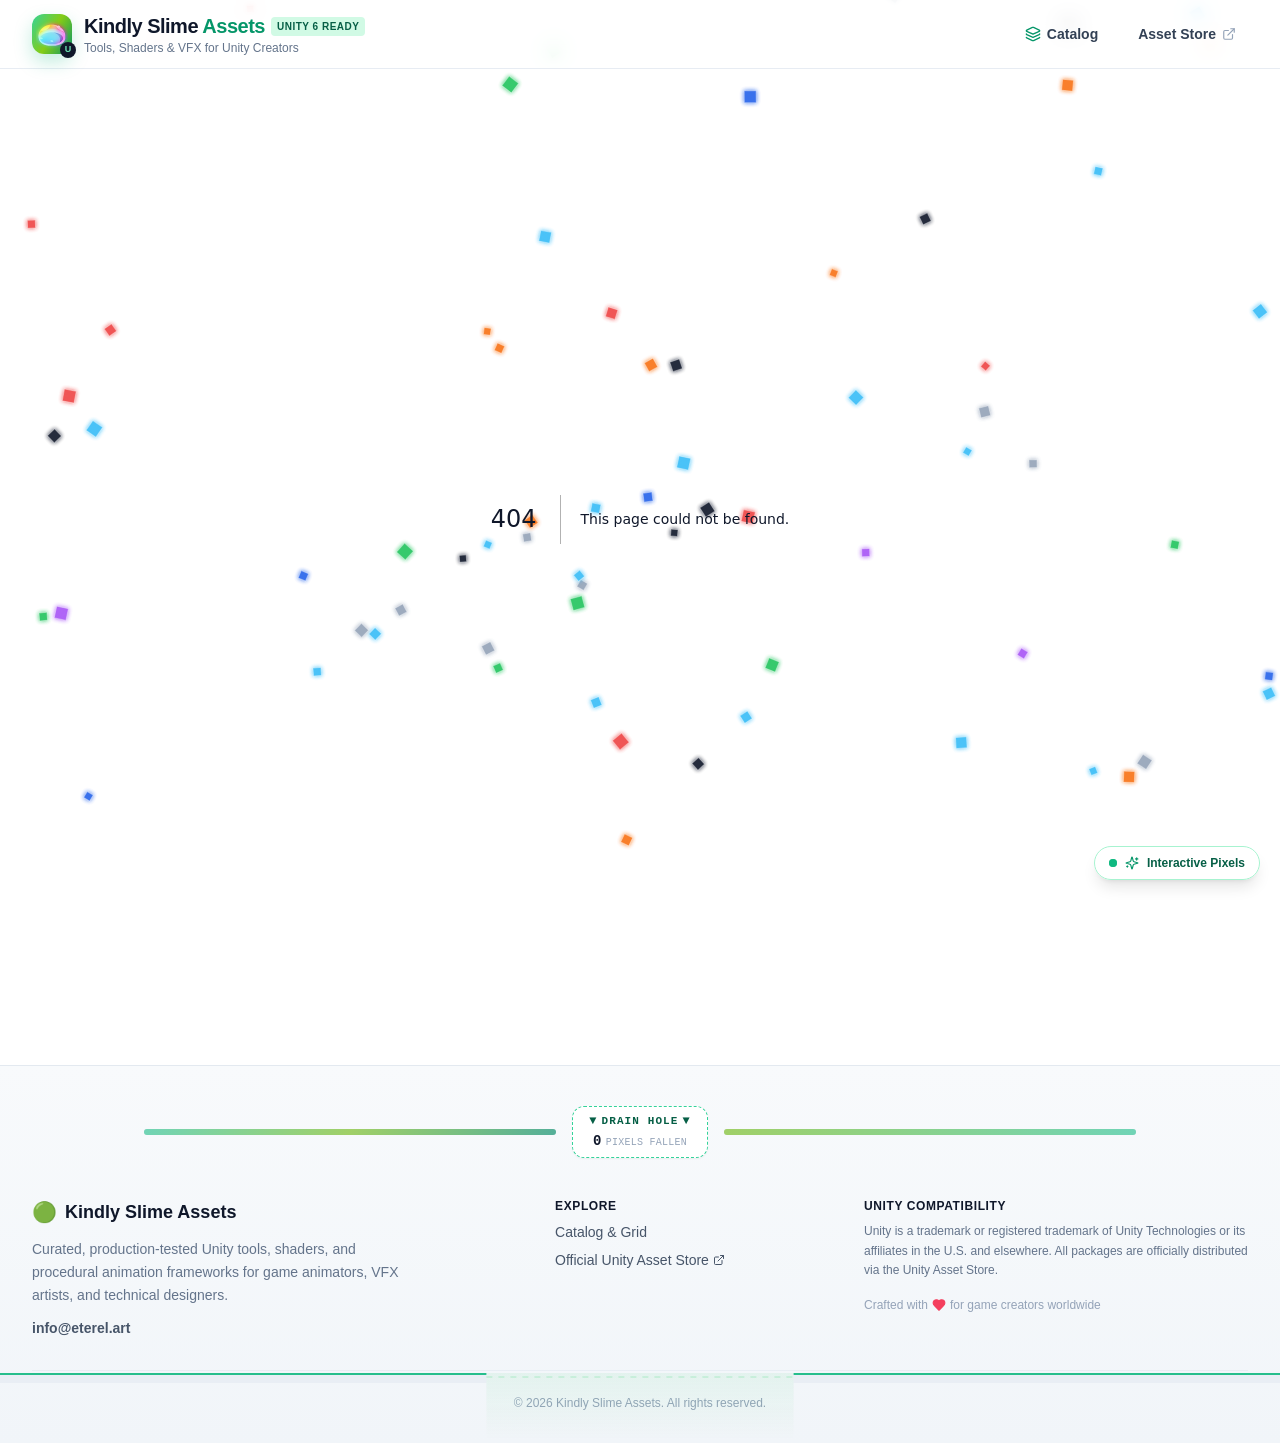
==== commit 92495809: "soon off" ====
--- a/404/index.html
+++ b/404/index.html
@@ -1 +1 @@
-<!DOCTYPE html><!--Kj02nsPSskvLG0bpXZ5EQ--><html lang="en" data-theme="slime"><head><meta charSet="utf-8"/><meta name="viewport" content="width=device-width, initial-scale=1"/><link rel="preload" as="image" href="/uploads/favicon-1792960924806.png"/><link rel="stylesheet" href="/_next/static/css/ccb2f82086b17821.css" data-precedence="next"/><link rel="preload" as="script" fetchPriority="low" href="/_next/static/chunks/webpack-4772d34723bd25e0.js"/><script src="/_next/static/chunks/4bd1b696-c023c6e3521b1417.js" async=""></script><script src="/_next/static/chunks/255-a85cef9cc3a04b12.js" async=""></script><script src="/_next/static/chunks/main-app-7085bcf40c44cc89.js" async=""></script><script src="/_next/static/chunks/467-fa972514f9c76bc9.js" async=""></script><script src="/_next/static/chunks/app/layout-8eebef2918df554c.js" async=""></script><meta name="robots" content="noindex"/><title>404: This page could not be found.</title><title>Kindly Slime Assets - Unity Asset Store Catalog &amp; VFX Tools</title><meta name="description" content="Curated collection of game development tools, procedural animation systems, elemental VFX shaders, and retro screen filters for Unity creators."/><link rel="canonical" href="https://ks-assets.eterel.art/"/><meta property="og:title" content="Kindly Slime Assets - Unity Asset Store Catalog &amp; VFX Tools"/><meta property="og:description" content="Curated collection of game development tools, procedural animation systems, elemental VFX shaders, and retro screen filters for Unity creators."/><meta property="og:url" content="https://ks-assets.eterel.art/"/><meta property="og:site_name" content="Kindly Slime Assets"/><meta property="og:type" content="website"/><meta name="twitter:card" content="summary"/><meta name="twitter:title" content="Kindly Slime Assets - Unity Asset Store Catalog &amp; VFX Tools"/><meta name="twitter:description" content="Curated collection of game development tools, procedural animation systems, elemental VFX shaders, and retro screen filters for Unity creators."/><link rel="shortcut icon" href="/favicon.ico"/><link rel="icon" href="/uploads/favicon-1792960924806.png"/><link rel="icon" href="/favicon.ico" type="image/x-icon" sizes="64x64"/><link rel="apple-touch-icon" href="/uploads/favicon-1792960924806.png"/><script src="/_next/static/chunks/polyfills-42372ed130431b0a.js" noModule=""></script></head><body class="relative min-h-screen text-slate-900 antialiased flex flex-col justify-between"><div hidden=""><!--$--><!--/$--></div><canvas class="pointer-events-none absolute left-0 top-0 z-10 block w-full opacity-90"></canvas><div class="fixed bottom-5 right-5 z-40"><button class="accent-border hover-accent-border hover-accent-bg-pale accent-text-strong group flex items-center gap-2 rounded-full border bg-white/95 px-3.5 py-2 text-xs font-semibold shadow-lg backdrop-blur-md hover:shadow-xl transition-all" title="Open Interactive Pixel Physics Settings"><span class="relative flex h-2 w-2"><span class="accent-bg absolute inline-flex h-full w-full animate-ping rounded-full opacity-75"></span><span class="accent-bg relative inline-flex h-2 w-2 rounded-full"></span></span><svg xmlns="http://www.w3.org/2000/svg" width="24" height="24" viewBox="0 0 24 24" fill="none" stroke="currentColor" stroke-width="2" stroke-linecap="round" stroke-linejoin="round" class="lucide lucide-sparkles accent-text h-3.5 w-3.5 transition-transform group-hover:rotate-12"><path d="M9.937 15.5A2 2 0 0 0 8.5 14.063l-6.135-1.582a.5.5 0 0 1 0-.962L8.5 9.936A2 2 0 0 0 9.937 8.5l1.582-6.135a.5.5 0 0 1 .963 0L14.063 8.5A2 2 0 0 0 15.5 9.937l6.135 1.581a.5.5 0 0 1 0 .964L15.5 14.063a2 2 0 0 0-1.437 1.437l-1.582 6.135a.5.5 0 0 1-.963 0z"></path><path d="M20 3v4"></path><path d="M22 5h-4"></path><path d="M4 17v2"></path><path d="M5 18H3"></path></svg><span>Interactive Pixels</span></button></div><header class="sticky top-0 z-30 w-full border-b border-slate-200/80 bg-white/85 backdrop-blur-md transition-all"><div class="mx-auto flex max-w-7xl items-center justify-between px-4 py-3 sm:px-6 lg:px-8"><a class="group flex items-center gap-3" href="/"><div class="accent-gradient-bg accent-shadow relative flex h-10 w-10 items-center justify-center rounded-xl shadow-md transition-transform duration-200 group-hover:scale-105"><img src="/uploads/favicon-1792960924806.png" alt="Kindly Slime Assets" class="h-8 w-8 select-none object-contain" width="32" height="32"/><div class="accent-text-soft absolute -bottom-1 -right-1 flex h-4 w-4 items-center justify-center rounded-full bg-slate-900 text-[9px] font-black">U</div></div><div class="flex flex-col"><div class="flex items-center gap-1.5"><span class="font-extrabold tracking-tight text-slate-900 text-lg sm:text-xl">Kindly Slime<!-- --> <span class="accent-text">Assets</span></span><span class="accent-surface accent-text-strong hidden rounded px-1.5 py-0.5 text-[10px] font-bold uppercase tracking-wider sm:inline-block">Unity 6 Ready</span></div><p class="text-xs text-slate-500 font-medium">Tools, Shaders &amp; VFX for Unity Creators</p></div></a><div class="flex items-center gap-2 sm:gap-4"><a class="flex items-center gap-1.5 rounded-lg px-3 py-1.5 text-sm font-semibold text-slate-700 hover:bg-slate-100 hover:text-slate-900 transition-colors" href="/"><svg xmlns="http://www.w3.org/2000/svg" width="24" height="24" viewBox="0 0 24 24" fill="none" stroke="currentColor" stroke-width="2" stroke-linecap="round" stroke-linejoin="round" class="lucide lucide-layers accent-text h-4 w-4"><path d="M12.83 2.18a2 2 0 0 0-1.66 0L2.6 6.08a1 1 0 0 0 0 1.83l8.58 3.91a2 2 0 0 0 1.66 0l8.58-3.9a1 1 0 0 0 0-1.83z"></path><path d="M2 12a1 1 0 0 0 .58.91l8.6 3.91a2 2 0 0 0 1.65 0l8.58-3.9A1 1 0 0 0 22 12"></path><path d="M2 17a1 1 0 0 0 .58.91l8.6 3.91a2 2 0 0 0 1.65 0l8.58-3.9A1 1 0 0 0 22 17"></path></svg><span class="hidden sm:inline">Catalog</span></a><a href="https://assetstore.unity.com" target="_blank" rel="noopener noreferrer" class="flex items-center gap-1.5 rounded-lg px-3 py-1.5 text-sm font-semibold text-slate-700 hover:bg-slate-100 hover:text-slate-900 transition-colors"><span class="hidden sm:inline">Asset Store</span><svg xmlns="http://www.w3.org/2000/svg" width="24" height="24" viewBox="0 0 24 24" fill="none" stroke="currentColor" stroke-width="2" stroke-linecap="round" stroke-linejoin="round" class="lucide lucide-external-link h-3.5 w-3.5 text-slate-400"><path d="M15 3h6v6"></path><path d="M10 14 21 3"></path><path d="M18 13v6a2 2 0 0 1-2 2H5a2 2 0 0 1-2-2V8a2 2 0 0 1 2-2h6"></path></svg></a></div></div></header><main class="relative z-20 flex-1"><div style="font-family:system-ui,&quot;Segoe UI&quot;,Roboto,Helvetica,Arial,sans-serif,&quot;Apple Color Emoji&quot;,&quot;Segoe UI Emoji&quot;;height:100vh;text-align:center;display:flex;flex-direction:column;align-items:center;justify-content:center"><div><style>body{color:#000;background:#fff;margin:0}.next-error-h1{border-right:1px solid rgba(0,0,0,.3)}@media (prefers-color-scheme:dark){body{color:#fff;background:#000}.next-error-h1{border-right:1px solid rgba(255,255,255,.3)}}</style><h1 class="next-error-h1" style="display:inline-block;margin:0 20px 0 0;padding:0 23px 0 0;font-size:24px;font-weight:500;vertical-align:top;line-height:49px">404</h1><div style="display:inline-block"><h2 style="font-size:14px;font-weight:400;line-height:49px;margin:0">This page could not be found.</h2></div></div></div><!--$--><!--/$--></main><footer class="relative mt-24 w-full overflow-hidden border-t border-slate-200/90 bg-gradient-to-b from-slate-50 to-slate-100 pt-10 pb-8 text-slate-600"><div class="relative mx-auto mb-10 max-w-5xl px-4"><div class="flex items-center justify-between gap-4 text-xs font-mono text-slate-400"><div class="h-1.5 flex-1 rounded-full bg-slate-300 relative overflow-hidden"><div class="accent-gradient-bg absolute inset-0 opacity-60"></div></div><div class="accent-border-strong flex flex-col items-center px-4 py-1.5 rounded-xl border border-dashed bg-white shadow-sm text-center"><span class="accent-text-strong text-[11px] font-bold uppercase tracking-widest flex items-center gap-1"><span class="inline-block animate-bounce text-xs">▼</span>DRAIN HOLE<span class="inline-block animate-bounce text-xs">▼</span></span><span class="mt-0.5 flex items-baseline gap-1 text-[10px] uppercase tracking-wide text-slate-400"><strong class="text-sm font-black tabular-nums text-slate-900">0</strong>pixels fallen</span></div><div class="h-1.5 flex-1 rounded-full bg-slate-300 relative overflow-hidden"><div class="accent-gradient-bg-reverse absolute inset-0 opacity-60"></div></div></div></div><div class="mx-auto max-w-7xl px-4 sm:px-6 lg:px-8"><div class="grid grid-cols-1 gap-8 md:grid-cols-3"><div class="flex flex-col gap-3"><div class="flex items-center gap-2 font-extrabold text-slate-900 text-lg"><span class="text-xl">🟢</span><span>Kindly Slime Assets</span></div><p class="text-sm text-slate-500 leading-relaxed">Curated, production-tested Unity tools, shaders, and procedural animation frameworks for game animators, VFX artists, and technical designers.</p><a href="mailto:info@eterel.art" class="hover-accent-text w-fit text-sm font-semibold text-slate-600 transition-colors">info@eterel.art</a></div><div class="flex flex-col gap-2 md:items-center"><div class="flex flex-col gap-2"><h4 class="text-xs font-bold uppercase tracking-wider text-slate-900">Explore</h4><a class="hover-accent-text text-sm transition-colors" href="/">Catalog &amp; Grid</a><a href="https://assetstore.unity.com" target="_blank" rel="noopener noreferrer" class="hover-accent-text inline-flex items-center gap-1 text-sm transition-colors">Official Unity Asset Store <svg xmlns="http://www.w3.org/2000/svg" width="24" height="24" viewBox="0 0 24 24" fill="none" stroke="currentColor" stroke-width="2" stroke-linecap="round" stroke-linejoin="round" class="lucide lucide-external-link h-3 w-3"><path d="M15 3h6v6"></path><path d="M10 14 21 3"></path><path d="M18 13v6a2 2 0 0 1-2 2H5a2 2 0 0 1-2-2V8a2 2 0 0 1 2-2h6"></path></svg></a></div></div><div class="flex flex-col gap-2"><h4 class="text-xs font-bold uppercase tracking-wider text-slate-900">Unity Compatibility</h4><p class="text-xs text-slate-500 leading-relaxed">Unity is a trademark or registered trademark of Unity Technologies or its affiliates in the U.S. and elsewhere. All packages are officially distributed via the Unity Asset Store.</p><div class="mt-2 flex items-center gap-1 text-xs text-slate-400"><span>Crafted with</span><svg xmlns="http://www.w3.org/2000/svg" width="24" height="24" viewBox="0 0 24 24" fill="none" stroke="currentColor" stroke-width="2" stroke-linecap="round" stroke-linejoin="round" class="lucide lucide-heart h-3.5 w-3.5 text-rose-500 fill-rose-500"><path d="M19 14c1.49-1.46 3-3.21 3-5.5A5.5 5.5 0 0 0 16.5 3c-1.76 0-3 .5-4.5 2-1.5-1.5-2.74-2-4.5-2A5.5 5.5 0 0 0 2 8.5c0 2.3 1.5 4.05 3 5.5l7 7Z"></path></svg><span>for game creators worldwide</span></div></div></div><div class="mt-8 border-t border-slate-200/60 pt-6 text-center text-xs text-slate-400">© <!-- -->2026<!-- --> <!-- -->Kindly Slime Assets. All rights reserved.</div></div></footer><script src="/_next/static/chunks/webpack-4772d34723bd25e0.js" id="_R_" async=""></script><script>(self.__next_f=self.__next_f||[]).push([0])</script><script>self.__next_f.push([1,"1:\"$Sreact.fragment\"\n2:I[3754,[\"467\",\"static/chunks/467-fa972514f9c76bc9.js\",\"177\",\"static/chunks/app/layout-8eebef2918df554c.js\"],\"default\"]\n3:I[63,[\"467\",\"static/chunks/467-fa972514f9c76bc9.js\",\"177\",\"static/chunks/app/layout-8eebef2918df554c.js\"],\"default\"]\n4:I[9766,[],\"\"]\n5:I[8924,[],\"\"]\n6:I[1544,[\"467\",\"static/chunks/467-fa972514f9c76bc9.js\",\"177\",\"static/chunks/app/layout-8eebef2918df554c.js\"],\"default\"]\n7:I[4431,[],\"OutletBoundary\"]\n9:I[5278,[],\"AsyncMetadataOutlet\"]\nb:I[4431,[],\"ViewportBoundary\"]\nd:I[4431,[],\"MetadataBoundary\"]\ne:\"$Sreact.suspense\"\n10:I[7150,[],\"\"]\n:HL[\"/_next/static/css/ccb2f82086b17821.css\",\"style\"]\n"])</script><script>self.__next_f.push([1,"0:{\"P\":null,\"b\":\"Kj02nsPSskvLG0bpXZ5EQ\",\"p\":\"\",\"c\":[\"\",\"_not-found\",\"\"],\"i\":false,\"f\":[[[\"\",{\"children\":[\"/_not-found\",{\"children\":[\"__PAGE__\",{}]}]},\"$undefined\",\"$undefined\",true],[\"\",[\"$\",\"$1\",\"c\",{\"children\":[[[\"$\",\"link\",\"0\",{\"rel\":\"stylesheet\",\"href\":\"/_next/static/css/ccb2f82086b17821.css\",\"precedence\":\"next\",\"crossOrigin\":\"$undefined\",\"nonce\":\"$undefined\"}]],[\"$\",\"html\",null,{\"lang\":\"en\",\"data-theme\":\"slime\",\"children\":[\"$\",\"body\",null,{\"className\":\"relative min-h-screen text-slate-900 antialiased flex flex-col justify-between\",\"children\":[[\"$\",\"$L2\",null,{}],[\"$\",\"$L3\",null,{}],[\"$\",\"main\",null,{\"className\":\"relative z-20 flex-1\",\"children\":[\"$\",\"$L4\",null,{\"parallelRouterKey\":\"children\",\"error\":\"$undefined\",\"errorStyles\":\"$undefined\",\"errorScripts\":\"$undefined\",\"template\":[\"$\",\"$L5\",null,{}],\"templateStyles\":\"$undefined\",\"templateScripts\":\"$undefined\",\"notFound\":\"$undefined\",\"forbidden\":\"$undefined\",\"unauthorized\":\"$undefined\"}]}],[\"$\",\"$L6\",null,{}]]}]}]]}],{\"children\":[\"/_not-found\",[\"$\",\"$1\",\"c\",{\"children\":[null,[\"$\",\"$L4\",null,{\"parallelRouterKey\":\"children\",\"error\":\"$undefined\",\"errorStyles\":\"$undefined\",\"errorScripts\":\"$undefined\",\"template\":[\"$\",\"$L5\",null,{}],\"templateStyles\":\"$undefined\",\"templateScripts\":\"$undefined\",\"notFound\":\"$undefined\",\"forbidden\":\"$undefined\",\"unauthorized\":\"$undefined\"}]]}],{\"children\":[\"__PAGE__\",[\"$\",\"$1\",\"c\",{\"children\":[[[\"$\",\"title\",null,{\"children\":\"404: This page could not be found.\"}],[\"$\",\"div\",null,{\"style\":{\"fontFamily\":\"system-ui,\\\"Segoe UI\\\",Roboto,Helvetica,Arial,sans-serif,\\\"Apple Color Emoji\\\",\\\"Segoe UI Emoji\\\"\",\"height\":\"100vh\",\"textAlign\":\"center\",\"display\":\"flex\",\"flexDirection\":\"column\",\"alignItems\":\"center\",\"justifyContent\":\"center\"},\"children\":[\"$\",\"div\",null,{\"children\":[[\"$\",\"style\",null,{\"dangerouslySetInnerHTML\":{\"__html\":\"body{color:#000;background:#fff;margin:0}.next-error-h1{border-right:1px solid rgba(0,0,0,.3)}@media (prefers-color-scheme:dark){body{color:#fff;background:#000}.next-error-h1{border-right:1px solid rgba(255,255,255,.3)}}\"}}],[\"$\",\"h1\",null,{\"className\":\"next-error-h1\",\"style\":{\"display\":\"inline-block\",\"margin\":\"0 20px 0 0\",\"padding\":\"0 23px 0 0\",\"fontSize\":24,\"fontWeight\":500,\"verticalAlign\":\"top\",\"lineHeight\":\"49px\"},\"children\":404}],[\"$\",\"div\",null,{\"style\":{\"display\":\"inline-block\"},\"children\":[\"$\",\"h2\",null,{\"style\":{\"fontSize\":14,\"fontWeight\":400,\"lineHeight\":\"49px\",\"margin\":0},\"children\":\"This page could not be found.\"}]}]]}]}]],null,[\"$\",\"$L7\",null,{\"children\":[\"$L8\",[\"$\",\"$L9\",null,{\"promise\":\"$@a\"}]]}]]}],{},null,false]},null,false]},null,false],[\"$\",\"$1\",\"h\",{\"children\":[[\"$\",\"meta\",null,{\"name\":\"robots\",\"content\":\"noindex\"}],[[\"$\",\"$Lb\",null,{\"children\":\"$Lc\"}],null],[\"$\",\"$Ld\",null,{\"children\":[\"$\",\"div\",null,{\"hidden\":true,\"children\":[\"$\",\"$e\",null,{\"fallback\":null,\"children\":\"$Lf\"}]}]}]]}],false]],\"m\":\"$undefined\",\"G\":[\"$10\",[]],\"s\":false,\"S\":true}\n"])</script><script>self.__next_f.push([1,"c:[[\"$\",\"meta\",\"0\",{\"charSet\":\"utf-8\"}],[\"$\",\"meta\",\"1\",{\"name\":\"viewport\",\"content\":\"width=device-width, initial-scale=1\"}]]\n8:null\n"])</script><script>self.__next_f.push([1,"11:I[622,[],\"IconMark\"]\n"])</script><script>self.__next_f.push([1,"a:{\"metadata\":[[\"$\",\"title\",\"0\",{\"children\":\"Kindly Slime Assets - Unity Asset Store Catalog \u0026 VFX Tools\"}],[\"$\",\"meta\",\"1\",{\"name\":\"description\",\"content\":\"Curated collection of game development tools, procedural animation systems, elemental VFX shaders, and retro screen filters for Unity creators.\"}],[\"$\",\"link\",\"2\",{\"rel\":\"canonical\",\"href\":\"https://ks-assets.eterel.art/\"}],[\"$\",\"meta\",\"3\",{\"property\":\"og:title\",\"content\":\"Kindly Slime Assets - Unity Asset Store Catalog \u0026 VFX Tools\"}],[\"$\",\"meta\",\"4\",{\"property\":\"og:description\",\"content\":\"Curated collection of game development tools, procedural animation systems, elemental VFX shaders, and retro screen filters for Unity creators.\"}],[\"$\",\"meta\",\"5\",{\"property\":\"og:url\",\"content\":\"https://ks-assets.eterel.art/\"}],[\"$\",\"meta\",\"6\",{\"property\":\"og:site_name\",\"content\":\"Kindly Slime Assets\"}],[\"$\",\"meta\",\"7\",{\"property\":\"og:type\",\"content\":\"website\"}],[\"$\",\"meta\",\"8\",{\"name\":\"twitter:card\",\"content\":\"summary\"}],[\"$\",\"meta\",\"9\",{\"name\":\"twitter:title\",\"content\":\"Kindly Slime Assets - Unity Asset Store Catalog \u0026 VFX Tools\"}],[\"$\",\"meta\",\"10\",{\"name\":\"twitter:description\",\"content\":\"Curated collection of game development tools, procedural animation systems, elemental VFX shaders, and retro screen filters for Unity creators.\"}],[\"$\",\"link\",\"11\",{\"rel\":\"shortcut icon\",\"href\":\"/favicon.ico\"}],[\"$\",\"link\",\"12\",{\"rel\":\"icon\",\"href\":\"/uploads/favicon-1792960924806.png\"}],[\"$\",\"link\",\"13\",{\"rel\":\"icon\",\"href\":\"/favicon.ico\",\"type\":\"image/x-icon\",\"sizes\":\"64x64\"}],[\"$\",\"link\",\"14\",{\"rel\":\"apple-touch-icon\",\"href\":\"/uploads/favicon-1792960924806.png\"}],[\"$\",\"$L11\",\"15\",{}]],\"error\":null,\"digest\":\"$undefined\"}\n"])</script><script>self.__next_f.push([1,"f:\"$a:metadata\"\n"])</script></body></html>+<!DOCTYPE html><!--NpCzEX8FB5GFNMufwJMj5--><html lang="en" data-theme="slime"><head><meta charSet="utf-8"/><meta name="viewport" content="width=device-width, initial-scale=1"/><link rel="preload" as="image" href="/uploads/favicon-1792960924806.png"/><link rel="stylesheet" href="/_next/static/css/ccb2f82086b17821.css" data-precedence="next"/><link rel="preload" as="script" fetchPriority="low" href="/_next/static/chunks/webpack-4772d34723bd25e0.js"/><script src="/_next/static/chunks/4bd1b696-c023c6e3521b1417.js" async=""></script><script src="/_next/static/chunks/255-a85cef9cc3a04b12.js" async=""></script><script src="/_next/static/chunks/main-app-7085bcf40c44cc89.js" async=""></script><script src="/_next/static/chunks/467-fa972514f9c76bc9.js" async=""></script><script src="/_next/static/chunks/app/layout-8eebef2918df554c.js" async=""></script><meta name="robots" content="noindex"/><title>404: This page could not be found.</title><title>Kindly Slime Assets - Unity Asset Store Catalog &amp; VFX Tools</title><meta name="description" content="Curated collection of game development tools, procedural animation systems, elemental VFX shaders, and retro screen filters for Unity creators."/><link rel="canonical" href="https://ks-assets.eterel.art/"/><meta property="og:title" content="Kindly Slime Assets - Unity Asset Store Catalog &amp; VFX Tools"/><meta property="og:description" content="Curated collection of game development tools, procedural animation systems, elemental VFX shaders, and retro screen filters for Unity creators."/><meta property="og:url" content="https://ks-assets.eterel.art/"/><meta property="og:site_name" content="Kindly Slime Assets"/><meta property="og:type" content="website"/><meta name="twitter:card" content="summary"/><meta name="twitter:title" content="Kindly Slime Assets - Unity Asset Store Catalog &amp; VFX Tools"/><meta name="twitter:description" content="Curated collection of game development tools, procedural animation systems, elemental VFX shaders, and retro screen filters for Unity creators."/><link rel="shortcut icon" href="/favicon.ico"/><link rel="icon" href="/uploads/favicon-1792960924806.png"/><link rel="icon" href="/favicon.ico" type="image/x-icon" sizes="64x64"/><link rel="apple-touch-icon" href="/uploads/favicon-1792960924806.png"/><script src="/_next/static/chunks/polyfills-42372ed130431b0a.js" noModule=""></script></head><body class="relative min-h-screen text-slate-900 antialiased flex flex-col justify-between"><div hidden=""><!--$--><!--/$--></div><canvas class="pointer-events-none absolute left-0 top-0 z-10 block w-full opacity-90"></canvas><div class="fixed bottom-5 right-5 z-40"><button class="accent-border hover-accent-border hover-accent-bg-pale accent-text-strong group flex items-center gap-2 rounded-full border bg-white/95 px-3.5 py-2 text-xs font-semibold shadow-lg backdrop-blur-md hover:shadow-xl transition-all" title="Open Interactive Pixel Physics Settings"><span class="relative flex h-2 w-2"><span class="accent-bg absolute inline-flex h-full w-full animate-ping rounded-full opacity-75"></span><span class="accent-bg relative inline-flex h-2 w-2 rounded-full"></span></span><svg xmlns="http://www.w3.org/2000/svg" width="24" height="24" viewBox="0 0 24 24" fill="none" stroke="currentColor" stroke-width="2" stroke-linecap="round" stroke-linejoin="round" class="lucide lucide-sparkles accent-text h-3.5 w-3.5 transition-transform group-hover:rotate-12"><path d="M9.937 15.5A2 2 0 0 0 8.5 14.063l-6.135-1.582a.5.5 0 0 1 0-.962L8.5 9.936A2 2 0 0 0 9.937 8.5l1.582-6.135a.5.5 0 0 1 .963 0L14.063 8.5A2 2 0 0 0 15.5 9.937l6.135 1.581a.5.5 0 0 1 0 .964L15.5 14.063a2 2 0 0 0-1.437 1.437l-1.582 6.135a.5.5 0 0 1-.963 0z"></path><path d="M20 3v4"></path><path d="M22 5h-4"></path><path d="M4 17v2"></path><path d="M5 18H3"></path></svg><span>Interactive Pixels</span></button></div><header class="sticky top-0 z-30 w-full border-b border-slate-200/80 bg-white/85 backdrop-blur-md transition-all"><div class="mx-auto flex max-w-7xl items-center justify-between px-4 py-3 sm:px-6 lg:px-8"><a class="group flex items-center gap-3" href="/"><div class="accent-gradient-bg accent-shadow relative flex h-10 w-10 items-center justify-center rounded-xl shadow-md transition-transform duration-200 group-hover:scale-105"><img src="/uploads/favicon-1792960924806.png" alt="Kindly Slime Assets" class="h-8 w-8 select-none object-contain" width="32" height="32"/><div class="accent-text-soft absolute -bottom-1 -right-1 flex h-4 w-4 items-center justify-center rounded-full bg-slate-900 text-[9px] font-black">U</div></div><div class="flex flex-col"><div class="flex items-center gap-1.5"><span class="font-extrabold tracking-tight text-slate-900 text-lg sm:text-xl">Kindly Slime<!-- --> <span class="accent-text">Assets</span></span><span class="accent-surface accent-text-strong hidden rounded px-1.5 py-0.5 text-[10px] font-bold uppercase tracking-wider sm:inline-block">Unity 6 Ready</span></div><p class="text-xs text-slate-500 font-medium">Tools, Shaders &amp; VFX for Unity Creators</p></div></a><div class="flex items-center gap-2 sm:gap-4"><a class="flex items-center gap-1.5 rounded-lg px-3 py-1.5 text-sm font-semibold text-slate-700 hover:bg-slate-100 hover:text-slate-900 transition-colors" href="/"><svg xmlns="http://www.w3.org/2000/svg" width="24" height="24" viewBox="0 0 24 24" fill="none" stroke="currentColor" stroke-width="2" stroke-linecap="round" stroke-linejoin="round" class="lucide lucide-layers accent-text h-4 w-4"><path d="M12.83 2.18a2 2 0 0 0-1.66 0L2.6 6.08a1 1 0 0 0 0 1.83l8.58 3.91a2 2 0 0 0 1.66 0l8.58-3.9a1 1 0 0 0 0-1.83z"></path><path d="M2 12a1 1 0 0 0 .58.91l8.6 3.91a2 2 0 0 0 1.65 0l8.58-3.9A1 1 0 0 0 22 12"></path><path d="M2 17a1 1 0 0 0 .58.91l8.6 3.91a2 2 0 0 0 1.65 0l8.58-3.9A1 1 0 0 0 22 17"></path></svg><span class="hidden sm:inline">Catalog</span></a><a href="https://assetstore.unity.com" target="_blank" rel="noopener noreferrer" class="flex items-center gap-1.5 rounded-lg px-3 py-1.5 text-sm font-semibold text-slate-700 hover:bg-slate-100 hover:text-slate-900 transition-colors"><span class="hidden sm:inline">Asset Store</span><svg xmlns="http://www.w3.org/2000/svg" width="24" height="24" viewBox="0 0 24 24" fill="none" stroke="currentColor" stroke-width="2" stroke-linecap="round" stroke-linejoin="round" class="lucide lucide-external-link h-3.5 w-3.5 text-slate-400"><path d="M15 3h6v6"></path><path d="M10 14 21 3"></path><path d="M18 13v6a2 2 0 0 1-2 2H5a2 2 0 0 1-2-2V8a2 2 0 0 1 2-2h6"></path></svg></a></div></div></header><main class="relative z-20 flex-1"><div style="font-family:system-ui,&quot;Segoe UI&quot;,Roboto,Helvetica,Arial,sans-serif,&quot;Apple Color Emoji&quot;,&quot;Segoe UI Emoji&quot;;height:100vh;text-align:center;display:flex;flex-direction:column;align-items:center;justify-content:center"><div><style>body{color:#000;background:#fff;margin:0}.next-error-h1{border-right:1px solid rgba(0,0,0,.3)}@media (prefers-color-scheme:dark){body{color:#fff;background:#000}.next-error-h1{border-right:1px solid rgba(255,255,255,.3)}}</style><h1 class="next-error-h1" style="display:inline-block;margin:0 20px 0 0;padding:0 23px 0 0;font-size:24px;font-weight:500;vertical-align:top;line-height:49px">404</h1><div style="display:inline-block"><h2 style="font-size:14px;font-weight:400;line-height:49px;margin:0">This page could not be found.</h2></div></div></div><!--$--><!--/$--></main><footer class="relative mt-24 w-full overflow-hidden border-t border-slate-200/90 bg-gradient-to-b from-slate-50 to-slate-100 pt-10 pb-8 text-slate-600"><div class="relative mx-auto mb-10 max-w-5xl px-4"><div class="flex items-center justify-between gap-4 text-xs font-mono text-slate-400"><div class="h-1.5 flex-1 rounded-full bg-slate-300 relative overflow-hidden"><div class="accent-gradient-bg absolute inset-0 opacity-60"></div></div><div class="accent-border-strong flex flex-col items-center px-4 py-1.5 rounded-xl border border-dashed bg-white shadow-sm text-center"><span class="accent-text-strong text-[11px] font-bold uppercase tracking-widest flex items-center gap-1"><span class="inline-block animate-bounce text-xs">▼</span>DRAIN HOLE<span class="inline-block animate-bounce text-xs">▼</span></span><span class="mt-0.5 flex items-baseline gap-1 text-[10px] uppercase tracking-wide text-slate-400"><strong class="text-sm font-black tabular-nums text-slate-900">0</strong>pixels fallen</span></div><div class="h-1.5 flex-1 rounded-full bg-slate-300 relative overflow-hidden"><div class="accent-gradient-bg-reverse absolute inset-0 opacity-60"></div></div></div></div><div class="mx-auto max-w-7xl px-4 sm:px-6 lg:px-8"><div class="grid grid-cols-1 gap-8 md:grid-cols-3"><div class="flex flex-col gap-3"><div class="flex items-center gap-2 font-extrabold text-slate-900 text-lg"><span class="text-xl">🟢</span><span>Kindly Slime Assets</span></div><p class="text-sm text-slate-500 leading-relaxed">Curated, production-tested Unity tools, shaders, and procedural animation frameworks for game animators, VFX artists, and technical designers.</p><a href="mailto:info@eterel.art" class="hover-accent-text w-fit text-sm font-semibold text-slate-600 transition-colors">info@eterel.art</a></div><div class="flex flex-col gap-2 md:items-center"><div class="flex flex-col gap-2"><h4 class="text-xs font-bold uppercase tracking-wider text-slate-900">Explore</h4><a class="hover-accent-text text-sm transition-colors" href="/">Catalog &amp; Grid</a><a href="https://assetstore.unity.com" target="_blank" rel="noopener noreferrer" class="hover-accent-text inline-flex items-center gap-1 text-sm transition-colors">Official Unity Asset Store <svg xmlns="http://www.w3.org/2000/svg" width="24" height="24" viewBox="0 0 24 24" fill="none" stroke="currentColor" stroke-width="2" stroke-linecap="round" stroke-linejoin="round" class="lucide lucide-external-link h-3 w-3"><path d="M15 3h6v6"></path><path d="M10 14 21 3"></path><path d="M18 13v6a2 2 0 0 1-2 2H5a2 2 0 0 1-2-2V8a2 2 0 0 1 2-2h6"></path></svg></a></div></div><div class="flex flex-col gap-2"><h4 class="text-xs font-bold uppercase tracking-wider text-slate-900">Unity Compatibility</h4><p class="text-xs text-slate-500 leading-relaxed">Unity is a trademark or registered trademark of Unity Technologies or its affiliates in the U.S. and elsewhere. All packages are officially distributed via the Unity Asset Store.</p><div class="mt-2 flex items-center gap-1 text-xs text-slate-400"><span>Crafted with</span><svg xmlns="http://www.w3.org/2000/svg" width="24" height="24" viewBox="0 0 24 24" fill="none" stroke="currentColor" stroke-width="2" stroke-linecap="round" stroke-linejoin="round" class="lucide lucide-heart h-3.5 w-3.5 text-rose-500 fill-rose-500"><path d="M19 14c1.49-1.46 3-3.21 3-5.5A5.5 5.5 0 0 0 16.5 3c-1.76 0-3 .5-4.5 2-1.5-1.5-2.74-2-4.5-2A5.5 5.5 0 0 0 2 8.5c0 2.3 1.5 4.05 3 5.5l7 7Z"></path></svg><span>for game creators worldwide</span></div></div></div><div class="mt-8 border-t border-slate-200/60 pt-6 text-center text-xs text-slate-400">© <!-- -->2026<!-- --> <!-- -->Kindly Slime Assets. All rights reserved.</div></div></footer><script src="/_next/static/chunks/webpack-4772d34723bd25e0.js" id="_R_" async=""></script><script>(self.__next_f=self.__next_f||[]).push([0])</script><script>self.__next_f.push([1,"1:\"$Sreact.fragment\"\n2:I[3754,[\"467\",\"static/chunks/467-fa972514f9c76bc9.js\",\"177\",\"static/chunks/app/layout-8eebef2918df554c.js\"],\"default\"]\n3:I[63,[\"467\",\"static/chunks/467-fa972514f9c76bc9.js\",\"177\",\"static/chunks/app/layout-8eebef2918df554c.js\"],\"default\"]\n4:I[9766,[],\"\"]\n5:I[8924,[],\"\"]\n6:I[1544,[\"467\",\"static/chunks/467-fa972514f9c76bc9.js\",\"177\",\"static/chunks/app/layout-8eebef2918df554c.js\"],\"default\"]\n7:I[4431,[],\"OutletBoundary\"]\n9:I[5278,[],\"AsyncMetadataOutlet\"]\nb:I[4431,[],\"ViewportBoundary\"]\nd:I[4431,[],\"MetadataBoundary\"]\ne:\"$Sreact.suspense\"\n10:I[7150,[],\"\"]\n:HL[\"/_next/static/css/ccb2f82086b17821.css\",\"style\"]\n"])</script><script>self.__next_f.push([1,"0:{\"P\":null,\"b\":\"NpCzEX8FB5GFNMufwJMj5\",\"p\":\"\",\"c\":[\"\",\"_not-found\",\"\"],\"i\":false,\"f\":[[[\"\",{\"children\":[\"/_not-found\",{\"children\":[\"__PAGE__\",{}]}]},\"$undefined\",\"$undefined\",true],[\"\",[\"$\",\"$1\",\"c\",{\"children\":[[[\"$\",\"link\",\"0\",{\"rel\":\"stylesheet\",\"href\":\"/_next/static/css/ccb2f82086b17821.css\",\"precedence\":\"next\",\"crossOrigin\":\"$undefined\",\"nonce\":\"$undefined\"}]],[\"$\",\"html\",null,{\"lang\":\"en\",\"data-theme\":\"slime\",\"children\":[\"$\",\"body\",null,{\"className\":\"relative min-h-screen text-slate-900 antialiased flex flex-col justify-between\",\"children\":[[\"$\",\"$L2\",null,{}],[\"$\",\"$L3\",null,{}],[\"$\",\"main\",null,{\"className\":\"relative z-20 flex-1\",\"children\":[\"$\",\"$L4\",null,{\"parallelRouterKey\":\"children\",\"error\":\"$undefined\",\"errorStyles\":\"$undefined\",\"errorScripts\":\"$undefined\",\"template\":[\"$\",\"$L5\",null,{}],\"templateStyles\":\"$undefined\",\"templateScripts\":\"$undefined\",\"notFound\":\"$undefined\",\"forbidden\":\"$undefined\",\"unauthorized\":\"$undefined\"}]}],[\"$\",\"$L6\",null,{}]]}]}]]}],{\"children\":[\"/_not-found\",[\"$\",\"$1\",\"c\",{\"children\":[null,[\"$\",\"$L4\",null,{\"parallelRouterKey\":\"children\",\"error\":\"$undefined\",\"errorStyles\":\"$undefined\",\"errorScripts\":\"$undefined\",\"template\":[\"$\",\"$L5\",null,{}],\"templateStyles\":\"$undefined\",\"templateScripts\":\"$undefined\",\"notFound\":\"$undefined\",\"forbidden\":\"$undefined\",\"unauthorized\":\"$undefined\"}]]}],{\"children\":[\"__PAGE__\",[\"$\",\"$1\",\"c\",{\"children\":[[[\"$\",\"title\",null,{\"children\":\"404: This page could not be found.\"}],[\"$\",\"div\",null,{\"style\":{\"fontFamily\":\"system-ui,\\\"Segoe UI\\\",Roboto,Helvetica,Arial,sans-serif,\\\"Apple Color Emoji\\\",\\\"Segoe UI Emoji\\\"\",\"height\":\"100vh\",\"textAlign\":\"center\",\"display\":\"flex\",\"flexDirection\":\"column\",\"alignItems\":\"center\",\"justifyContent\":\"center\"},\"children\":[\"$\",\"div\",null,{\"children\":[[\"$\",\"style\",null,{\"dangerouslySetInnerHTML\":{\"__html\":\"body{color:#000;background:#fff;margin:0}.next-error-h1{border-right:1px solid rgba(0,0,0,.3)}@media (prefers-color-scheme:dark){body{color:#fff;background:#000}.next-error-h1{border-right:1px solid rgba(255,255,255,.3)}}\"}}],[\"$\",\"h1\",null,{\"className\":\"next-error-h1\",\"style\":{\"display\":\"inline-block\",\"margin\":\"0 20px 0 0\",\"padding\":\"0 23px 0 0\",\"fontSize\":24,\"fontWeight\":500,\"verticalAlign\":\"top\",\"lineHeight\":\"49px\"},\"children\":404}],[\"$\",\"div\",null,{\"style\":{\"display\":\"inline-block\"},\"children\":[\"$\",\"h2\",null,{\"style\":{\"fontSize\":14,\"fontWeight\":400,\"lineHeight\":\"49px\",\"margin\":0},\"children\":\"This page could not be found.\"}]}]]}]}]],null,[\"$\",\"$L7\",null,{\"children\":[\"$L8\",[\"$\",\"$L9\",null,{\"promise\":\"$@a\"}]]}]]}],{},null,false]},null,false]},null,false],[\"$\",\"$1\",\"h\",{\"children\":[[\"$\",\"meta\",null,{\"name\":\"robots\",\"content\":\"noindex\"}],[[\"$\",\"$Lb\",null,{\"children\":\"$Lc\"}],null],[\"$\",\"$Ld\",null,{\"children\":[\"$\",\"div\",null,{\"hidden\":true,\"children\":[\"$\",\"$e\",null,{\"fallback\":null,\"children\":\"$Lf\"}]}]}]]}],false]],\"m\":\"$undefined\",\"G\":[\"$10\",[]],\"s\":false,\"S\":true}\n"])</script><script>self.__next_f.push([1,"c:[[\"$\",\"meta\",\"0\",{\"charSet\":\"utf-8\"}],[\"$\",\"meta\",\"1\",{\"name\":\"viewport\",\"content\":\"width=device-width, initial-scale=1\"}]]\n8:null\n"])</script><script>self.__next_f.push([1,"11:I[622,[],\"IconMark\"]\n"])</script><script>self.__next_f.push([1,"a:{\"metadata\":[[\"$\",\"title\",\"0\",{\"children\":\"Kindly Slime Assets - Unity Asset Store Catalog \u0026 VFX Tools\"}],[\"$\",\"meta\",\"1\",{\"name\":\"description\",\"content\":\"Curated collection of game development tools, procedural animation systems, elemental VFX shaders, and retro screen filters for Unity creators.\"}],[\"$\",\"link\",\"2\",{\"rel\":\"canonical\",\"href\":\"https://ks-assets.eterel.art/\"}],[\"$\",\"meta\",\"3\",{\"property\":\"og:title\",\"content\":\"Kindly Slime Assets - Unity Asset Store Catalog \u0026 VFX Tools\"}],[\"$\",\"meta\",\"4\",{\"property\":\"og:description\",\"content\":\"Curated collection of game development tools, procedural animation systems, elemental VFX shaders, and retro screen filters for Unity creators.\"}],[\"$\",\"meta\",\"5\",{\"property\":\"og:url\",\"content\":\"https://ks-assets.eterel.art/\"}],[\"$\",\"meta\",\"6\",{\"property\":\"og:site_name\",\"content\":\"Kindly Slime Assets\"}],[\"$\",\"meta\",\"7\",{\"property\":\"og:type\",\"content\":\"website\"}],[\"$\",\"meta\",\"8\",{\"name\":\"twitter:card\",\"content\":\"summary\"}],[\"$\",\"meta\",\"9\",{\"name\":\"twitter:title\",\"content\":\"Kindly Slime Assets - Unity Asset Store Catalog \u0026 VFX Tools\"}],[\"$\",\"meta\",\"10\",{\"name\":\"twitter:description\",\"content\":\"Curated collection of game development tools, procedural animation systems, elemental VFX shaders, and retro screen filters for Unity creators.\"}],[\"$\",\"link\",\"11\",{\"rel\":\"shortcut icon\",\"href\":\"/favicon.ico\"}],[\"$\",\"link\",\"12\",{\"rel\":\"icon\",\"href\":\"/uploads/favicon-1792960924806.png\"}],[\"$\",\"link\",\"13\",{\"rel\":\"icon\",\"href\":\"/favicon.ico\",\"type\":\"image/x-icon\",\"sizes\":\"64x64\"}],[\"$\",\"link\",\"14\",{\"rel\":\"apple-touch-icon\",\"href\":\"/uploads/favicon-1792960924806.png\"}],[\"$\",\"$L11\",\"15\",{}]],\"error\":null,\"digest\":\"$undefined\"}\n"])</script><script>self.__next_f.push([1,"f:\"$a:metadata\"\n"])</script></body></html>
